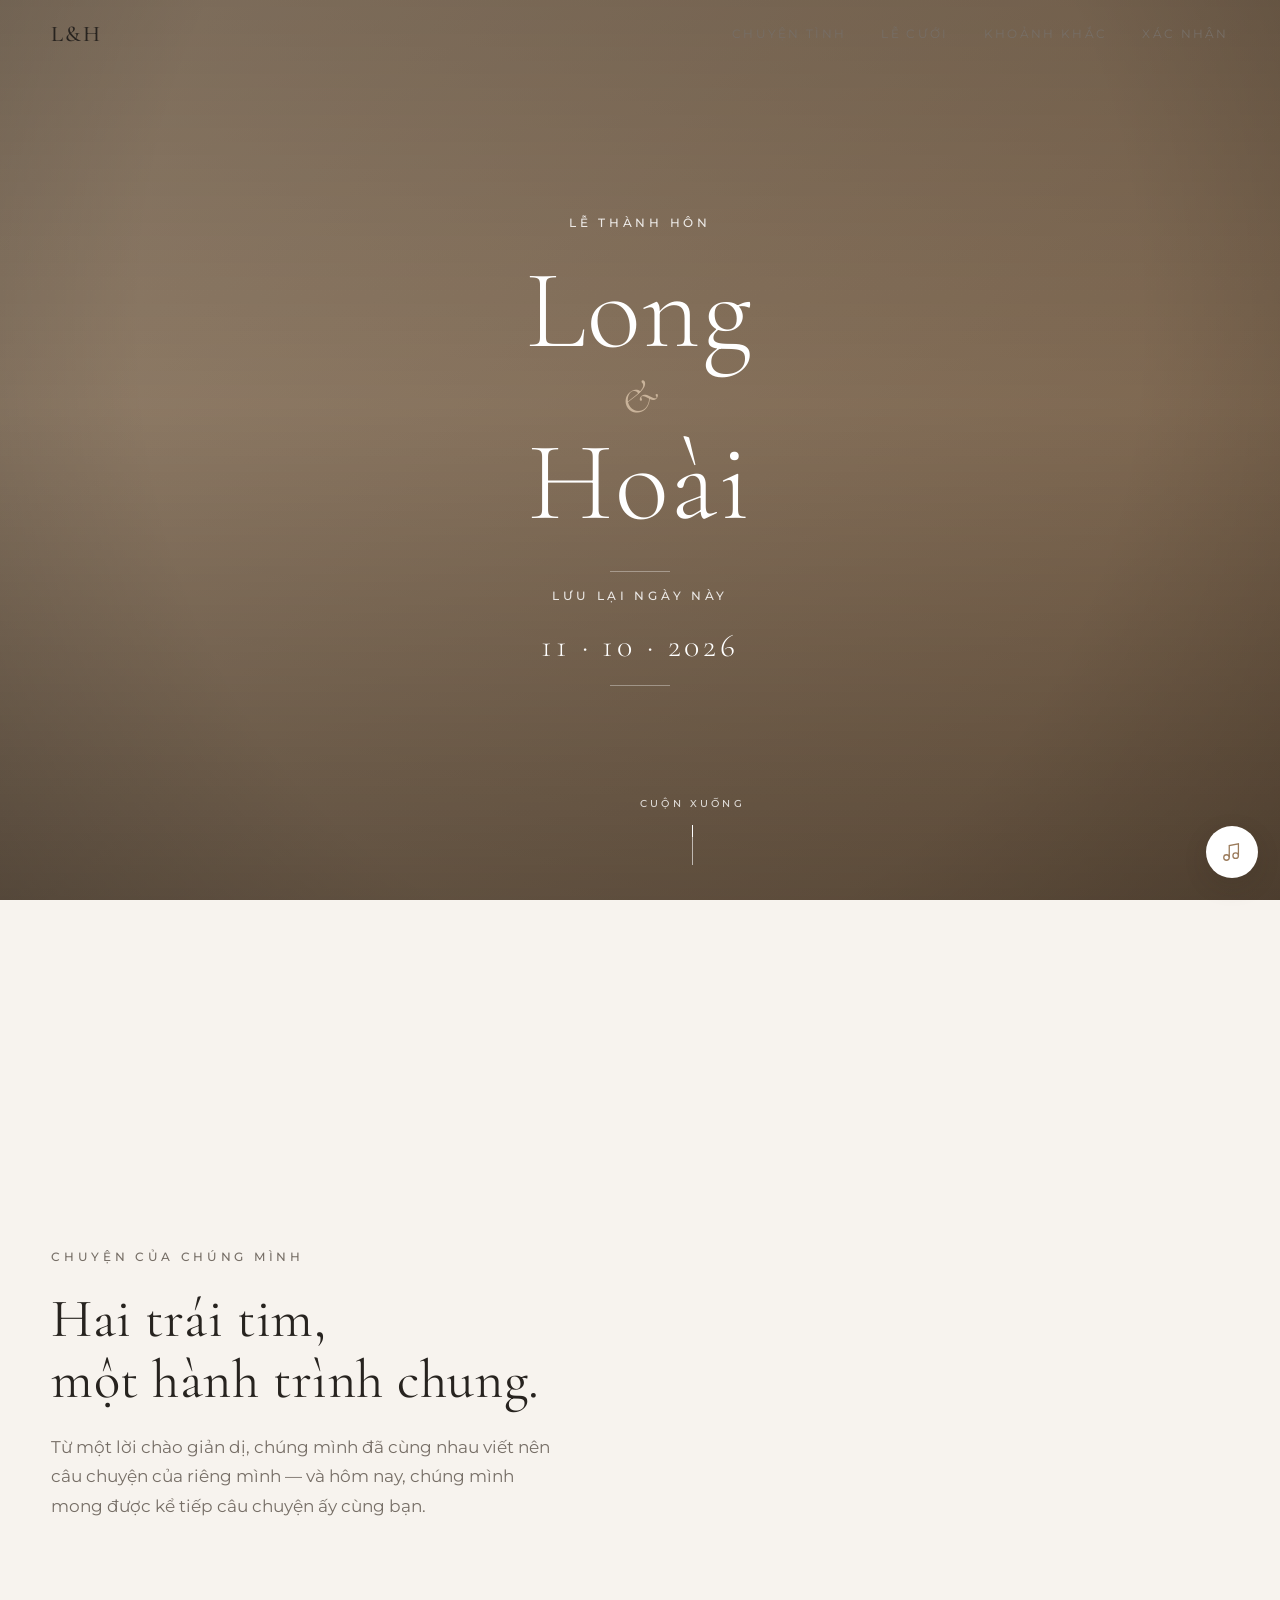
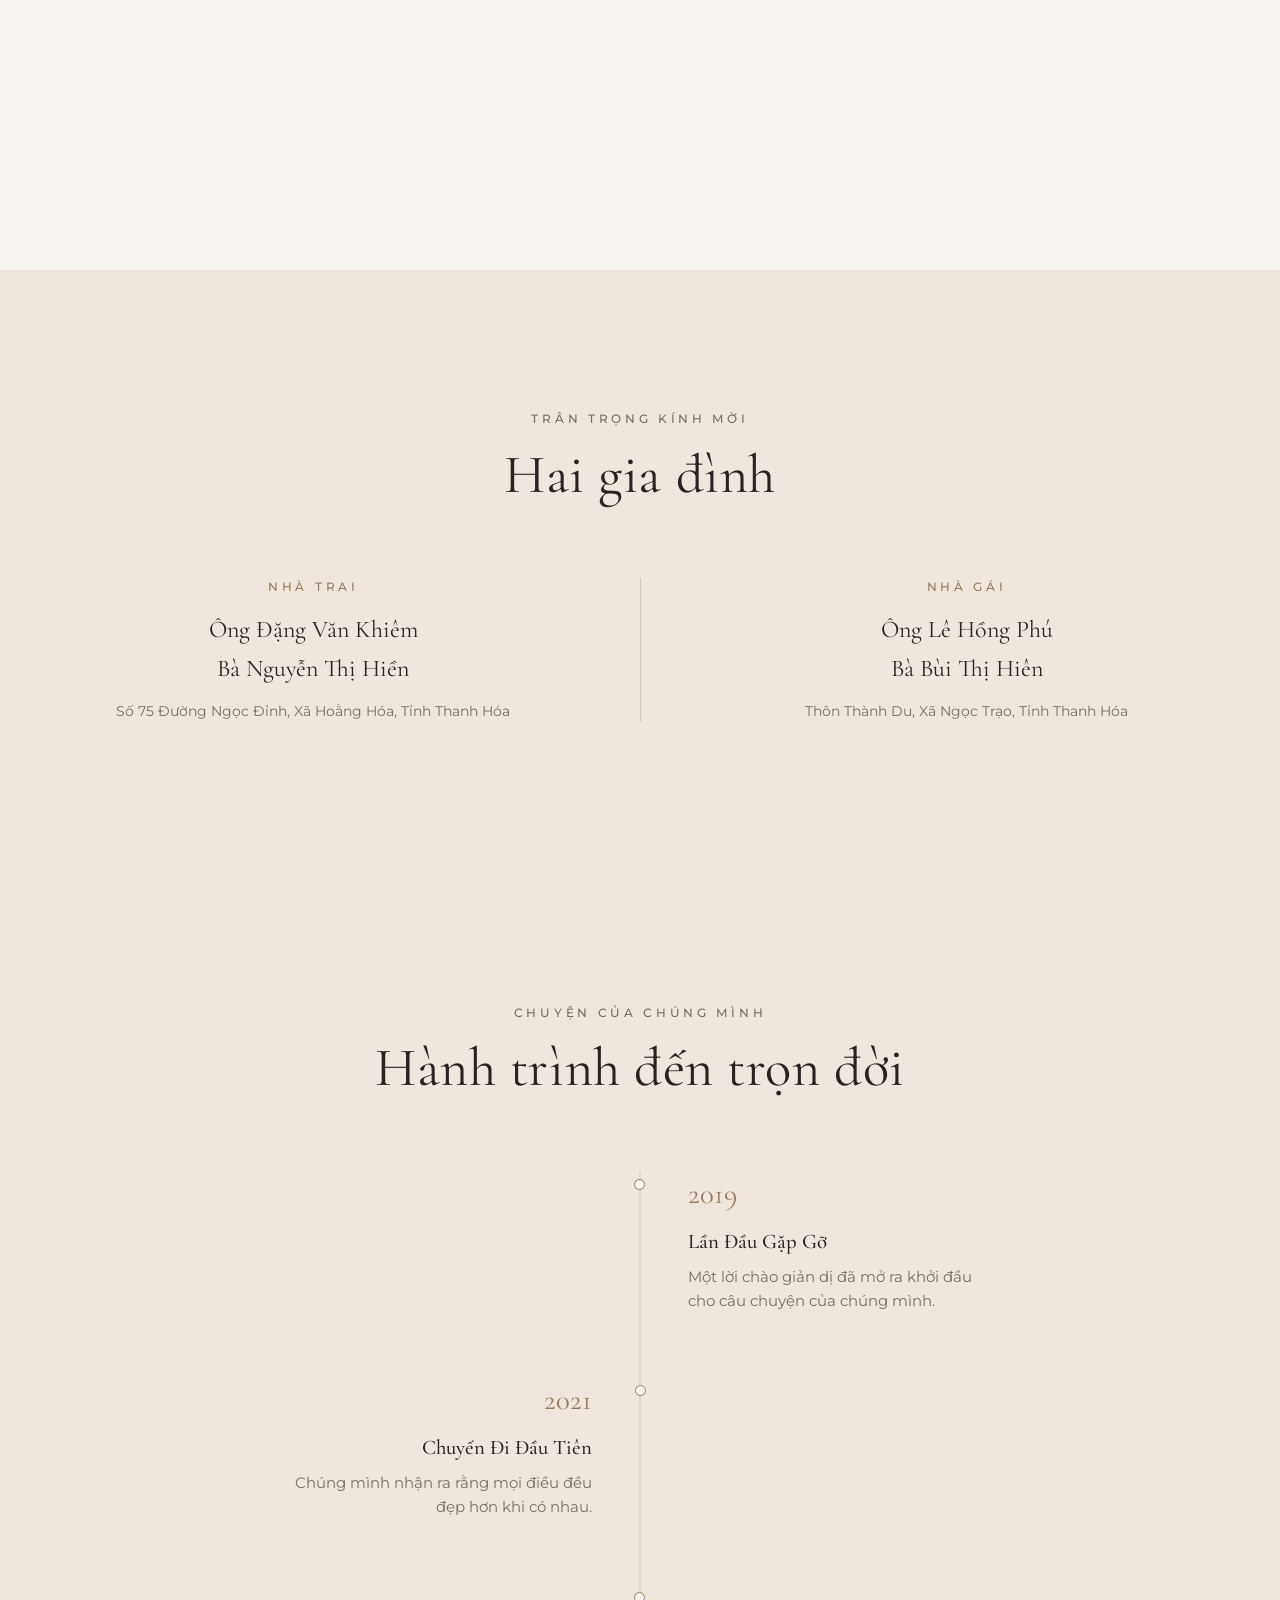
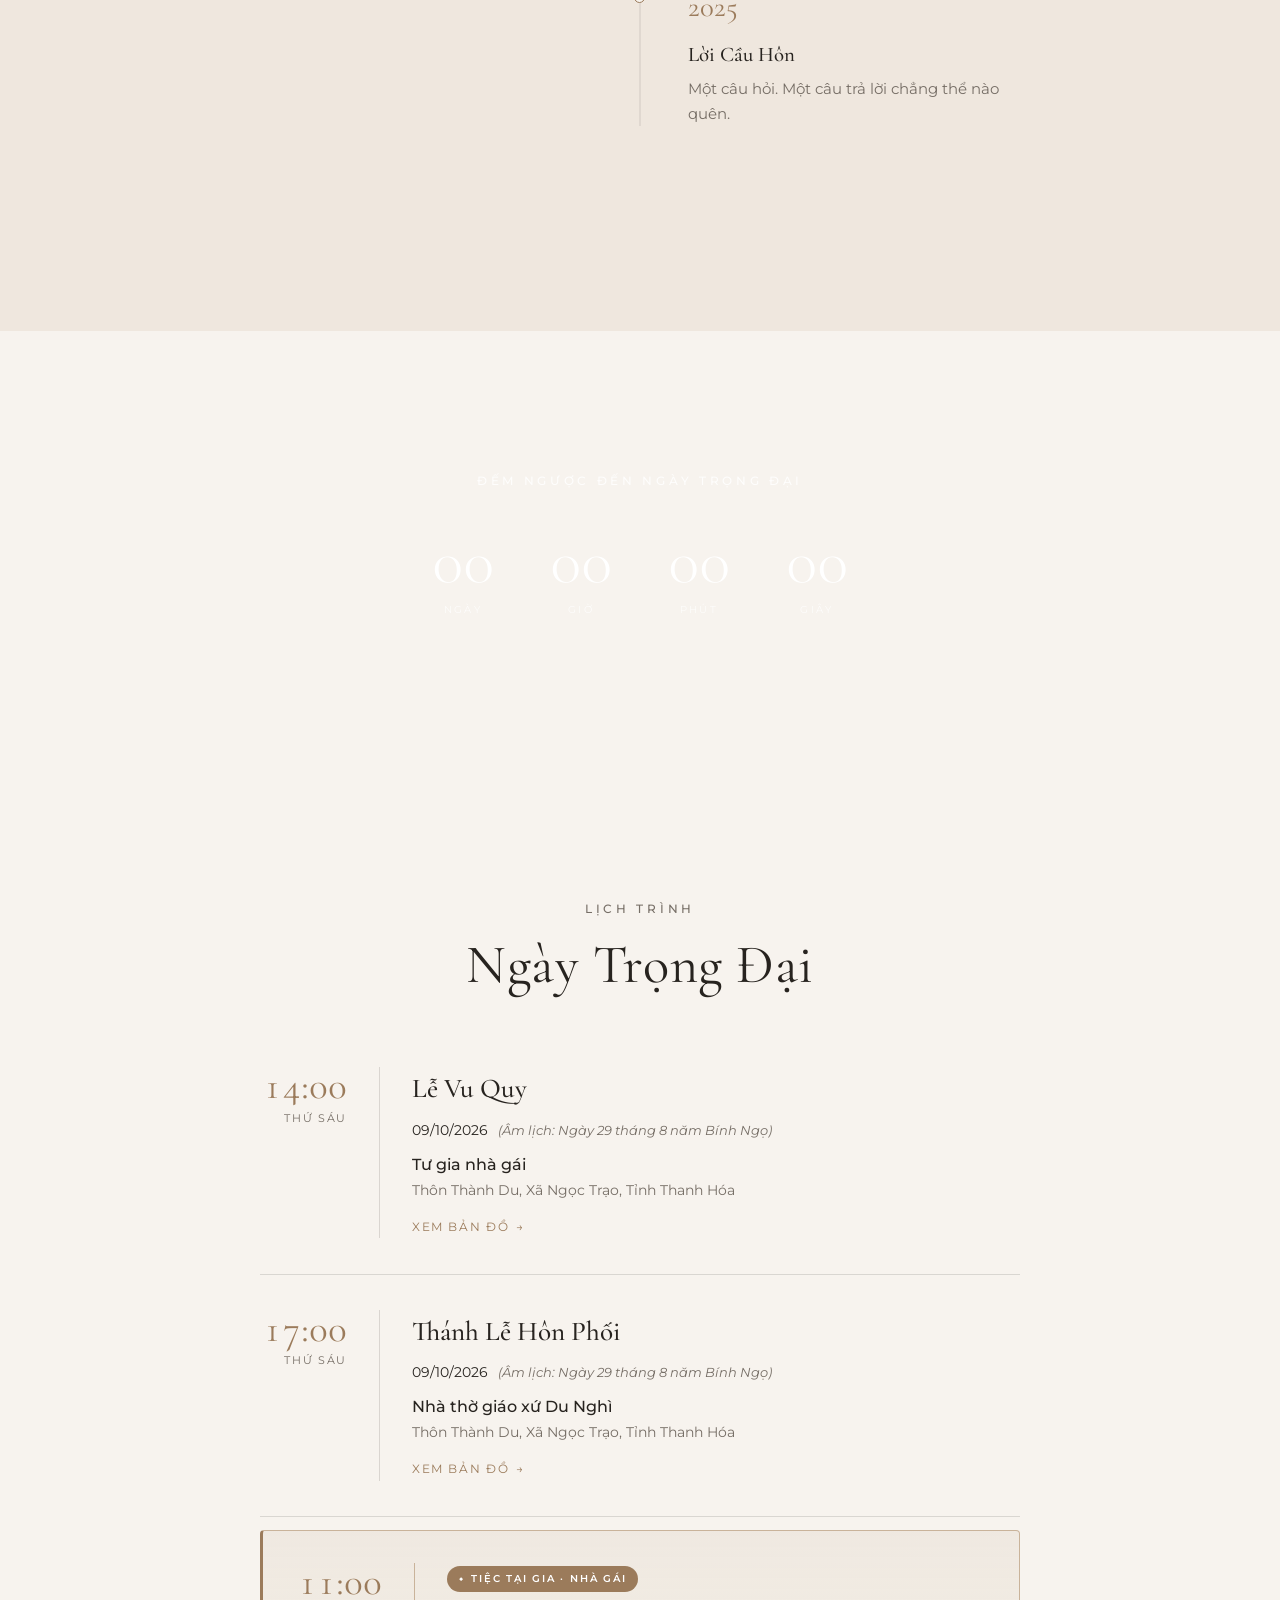
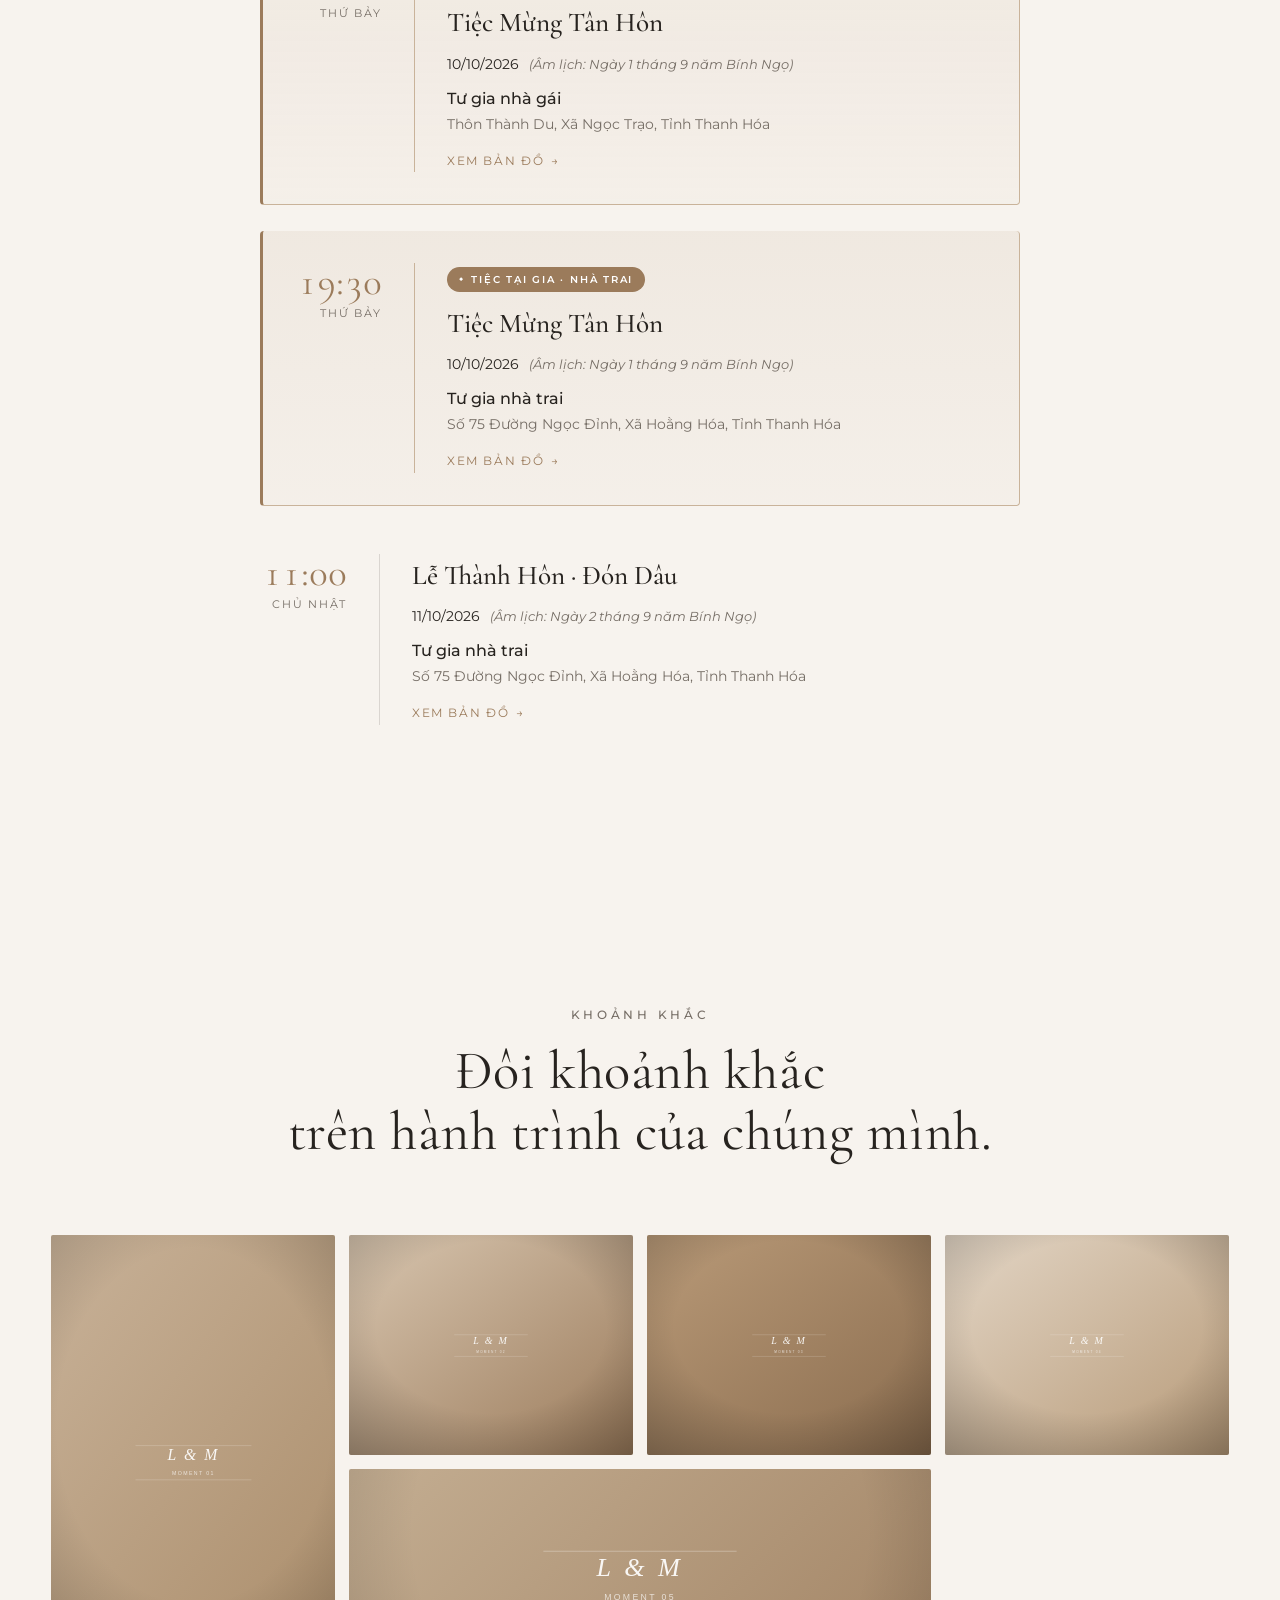
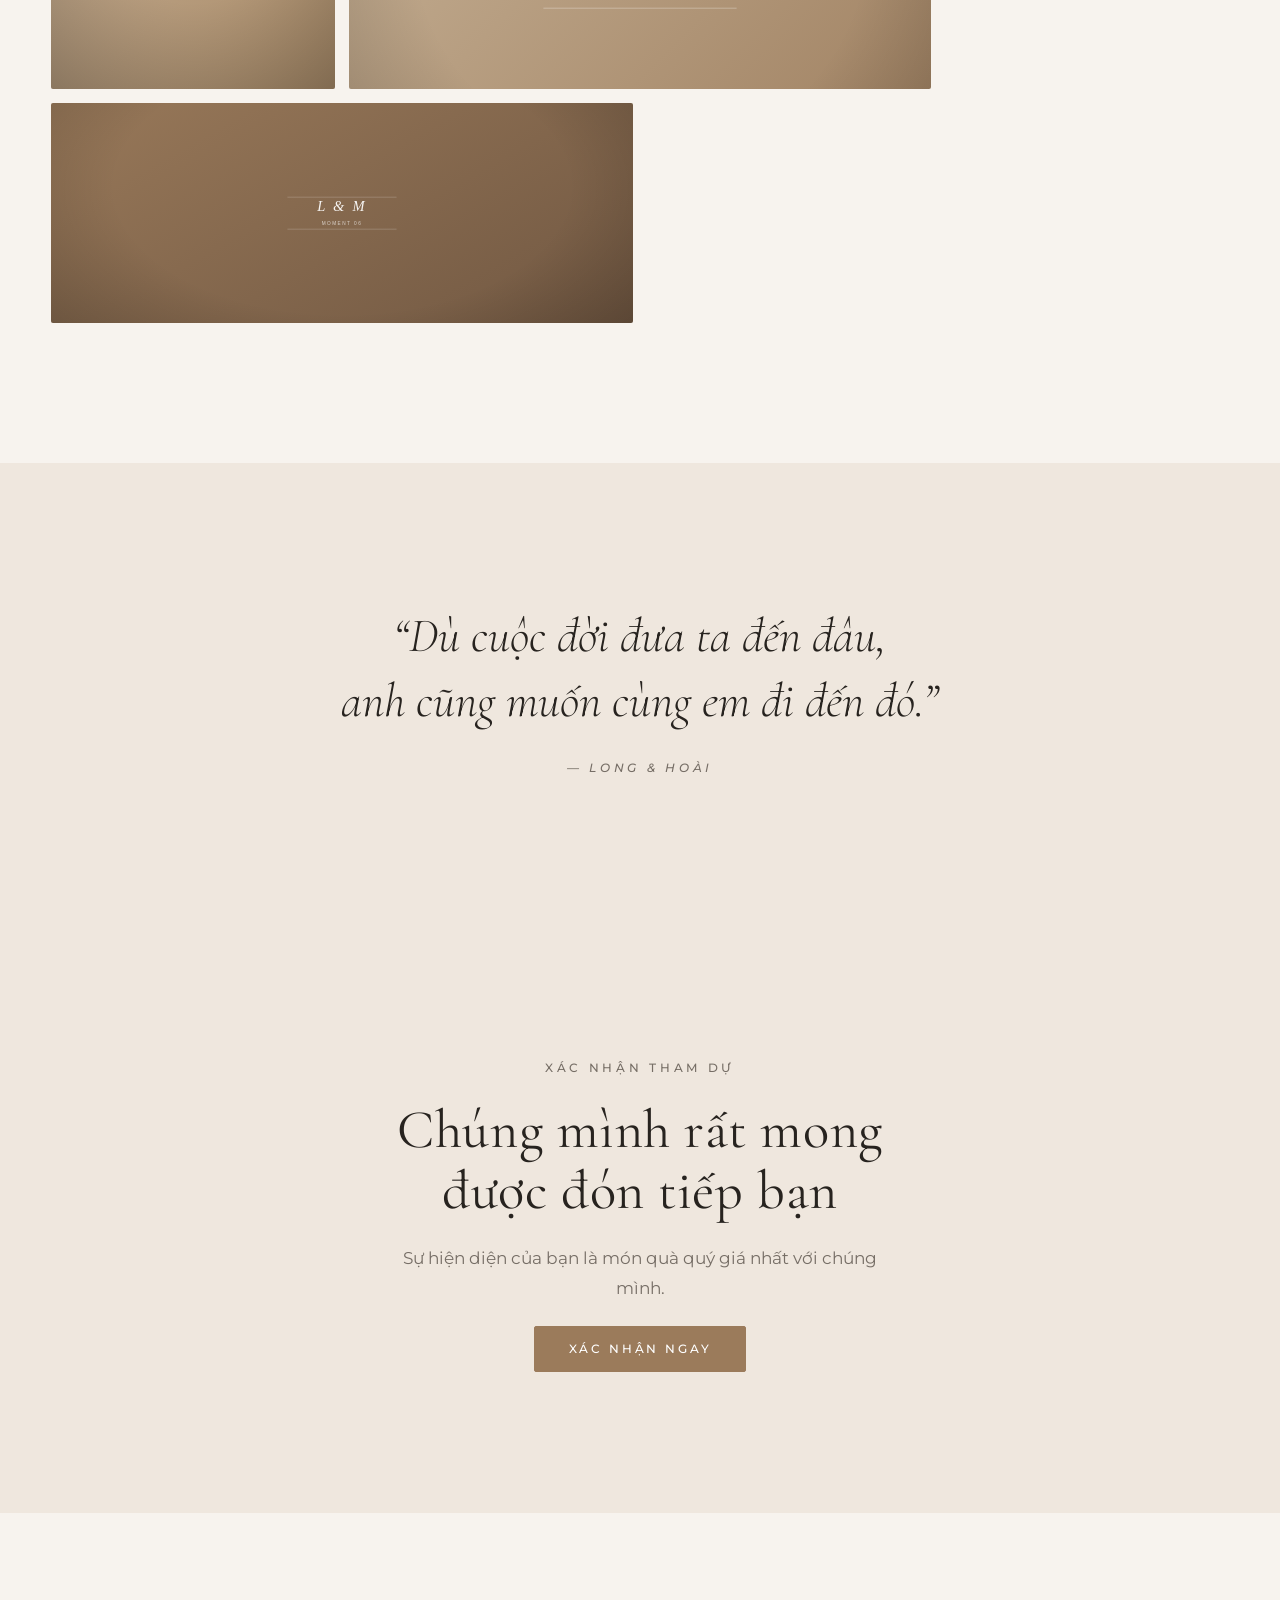
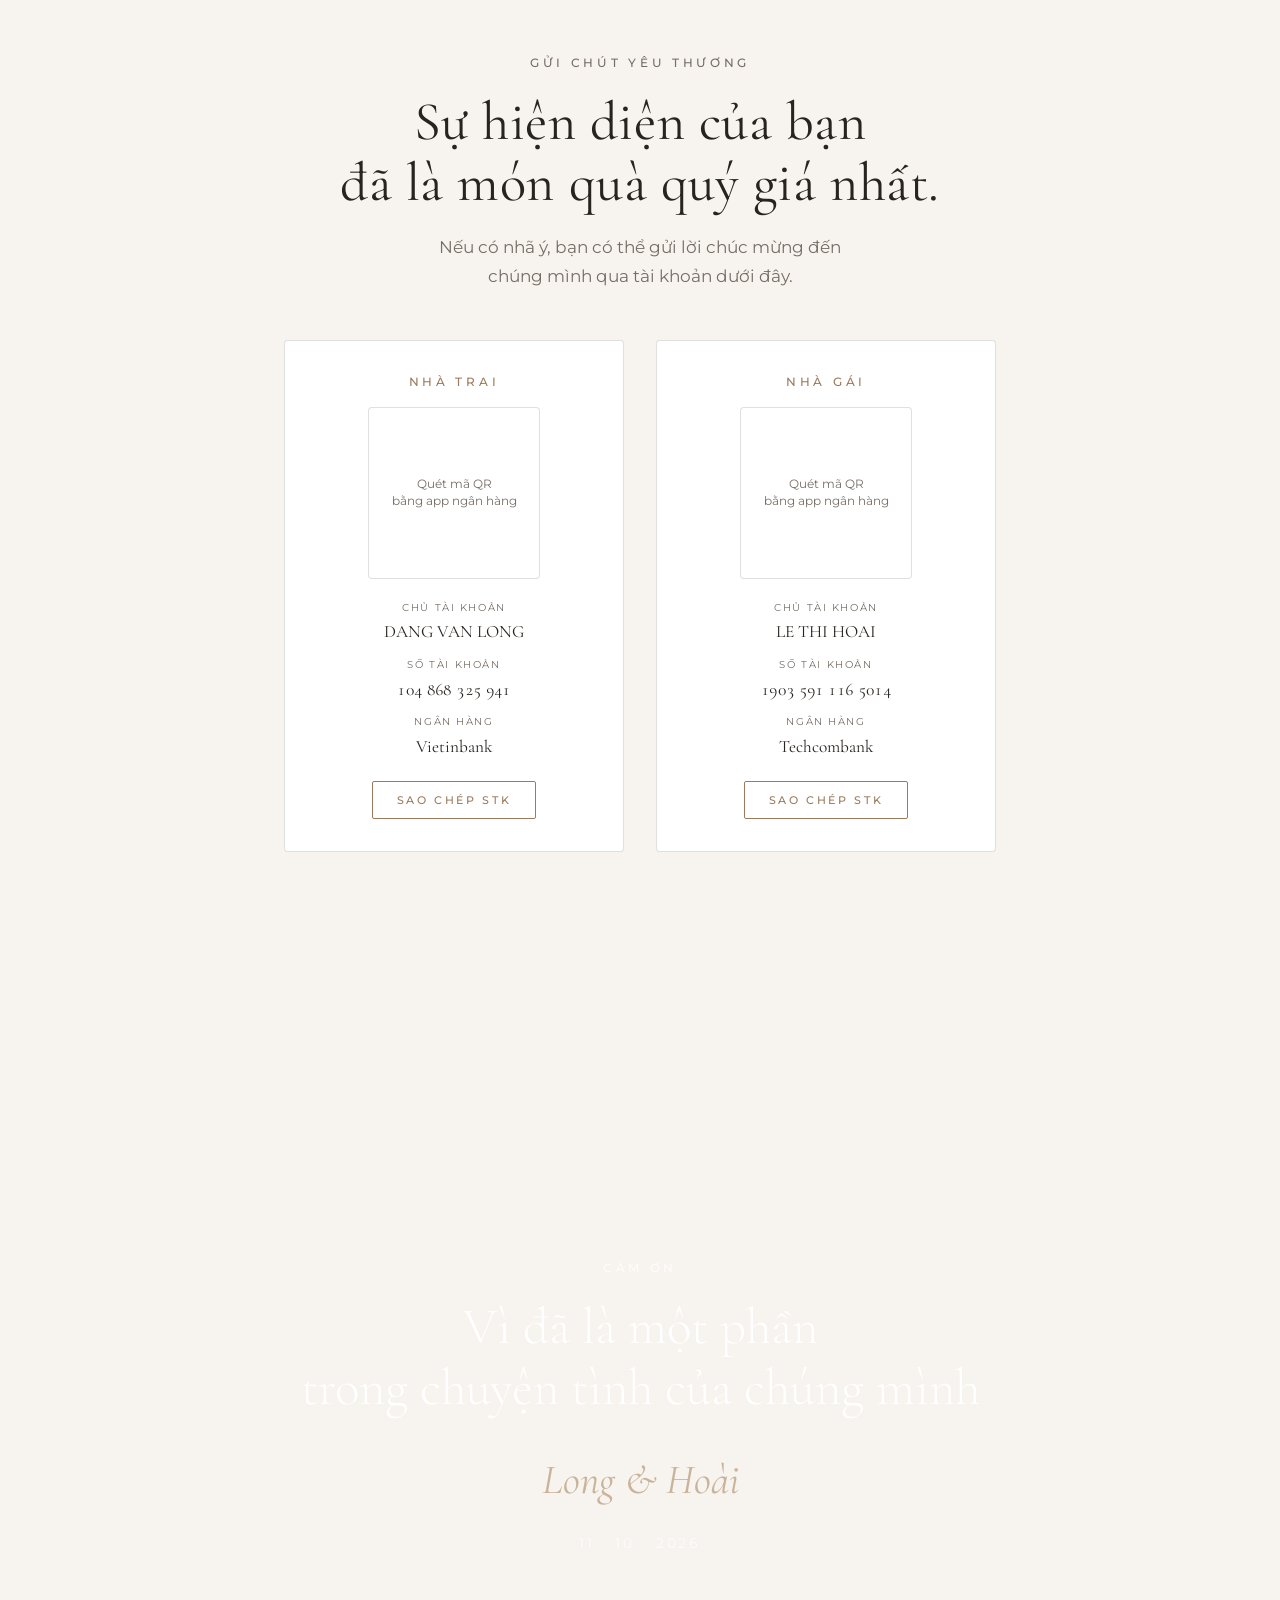
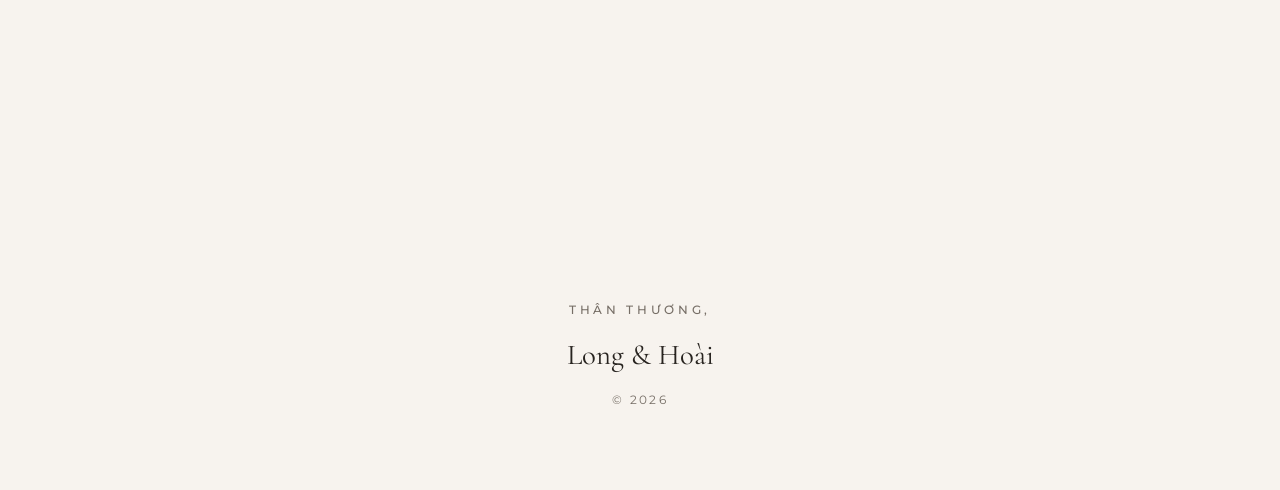
==== index.html @ 9e5d02c5 "feat: thiệp cưới online Linh & Minh (lịch trình, hai họ, RSVP, QR mừng cưới)" ====
<!DOCTYPE html>
<html lang="vi">
<head>
  <meta charset="UTF-8" />
  <meta name="viewport" content="width=device-width, initial-scale=1.0" />
  <title>Linh &amp; Minh — Thiệp Cưới</title>
  <meta name="description" content="Thiệp cưới Linh & Minh" />

  <!-- Open Graph -->
  <meta property="og:type" content="website" />
  <meta property="og:title" content="Linh & Minh — Thiệp Cưới" />
  <meta property="og:description" content="Chúng mình sắp về chung một nhà" />
  <meta property="og:image" content="assets/hero.svg" />

  <!-- Favicon (monogram, inline SVG) -->
  <link rel="icon" href="data:image/svg+xml,%3Csvg xmlns='http://www.w3.org/2000/svg' viewBox='0 0 32 32'%3E%3Crect width='32' height='32' fill='%23f7f3ee'/%3E%3Ctext x='16' y='22' font-family='Georgia,serif' font-size='16' fill='%239b7b5b' text-anchor='middle'%3EL%26M%3C/text%3E%3C/svg%3E" />

  <!-- Fonts -->
  <link rel="preconnect" href="https://fonts.googleapis.com" />
  <link rel="preconnect" href="https://fonts.gstatic.com" crossorigin />
  <link
    href="https://fonts.googleapis.com/css2?family=Cormorant+Garamond:ital,wght@0,300;0,400;0,500;0,600;1,300;1,400&family=Montserrat:wght@300;400;500&display=swap"
    rel="stylesheet" />

  <!-- Preload hero only (performance) -->
  <link rel="preload" as="image" href="assets/hero.svg" />

  <link rel="stylesheet" href="style.css" />
</head>
<body>
  <!-- ===== Preloader ===== -->
  <div class="preloader" id="preloader" aria-hidden="true">
    <div class="preloader__inner">
      <div class="preloader__monogram">
        <span class="preloader__letter" data-pl="1">A</span>
        <span class="preloader__amp" data-pl="2">&amp;</span>
        <span class="preloader__letter" data-pl="3">B</span>
      </div>
      <p class="preloader__caption" data-pl="4">Thiệp Cưới</p>
      <div class="preloader__line" data-pl="5"><span></span></div>
    </div>
  </div>

  <!-- ===== Custom Cursor (desktop only, JS-toggled) ===== -->
  <div class="cursor" id="cursor" aria-hidden="true"></div>

  <!-- ===== Navigation ===== -->
  <header class="nav" id="nav">
    <div class="nav__inner">
      <a href="#hero" class="nav__brand" aria-label="Về đầu trang">L&amp;H</a>
      <nav class="nav__links" aria-label="Điều hướng chính">
        <a href="#story">Chuyện Tình</a>
        <a href="#wedding">Lễ Cưới</a>
        <a href="#gallery">Khoảnh Khắc</a>
        <a href="#rsvp">Xác Nhận</a>
      </nav>
      <button class="nav__toggle" id="navToggle" aria-label="Mở menu" aria-expanded="false" aria-controls="mobileMenu">
        <span></span><span></span>
      </button>
    </div>
  </header>

  <!-- ===== Mobile fullscreen menu ===== -->
  <div class="menu" id="mobileMenu" aria-hidden="true">
    <nav class="menu__links" aria-label="Điều hướng di động">
      <a href="#story">Chuyện Tình</a>
      <a href="#wedding">Lễ Cưới</a>
      <a href="#gallery">Khoảnh Khắc</a>
      <a href="#rsvp">Xác Nhận</a>
    </nav>
  </div>

  <main>
    <!-- ===== Hero ===== -->
    <section class="hero" id="hero">
      <div class="hero__bg" data-parallax="0.2">
        <img src="assets/hero.svg" alt="Ảnh cưới của Linh và Minh" class="hero__img" decoding="async" fetchpriority="high" />
        <div class="hero__overlay"></div>
      </div>
      <div class="hero__content">
        <p class="label hero__eyebrow" data-hero="1">Lễ Thành Hôn</p>
        <h1 class="hero__names">
          <span class="hero__name" data-hero="2" data-bride>Linh</span>
          <span class="hero__amp" data-hero="3">&amp;</span>
          <span class="hero__name" data-hero="4" data-groom>Minh</span>
        </h1>
        <div class="hero__meta" data-hero="5">
          <span class="line"></span>
          <p class="label">Lưu Lại Ngày Này</p>
          <p class="hero__date" data-date-display>12 · 10 · 2026</p>
          <span class="line"></span>
        </div>
      </div>
      <a href="#story" class="scroll-indicator" data-hero="6" aria-label="Cuộn xuống để khám phá">
        <span class="label">Cuộn Xuống</span>
        <span class="scroll-indicator__arrow" aria-hidden="true"></span>
      </a>
    </section>

    <!-- ===== Couple Introduction ===== -->
    <section class="intro section" id="intro">
      <div class="intro__grid">
        <div class="intro__text reveal">
          <p class="label">Chuyện Của Chúng Mình</p>
          <h2 class="display">Hai trái tim,<br />một hành trình chung.</h2>
          <p class="lead">
            Từ một lời chào giản dị, chúng mình đã cùng nhau viết nên câu chuyện
            của riêng mình — và hôm nay, chúng mình mong được kể tiếp câu chuyện ấy
            cùng bạn.
          </p>
        </div>
        <figure class="intro__figure reveal reveal--mask">
          <img src="assets/bride-groom.svg" alt="Linh và Minh" loading="lazy" decoding="async" />
        </figure>
      </div>
    </section>

    <!-- ===== Thông tin hai họ (dùng chung đàng trai & đàng gái) ===== -->
    <section class="families section section--soft" id="familiesSection">
      <header class="section__head reveal">
        <p class="label">Trân Trọng Kính Mời</p>
        <h2 class="display">Hai gia đình</h2>
      </header>
      <div class="families__grid" id="families"><!-- render từ script.js --></div>
    </section>

    <!-- ===== Love Story / Timeline ===== -->
    <section class="timeline section section--soft" id="story">
      <header class="section__head reveal">
        <p class="label">Chuyện Của Chúng Mình</p>
        <h2 class="display">Hành trình đến trọn đời</h2>
      </header>
      <div class="timeline__track" id="timelineTrack">
        <div class="timeline__line" aria-hidden="true"><span id="timelineProgress"></span></div>

        <article class="timeline__item reveal">
          <div class="timeline__year">2019</div>
          <div class="timeline__card">
            <h3>Lần Đầu Gặp Gỡ</h3>
            <p>Một lời chào giản dị đã mở ra khởi đầu cho câu chuyện của chúng mình.</p>
          </div>
        </article>

        <article class="timeline__item reveal">
          <div class="timeline__year">2021</div>
          <div class="timeline__card">
            <h3>Chuyến Đi Đầu Tiên</h3>
            <p>Chúng mình nhận ra rằng mọi điều đều đẹp hơn khi có nhau.</p>
          </div>
        </article>

        <article class="timeline__item reveal">
          <div class="timeline__year">2025</div>
          <div class="timeline__card">
            <h3>Lời Cầu Hôn</h3>
            <p>Một câu hỏi. Một câu trả lời chẳng thể nào quên.</p>
          </div>
        </article>
      </div>
    </section>

    <!-- ===== Countdown ===== -->
    <section class="countdown section" id="countdown">
      <div class="countdown__bg" data-parallax="0.15">
        <img src="assets/countdown-bg.svg" alt="" aria-hidden="true" loading="lazy" decoding="async" />
        <div class="countdown__overlay"></div>
      </div>
      <div class="countdown__content reveal">
        <p class="label label--light">Đếm Ngược Đến Ngày Trọng Đại</p>
        <div class="countdown__grid" id="countdownGrid" role="timer" aria-live="off">
          <div class="countdown__unit"><span class="countdown__num" data-cd="days">--</span><span class="countdown__lbl">Ngày</span></div>
          <div class="countdown__unit"><span class="countdown__num" data-cd="hours">--</span><span class="countdown__lbl">Giờ</span></div>
          <div class="countdown__unit"><span class="countdown__num" data-cd="minutes">--</span><span class="countdown__lbl">Phút</span></div>
          <div class="countdown__unit"><span class="countdown__num" data-cd="seconds">--</span><span class="countdown__lbl">Giây</span></div>
        </div>
      </div>
    </section>

    <!-- ===== Lịch trình sự kiện (render động từ config.events) ===== -->
    <section class="details section" id="wedding">
      <header class="section__head reveal">
        <p class="label">Lịch Trình</p>
        <h2 class="display">Ngày Trọng Đại</h2>
      </header>
      <div class="events" id="eventsGrid"><!-- render từ script.js --></div>
    </section>

    <!-- ===== Gallery ===== -->
    <section class="gallery section" id="gallery">
      <header class="section__head reveal">
        <p class="label">Khoảnh Khắc</p>
        <h2 class="display">Đôi khoảnh khắc<br />trên hành trình của chúng mình.</h2>
      </header>
      <div class="gallery__grid" id="galleryGrid">
        <button class="gallery__item gallery__item--tall reveal" data-index="0" aria-label="Xem ảnh 1 lớn">
          <img src="assets/gallery-01.svg" alt="Khoảnh khắc 1" loading="lazy" decoding="async" />
        </button>
        <button class="gallery__item reveal" data-index="1" aria-label="Xem ảnh 2 lớn">
          <img src="assets/gallery-02.svg" alt="Khoảnh khắc 2" loading="lazy" decoding="async" />
        </button>
        <button class="gallery__item reveal" data-index="2" aria-label="Xem ảnh 3 lớn">
          <img src="assets/gallery-03.svg" alt="Khoảnh khắc 3" loading="lazy" decoding="async" />
        </button>
        <button class="gallery__item reveal" data-index="3" aria-label="Xem ảnh 4 lớn">
          <img src="assets/gallery-04.svg" alt="Khoảnh khắc 4" loading="lazy" decoding="async" />
        </button>
        <button class="gallery__item gallery__item--wide reveal" data-index="4" aria-label="Xem ảnh 5 lớn">
          <img src="assets/gallery-05.svg" alt="Khoảnh khắc 5" loading="lazy" decoding="async" />
        </button>
        <button class="gallery__item gallery__item--wide reveal" data-index="5" aria-label="Xem ảnh 6 lớn">
          <img src="assets/gallery-06.svg" alt="Khoảnh khắc 6" loading="lazy" decoding="async" />
        </button>
      </div>
    </section>

    <!-- ===== Couple Quote ===== -->
    <section class="quote section" id="quote">
      <blockquote class="quote__inner reveal">
        <p class="quote__text">
          &ldquo;Dù cuộc đời đưa ta đến đâu,<br />anh cũng muốn cùng em đi đến đó.&rdquo;
        </p>
        <cite class="quote__cite label" data-couple-upper>— Linh &amp; Minh</cite>
      </blockquote>
    </section>

    <!-- ===== RSVP ===== -->
    <section class="rsvp section section--soft" id="rsvp">
      <div class="rsvp__inner reveal">
        <p class="label">Xác Nhận Tham Dự</p>
        <h2 class="display">Chúng mình rất mong<br />được đón tiếp bạn</h2>
        <p class="lead">Sự hiện diện của bạn là món quà quý giá nhất với chúng mình.</p>
        <button class="btn btn--filled" id="rsvpOpen">Xác Nhận Ngay</button>
      </div>
    </section>

    <!-- ===== Wedding Gift ===== -->
    <section class="gift section" id="gift">
      <div class="gift__inner reveal">
        <p class="label">Gửi Chút Yêu Thương</p>
        <h2 class="display">Sự hiện diện của bạn<br />đã là món quà quý giá nhất.</h2>
        <p class="lead gift__note">
          Nếu có nhã ý, bạn có thể gửi lời chúc mừng đến chúng mình qua tài khoản dưới đây.
        </p>
      </div>
      <div class="banks" id="banks"><!-- render từ script.js --></div>
    </section>

    <!-- ===== Final ===== -->
    <section class="final section" id="final">
      <div class="final__bg" data-parallax="0.1">
        <img src="assets/final.svg" alt="" aria-hidden="true" loading="lazy" decoding="async" />
        <div class="final__overlay"></div>
      </div>
      <div class="final__content reveal">
        <p class="label label--light">Cảm Ơn</p>
        <h2 class="final__title">Vì đã là một phần<br />trong chuyện tình của chúng mình</h2>
        <p class="final__names" data-couple>Linh &amp; Minh</p>
        <p class="final__date" data-date-display>12 · 10 · 2026</p>
      </div>
    </section>
  </main>

  <!-- ===== Footer ===== -->
  <footer class="footer">
    <p class="label">Thân Thương,</p>
    <p class="footer__names" data-couple>Linh &amp; Minh</p>
    <p class="footer__copy">© 2026</p>
  </footer>

  <!-- ===== Floating Music Button ===== -->
  <button class="music" id="musicBtn" aria-label="Bật nhạc nền" aria-pressed="false">
    <svg class="music__icon" viewBox="0 0 24 24" fill="none" stroke="currentColor" stroke-width="1.4" aria-hidden="true">
      <path d="M9 18V5l10-2v13" /><circle cx="6" cy="18" r="3" /><circle cx="16" cy="16" r="3" />
    </svg>
  </button>
  <audio id="bgMusic" src="assets/i_do.mp3" loop preload="none"></audio>

  <!-- ===== Lightbox ===== -->
  <div class="lightbox" id="lightbox" aria-hidden="true" role="dialog" aria-modal="true" aria-label="Xem ảnh">
    <button class="lightbox__close" id="lbClose" aria-label="Đóng">&times;</button>
    <button class="lightbox__nav lightbox__nav--prev" id="lbPrev" aria-label="Ảnh trước">&#8249;</button>
    <figure class="lightbox__stage">
      <img src="" alt="" id="lbImage" />
    </figure>
    <button class="lightbox__nav lightbox__nav--next" id="lbNext" aria-label="Ảnh tiếp">&#8250;</button>
  </div>

  <!-- ===== RSVP Modal ===== -->
  <div class="modal" id="rsvpModal" aria-hidden="true" role="dialog" aria-modal="true" aria-labelledby="rsvpTitle">
    <div class="modal__backdrop" data-close-modal></div>
    <div class="modal__panel">
      <button class="modal__close" data-close-modal aria-label="Đóng">&times;</button>
      <div class="modal__body" id="rsvpFormWrap">
        <p class="label">Xác Nhận Tham Dự</p>
        <h3 class="modal__title" id="rsvpTitle">Chúng mình rất mong được gặp bạn</h3>
        <form class="rsvp-form" id="rsvpForm" novalidate>
          <div class="field">
            <label for="rsvpName">Tên Của Bạn</label>
            <input type="text" id="rsvpName" name="name" autocomplete="name" required />
            <span class="field__error" data-error-for="name"></span>
          </div>

          <fieldset class="field">
            <legend>Bạn có tham dự không?</legend>
            <div class="radio-group">
              <label class="radio"><input type="radio" name="attend" value="yes" required /> <span>Rất vui được tham dự</span></label>
              <label class="radio"><input type="radio" name="attend" value="no" /> <span>Tiếc là mình không thể đến</span></label>
            </div>
            <span class="field__error" data-error-for="attend"></span>
          </fieldset>

          <div class="field">
            <label for="rsvpGuests">Số Lượng Khách</label>
            <input type="number" id="rsvpGuests" name="guests" min="1" max="20" value="1" inputmode="numeric" />
          </div>

          <div class="field">
            <label for="rsvpMessage">Lời Nhắn</label>
            <textarea id="rsvpMessage" name="message" rows="3"></textarea>
          </div>

          <button type="submit" class="btn btn--filled btn--block">Gửi Xác Nhận</button>
        </form>
      </div>
      <div class="modal__success" id="rsvpSuccess" hidden>
        <span class="modal__check" aria-hidden="true">
          <svg viewBox="0 0 52 52" fill="none" stroke="currentColor" stroke-width="2"><path d="M14 27l8 8 16-18"/></svg>
        </span>
        <h3 class="modal__title">Cảm Ơn Bạn</h3>
        <p class="lead">Chúng mình rất mong được gặp bạn trong ngày trọng đại.</p>
      </div>
    </div>
  </div>

  <!-- ===== Toast ===== -->
  <div class="toast" id="toast" role="status" aria-live="polite"></div>

  <script src="script.js" defer></script>
</body>
</html>
---- style.css ----
/* =========================================================
   Linh & Minh — Wedding Invitation
   Modern Luxury Wedding · editorial · cinematic
   ========================================================= */

/* ---------- Tokens ---------- */
:root {
  --bg: #f7f3ee;
  --bg-secondary: #efe7de;
  --text: #27231f;
  --text-soft: #766e66;
  --accent: #9b7b5b;
  --accent-light: #c9b39a;
  --white: #ffffff;
  --line: rgba(39, 35, 31, 0.14);
  --line-light: rgba(255, 255, 255, 0.35);

  --font-serif: "Cormorant Garamond", Georgia, "Times New Roman", serif;
  --font-sans: "Montserrat", system-ui, -apple-system, Arial, sans-serif;

  --ease: cubic-bezier(0.22, 0.61, 0.36, 1);
  --ease-out: cubic-bezier(0.16, 1, 0.3, 1);

  --z-nav: 100;
  --z-cursor: 90;
  --z-music: 80;
  --z-menu: 200;
  --z-lightbox: 300;
  --z-modal: 400;
  --z-toast: 500;
  --z-preloader: 600;

  --shell: min(92vw, 1200px);
}

/* ---------- Reset ---------- */
*,
*::before,
*::after {
  box-sizing: border-box;
  margin: 0;
  padding: 0;
}

html {
  scroll-behavior: smooth;
  -webkit-text-size-adjust: 100%;
}

body {
  font-family: var(--font-sans);
  background: var(--bg);
  color: var(--text);
  line-height: 1.6;
  overflow-x: hidden;
  font-weight: 400;
  opacity: 0;
  transition: opacity 0.8s var(--ease);
}

body.is-ready {
  opacity: 1;
}

img {
  display: block;
  width: 100%;
  height: auto;
}

a {
  color: inherit;
  text-decoration: none;
}

button {
  font-family: inherit;
  cursor: pointer;
  border: none;
  background: none;
  color: inherit;
}

:focus-visible {
  outline: 2px solid var(--accent);
  outline-offset: 3px;
}

/* ---------- Typography helpers ---------- */
.label {
  font-family: var(--font-sans);
  font-size: 0.72rem;
  font-weight: 500;
  letter-spacing: 0.32em;
  text-transform: uppercase;
  color: var(--text-soft);
}

.label--light {
  color: rgba(255, 255, 255, 0.82);
}

.display {
  font-family: var(--font-serif);
  font-weight: 400;
  font-size: clamp(2rem, 5vw, 3.4rem);
  line-height: 1.12;
  letter-spacing: 0.01em;
  color: var(--text);
}

.lead {
  font-size: clamp(0.95rem, 1.5vw, 1.06rem);
  color: var(--text-soft);
  max-width: 46ch;
  line-height: 1.75;
}

.line {
  display: block;
  width: 60px;
  height: 1px;
  background: var(--line);
}

/* ---------- Layout ---------- */
.section {
  position: relative;
  padding: clamp(4.5rem, 11vw, 9rem) 0;
}

.section > *:not([class*="__bg"]) {
  width: var(--shell);
  margin-inline: auto;
}

.section--soft {
  background: var(--bg-secondary);
}

.section__head {
  text-align: center;
  margin-bottom: clamp(2.5rem, 6vw, 4.5rem);
  display: flex;
  flex-direction: column;
  align-items: center;
  gap: 1rem;
}

/* ---------- Buttons ---------- */
.btn {
  display: inline-flex;
  align-items: center;
  gap: 0.6rem;
  padding: 0.95rem 2.1rem;
  font-size: 0.74rem;
  letter-spacing: 0.24em;
  text-transform: uppercase;
  font-weight: 500;
  border: 1px solid var(--accent);
  color: var(--accent);
  border-radius: 2px;
  transition: transform 0.3s var(--ease), background-color 0.3s var(--ease),
    color 0.3s var(--ease);
}

.btn:hover {
  transform: translateY(-2px);
  background: var(--accent);
  color: var(--white);
}

.btn__arrow {
  transition: transform 0.3s var(--ease);
}

.btn:hover .btn__arrow {
  transform: translateX(5px);
}

.btn--filled {
  background: var(--accent);
  color: var(--white);
}

.btn--filled:hover {
  background: var(--text);
  border-color: var(--text);
}

.btn--block {
  width: 100%;
  justify-content: center;
}

.btn--sm {
  padding: 0.7rem 1.5rem;
  font-size: 0.68rem;
}

/* ---------- Preloader ---------- */
.preloader {
  position: fixed;
  inset: 0;
  z-index: var(--z-preloader);
  display: grid;
  place-items: center;
  background: var(--bg);
  transition: opacity 0.9s var(--ease);
}

.preloader.is-hidden {
  opacity: 0;
  pointer-events: none;
}

.preloader__inner {
  text-align: center;
}

.preloader__monogram {
  font-family: var(--font-serif);
  font-size: clamp(3rem, 12vw, 5rem);
  line-height: 1;
  display: flex;
  gap: 0.5rem;
  justify-content: center;
  align-items: center;
  color: var(--text);
}

.preloader__amp {
  color: var(--accent);
  font-style: italic;
  font-size: 0.7em;
}

.preloader__caption {
  margin-top: 1.2rem;
  font-size: 0.72rem;
  letter-spacing: 0.34em;
  text-transform: uppercase;
  color: var(--text-soft);
}

.preloader__line {
  margin: 1.6rem auto 0;
  width: 120px;
  height: 1px;
  background: var(--line);
  overflow: hidden;
}

.preloader__line span {
  display: block;
  height: 100%;
  width: 0;
  background: var(--accent);
}

[data-pl] {
  opacity: 0;
  transform: translateY(12px);
}

/* ---------- Custom Cursor ---------- */
.cursor {
  position: fixed;
  top: 0;
  left: 0;
  width: 26px;
  height: 26px;
  border: 1px solid var(--accent);
  border-radius: 50%;
  pointer-events: none;
  z-index: var(--z-cursor);
  transform: translate(-50%, -50%);
  transition: width 0.25s var(--ease), height 0.25s var(--ease),
    background-color 0.25s var(--ease), opacity 0.25s var(--ease);
  opacity: 0;
  mix-blend-mode: multiply;
}

.cursor.is-active {
  opacity: 1;
}

.cursor.is-hover {
  width: 46px;
  height: 46px;
  background: rgba(155, 123, 91, 0.12);
}

/* ---------- Navigation ---------- */
.nav {
  position: fixed;
  top: 0;
  left: 0;
  width: 100%;
  z-index: var(--z-nav);
  transition: background-color 0.4s var(--ease), backdrop-filter 0.4s var(--ease),
    box-shadow 0.4s var(--ease);
}

.nav.is-scrolled {
  background: rgba(247, 243, 238, 0.82);
  backdrop-filter: blur(10px);
  box-shadow: 0 1px 0 var(--line);
}

.nav__inner {
  width: var(--shell);
  margin-inline: auto;
  height: 68px;
  display: flex;
  align-items: center;
  justify-content: space-between;
}

.nav__brand {
  font-family: var(--font-serif);
  font-size: 1.4rem;
  letter-spacing: 0.08em;
  font-weight: 500;
}

.nav__links {
  display: flex;
  gap: 2.2rem;
}

.nav__links a {
  font-size: 0.72rem;
  letter-spacing: 0.2em;
  text-transform: uppercase;
  color: var(--text-soft);
  position: relative;
  transition: color 0.3s var(--ease);
}

.nav__links a::after {
  content: "";
  position: absolute;
  left: 0;
  bottom: -6px;
  width: 0;
  height: 1px;
  background: var(--accent);
  transition: width 0.3s var(--ease);
}

.nav__links a:hover {
  color: var(--text);
}

.nav__links a:hover::after {
  width: 100%;
}

.nav__toggle {
  display: none;
  flex-direction: column;
  gap: 5px;
  width: 32px;
  height: 32px;
  align-items: center;
  justify-content: center;
}

.nav__toggle span {
  display: block;
  width: 22px;
  height: 1.5px;
  background: var(--text);
  transition: transform 0.3s var(--ease), opacity 0.3s var(--ease);
}

/* ---------- Mobile menu ---------- */
.menu {
  position: fixed;
  inset: 0;
  z-index: var(--z-menu);
  background: var(--bg);
  display: grid;
  place-items: center;
  opacity: 0;
  pointer-events: none;
  transform: translateY(-100%);
  transition: transform 0.55s var(--ease-out), opacity 0.45s var(--ease);
}

.menu.is-open {
  opacity: 1;
  pointer-events: auto;
  transform: translateY(0);
}

.menu__links {
  display: flex;
  flex-direction: column;
  align-items: center;
  gap: 2rem;
  text-align: center;
}

.menu__links a {
  font-family: var(--font-serif);
  font-size: 2rem;
  color: var(--text);
  opacity: 0;
  transform: translateY(20px);
  transition: opacity 0.5s var(--ease), transform 0.5s var(--ease),
    color 0.3s var(--ease);
}

.menu.is-open .menu__links a {
  opacity: 1;
  transform: translateY(0);
}

.menu.is-open .menu__links a:nth-child(1) { transition-delay: 0.12s; }
.menu.is-open .menu__links a:nth-child(2) { transition-delay: 0.19s; }
.menu.is-open .menu__links a:nth-child(3) { transition-delay: 0.26s; }
.menu.is-open .menu__links a:nth-child(4) { transition-delay: 0.33s; }

.menu__links a:hover {
  color: var(--accent);
}

/* ---------- Hero ---------- */
.hero {
  position: relative;
  min-height: 100svh;
  display: grid;
  place-items: center;
  overflow: hidden;
  text-align: center;
}

.hero__bg {
  position: absolute;
  inset: 0;
  z-index: 0;
}

.hero__img {
  width: 100%;
  height: 100%;
  object-fit: cover;
  animation: heroZoom 12s var(--ease) forwards;
}

@keyframes heroZoom {
  from { transform: scale(1.08); }
  to { transform: scale(1); }
}

.hero__overlay {
  position: absolute;
  inset: 0;
  background: linear-gradient(
    to bottom,
    rgba(30, 24, 18, 0.42) 0%,
    rgba(30, 24, 18, 0.3) 45%,
    rgba(30, 24, 18, 0.55) 100%
  );
}

.hero__content {
  position: relative;
  z-index: 1;
  color: var(--white);
  padding: 1.5rem;
}

.hero__eyebrow {
  color: rgba(255, 255, 255, 0.85);
}

.hero__names {
  margin: 1.4rem 0;
  font-family: var(--font-serif);
  font-weight: 300;
  line-height: 1;
  display: flex;
  flex-direction: column;
  align-items: center;
  gap: 0.4rem;
}

.hero__name {
  font-size: clamp(3rem, 12vw, 7rem);
  font-weight: 300;
  letter-spacing: 0.02em;
}

.hero__amp {
  font-size: clamp(1.6rem, 5vw, 3rem);
  font-style: italic;
  color: var(--accent-light);
}

.hero__meta {
  display: flex;
  flex-direction: column;
  align-items: center;
  gap: 0.9rem;
  margin-top: 2rem;
}

.hero__meta .line {
  background: var(--line-light);
}

.hero__meta .label {
  color: rgba(255, 255, 255, 0.85);
}

.hero__date {
  font-family: var(--font-serif);
  font-size: clamp(1.3rem, 3.5vw, 2rem);
  letter-spacing: 0.12em;
  font-weight: 300;
}

/* Hero staged entrance */
[data-hero] {
  opacity: 0;
  transform: translateY(26px);
  filter: blur(6px);
}

.hero.is-in [data-hero] {
  animation: heroIn 1s var(--ease-out) forwards;
}

.hero.is-in [data-hero="1"] { animation-delay: 0.1s; }
.hero.is-in [data-hero="2"] { animation-delay: 0.35s; }
.hero.is-in [data-hero="3"] { animation-delay: 0.55s; }
.hero.is-in [data-hero="4"] { animation-delay: 0.7s; }
.hero.is-in [data-hero="5"] { animation-delay: 0.95s; }
.hero.is-in [data-hero="6"] { animation-delay: 1.2s; }

@keyframes heroIn {
  to {
    opacity: 1;
    transform: translateY(0);
    filter: blur(0);
  }
}

/* ---------- Scroll indicator ---------- */
.scroll-indicator {
  position: absolute;
  bottom: 2.2rem;
  left: 50%;
  transform: translateX(-50%);
  z-index: 1;
  display: flex;
  flex-direction: column;
  align-items: center;
  gap: 0.8rem;
  color: var(--white);
}

.scroll-indicator .label {
  color: rgba(255, 255, 255, 0.8);
  font-size: 0.62rem;
}

.scroll-indicator__arrow {
  width: 1px;
  height: 40px;
  background: rgba(255, 255, 255, 0.6);
  position: relative;
  overflow: hidden;
}

.scroll-indicator__arrow::after {
  content: "";
  position: absolute;
  top: 0;
  left: 0;
  width: 100%;
  height: 12px;
  background: var(--white);
  animation: scrollLine 2s var(--ease) infinite;
}

@keyframes scrollLine {
  0% { transform: translateY(-14px); opacity: 0; }
  40% { opacity: 1; }
  100% { transform: translateY(40px); opacity: 0; }
}

/* ---------- Intro ---------- */
.intro__grid {
  display: grid;
  grid-template-columns: 1fr 1fr;
  gap: clamp(2rem, 6vw, 5rem);
  align-items: center;
}

.intro__text {
  display: flex;
  flex-direction: column;
  gap: 1.4rem;
}

.intro__figure {
  overflow: hidden;
  border-radius: 2px;
}

.intro__figure img {
  aspect-ratio: 4 / 5;
  object-fit: cover;
}

/* ---------- Timeline ---------- */
.timeline__track {
  position: relative;
  max-width: 820px;
}

.timeline__line {
  position: absolute;
  top: 0;
  bottom: 0;
  left: 50%;
  width: 1px;
  background: var(--line);
  transform: translateX(-50%);
}

.timeline__line span {
  position: absolute;
  top: 0;
  left: 0;
  width: 100%;
  height: 0;
  background: var(--accent);
  transition: height 0.15s linear;
}

.timeline__item {
  position: relative;
  width: 50%;
  padding: 0 3rem;
  margin-bottom: clamp(2.5rem, 6vw, 4rem);
}

.timeline__item:nth-child(odd) {
  left: 0;
  text-align: right;
}

.timeline__item:nth-child(even) {
  left: 50%;
  text-align: left;
}

.timeline__item::before {
  content: "";
  position: absolute;
  top: 8px;
  width: 11px;
  height: 11px;
  border-radius: 50%;
  background: var(--bg);
  border: 1px solid var(--accent);
}

.timeline__item:nth-child(odd)::before { right: -6px; }
.timeline__item:nth-child(even)::before { left: -6px; }

.timeline__year {
  font-family: var(--font-serif);
  font-size: 1.8rem;
  color: var(--accent);
  margin-bottom: 0.5rem;
}

.timeline__card h3 {
  font-family: var(--font-serif);
  font-weight: 500;
  font-size: 1.3rem;
  margin-bottom: 0.4rem;
}

.timeline__card p {
  color: var(--text-soft);
  font-size: 0.95rem;
}

/* ---------- Countdown ---------- */
.countdown {
  overflow: hidden;
  text-align: center;
}

.countdown__bg {
  position: absolute;
  inset: 0;
  z-index: 0;
}

.countdown__bg img {
  width: 100%;
  height: 100%;
  object-fit: cover;
}

.countdown__overlay {
  position: absolute;
  inset: 0;
  background: rgba(30, 24, 18, 0.5);
}

.countdown__content {
  position: relative;
  z-index: 1;
  display: flex;
  flex-direction: column;
  align-items: center;
  gap: 2.5rem;
  color: var(--white);
}

.countdown__grid {
  display: flex;
  gap: clamp(1rem, 5vw, 3.5rem);
  flex-wrap: wrap;
  justify-content: center;
}

.countdown__unit {
  display: flex;
  flex-direction: column;
  gap: 0.5rem;
  min-width: 62px;
}

.countdown__num {
  font-family: var(--font-serif);
  font-size: clamp(2.4rem, 8vw, 4rem);
  font-weight: 300;
  line-height: 1;
  font-variant-numeric: tabular-nums;
  transition: transform 0.3s var(--ease), opacity 0.3s var(--ease);
}

.countdown__num.tick {
  transform: translateY(-5px);
  opacity: 0.6;
}

.countdown__lbl {
  font-size: 0.64rem;
  letter-spacing: 0.24em;
  text-transform: uppercase;
  color: rgba(255, 255, 255, 0.75);
}

/* ---------- Families (hai họ) ---------- */
.families__grid {
  display: grid;
  grid-template-columns: 1fr auto 1fr;
  align-items: center;
  gap: clamp(1.5rem, 5vw, 4rem);
}

.family {
  text-align: center;
  display: flex;
  flex-direction: column;
  gap: 0.5rem;
}

.family .label {
  margin-bottom: 0.6rem;
  color: var(--accent);
}

.family__parent {
  font-family: var(--font-serif);
  font-size: clamp(1.2rem, 2.4vw, 1.5rem);
  line-height: 1.3;
  color: var(--text);
}

.family__addr {
  margin-top: 0.5rem;
  font-size: 0.86rem;
  color: var(--text-soft);
  line-height: 1.6;
}

.family__sep {
  width: 1px;
  height: 100%;
  min-height: 80px;
  background: var(--line);
  justify-self: center;
}

/* ---------- Events (lịch trình dọc) ---------- */
.events {
  max-width: 760px;
  margin-inline: auto;
  display: flex;
  flex-direction: column;
}

.event {
  display: grid;
  grid-template-columns: 120px 1fr;
  gap: clamp(1rem, 3vw, 2rem);
  padding: clamp(1.6rem, 4vw, 2.2rem) 0;
  border-bottom: 1px solid var(--line);
}

.event:first-child { padding-top: 0; }
.event:last-child { border-bottom: none; padding-bottom: 0; }

/* Mốc nổi bật (tiệc tại tư gia) — khung nền + viền nhấn */
.event--highlight {
  border-bottom: none;
  margin: 0.8rem 0;
  padding: clamp(1.4rem, 3.5vw, 2rem);
  background: linear-gradient(180deg, rgba(201, 179, 154, 0.16), rgba(201, 179, 154, 0.06));
  border: 1px solid var(--accent-light);
  border-left: 3px solid var(--accent);
  border-radius: 4px;
}

/* khi highlight nằm cạnh mốc thường, tránh viền đôi */
.event--highlight + .event { border-top: none; }

.event__badge {
  display: inline-flex;
  align-items: center;
  gap: 0.4rem;
  margin-bottom: 0.6rem;
  padding: 0.3rem 0.75rem;
  font-size: 0.62rem;
  font-weight: 600;
  letter-spacing: 0.18em;
  text-transform: uppercase;
  color: var(--white);
  background: var(--accent);
  border-radius: 999px;
}

.event__badge::before {
  content: "◆";
  font-size: 0.7em;
  line-height: 1;
}

.event__time {
  text-align: right;
  border-right: 1px solid var(--line);
  padding-right: clamp(1rem, 3vw, 2rem);
  display: flex;
  flex-direction: column;
  gap: 0.3rem;
}

.event__hour {
  font-family: var(--font-serif);
  font-size: clamp(1.8rem, 4vw, 2.4rem);
  line-height: 1;
  color: var(--accent);
  font-variant-numeric: tabular-nums;
}

.event--highlight .event__time {
  border-right-color: var(--accent-light);
}

.event__dow {
  font-size: 0.66rem;
  letter-spacing: 0.16em;
  text-transform: uppercase;
  color: var(--text-soft);
}

.event__title {
  font-family: var(--font-serif);
  font-weight: 500;
  font-size: clamp(1.3rem, 3vw, 1.7rem);
  margin-bottom: 0.5rem;
  color: var(--text);
}

.event__date {
  font-size: 0.9rem;
  color: var(--text);
  margin-bottom: 0.6rem;
  display: flex;
  flex-wrap: wrap;
  gap: 0.2rem 0.6rem;
  align-items: baseline;
}

.event__lunar {
  font-size: 0.82rem;
  color: var(--text-soft);
  font-style: italic;
}

.event__venue {
  font-size: 0.98rem;
  font-weight: 500;
  color: var(--text);
  margin-bottom: 0.15rem;
}

.event__addr {
  font-size: 0.88rem;
  color: var(--text-soft);
  line-height: 1.6;
  margin-bottom: 0.7rem;
}

.event__map {
  display: inline-flex;
  align-items: center;
  gap: 0.4rem;
  font-size: 0.72rem;
  letter-spacing: 0.14em;
  text-transform: uppercase;
  color: var(--accent);
  transition: gap 0.3s var(--ease);
}

.event__map span {
  transition: transform 0.3s var(--ease);
}

.event__map:hover span {
  transform: translateX(4px);
}

/* ---------- Gallery ---------- */
.gallery__grid {
  display: grid;
  grid-template-columns: repeat(4, 1fr);
  grid-auto-rows: 220px;
  gap: 14px;
}

.gallery__item {
  position: relative;
  overflow: hidden;
  border-radius: 2px;
  padding: 0;
  display: block;
}

.gallery__item img {
  width: 100%;
  height: 100%;
  object-fit: cover;
  transition: transform 0.6s var(--ease);
}

.gallery__item::after {
  content: "";
  position: absolute;
  inset: 0;
  background: rgba(39, 35, 31, 0);
  transition: background-color 0.4s var(--ease);
}

.gallery__item:hover img {
  transform: scale(1.04);
}

.gallery__item:hover::after {
  background: rgba(39, 35, 31, 0.12);
}

.gallery__item--tall { grid-row: span 2; }
.gallery__item--wide { grid-column: span 2; }

/* ---------- Quote ---------- */
.quote {
  text-align: center;
  background: var(--bg-secondary);
}

.quote__inner {
  display: flex;
  flex-direction: column;
  align-items: center;
  gap: 1.6rem;
}

.quote__text {
  font-family: var(--font-serif);
  font-style: italic;
  font-weight: 300;
  font-size: clamp(1.6rem, 4.5vw, 3rem);
  line-height: 1.35;
  color: var(--text);
}

/* ---------- RSVP section ---------- */
.rsvp__inner {
  text-align: center;
  display: flex;
  flex-direction: column;
  align-items: center;
  gap: 1.4rem;
}

/* ---------- Gift ---------- */
.gift__inner {
  text-align: center;
  display: flex;
  flex-direction: column;
  align-items: center;
  gap: 1.2rem;
  margin-bottom: clamp(2rem, 5vw, 3rem);
}

.gift__note {
  max-width: 40ch;
}

/* Hai thẻ tài khoản (nhà trai & nhà gái) */
.banks {
  display: grid;
  grid-template-columns: repeat(2, minmax(0, 340px));
  gap: clamp(1.2rem, 3vw, 2rem);
  justify-content: center;
  align-items: stretch;
}

.bank-card {
  border: 1px solid var(--line);
  border-radius: 4px;
  background: var(--white);
  padding: clamp(1.5rem, 3vw, 2rem);
  display: flex;
  flex-direction: column;
  align-items: center;
  gap: 1rem;
  text-align: center;
}

.bank-card__label {
  color: var(--accent);
}

.bank-card__qr {
  position: relative;
  width: 172px;
  height: 172px;
  border: 1px solid var(--line);
  border-radius: 4px;
  padding: 8px;
  background: var(--white);
  display: grid;
  place-items: center;
}

.bank-card__qr img {
  width: 100%;
  height: 100%;
  object-fit: contain;
}

.bank-card__qr-fallback {
  display: none;
  font-size: 0.72rem;
  color: var(--text-soft);
  line-height: 1.5;
}

/* Khi ảnh QR không tải được (offline / sai mã), hiện chữ thay thế */
.bank-card__qr.is-missing img { display: none; }
.bank-card__qr.is-missing .bank-card__qr-fallback { display: block; }

.bank-card__info {
  width: 100%;
  display: flex;
  flex-direction: column;
  gap: 0.7rem;
  margin: 0.3rem 0;
}

.bank-card__info > div {
  display: flex;
  flex-direction: column;
  gap: 0.15rem;
}

.bank-card__info dt {
  font-size: 0.62rem;
  letter-spacing: 0.16em;
  text-transform: uppercase;
  color: var(--text-soft);
}

.bank-card__info dd {
  font-family: var(--font-serif);
  font-size: 1.08rem;
  color: var(--text);
}

.bank-card__num {
  font-variant-numeric: tabular-nums;
  letter-spacing: 0.02em;
}

.bank-card__copy {
  margin-top: auto;
}

/* ---------- Final ---------- */
.final {
  position: relative;
  min-height: 92svh;
  display: grid;
  place-items: center;
  text-align: center;
  overflow: hidden;
}

.final__bg {
  position: absolute;
  inset: 0;
  z-index: 0;
}

.final__bg img {
  width: 100%;
  height: 100%;
  object-fit: cover;
}

.final__overlay {
  position: absolute;
  inset: 0;
  background: rgba(30, 24, 18, 0.55);
}

.final__content {
  position: relative;
  z-index: 1;
  color: var(--white);
  display: flex;
  flex-direction: column;
  align-items: center;
  gap: 1.2rem;
  padding: 1.5rem;
}

.final__title {
  font-family: var(--font-serif);
  font-weight: 300;
  font-size: clamp(1.8rem, 5vw, 3.2rem);
  line-height: 1.2;
}

.final__names {
  font-family: var(--font-serif);
  font-style: italic;
  font-size: clamp(1.6rem, 4vw, 2.6rem);
  color: var(--accent-light);
  margin-top: 0.5rem;
}

.final__date {
  letter-spacing: 0.2em;
  font-size: 0.9rem;
  color: rgba(255, 255, 255, 0.8);
}

/* ---------- Footer ---------- */
.footer {
  text-align: center;
  padding: clamp(3rem, 8vw, 5rem) 1.5rem;
  display: flex;
  flex-direction: column;
  align-items: center;
  gap: 0.8rem;
  background: var(--bg);
}

.footer__names {
  font-family: var(--font-serif);
  font-size: 1.8rem;
}

.footer__copy {
  font-size: 0.72rem;
  letter-spacing: 0.2em;
  color: var(--text-soft);
}

/* ---------- Music button ---------- */
.music {
  position: fixed;
  right: max(1.4rem, env(safe-area-inset-right));
  bottom: max(1.4rem, env(safe-area-inset-bottom));
  z-index: var(--z-music);
  width: 52px;
  height: 52px;
  border-radius: 50%;
  background: var(--white);
  color: var(--accent);
  box-shadow: 0 8px 24px rgba(39, 35, 31, 0.14);
  display: grid;
  place-items: center;
  transition: transform 0.3s var(--ease);
}

.music:hover {
  transform: scale(1.06);
}

.music__icon {
  width: 22px;
  height: 22px;
}

.music.is-playing {
  animation: musicPulse 2s var(--ease) infinite;
}

@keyframes musicPulse {
  0%, 100% { box-shadow: 0 8px 24px rgba(155, 123, 91, 0.2); }
  50% { box-shadow: 0 8px 30px rgba(155, 123, 91, 0.5); }
}

.music.is-playing .music__icon {
  animation: musicSpin 4s linear infinite;
}

@keyframes musicSpin {
  to { transform: rotate(360deg); }
}

/* ---------- Lightbox ---------- */
.lightbox {
  position: fixed;
  inset: 0;
  z-index: var(--z-lightbox);
  background: rgba(20, 16, 12, 0.94);
  display: grid;
  place-items: center;
  opacity: 0;
  pointer-events: none;
  transition: opacity 0.35s var(--ease);
}

.lightbox.is-open {
  opacity: 1;
  pointer-events: auto;
}

.lightbox__stage {
  max-width: 88vw;
  max-height: 82vh;
}

.lightbox__stage img {
  max-width: 88vw;
  max-height: 82vh;
  width: auto;
  object-fit: contain;
  border-radius: 2px;
  transform: scale(0.96);
  opacity: 0;
  transition: transform 0.4s var(--ease-out), opacity 0.4s var(--ease);
}

.lightbox.is-open .lightbox__stage img {
  transform: scale(1);
  opacity: 1;
}

.lightbox__close,
.lightbox__nav {
  position: absolute;
  color: rgba(255, 255, 255, 0.85);
  font-size: 2rem;
  width: 54px;
  height: 54px;
  display: grid;
  place-items: center;
  transition: color 0.25s var(--ease), transform 0.25s var(--ease);
}

.lightbox__close { top: 1.2rem; right: 1.2rem; font-size: 2.4rem; }
.lightbox__nav--prev { left: 1rem; top: 50%; transform: translateY(-50%); }
.lightbox__nav--next { right: 1rem; top: 50%; transform: translateY(-50%); }

.lightbox__close:hover { color: var(--white); transform: rotate(90deg); }
.lightbox__nav:hover { color: var(--white); }

/* ---------- Modal ---------- */
.modal {
  position: fixed;
  inset: 0;
  z-index: var(--z-modal);
  display: grid;
  place-items: center;
  padding: 1.5rem;
  opacity: 0;
  pointer-events: none;
  transition: opacity 0.35s var(--ease);
}

.modal.is-open {
  opacity: 1;
  pointer-events: auto;
}

.modal__backdrop {
  position: absolute;
  inset: 0;
  background: rgba(20, 16, 12, 0.55);
  backdrop-filter: blur(3px);
}

.modal__panel {
  position: relative;
  width: min(100%, 480px);
  max-height: 90vh;
  overflow-y: auto;
  background: var(--bg);
  border-radius: 4px;
  padding: clamp(1.8rem, 5vw, 2.6rem);
  transform: scale(0.94) translateY(10px);
  transition: transform 0.4s var(--ease-out);
}

.modal.is-open .modal__panel {
  transform: scale(1) translateY(0);
}

.modal__close {
  position: absolute;
  top: 0.8rem;
  right: 1rem;
  font-size: 1.8rem;
  color: var(--text-soft);
  width: 40px;
  height: 40px;
  line-height: 1;
  transition: color 0.25s var(--ease);
}

.modal__close:hover { color: var(--text); }

.modal__title {
  font-family: var(--font-serif);
  font-weight: 500;
  font-size: 1.6rem;
  margin: 0.6rem 0 1.6rem;
  line-height: 1.2;
}

/* ---------- Form ---------- */
.rsvp-form {
  display: flex;
  flex-direction: column;
  gap: 1.3rem;
  text-align: left;
}

.field {
  display: flex;
  flex-direction: column;
  gap: 0.5rem;
  border: none;
}

.field label,
.field legend {
  font-size: 0.66rem;
  letter-spacing: 0.16em;
  text-transform: uppercase;
  color: var(--text-soft);
}

.field input,
.field textarea {
  font-family: var(--font-sans);
  font-size: 1rem;
  padding: 0.85rem 1rem;
  min-height: 48px;
  border: 1px solid var(--line);
  border-radius: 2px;
  background: var(--white);
  color: var(--text);
  transition: border-color 0.25s var(--ease);
}

.field textarea {
  resize: vertical;
  min-height: 84px;
}

.field input:focus,
.field textarea:focus {
  outline: none;
  border-color: var(--accent);
}

.field input[aria-invalid="true"] {
  border-color: #b3261e;
}

.field__error {
  color: #b3261e;
  font-size: 0.78rem;
  letter-spacing: 0.02em;
  min-height: 1em;
}

.radio-group {
  display: flex;
  flex-direction: column;
  gap: 0.7rem;
  margin-top: 0.4rem;
}

.radio {
  display: flex;
  align-items: center;
  gap: 0.6rem;
  font-size: 0.92rem;
  color: var(--text);
  text-transform: none;
  letter-spacing: normal;
  cursor: pointer;
}

.radio input {
  width: 18px;
  height: 18px;
  min-height: auto;
  accent-color: var(--accent);
}

/* ---------- Modal success ---------- */
.modal__success {
  text-align: center;
  display: flex;
  flex-direction: column;
  align-items: center;
  gap: 1rem;
  padding: 1.5rem 0;
}

.modal__check {
  width: 68px;
  height: 68px;
  border-radius: 50%;
  border: 1px solid var(--accent);
  color: var(--accent);
  display: grid;
  place-items: center;
}

.modal__check svg { width: 34px; height: 34px; }

/* ---------- Toast ---------- */
.toast {
  position: fixed;
  bottom: 2rem;
  left: 50%;
  transform: translate(-50%, 20px);
  z-index: var(--z-toast);
  background: var(--text);
  color: var(--white);
  padding: 0.8rem 1.4rem;
  border-radius: 3px;
  font-size: 0.82rem;
  letter-spacing: 0.04em;
  opacity: 0;
  pointer-events: none;
  transition: opacity 0.3s var(--ease), transform 0.3s var(--ease);
}

.toast.is-visible {
  opacity: 1;
  transform: translate(-50%, 0);
}

/* ---------- Scroll reveal ---------- */
.reveal {
  opacity: 0;
  transform: translateY(40px);
  transition: opacity 1s var(--ease-out), transform 1s var(--ease-out);
}

.reveal.is-visible {
  opacity: 1;
  transform: translateY(0);
}

.reveal--mask {
  clip-path: inset(100% 0 0 0);
  transition: opacity 1.1s var(--ease-out), transform 1.1s var(--ease-out),
    clip-path 1.2s var(--ease-out);
}

.reveal--mask.is-visible {
  clip-path: inset(0 0 0 0);
}

/* =========================================================
   Responsive
   ========================================================= */
@media (max-width: 900px) {
  .gallery__grid {
    grid-template-columns: repeat(2, 1fr);
    grid-auto-rows: 200px;
  }
}

@media (max-width: 768px) {
  .nav__links { display: none; }
  .nav__toggle { display: flex; }

  .nav__toggle.is-open span:nth-child(1) {
    transform: translateY(3.5px) rotate(45deg);
  }
  .nav__toggle.is-open span:nth-child(2) {
    transform: translateY(-3px) rotate(-45deg);
  }

  .intro__grid {
    grid-template-columns: 1fr;
  }

  .intro__figure {
    order: -1;
  }

  /* Hai họ xếp dọc, dấu ngăn thành đường ngang */
  .families__grid {
    grid-template-columns: 1fr;
    gap: 2.5rem;
  }

  .family__sep {
    width: 60px;
    height: 1px;
    min-height: 0;
  }

  /* Lịch trình: giờ nằm trên, nội dung dưới */
  .event {
    grid-template-columns: 1fr;
    gap: 0.7rem;
  }

  .event__time {
    text-align: left;
    border-right: none;
    padding-right: 0;
    flex-direction: row;
    align-items: baseline;
    gap: 0.7rem;
  }

  /* Timeline collapses to single column */
  .timeline__line { left: 7px; }

  .timeline__item {
    width: 100%;
    left: 0 !important;
    text-align: left !important;
    padding: 0 0 0 2.4rem;
  }

  .timeline__item::before {
    left: 2px !important;
    right: auto !important;
  }
}

@media (max-width: 520px) {
  .gallery__grid {
    grid-template-columns: 1fr;
    grid-auto-rows: 260px;
  }

  .gallery__item--wide,
  .gallery__item--tall {
    grid-column: auto;
    grid-row: auto;
  }

}

/* Hai thẻ tài khoản xếp dọc khi hẹp */
@media (max-width: 680px) {
  .banks {
    grid-template-columns: minmax(0, 360px);
  }
}

/* =========================================================
   Reduced motion
   ========================================================= */
@media (prefers-reduced-motion: reduce) {
  *,
  *::before,
  *::after {
    animation-duration: 0.01ms !important;
    animation-iteration-count: 1 !important;
    transition-duration: 0.01ms !important;
    scroll-behavior: auto !important;
  }

  .hero__img { animation: none; transform: scale(1); }
  .reveal,
  [data-hero],
  [data-pl] {
    opacity: 1 !important;
    transform: none !important;
    filter: none !important;
    clip-path: none !important;
  }
  .cursor { display: none; }
}
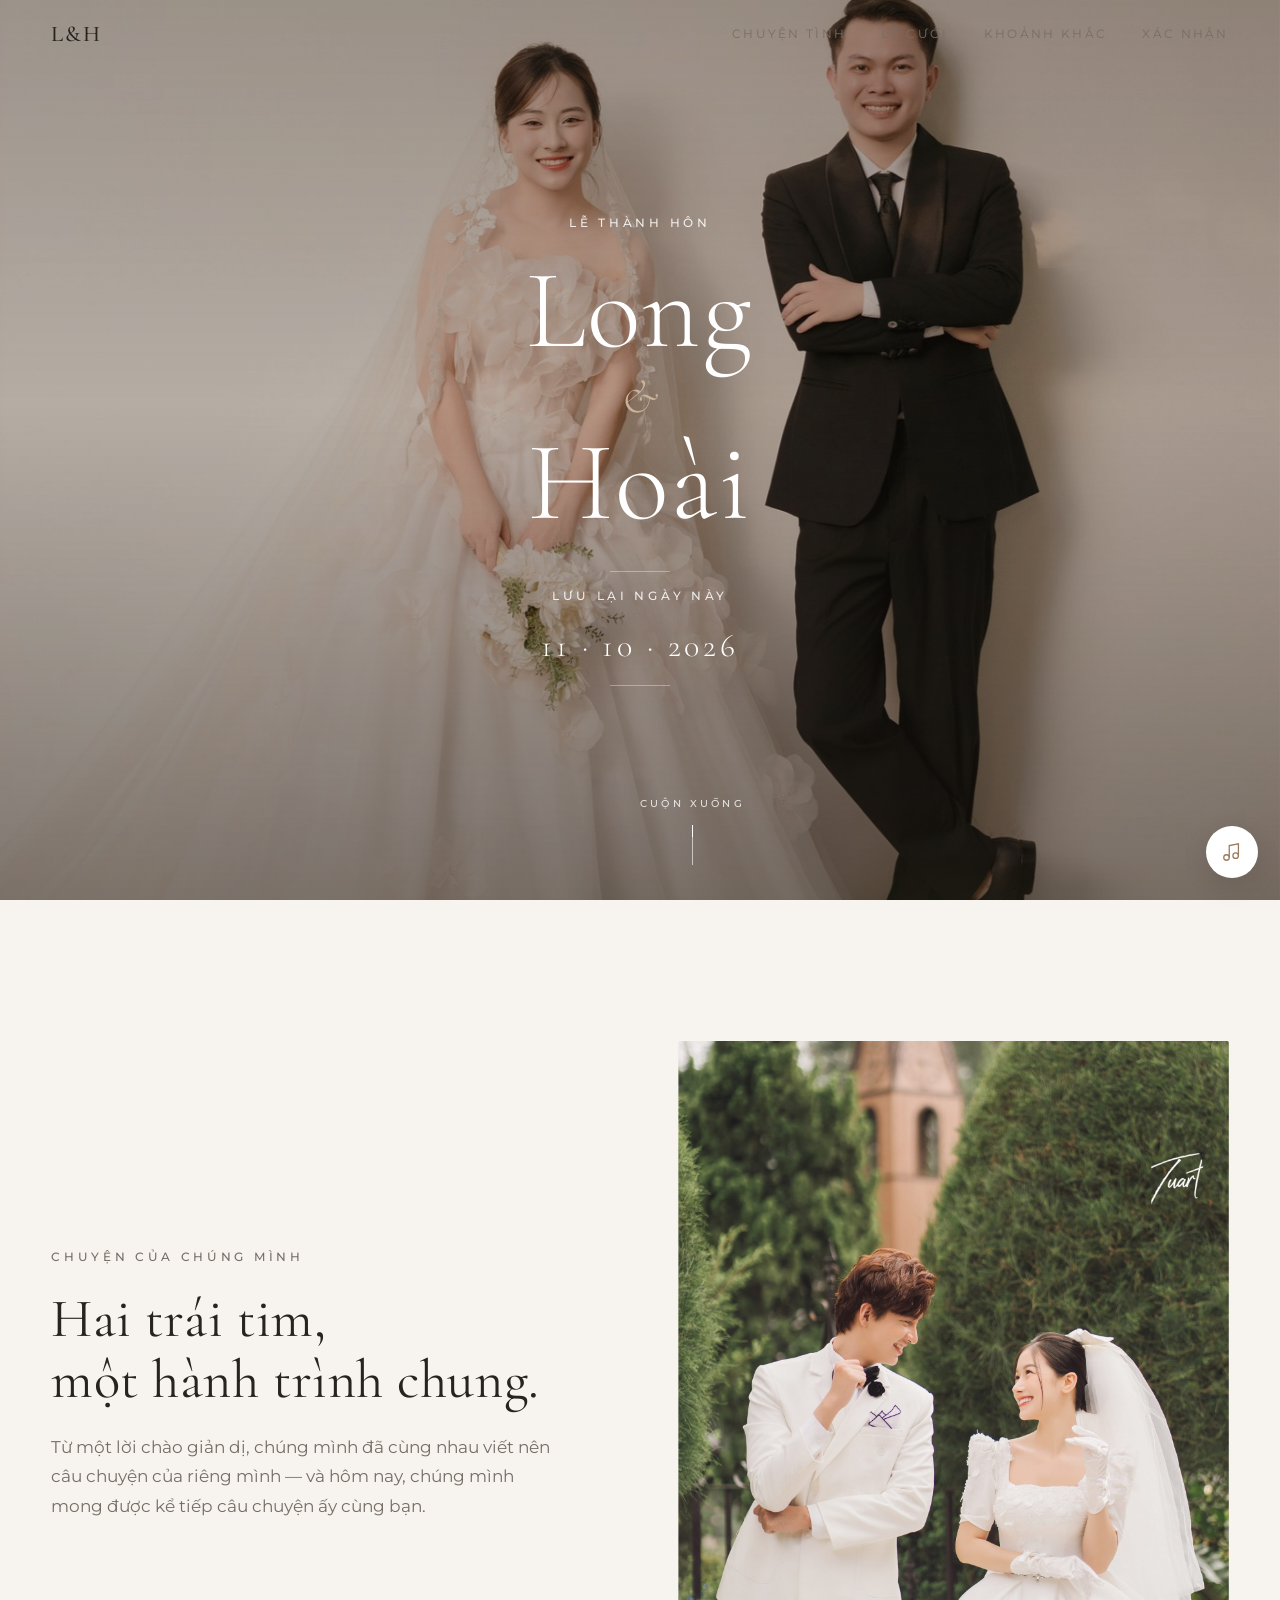
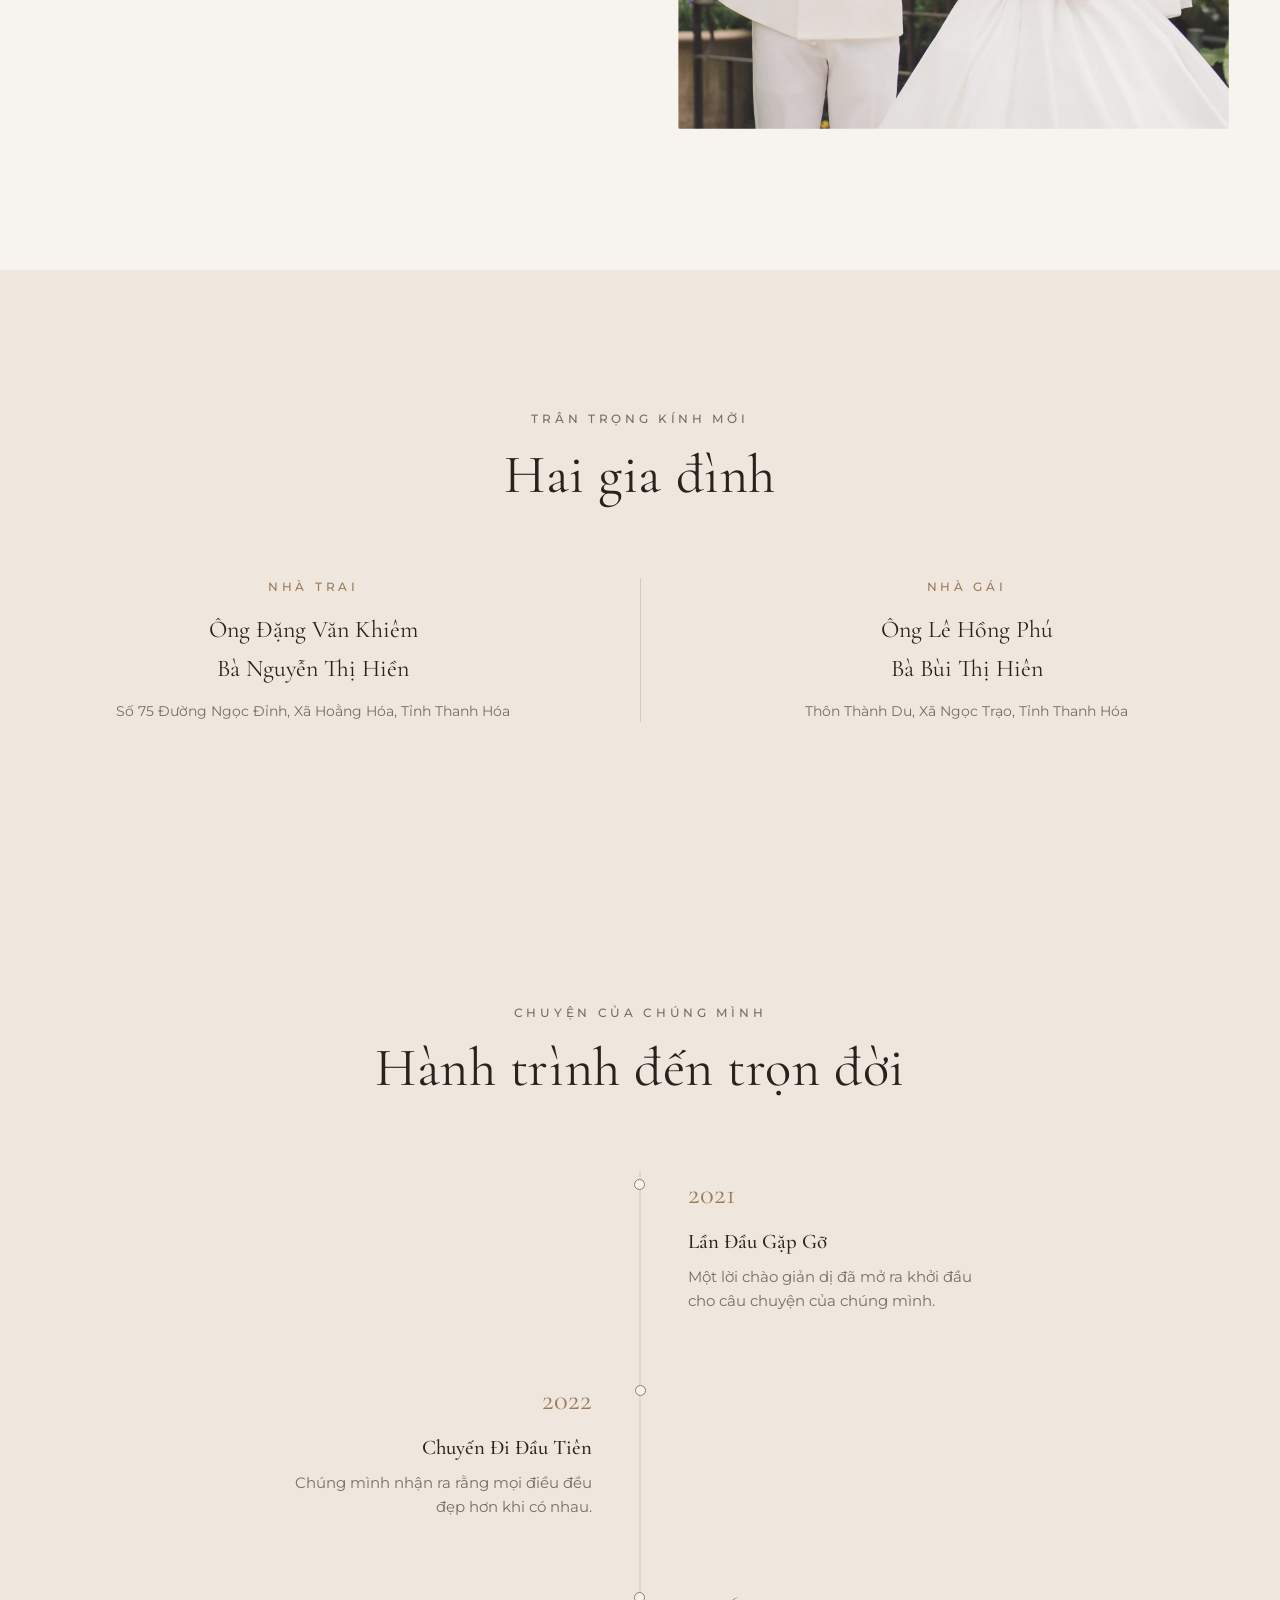
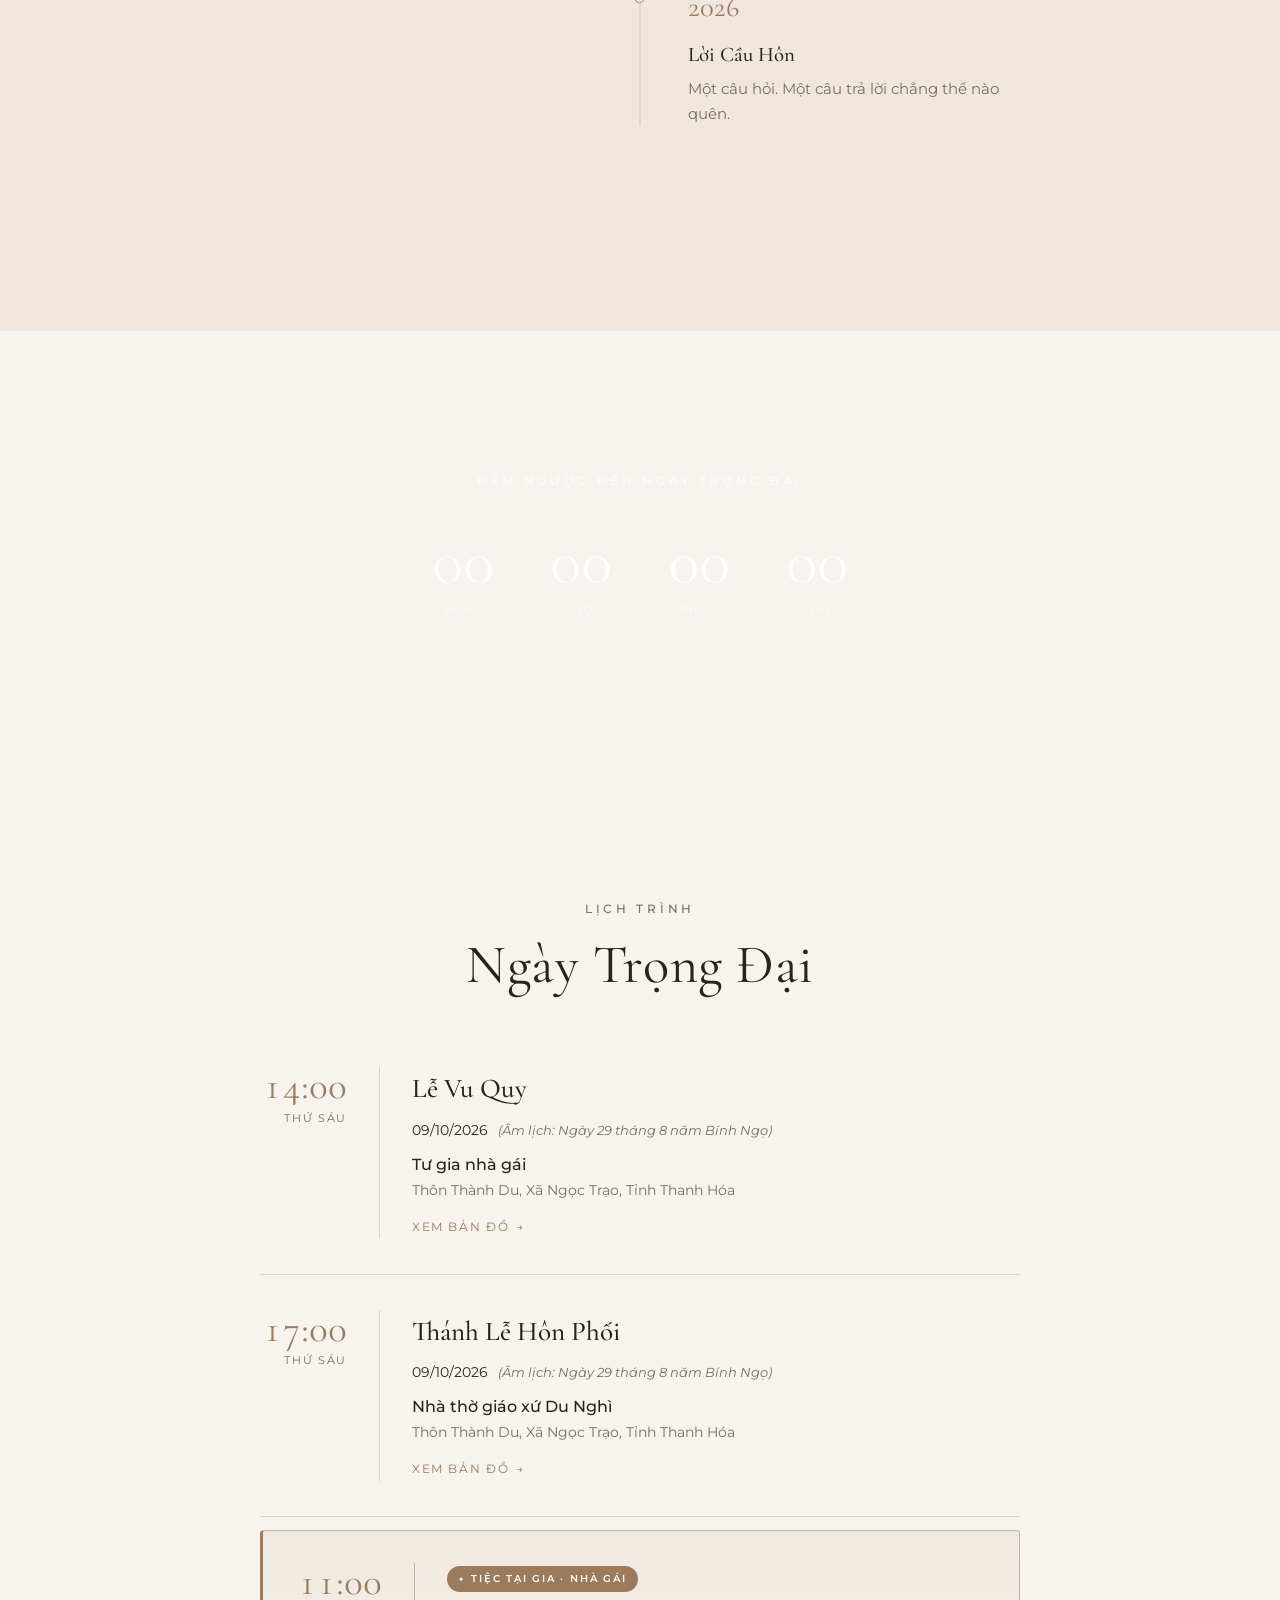
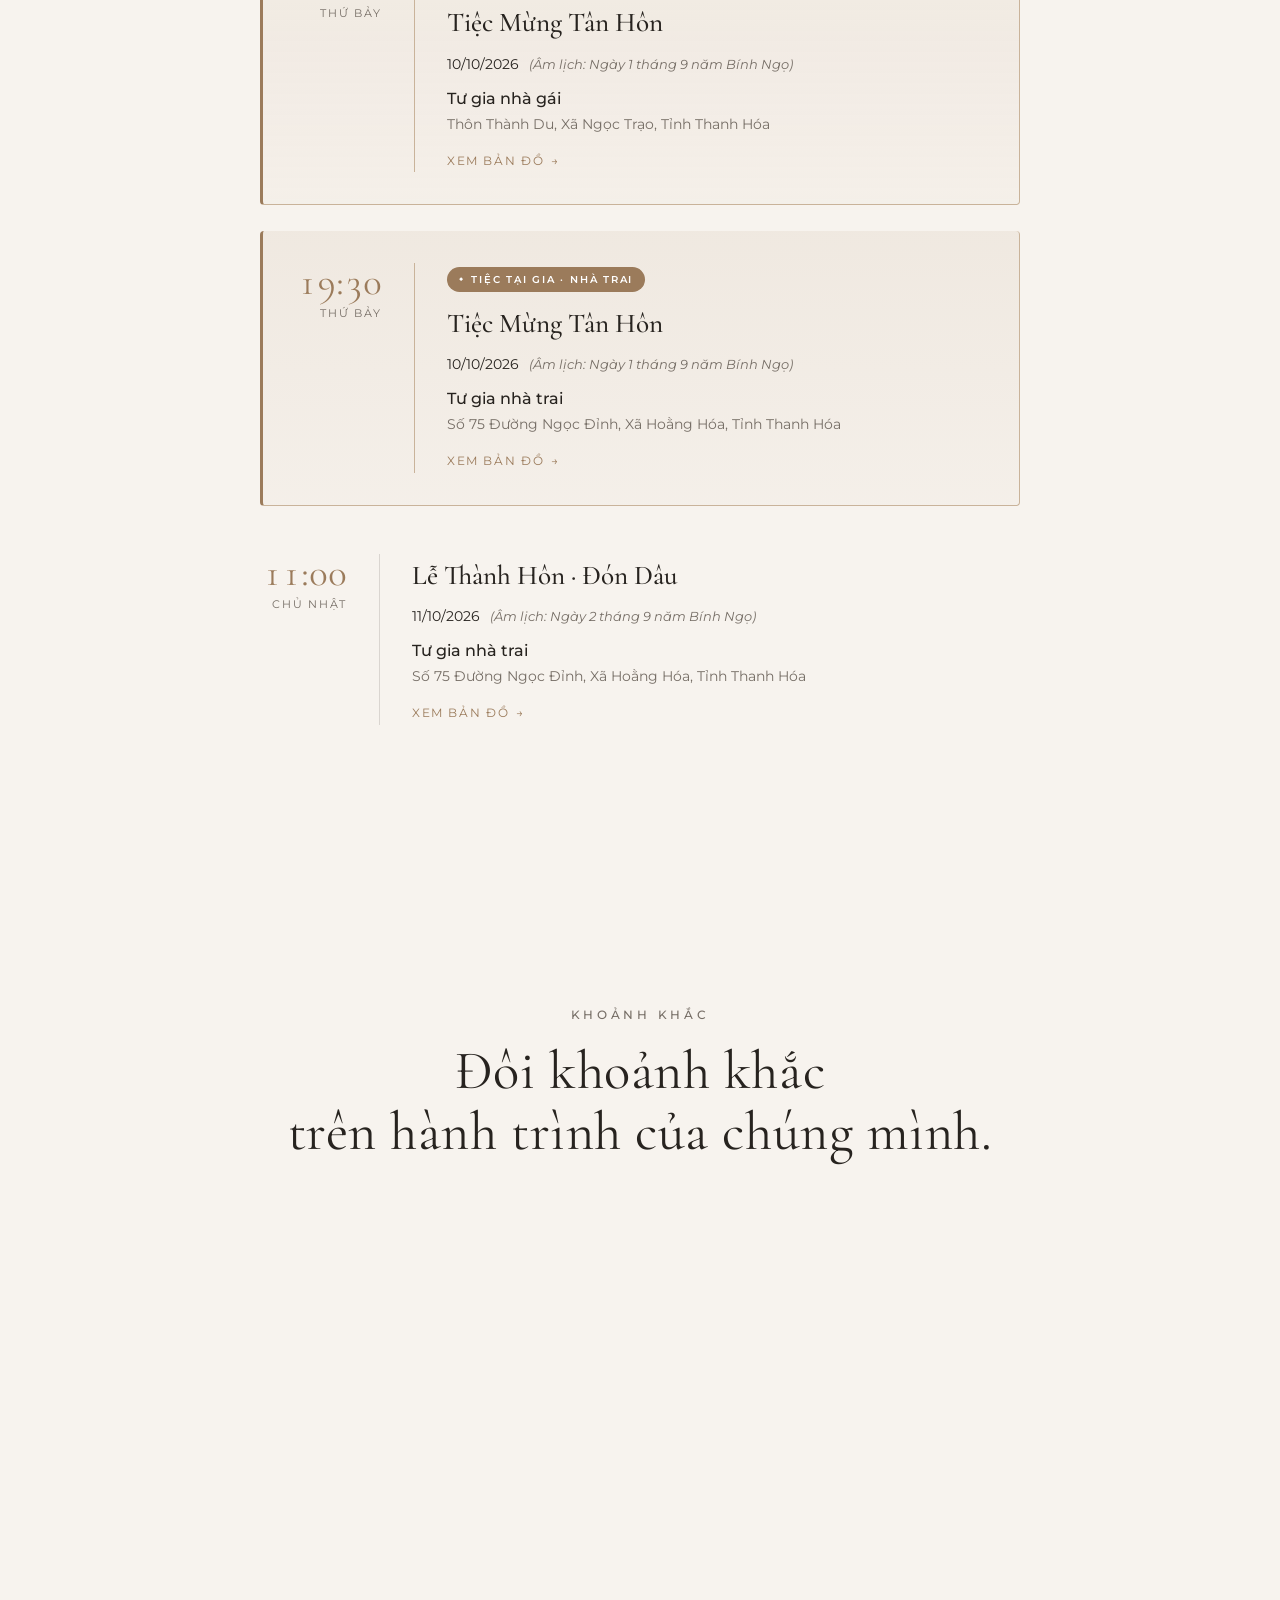
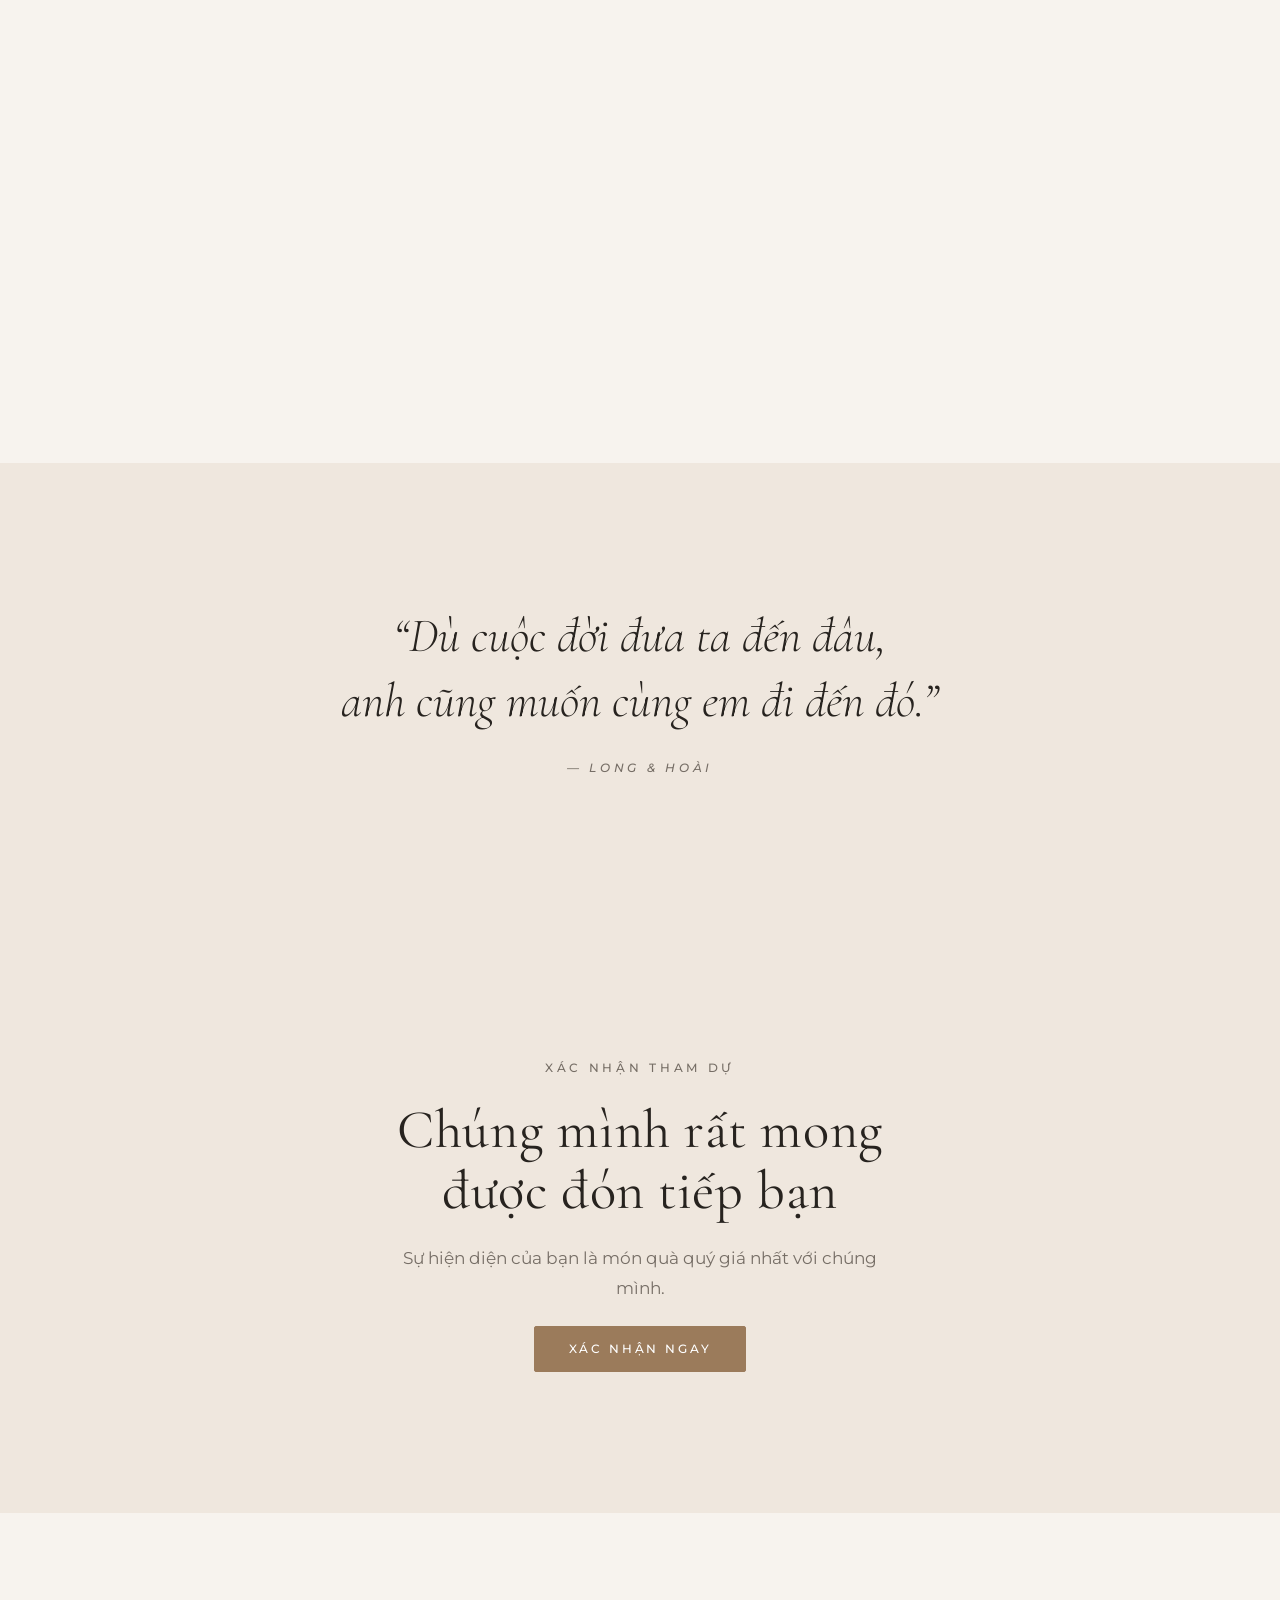
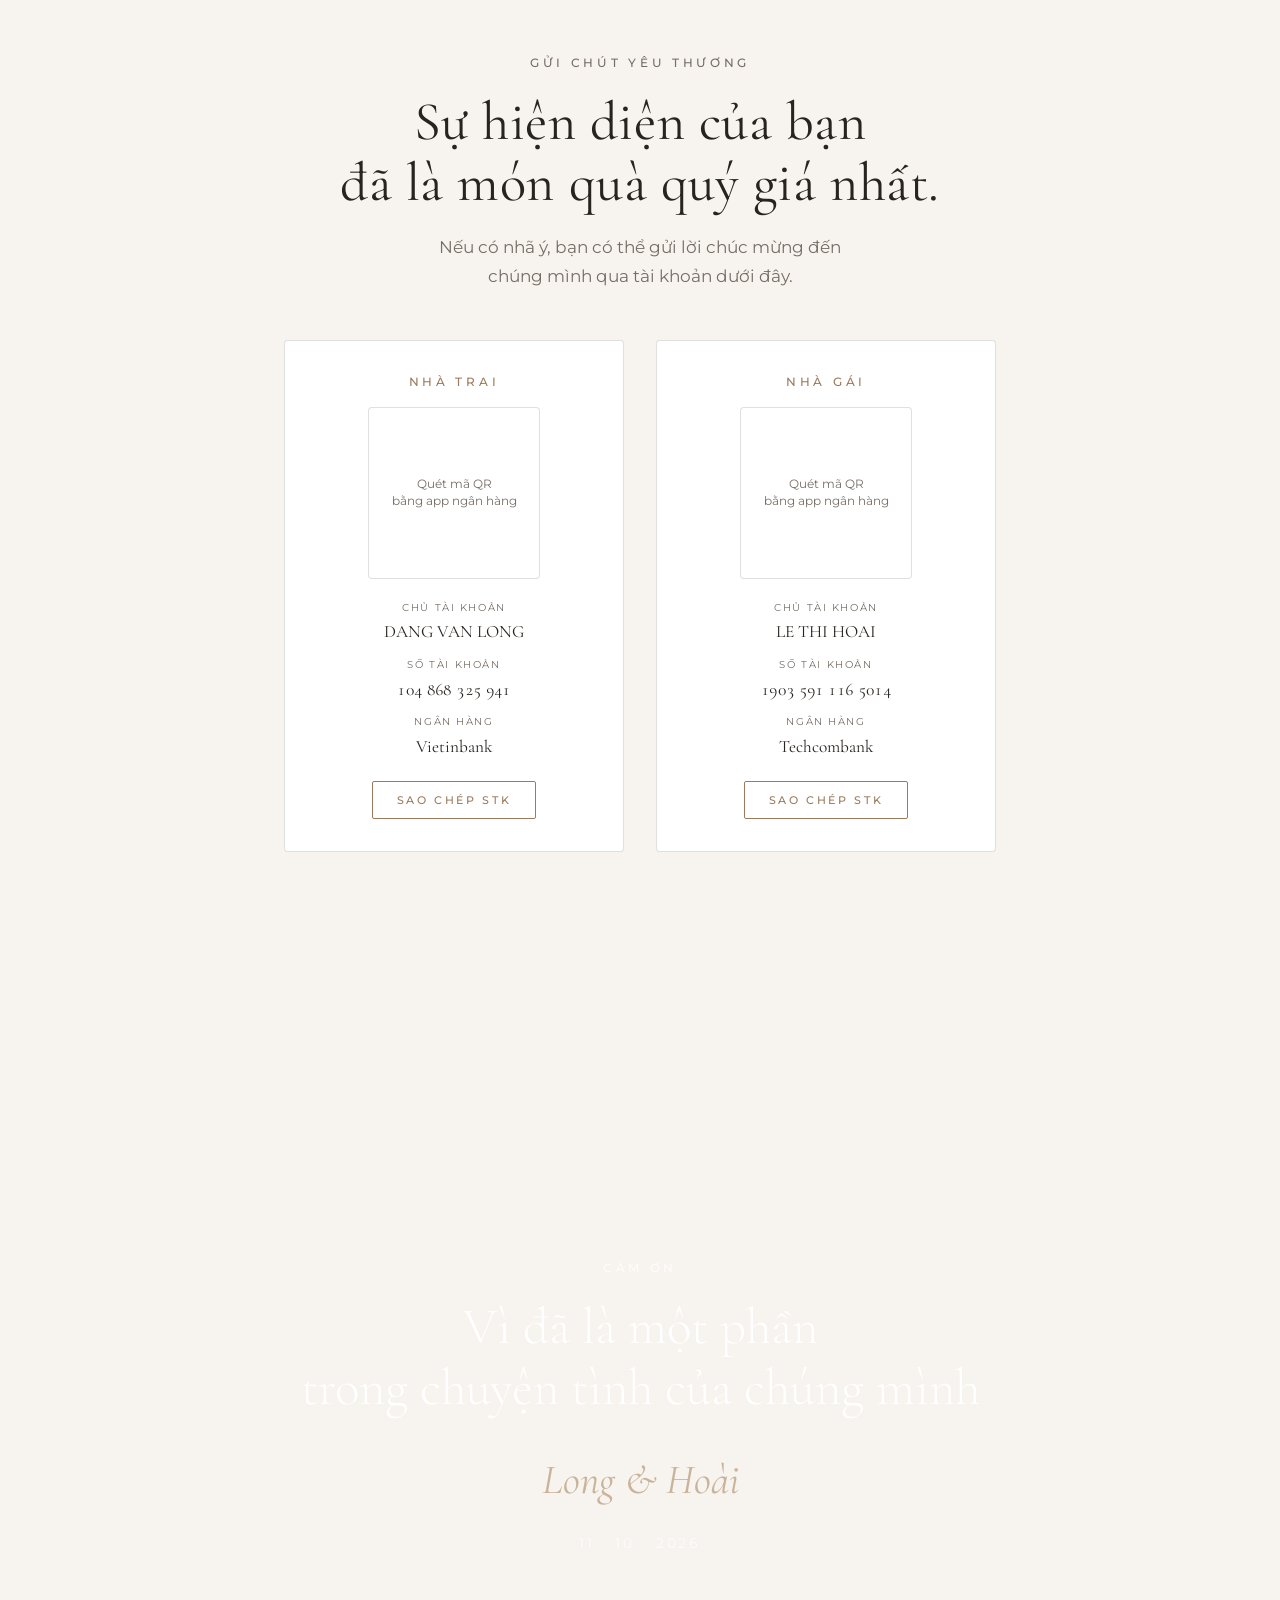
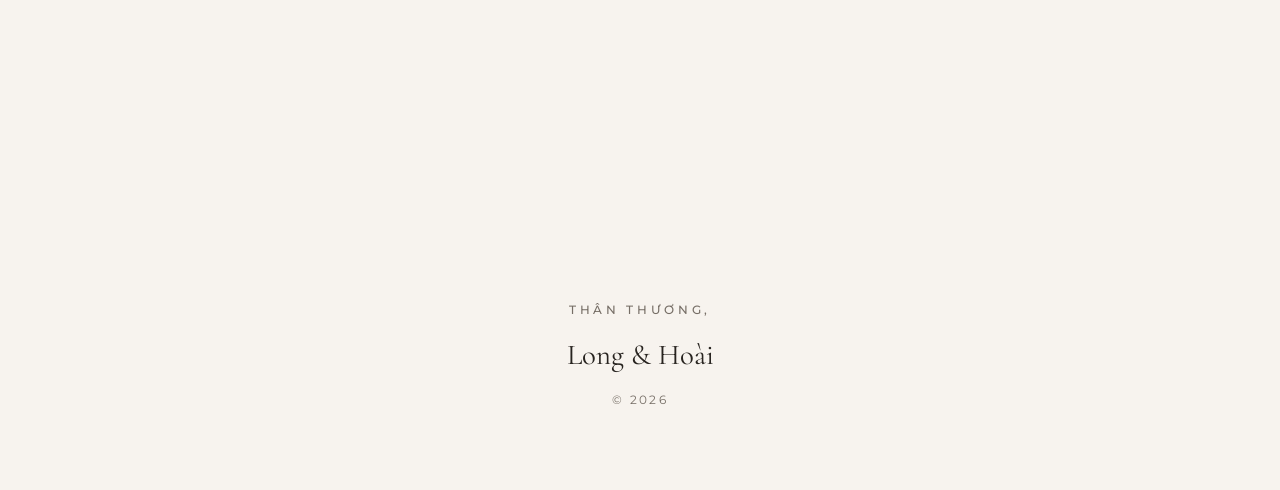
==== commit 24e69c75: "â" ====
--- a/index.html
+++ b/index.html
@@ -10,10 +10,10 @@
   <meta property="og:type" content="website" />
   <meta property="og:title" content="Linh & Minh — Thiệp Cưới" />
   <meta property="og:description" content="Chúng mình sắp về chung một nhà" />
-  <meta property="og:image" content="assets/hero.svg" />
+  <meta property="og:image" content="assets/hero.png" />
 
   <!-- Favicon (monogram, inline SVG) -->
-  <link rel="icon" href="data:image/svg+xml,%3Csvg xmlns='http://www.w3.org/2000/svg' viewBox='0 0 32 32'%3E%3Crect width='32' height='32' fill='%23f7f3ee'/%3E%3Ctext x='16' y='22' font-family='Georgia,serif' font-size='16' fill='%239b7b5b' text-anchor='middle'%3EL%26M%3C/text%3E%3C/svg%3E" />
+  <link rel="icon" href="assets/icons8-wedding-48.png" />
 
   <!-- Fonts -->
   <link rel="preconnect" href="https://fonts.googleapis.com" />
@@ -23,7 +23,7 @@
     rel="stylesheet" />
 
   <!-- Preload hero only (performance) -->
-  <link rel="preload" as="image" href="assets/hero.svg" />
+  <link rel="preload" as="image" href="assets/hero.png" />
 
   <link rel="stylesheet" href="style.css" />
 </head>
@@ -32,9 +32,9 @@
   <div class="preloader" id="preloader" aria-hidden="true">
     <div class="preloader__inner">
       <div class="preloader__monogram">
-        <span class="preloader__letter" data-pl="1">A</span>
+        <span class="preloader__letter" data-pl="1">L</span>
         <span class="preloader__amp" data-pl="2">&amp;</span>
-        <span class="preloader__letter" data-pl="3">B</span>
+        <span class="preloader__letter" data-pl="3">H</span>
       </div>
       <p class="preloader__caption" data-pl="4">Thiệp Cưới</p>
       <div class="preloader__line" data-pl="5"><span></span></div>
@@ -74,7 +74,7 @@
     <!-- ===== Hero ===== -->
     <section class="hero" id="hero">
       <div class="hero__bg" data-parallax="0.2">
-        <img src="assets/hero.svg" alt="Ảnh cưới của Linh và Minh" class="hero__img" decoding="async" fetchpriority="high" />
+        <img src="assets/hero.png" alt="Ảnh cưới của Long và Hoài" class="hero__img" decoding="async" fetchpriority="high" />
         <div class="hero__overlay"></div>
       </div>
       <div class="hero__content">
@@ -110,7 +110,7 @@
           </p>
         </div>
         <figure class="intro__figure reveal reveal--mask">
-          <img src="assets/bride-groom.svg" alt="Linh và Minh" loading="lazy" decoding="async" />
+          <img src="assets/final.png" alt="Long và Hoài" loading="lazy" decoding="async" />
         </figure>
       </div>
     </section>
@@ -134,7 +134,7 @@
         <div class="timeline__line" aria-hidden="true"><span id="timelineProgress"></span></div>
 
         <article class="timeline__item reveal">
-          <div class="timeline__year">2019</div>
+          <div class="timeline__year">2021</div>
           <div class="timeline__card">
             <h3>Lần Đầu Gặp Gỡ</h3>
             <p>Một lời chào giản dị đã mở ra khởi đầu cho câu chuyện của chúng mình.</p>
@@ -142,7 +142,7 @@
         </article>
 
         <article class="timeline__item reveal">
-          <div class="timeline__year">2021</div>
+          <div class="timeline__year">2022</div>
           <div class="timeline__card">
             <h3>Chuyến Đi Đầu Tiên</h3>
             <p>Chúng mình nhận ra rằng mọi điều đều đẹp hơn khi có nhau.</p>
@@ -150,7 +150,7 @@
         </article>
 
         <article class="timeline__item reveal">
-          <div class="timeline__year">2025</div>
+          <div class="timeline__year">2026</div>
           <div class="timeline__card">
             <h3>Lời Cầu Hôn</h3>
             <p>Một câu hỏi. Một câu trả lời chẳng thể nào quên.</p>
@@ -162,7 +162,7 @@
     <!-- ===== Countdown ===== -->
     <section class="countdown section" id="countdown">
       <div class="countdown__bg" data-parallax="0.15">
-        <img src="assets/countdown-bg.svg" alt="" aria-hidden="true" loading="lazy" decoding="async" />
+        <img src="assets/countdown-bg.png" alt="" aria-hidden="true" loading="lazy" decoding="async" />
         <div class="countdown__overlay"></div>
       </div>
       <div class="countdown__content reveal">
@@ -193,22 +193,22 @@
       </header>
       <div class="gallery__grid" id="galleryGrid">
         <button class="gallery__item gallery__item--tall reveal" data-index="0" aria-label="Xem ảnh 1 lớn">
-          <img src="assets/gallery-01.svg" alt="Khoảnh khắc 1" loading="lazy" decoding="async" />
+          <img src="assets/gallery-01.png" alt="Khoảnh khắc 1" loading="lazy" decoding="async" />
         </button>
         <button class="gallery__item reveal" data-index="1" aria-label="Xem ảnh 2 lớn">
-          <img src="assets/gallery-02.svg" alt="Khoảnh khắc 2" loading="lazy" decoding="async" />
+          <img src="assets/gallery-02.png" alt="Khoảnh khắc 2" loading="lazy" decoding="async" />
         </button>
         <button class="gallery__item reveal" data-index="2" aria-label="Xem ảnh 3 lớn">
-          <img src="assets/gallery-03.svg" alt="Khoảnh khắc 3" loading="lazy" decoding="async" />
+          <img src="assets/gallery-03.png" alt="Khoảnh khắc 3" loading="lazy" decoding="async" />
         </button>
         <button class="gallery__item reveal" data-index="3" aria-label="Xem ảnh 4 lớn">
-          <img src="assets/gallery-04.svg" alt="Khoảnh khắc 4" loading="lazy" decoding="async" />
+          <img src="assets/gallery-04.png" alt="Khoảnh khắc 4" loading="lazy" decoding="async" />
         </button>
         <button class="gallery__item gallery__item--wide reveal" data-index="4" aria-label="Xem ảnh 5 lớn">
-          <img src="assets/gallery-05.svg" alt="Khoảnh khắc 5" loading="lazy" decoding="async" />
+          <img src="assets/gallery-05.png" alt="Khoảnh khắc 5" loading="lazy" decoding="async" />
         </button>
         <button class="gallery__item gallery__item--wide reveal" data-index="5" aria-label="Xem ảnh 6 lớn">
-          <img src="assets/gallery-06.svg" alt="Khoảnh khắc 6" loading="lazy" decoding="async" />
+          <img src="assets/gallery-06.png" alt="Khoảnh khắc 6" loading="lazy" decoding="async" />
         </button>
       </div>
     </section>
@@ -248,7 +248,7 @@
     <!-- ===== Final ===== -->
     <section class="final section" id="final">
       <div class="final__bg" data-parallax="0.1">
-        <img src="assets/final.svg" alt="" aria-hidden="true" loading="lazy" decoding="async" />
+        <img src="assets/final.png" alt="" aria-hidden="true" loading="lazy" decoding="async" />
         <div class="final__overlay"></div>
       </div>
       <div class="final__content reveal">
@@ -273,7 +273,7 @@
       <path d="M9 18V5l10-2v13" /><circle cx="6" cy="18" r="3" /><circle cx="16" cy="16" r="3" />
     </svg>
   </button>
-  <audio id="bgMusic" src="assets/i_do.mp3" loop preload="none"></audio>
+  <audio id="bgMusic" src="assets/i_do.mp3" loop preload="none" autoplay></audio>
 
   <!-- ===== Lightbox ===== -->
   <div class="lightbox" id="lightbox" aria-hidden="true" role="dialog" aria-modal="true" aria-label="Xem ảnh">
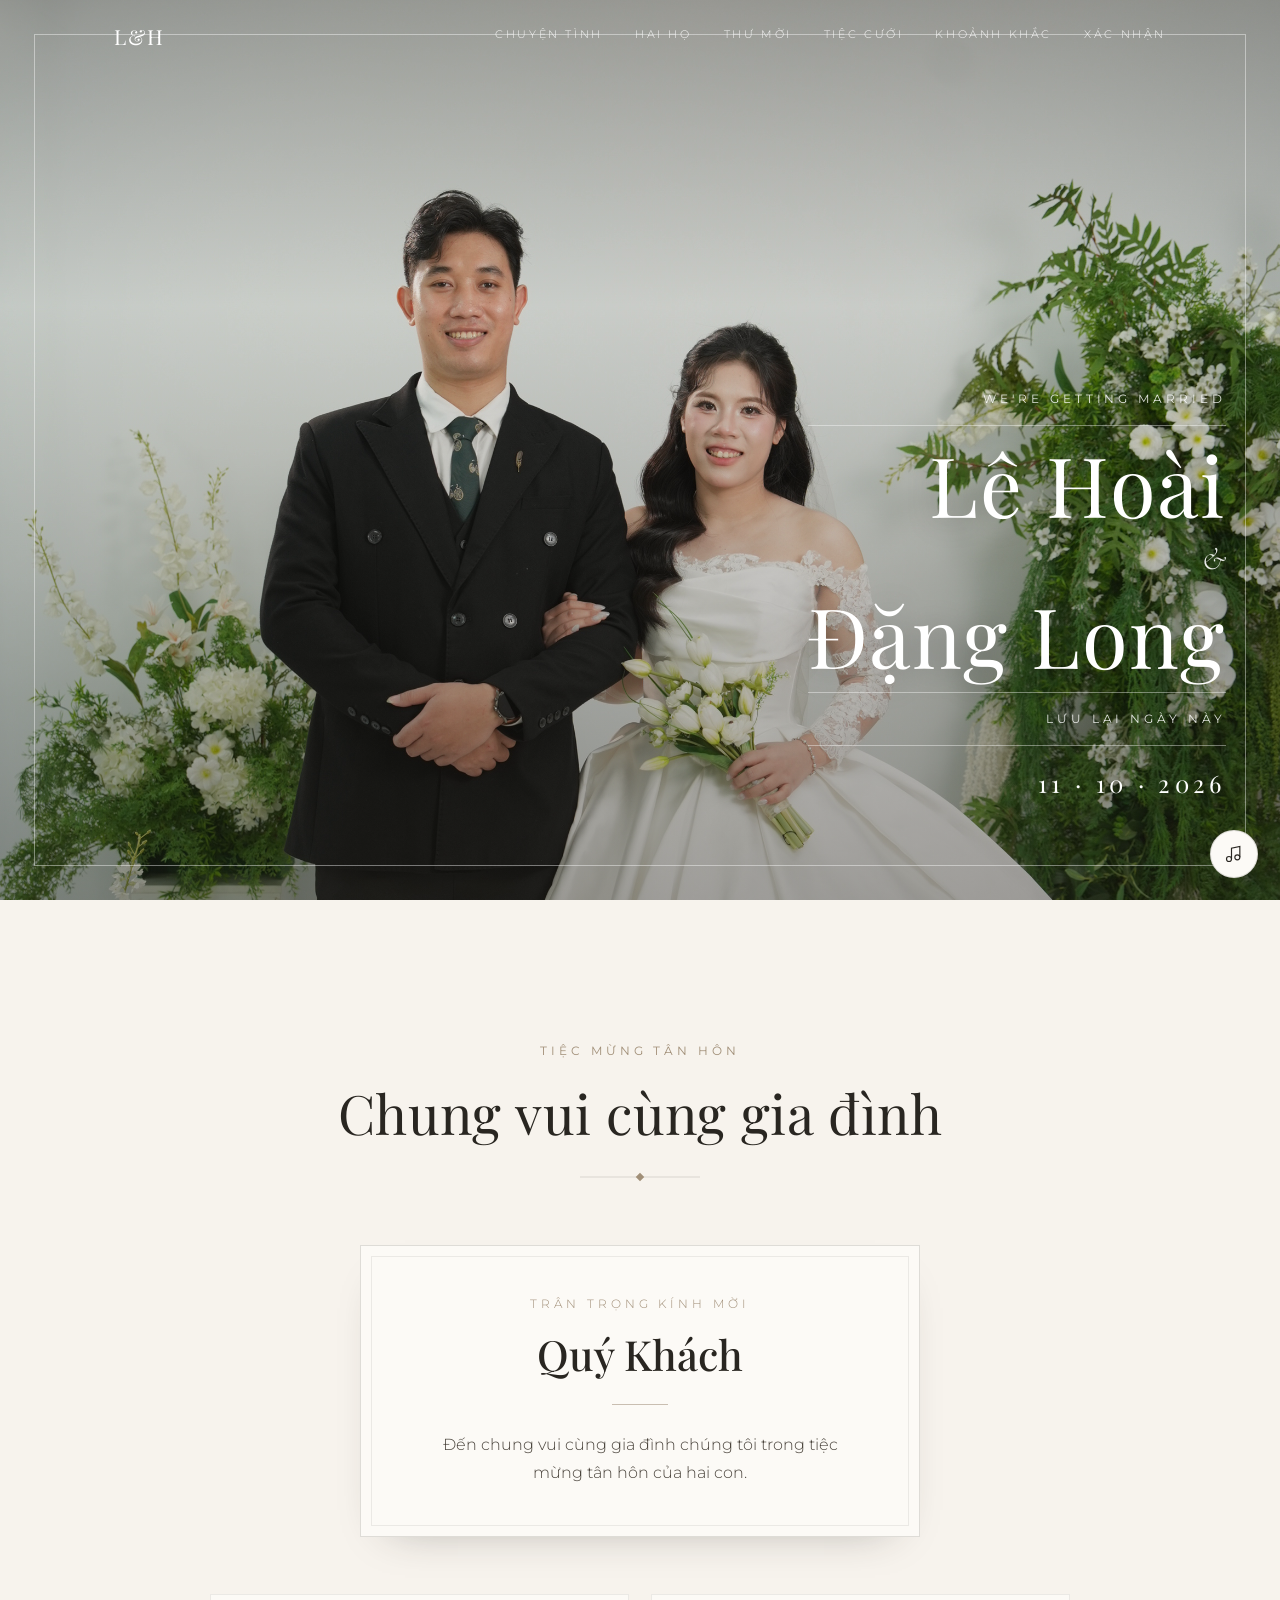
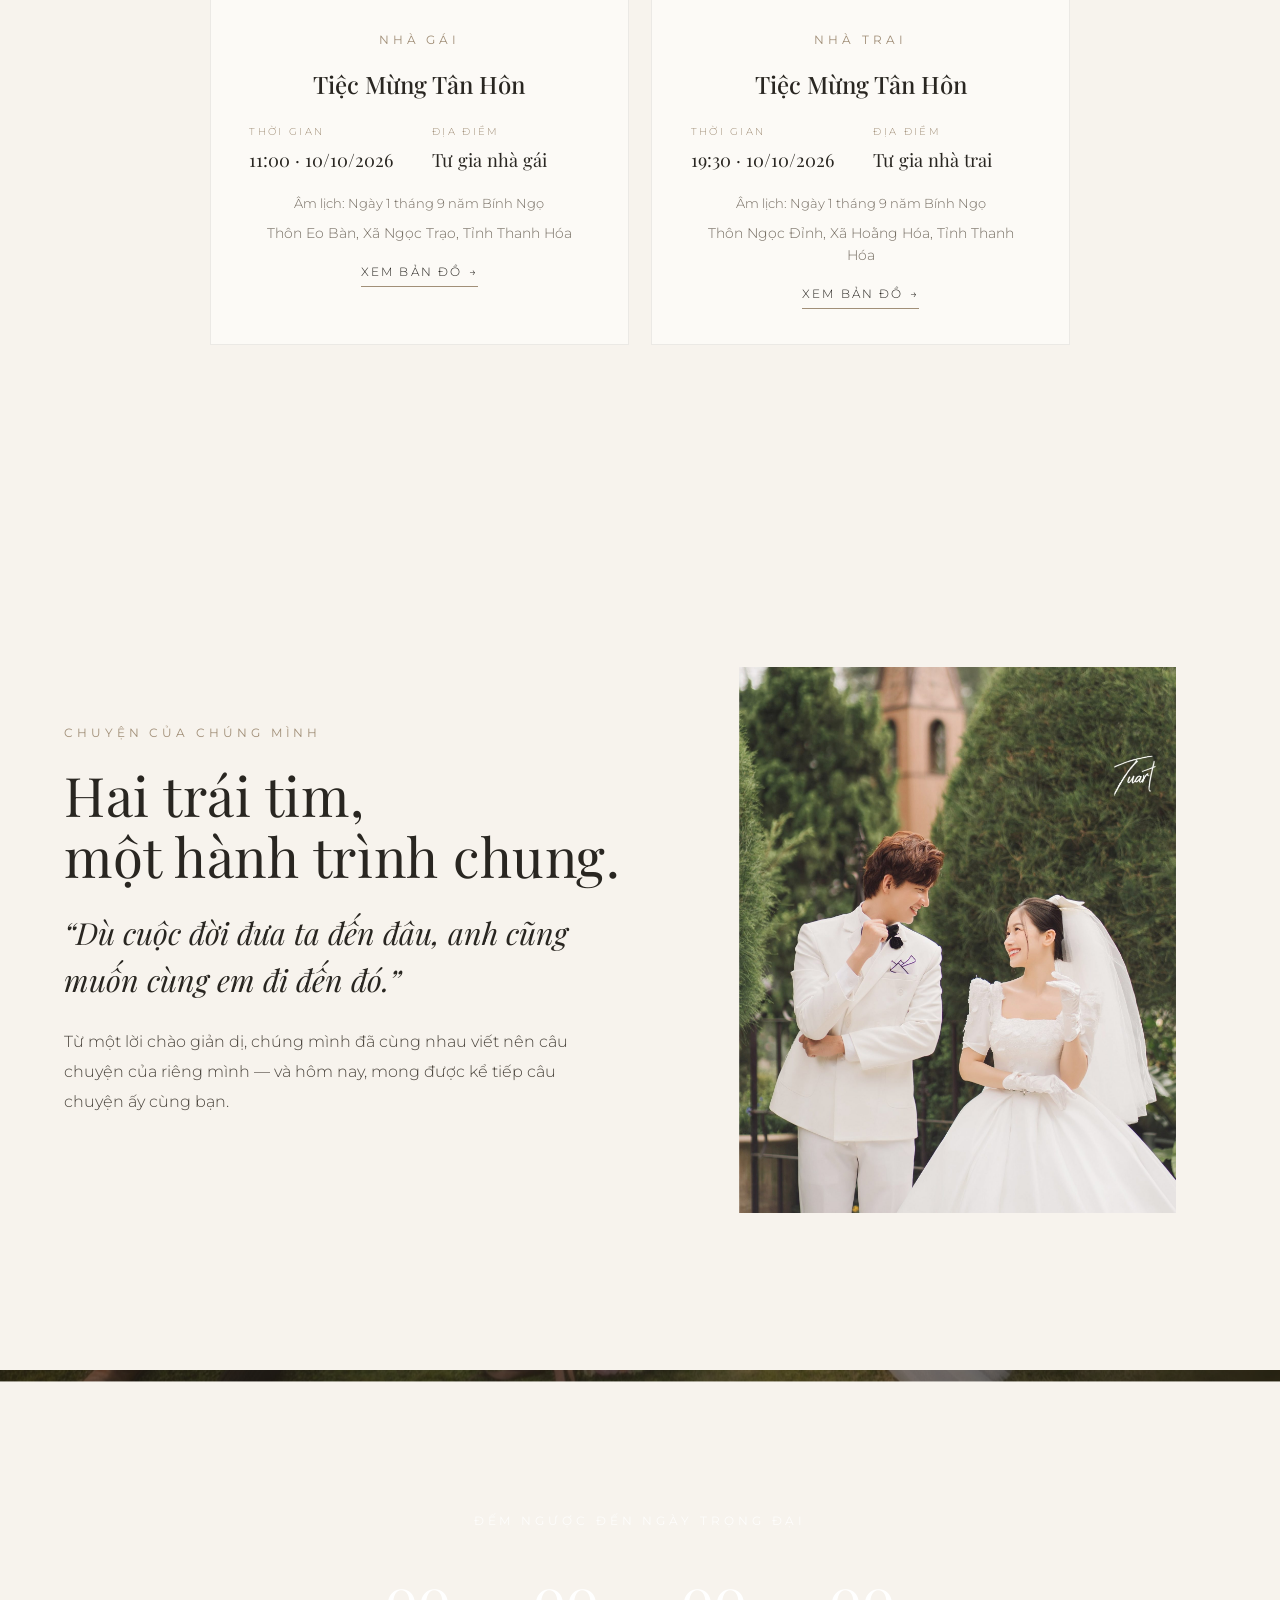
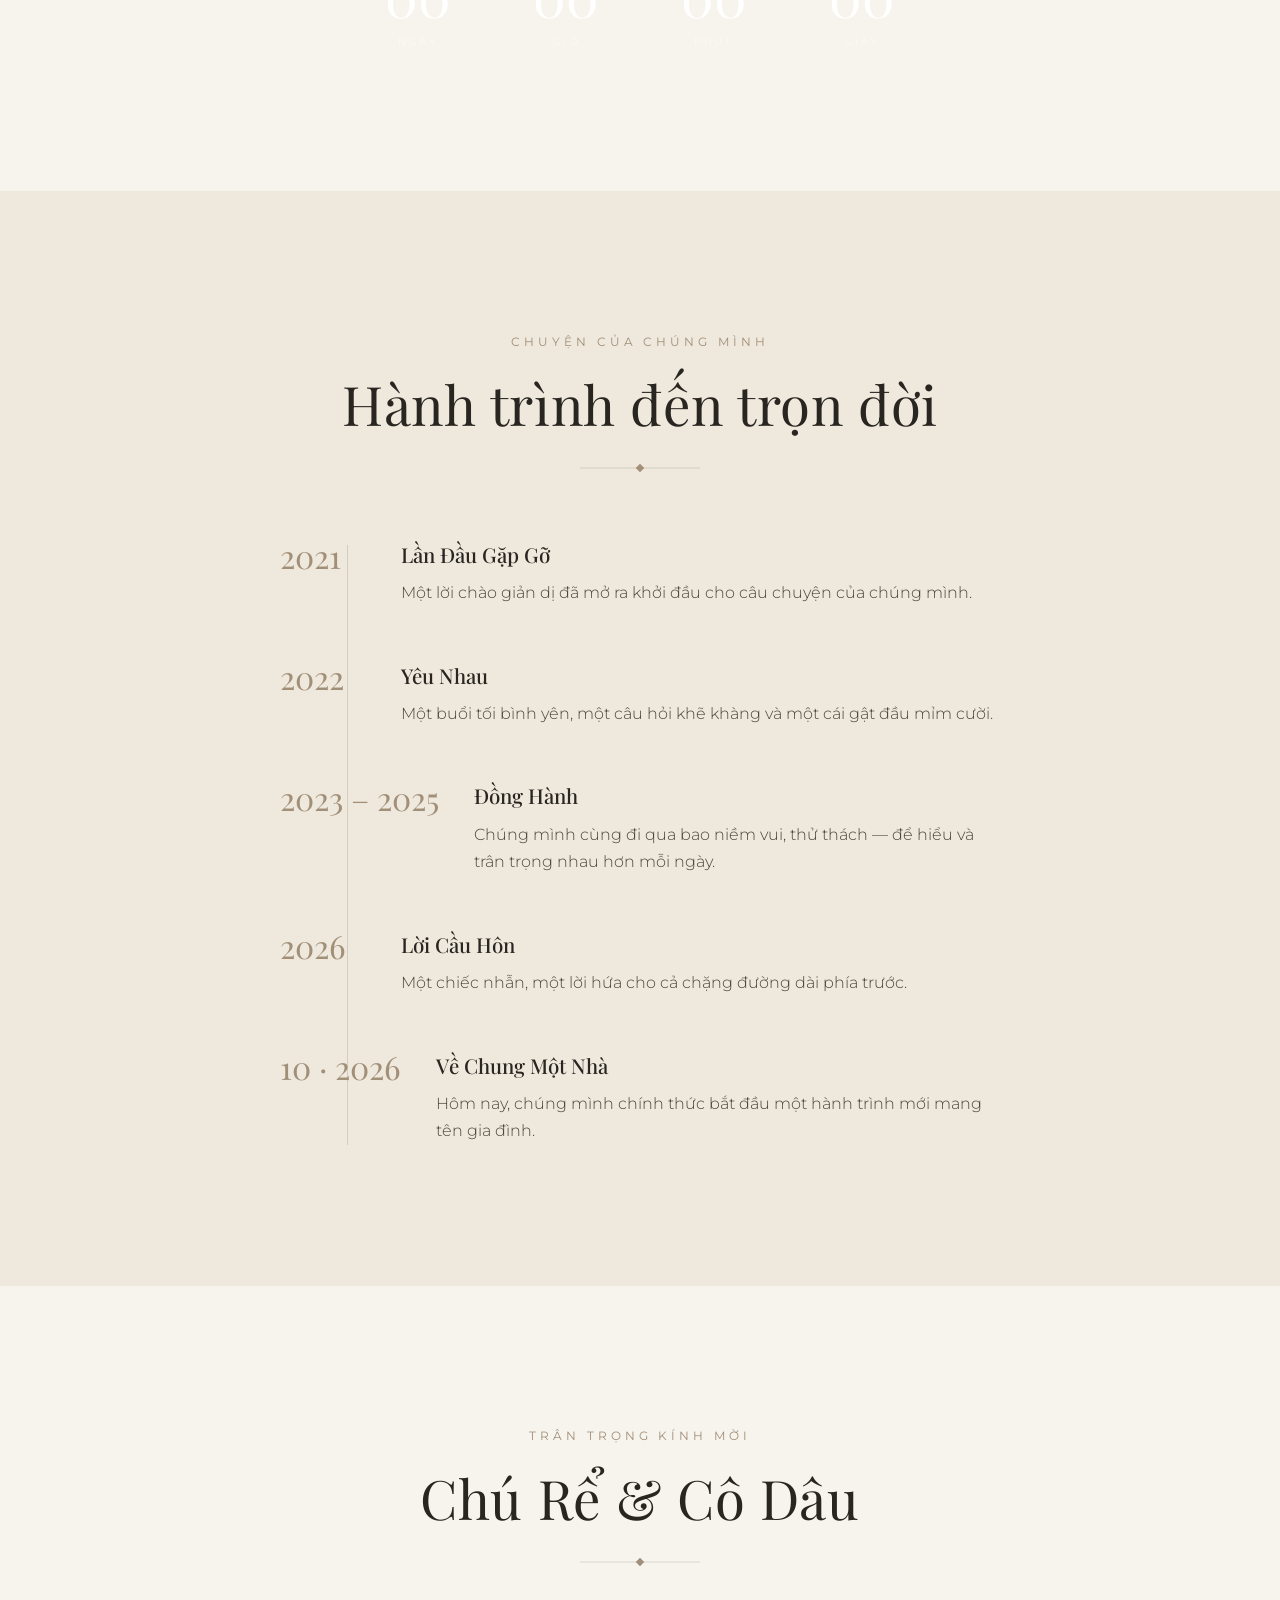
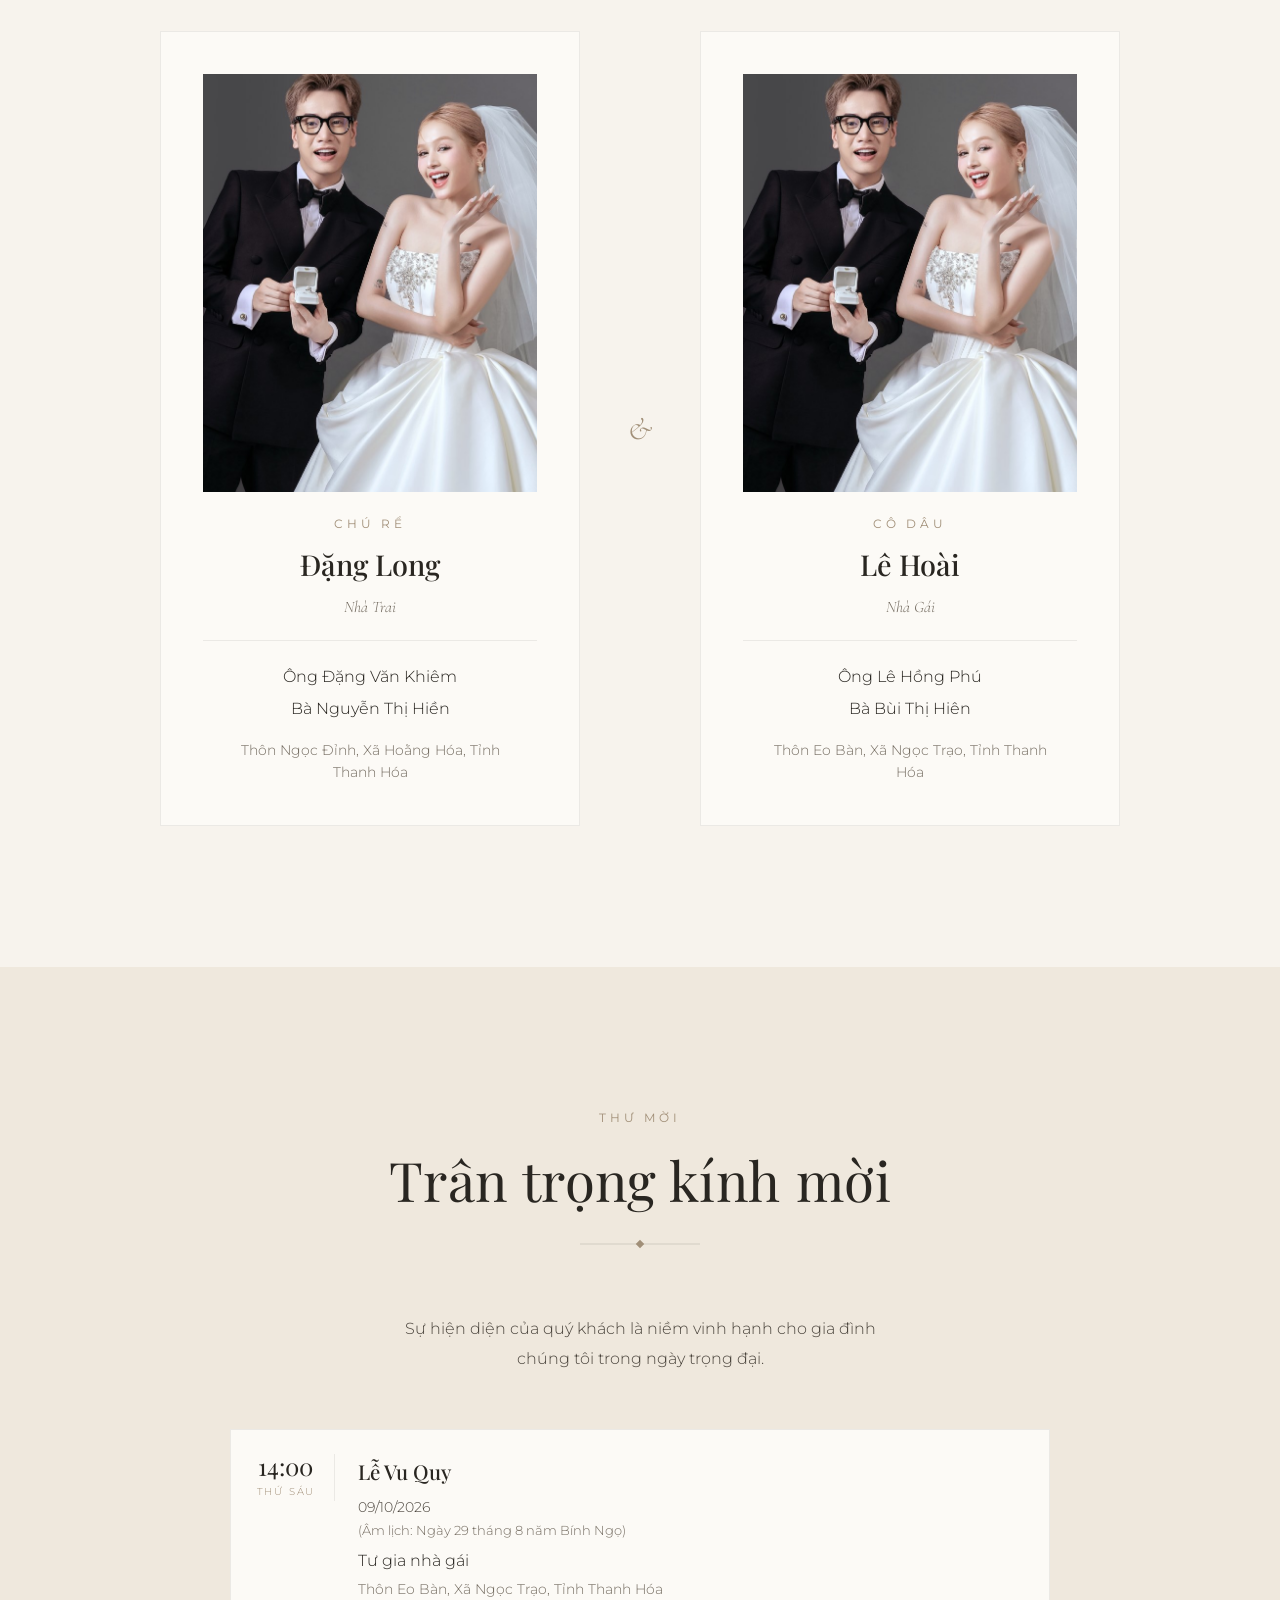
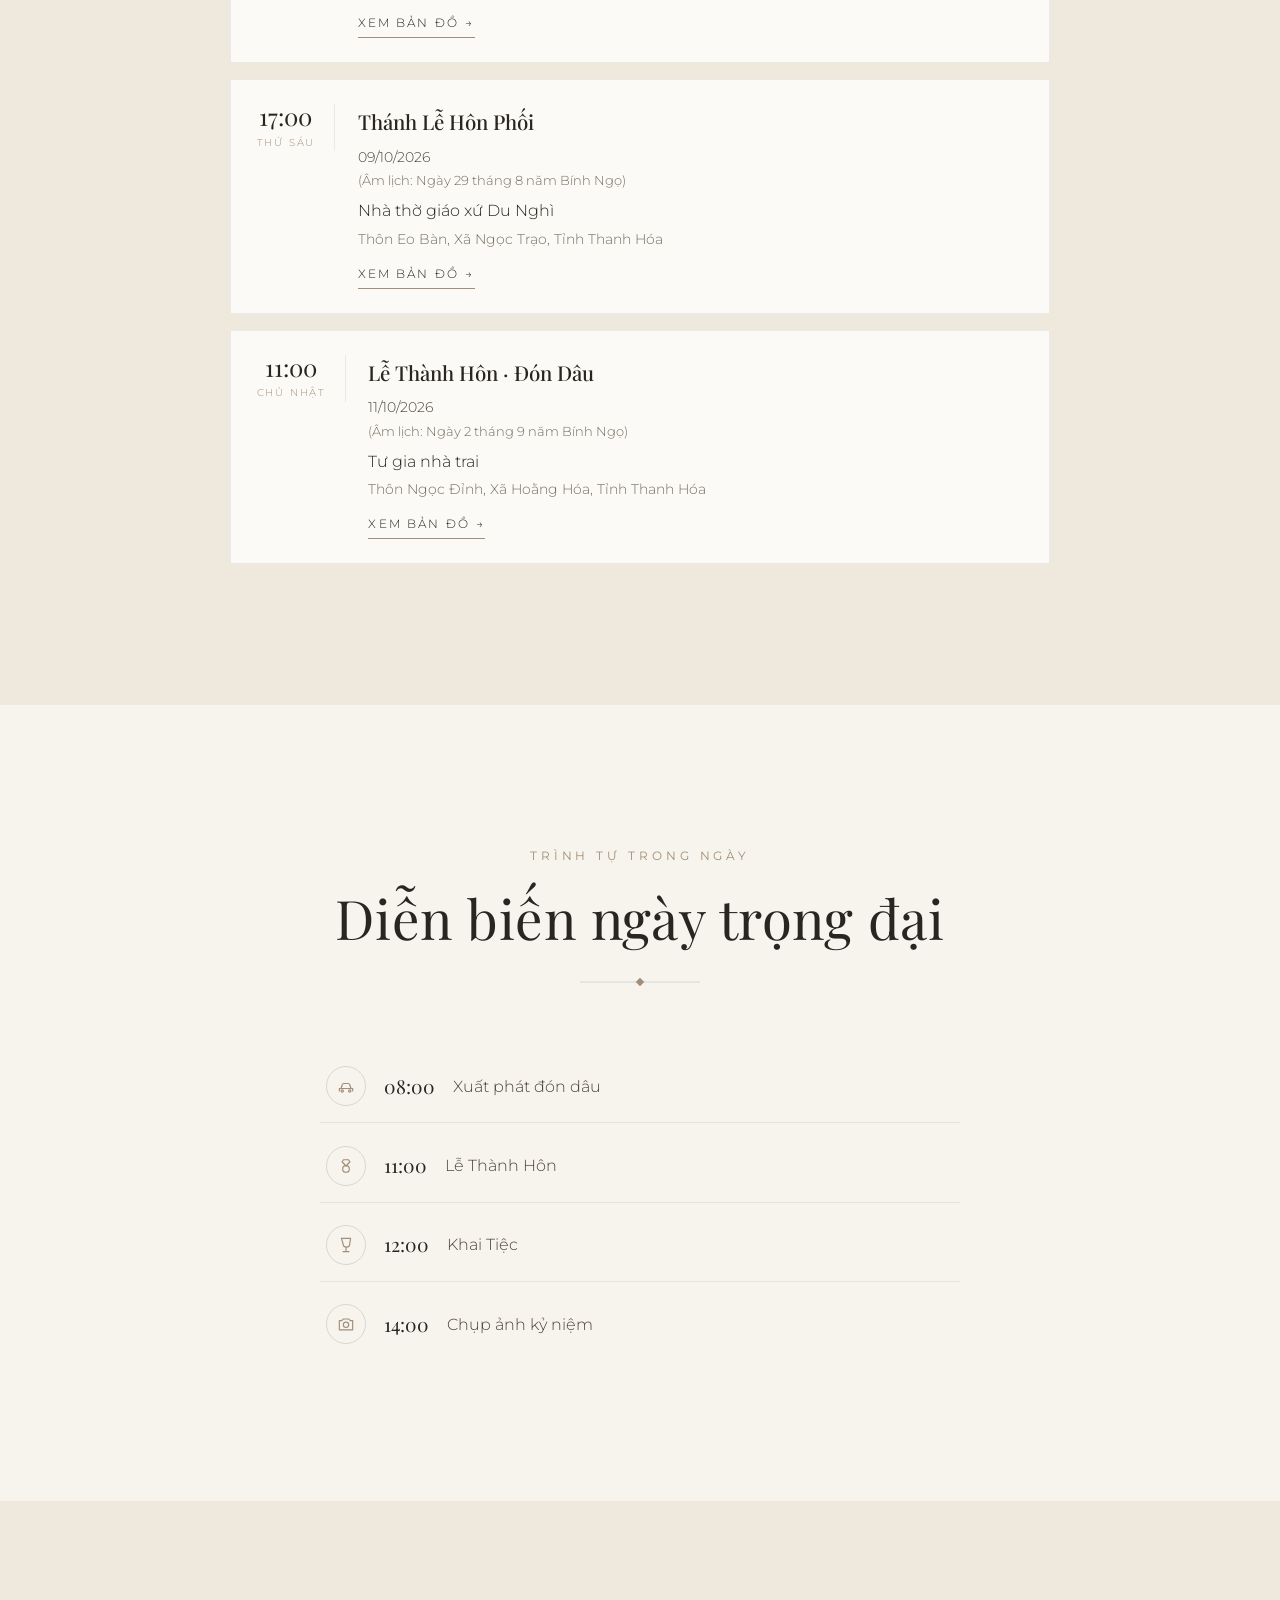
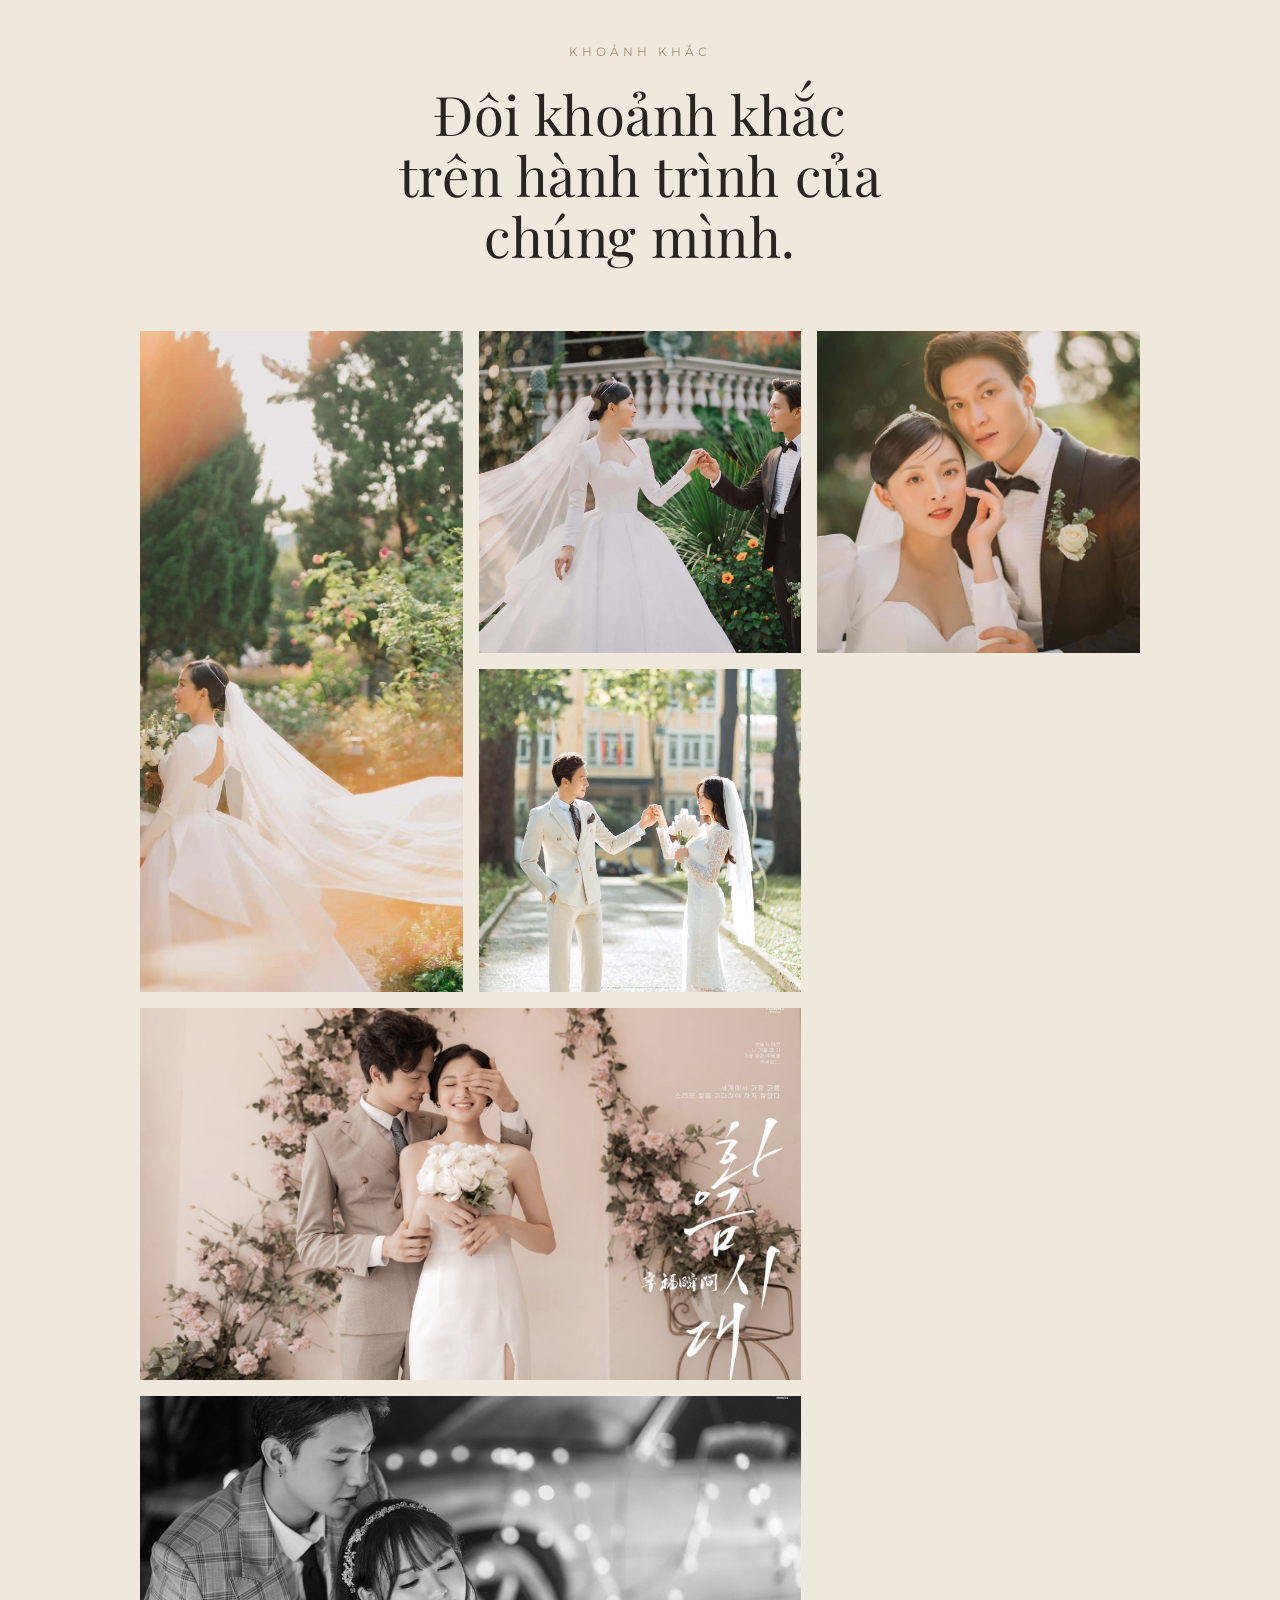
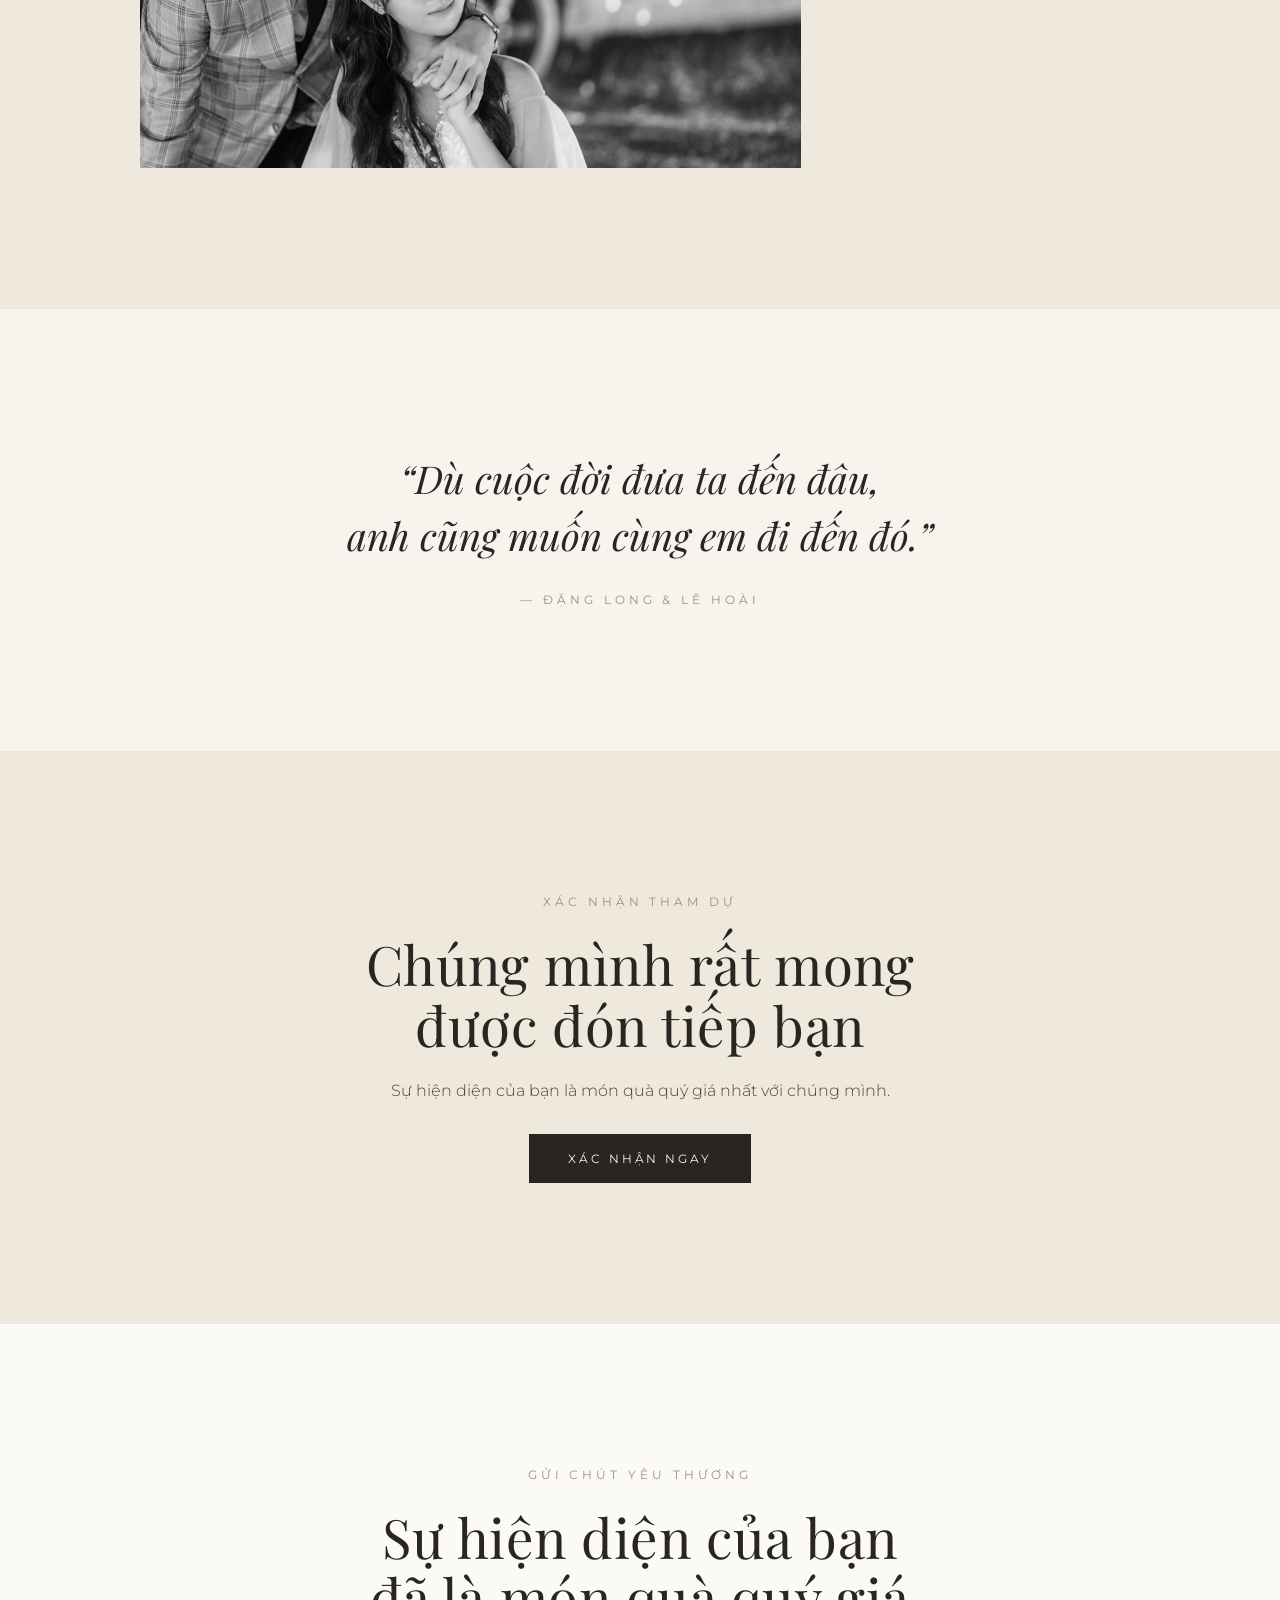
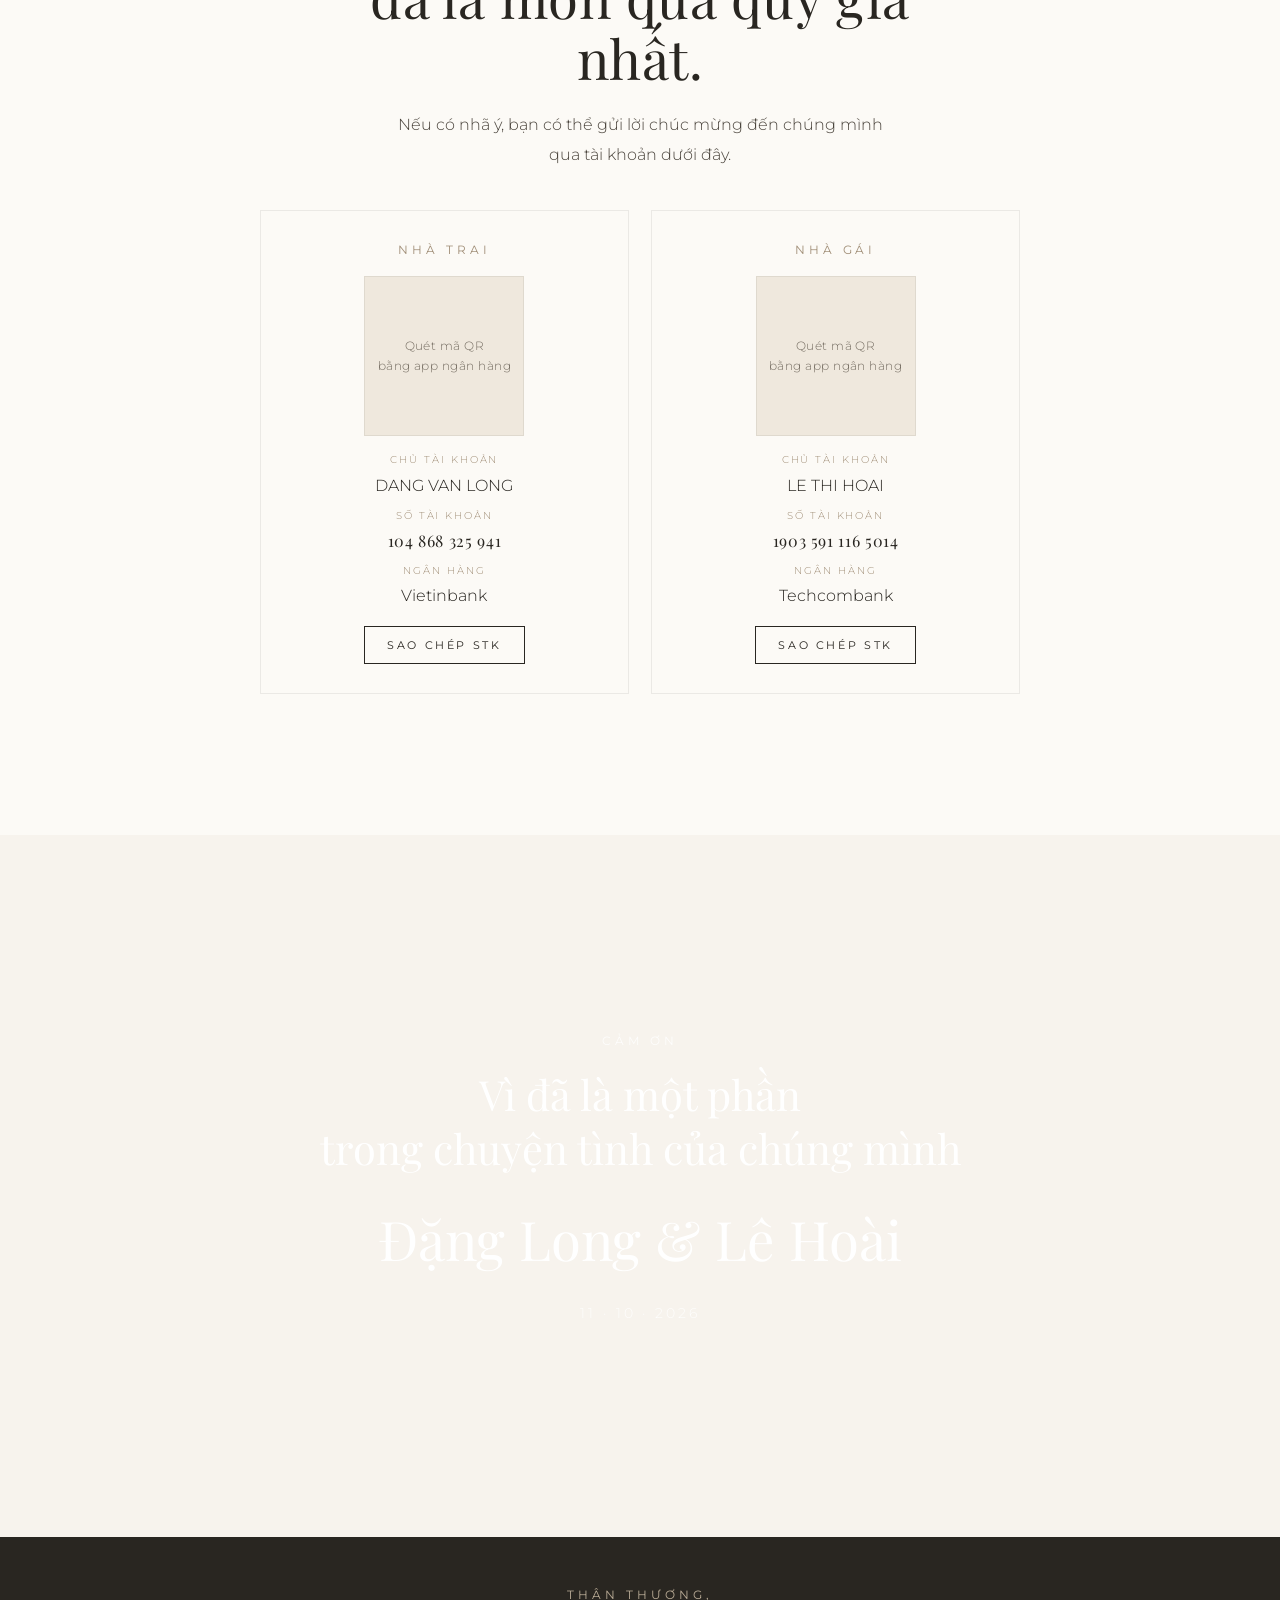
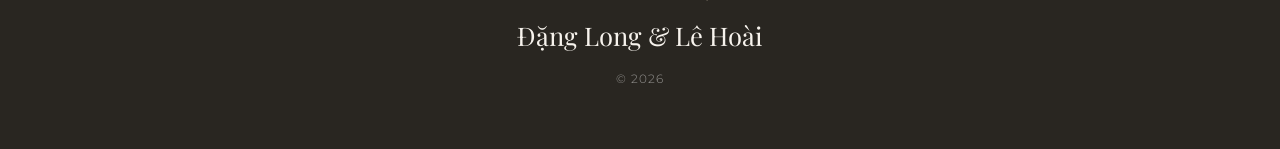
==== commit 68ae08dd: "Add redesign prompt for online wedding invitation and new hero image" ====
--- a/index.html
+++ b/index.html
@@ -3,27 +3,27 @@
 <head>
   <meta charset="UTF-8" />
   <meta name="viewport" content="width=device-width, initial-scale=1.0" />
-  <title>Linh &amp; Minh — Thiệp Cưới</title>
-  <meta name="description" content="Thiệp cưới Linh & Minh" />
+  <title>Đặng Long &amp; Lê Hoài — Thiệp Cưới</title>
+  <meta name="description" content="Thiệp cưới Đặng Long & Lê Hoài — 11.10.2026" />
 
   <!-- Open Graph -->
   <meta property="og:type" content="website" />
-  <meta property="og:title" content="Linh & Minh — Thiệp Cưới" />
-  <meta property="og:description" content="Chúng mình sắp về chung một nhà" />
-  <meta property="og:image" content="assets/hero.png" />
-
-  <!-- Favicon (monogram, inline SVG) -->
+  <meta property="og:title" content="Đặng Long & Lê Hoài — Thiệp Cưới" />
+  <meta property="og:description" content="Chúng mình sắp về chung một nhà — 11.10.2026" />
+  <meta property="og:image" content="assets/hero.JPG" />
+
+  <!-- Favicon -->
   <link rel="icon" href="assets/icons8-wedding-48.png" />
 
   <!-- Fonts -->
   <link rel="preconnect" href="https://fonts.googleapis.com" />
   <link rel="preconnect" href="https://fonts.gstatic.com" crossorigin />
   <link
-    href="https://fonts.googleapis.com/css2?family=Cormorant+Garamond:ital,wght@0,300;0,400;0,500;0,600;1,300;1,400&family=Montserrat:wght@300;400;500&display=swap"
+    href="https://fonts.googleapis.com/css2?family=Cormorant+Garamond:ital,wght@0,300;0,400;0,500;0,600;1,300;1,400&family=Playfair+Display:ital,wght@0,400;0,500;0,600;1,400&family=Montserrat:wght@300;400;500&display=swap"
     rel="stylesheet" />
 
   <!-- Preload hero only (performance) -->
-  <link rel="preload" as="image" href="assets/hero.png" />
+  <link rel="preload" as="image" href="assets/hero.JPG" />
 
   <link rel="stylesheet" href="style.css" />
 </head>
@@ -50,7 +50,9 @@
       <a href="#hero" class="nav__brand" aria-label="Về đầu trang">L&amp;H</a>
       <nav class="nav__links" aria-label="Điều hướng chính">
         <a href="#story">Chuyện Tình</a>
-        <a href="#wedding">Lễ Cưới</a>
+        <a href="#coupleSection">Hai Họ</a>
+        <a href="#invitations">Thư Mời</a>
+        <a href="#reception">Tiệc Cưới</a>
         <a href="#gallery">Khoảnh Khắc</a>
         <a href="#rsvp">Xác Nhận</a>
       </nav>
@@ -64,98 +66,73 @@
   <div class="menu" id="mobileMenu" aria-hidden="true">
     <nav class="menu__links" aria-label="Điều hướng di động">
       <a href="#story">Chuyện Tình</a>
-      <a href="#wedding">Lễ Cưới</a>
+      <a href="#coupleSection">Hai Họ</a>
+      <a href="#invitations">Thư Mời</a>
+      <a href="#reception">Tiệc Cưới</a>
       <a href="#gallery">Khoảnh Khắc</a>
       <a href="#rsvp">Xác Nhận</a>
     </nav>
   </div>
 
   <main>
-    <!-- ===== Hero ===== -->
+    <!-- ===== 01 · Hero / Cover ===== -->
     <section class="hero" id="hero">
       <div class="hero__bg" data-parallax="0.2">
-        <img src="assets/hero.png" alt="Ảnh cưới của Long và Hoài" class="hero__img" decoding="async" fetchpriority="high" />
+        <img src="assets/hero.JPG" alt="Ảnh cưới của Đặng Long và Lê Hoài" class="hero__img" decoding="async" fetchpriority="high" />
         <div class="hero__overlay"></div>
       </div>
+      <div class="hero__frame" aria-hidden="true"></div>
       <div class="hero__content">
-        <p class="label hero__eyebrow" data-hero="1">Lễ Thành Hôn</p>
-        <h1 class="hero__names">
-          <span class="hero__name" data-hero="2" data-bride>Linh</span>
-          <span class="hero__amp" data-hero="3">&amp;</span>
-          <span class="hero__name" data-hero="4" data-groom>Minh</span>
-        </h1>
-        <div class="hero__meta" data-hero="5">
-          <span class="line"></span>
-          <p class="label">Lưu Lại Ngày Này</p>
-          <p class="hero__date" data-date-display>12 · 10 · 2026</p>
-          <span class="line"></span>
+        <div class="hero__card">
+          <p class="label hero__eyebrow">We're getting married</p>
+          <h1 class="hero__names">
+            <span class="hero__name" data-groom>Đặng Long</span>
+            <span class="hero__amp">&amp;</span>
+            <span class="hero__name" data-bride>Lê Hoài</span>
+          </h1>
+          <p class="label label--light hero__save">Lưu Lại Ngày Này</p>
+          <p class="hero__date" data-date-display>11 · 10 · 2026</p>
         </div>
       </div>
-      <a href="#story" class="scroll-indicator" data-hero="6" aria-label="Cuộn xuống để khám phá">
+      <!-- <a href="#intro" class="scroll-indicator" aria-label="Cuộn xuống để khám phá">
         <span class="label">Cuộn Xuống</span>
         <span class="scroll-indicator__arrow" aria-hidden="true"></span>
-      </a>
-    </section>
-
-    <!-- ===== Couple Introduction ===== -->
+      </a> -->
+    </section>
+
+    <!-- ===== Tiệc Mừng Tân Hôn (khu riêng, có lời mời khách) ===== -->
+    <section class="reception section" id="reception">
+      <header class="section__head reveal">
+        <p class="label">Tiệc Mừng Tân Hôn</p>
+        <h2 class="display">Chung vui cùng gia đình</h2>
+        <div class="divider--diamond" aria-hidden="true"><span></span></div>
+      </header>
+      <div class="reception__invite reveal">
+        <p class="reception__lead">Trân trọng kính mời</p>
+        <p class="reception__guest" data-guest-name>Quý Khách</p>
+        <div class="divider" aria-hidden="true"></div>
+        <p class="reception__note">
+          Đến chung vui cùng gia đình chúng tôi trong tiệc mừng tân hôn của hai con.
+        </p>
+      </div>
+      <div class="reception__grid" id="receptionGrid"><!-- render từ script.js --></div>
+    </section>
+
+    <!-- ===== 02 · Intro (editorial split) ===== -->
     <section class="intro section" id="intro">
-      <div class="intro__grid">
+      <div class="wrap intro__grid">
         <div class="intro__text reveal">
           <p class="label">Chuyện Của Chúng Mình</p>
           <h2 class="display">Hai trái tim,<br />một hành trình chung.</h2>
-          <p class="lead">
+          <p class="intro__quote">&ldquo;Dù cuộc đời đưa ta đến đâu, anh cũng muốn cùng em đi đến đó.&rdquo;</p>
+          <p class="lead" style="margin-top:1.4rem">
             Từ một lời chào giản dị, chúng mình đã cùng nhau viết nên câu chuyện
-            của riêng mình — và hôm nay, chúng mình mong được kể tiếp câu chuyện ấy
-            cùng bạn.
+            của riêng mình — và hôm nay, mong được kể tiếp câu chuyện ấy cùng bạn.
           </p>
         </div>
         <figure class="intro__figure reveal reveal--mask">
-          <img src="assets/final.png" alt="Long và Hoài" loading="lazy" decoding="async" />
+          <img src="assets/final.png" alt="Đặng Long và Lê Hoài" loading="lazy" decoding="async" />
         </figure>
-      </div>
-    </section>
-
-    <!-- ===== Thông tin hai họ (dùng chung đàng trai & đàng gái) ===== -->
-    <section class="families section section--soft" id="familiesSection">
-      <header class="section__head reveal">
-        <p class="label">Trân Trọng Kính Mời</p>
-        <h2 class="display">Hai gia đình</h2>
-      </header>
-      <div class="families__grid" id="families"><!-- render từ script.js --></div>
-    </section>
-
-    <!-- ===== Love Story / Timeline ===== -->
-    <section class="timeline section section--soft" id="story">
-      <header class="section__head reveal">
-        <p class="label">Chuyện Của Chúng Mình</p>
-        <h2 class="display">Hành trình đến trọn đời</h2>
-      </header>
-      <div class="timeline__track" id="timelineTrack">
-        <div class="timeline__line" aria-hidden="true"><span id="timelineProgress"></span></div>
-
-        <article class="timeline__item reveal">
-          <div class="timeline__year">2021</div>
-          <div class="timeline__card">
-            <h3>Lần Đầu Gặp Gỡ</h3>
-            <p>Một lời chào giản dị đã mở ra khởi đầu cho câu chuyện của chúng mình.</p>
-          </div>
-        </article>
-
-        <article class="timeline__item reveal">
-          <div class="timeline__year">2022</div>
-          <div class="timeline__card">
-            <h3>Chuyến Đi Đầu Tiên</h3>
-            <p>Chúng mình nhận ra rằng mọi điều đều đẹp hơn khi có nhau.</p>
-          </div>
-        </article>
-
-        <article class="timeline__item reveal">
-          <div class="timeline__year">2026</div>
-          <div class="timeline__card">
-            <h3>Lời Cầu Hôn</h3>
-            <p>Một câu hỏi. Một câu trả lời chẳng thể nào quên.</p>
-          </div>
-        </article>
       </div>
     </section>
 
@@ -176,17 +153,94 @@
       </div>
     </section>
 
-    <!-- ===== Lịch trình sự kiện (render động từ config.events) ===== -->
-    <section class="details section" id="wedding">
-      <header class="section__head reveal">
-        <p class="label">Lịch Trình</p>
-        <h2 class="display">Ngày Trọng Đại</h2>
-      </header>
+    <!-- ===== 03 · Love Story / Timeline ===== -->
+    <section class="timeline section section--soft" id="story">
+      <header class="section__head reveal">
+        <p class="label">Chuyện Của Chúng Mình</p>
+        <h2 class="display">Hành trình đến trọn đời</h2>
+        <div class="divider--diamond" aria-hidden="true"><span></span></div>
+      </header>
+      <div class="timeline__track" id="timelineTrack">
+        <div class="timeline__line" aria-hidden="true"><span id="timelineProgress"></span></div>
+
+        <article class="timeline__item reveal">
+          <div class="timeline__year">2021</div>
+          <div class="timeline__card">
+            <h3>Lần Đầu Gặp Gỡ</h3>
+            <p>Một lời chào giản dị đã mở ra khởi đầu cho câu chuyện của chúng mình.</p>
+          </div>
+        </article>
+
+        <article class="timeline__item reveal">
+          <div class="timeline__year">2022</div>
+          <div class="timeline__card">
+            <h3>Yêu Nhau</h3>
+            <p>Một buổi tối bình yên, một câu hỏi khẽ khàng và một cái gật đầu mỉm cười.</p>
+          </div>
+        </article>
+
+        <article class="timeline__item reveal">
+          <div class="timeline__year">2023 – 2025</div>
+          <div class="timeline__card">
+            <h3>Đồng Hành</h3>
+            <p>Chúng mình cùng đi qua bao niềm vui, thử thách — để hiểu và trân trọng nhau hơn mỗi ngày.</p>
+          </div>
+        </article>
+
+        <article class="timeline__item reveal">
+          <div class="timeline__year">2026</div>
+          <div class="timeline__card">
+            <h3>Lời Cầu Hôn</h3>
+            <p>Một chiếc nhẫn, một lời hứa cho cả chặng đường dài phía trước.</p>
+          </div>
+        </article>
+
+        <article class="timeline__item reveal">
+          <div class="timeline__year">10 · 2026</div>
+          <div class="timeline__card">
+            <h3>Về Chung Một Nhà</h3>
+            <p>Hôm nay, chúng mình chính thức bắt đầu một hành trình mới mang tên gia đình.</p>
+          </div>
+        </article>
+      </div>
+    </section>
+
+    <!-- ===== 04 · Chú Rể & Cô Dâu / Hai Họ (render từ script.js) ===== -->
+    <section class="couple section" id="coupleSection">
+      <header class="section__head reveal">
+        <p class="label">Trân Trọng Kính Mời</p>
+        <h2 class="display">Chú Rể &amp; Cô Dâu</h2>
+        <div class="divider--diamond" aria-hidden="true"><span></span></div>
+      </header>
+      <div class="couple__grid" id="couple"><!-- render từ script.js --></div>
+    </section>
+
+    <!-- ===== 05 · Thư Mời (nhà trai / nhà gái) ===== -->
+    <section class="details section section--soft" id="invitations">
+      <header class="section__head reveal">
+        <p class="label">Thư Mời</p>
+        <h2 class="display">Trân trọng kính mời</h2>
+        <div class="divider--diamond" aria-hidden="true"><span></span></div>
+      </header>
+      <p class="lead lead--center" style="margin-bottom:clamp(2rem,5vw,3.5rem)">
+        Sự hiện diện của quý khách là niềm vinh hạnh cho gia đình chúng tôi trong ngày trọng đại.
+      </p>
+      <!-- Danh sách nghi lễ đầy đủ, render động từ config.events -->
       <div class="events" id="eventsGrid"><!-- render từ script.js --></div>
     </section>
 
-    <!-- ===== Gallery ===== -->
-    <section class="gallery section" id="gallery">
+    <!-- ===== 06 · Lịch trình trong ngày (render động từ config.dayTimeline) ===== -->
+    <section class="day-timeline section" id="wedding">
+      <header class="section__head reveal">
+        <p class="label">Trình Tự Trong Ngày</p>
+        <h2 class="display">Diễn biến ngày trọng đại</h2>
+        <div class="divider--diamond" aria-hidden="true"><span></span></div>
+      </header>
+      <ul class="day-timeline__list" id="dayTimeline"><!-- render từ script.js --></ul>
+    </section>
+
+    <!-- ===== 07 · Gallery ===== -->
+    <section class="gallery section section--soft" id="gallery">
       <header class="section__head reveal">
         <p class="label">Khoảnh Khắc</p>
         <h2 class="display">Đôi khoảnh khắc<br />trên hành trình của chúng mình.</h2>
@@ -219,11 +273,11 @@
         <p class="quote__text">
           &ldquo;Dù cuộc đời đưa ta đến đâu,<br />anh cũng muốn cùng em đi đến đó.&rdquo;
         </p>
-        <cite class="quote__cite label" data-couple-upper>— Linh &amp; Minh</cite>
+        <cite class="quote__cite label" data-couple-upper>— Đặng Long &amp; Lê Hoài</cite>
       </blockquote>
     </section>
 
-    <!-- ===== RSVP ===== -->
+    <!-- ===== 08 · RSVP ===== -->
     <section class="rsvp section section--soft" id="rsvp">
       <div class="rsvp__inner reveal">
         <p class="label">Xác Nhận Tham Dự</p>
@@ -233,8 +287,8 @@
       </div>
     </section>
 
-    <!-- ===== Wedding Gift ===== -->
-    <section class="gift section" id="gift">
+    <!-- ===== 09 · Wedding Gift (render từ script.js) ===== -->
+    <section class="gift section section--paper" id="gift">
       <div class="gift__inner reveal">
         <p class="label">Gửi Chút Yêu Thương</p>
         <h2 class="display">Sự hiện diện của bạn<br />đã là món quà quý giá nhất.</h2>
@@ -245,7 +299,7 @@
       <div class="banks" id="banks"><!-- render từ script.js --></div>
     </section>
 
-    <!-- ===== Final ===== -->
+    <!-- ===== 10 · Final / Closing ===== -->
     <section class="final section" id="final">
       <div class="final__bg" data-parallax="0.1">
         <img src="assets/final.png" alt="" aria-hidden="true" loading="lazy" decoding="async" />
@@ -254,8 +308,8 @@
       <div class="final__content reveal">
         <p class="label label--light">Cảm Ơn</p>
         <h2 class="final__title">Vì đã là một phần<br />trong chuyện tình của chúng mình</h2>
-        <p class="final__names" data-couple>Linh &amp; Minh</p>
-        <p class="final__date" data-date-display>12 · 10 · 2026</p>
+        <p class="final__names" data-couple>Đặng Long &amp; Lê Hoài</p>
+        <p class="final__date" data-date-display>11 · 10 · 2026</p>
       </div>
     </section>
   </main>
@@ -263,7 +317,7 @@
   <!-- ===== Footer ===== -->
   <footer class="footer">
     <p class="label">Thân Thương,</p>
-    <p class="footer__names" data-couple>Linh &amp; Minh</p>
+    <p class="footer__names" data-couple>Đặng Long &amp; Lê Hoài</p>
     <p class="footer__copy">© 2026</p>
   </footer>
 
@@ -273,7 +327,7 @@
       <path d="M9 18V5l10-2v13" /><circle cx="6" cy="18" r="3" /><circle cx="16" cy="16" r="3" />
     </svg>
   </button>
-  <audio id="bgMusic" src="assets/i_do.mp3" loop preload="none" autoplay></audio>
+  <audio id="bgMusic" src="assets/i_do.mp3" loop preload="none"></audio>
 
   <!-- ===== Lightbox ===== -->
   <div class="lightbox" id="lightbox" aria-hidden="true" role="dialog" aria-modal="true" aria-label="Xem ảnh">
--- a/style.css
+++ b/style.css
@@ -1,1635 +1,553 @@
 /* =========================================================
-   Linh & Minh — Wedding Invitation
-   Modern Luxury Wedding · editorial · cinematic
-   ========================================================= */
-
-/* ---------- Tokens ---------- */
+   Đặng Long & Lê Hoài — Wedding Invitation
+   Fine-Art Editorial · Warm Ivory palette
+   ---------------------------------------------------------
+   Design tokens → base → components (theo thứ tự section)
+   ========================================================= */
+
+/* ---------- Design Tokens ---------- */
 :root {
-  --bg: #f7f3ee;
-  --bg-secondary: #efe7de;
-  --text: #27231f;
-  --text-soft: #766e66;
-  --accent: #9b7b5b;
-  --accent-light: #c9b39a;
-  --white: #ffffff;
-  --line: rgba(39, 35, 31, 0.14);
-  --line-light: rgba(255, 255, 255, 0.35);
-
-  --font-serif: "Cormorant Garamond", Georgia, "Times New Roman", serif;
-  --font-sans: "Montserrat", system-ui, -apple-system, Arial, sans-serif;
-
+  /* Color */
+  --ivory: #f7f3ed;
+  --cream: #efe8dd;
+  --champagne: #e4d6c1;
+  --taupe: #a18f78;
+  --taupe-soft: #b9ab96;
+  --warm-gray: #746c61;
+  --ink: #292621;
+  --ink-soft: #4a443c;
+  --white-warm: #fcfaf6;
+  --line: rgba(41, 38, 33, 0.14);
+  --line-soft: rgba(41, 38, 33, 0.08);
+  --overlay: rgba(30, 26, 21, 0.5);
+
+  /* Type */
+  --serif: "Playfair Display", "Cormorant Garamond", Georgia, serif;
+  --serif-alt: "Cormorant Garamond", Georgia, serif;
+  --sans: "Montserrat", system-ui, -apple-system, "Segoe UI", sans-serif;
+
+  /* Motion */
   --ease: cubic-bezier(0.22, 0.61, 0.36, 1);
-  --ease-out: cubic-bezier(0.16, 1, 0.3, 1);
-
+  --dur: 0.9s;
+
+  /* Layers */
   --z-nav: 100;
-  --z-cursor: 90;
-  --z-music: 80;
   --z-menu: 200;
-  --z-lightbox: 300;
-  --z-modal: 400;
-  --z-toast: 500;
-  --z-preloader: 600;
-
-  --shell: min(92vw, 1200px);
-}
-
-/* ---------- Reset ---------- */
-*,
-*::before,
-*::after {
-  box-sizing: border-box;
+  --z-music: 300;
+  --z-modal: 1000;
+  --z-preloader: 2000;
+}
+
+/* ---------- Reset / Base ---------- */
+* { box-sizing: border-box; }
+html { scroll-behavior: smooth; -webkit-text-size-adjust: 100%; }
+@media (prefers-reduced-motion: reduce) { html { scroll-behavior: auto; } }
+
+body {
   margin: 0;
-  padding: 0;
-}
-
-html {
-  scroll-behavior: smooth;
-  -webkit-text-size-adjust: 100%;
-}
-
-body {
-  font-family: var(--font-sans);
-  background: var(--bg);
-  color: var(--text);
-  line-height: 1.6;
+  background: var(--ivory);
+  color: var(--ink);
+  font-family: var(--sans);
+  font-weight: 300;
+  font-size: 16px;
+  line-height: 1.75;
+  -webkit-font-smoothing: antialiased;
   overflow-x: hidden;
+}
+
+img { max-width: 100%; display: block; }
+a { color: inherit; text-decoration: none; }
+button { font-family: inherit; cursor: pointer; }
+
+/* ---------- Type helpers ---------- */
+.label {
+  font-family: var(--sans);
   font-weight: 400;
-  opacity: 0;
-  transition: opacity 0.8s var(--ease);
-}
-
-body.is-ready {
-  opacity: 1;
-}
-
-img {
-  display: block;
-  width: 100%;
-  height: auto;
-}
-
-a {
-  color: inherit;
-  text-decoration: none;
-}
-
-button {
-  font-family: inherit;
-  cursor: pointer;
-  border: none;
-  background: none;
-  color: inherit;
-}
-
-:focus-visible {
-  outline: 2px solid var(--accent);
-  outline-offset: 3px;
-}
-
-/* ---------- Typography helpers ---------- */
-.label {
-  font-family: var(--font-sans);
-  font-size: 0.72rem;
-  font-weight: 500;
-  letter-spacing: 0.32em;
-  text-transform: uppercase;
-  color: var(--text-soft);
-}
-
-.label--light {
-  color: rgba(255, 255, 255, 0.82);
-}
-
-.display {
-  font-family: var(--font-serif);
-  font-weight: 400;
-  font-size: clamp(2rem, 5vw, 3.4rem);
-  line-height: 1.12;
-  letter-spacing: 0.01em;
-  color: var(--text);
-}
-
-.lead {
-  font-size: clamp(0.95rem, 1.5vw, 1.06rem);
-  color: var(--text-soft);
-  max-width: 46ch;
-  line-height: 1.75;
-}
-
-.line {
-  display: block;
-  width: 60px;
-  height: 1px;
-  background: var(--line);
-}
-
-/* ---------- Layout ---------- */
-.section {
-  position: relative;
-  padding: clamp(4.5rem, 11vw, 9rem) 0;
-}
-
-.section > *:not([class*="__bg"]) {
-  width: var(--shell);
-  margin-inline: auto;
-}
-
-.section--soft {
-  background: var(--bg-secondary);
-}
-
-.section__head {
-  text-align: center;
-  margin-bottom: clamp(2.5rem, 6vw, 4.5rem);
-  display: flex;
-  flex-direction: column;
-  align-items: center;
-  gap: 1rem;
-}
-
-/* ---------- Buttons ---------- */
-.btn {
-  display: inline-flex;
-  align-items: center;
-  gap: 0.6rem;
-  padding: 0.95rem 2.1rem;
-  font-size: 0.74rem;
-  letter-spacing: 0.24em;
-  text-transform: uppercase;
-  font-weight: 500;
-  border: 1px solid var(--accent);
-  color: var(--accent);
-  border-radius: 2px;
-  transition: transform 0.3s var(--ease), background-color 0.3s var(--ease),
-    color 0.3s var(--ease);
-}
-
-.btn:hover {
-  transform: translateY(-2px);
-  background: var(--accent);
-  color: var(--white);
-}
-
-.btn__arrow {
-  transition: transform 0.3s var(--ease);
-}
-
-.btn:hover .btn__arrow {
-  transform: translateX(5px);
-}
-
-.btn--filled {
-  background: var(--accent);
-  color: var(--white);
-}
-
-.btn--filled:hover {
-  background: var(--text);
-  border-color: var(--text);
-}
-
-.btn--block {
-  width: 100%;
-  justify-content: center;
-}
-
-.btn--sm {
-  padding: 0.7rem 1.5rem;
-  font-size: 0.68rem;
-}
-
-/* ---------- Preloader ---------- */
-.preloader {
-  position: fixed;
-  inset: 0;
-  z-index: var(--z-preloader);
-  display: grid;
-  place-items: center;
-  background: var(--bg);
-  transition: opacity 0.9s var(--ease);
-}
-
-.preloader.is-hidden {
-  opacity: 0;
-  pointer-events: none;
-}
-
-.preloader__inner {
-  text-align: center;
-}
-
-.preloader__monogram {
-  font-family: var(--font-serif);
-  font-size: clamp(3rem, 12vw, 5rem);
-  line-height: 1;
-  display: flex;
-  gap: 0.5rem;
-  justify-content: center;
-  align-items: center;
-  color: var(--text);
-}
-
-.preloader__amp {
-  color: var(--accent);
-  font-style: italic;
-  font-size: 0.7em;
-}
-
-.preloader__caption {
-  margin-top: 1.2rem;
   font-size: 0.72rem;
   letter-spacing: 0.34em;
   text-transform: uppercase;
-  color: var(--text-soft);
-}
-
-.preloader__line {
-  margin: 1.6rem auto 0;
-  width: 120px;
-  height: 1px;
-  background: var(--line);
-  overflow: hidden;
-}
-
-.preloader__line span {
-  display: block;
-  height: 100%;
-  width: 0;
-  background: var(--accent);
-}
-
-[data-pl] {
-  opacity: 0;
-  transform: translateY(12px);
-}
-
-/* ---------- Custom Cursor ---------- */
-.cursor {
-  position: fixed;
-  top: 0;
-  left: 0;
-  width: 26px;
-  height: 26px;
-  border: 1px solid var(--accent);
-  border-radius: 50%;
-  pointer-events: none;
-  z-index: var(--z-cursor);
-  transform: translate(-50%, -50%);
-  transition: width 0.25s var(--ease), height 0.25s var(--ease),
-    background-color 0.25s var(--ease), opacity 0.25s var(--ease);
-  opacity: 0;
-  mix-blend-mode: multiply;
-}
-
-.cursor.is-active {
-  opacity: 1;
-}
-
-.cursor.is-hover {
-  width: 46px;
-  height: 46px;
-  background: rgba(155, 123, 91, 0.12);
-}
-
-/* ---------- Navigation ---------- */
-.nav {
-  position: fixed;
-  top: 0;
-  left: 0;
-  width: 100%;
-  z-index: var(--z-nav);
-  transition: background-color 0.4s var(--ease), backdrop-filter 0.4s var(--ease),
-    box-shadow 0.4s var(--ease);
-}
-
-.nav.is-scrolled {
-  background: rgba(247, 243, 238, 0.82);
-  backdrop-filter: blur(10px);
-  box-shadow: 0 1px 0 var(--line);
-}
-
-.nav__inner {
-  width: var(--shell);
-  margin-inline: auto;
-  height: 68px;
-  display: flex;
-  align-items: center;
-  justify-content: space-between;
-}
-
-.nav__brand {
-  font-family: var(--font-serif);
-  font-size: 1.4rem;
-  letter-spacing: 0.08em;
-  font-weight: 500;
-}
-
-.nav__links {
-  display: flex;
-  gap: 2.2rem;
-}
-
-.nav__links a {
-  font-size: 0.72rem;
-  letter-spacing: 0.2em;
-  text-transform: uppercase;
-  color: var(--text-soft);
-  position: relative;
-  transition: color 0.3s var(--ease);
-}
-
-.nav__links a::after {
-  content: "";
-  position: absolute;
-  left: 0;
-  bottom: -6px;
-  width: 0;
-  height: 1px;
-  background: var(--accent);
-  transition: width 0.3s var(--ease);
-}
-
-.nav__links a:hover {
-  color: var(--text);
-}
-
-.nav__links a:hover::after {
-  width: 100%;
-}
-
-.nav__toggle {
-  display: none;
-  flex-direction: column;
-  gap: 5px;
-  width: 32px;
-  height: 32px;
-  align-items: center;
-  justify-content: center;
-}
-
-.nav__toggle span {
-  display: block;
-  width: 22px;
-  height: 1.5px;
-  background: var(--text);
-  transition: transform 0.3s var(--ease), opacity 0.3s var(--ease);
-}
-
-/* ---------- Mobile menu ---------- */
-.menu {
-  position: fixed;
-  inset: 0;
-  z-index: var(--z-menu);
-  background: var(--bg);
-  display: grid;
-  place-items: center;
-  opacity: 0;
-  pointer-events: none;
-  transform: translateY(-100%);
-  transition: transform 0.55s var(--ease-out), opacity 0.45s var(--ease);
-}
-
-.menu.is-open {
-  opacity: 1;
-  pointer-events: auto;
-  transform: translateY(0);
-}
-
-.menu__links {
-  display: flex;
-  flex-direction: column;
-  align-items: center;
-  gap: 2rem;
-  text-align: center;
-}
-
-.menu__links a {
-  font-family: var(--font-serif);
-  font-size: 2rem;
-  color: var(--text);
-  opacity: 0;
-  transform: translateY(20px);
-  transition: opacity 0.5s var(--ease), transform 0.5s var(--ease),
-    color 0.3s var(--ease);
-}
-
-.menu.is-open .menu__links a {
-  opacity: 1;
-  transform: translateY(0);
-}
-
-.menu.is-open .menu__links a:nth-child(1) { transition-delay: 0.12s; }
-.menu.is-open .menu__links a:nth-child(2) { transition-delay: 0.19s; }
-.menu.is-open .menu__links a:nth-child(3) { transition-delay: 0.26s; }
-.menu.is-open .menu__links a:nth-child(4) { transition-delay: 0.33s; }
-
-.menu__links a:hover {
-  color: var(--accent);
-}
-
-/* ---------- Hero ---------- */
-.hero {
-  position: relative;
-  min-height: 100svh;
-  display: grid;
-  place-items: center;
-  overflow: hidden;
-  text-align: center;
-}
-
-.hero__bg {
-  position: absolute;
-  inset: 0;
-  z-index: 0;
-}
-
-.hero__img {
-  width: 100%;
-  height: 100%;
-  object-fit: cover;
-  animation: heroZoom 12s var(--ease) forwards;
-}
-
-@keyframes heroZoom {
-  from { transform: scale(1.08); }
-  to { transform: scale(1); }
-}
-
-.hero__overlay {
-  position: absolute;
-  inset: 0;
-  background: linear-gradient(
-    to bottom,
-    rgba(30, 24, 18, 0.42) 0%,
-    rgba(30, 24, 18, 0.3) 45%,
-    rgba(30, 24, 18, 0.55) 100%
-  );
-}
-
-.hero__content {
-  position: relative;
-  z-index: 1;
-  color: var(--white);
-  padding: 1.5rem;
-}
-
-.hero__eyebrow {
-  color: rgba(255, 255, 255, 0.85);
-}
-
-.hero__names {
-  margin: 1.4rem 0;
-  font-family: var(--font-serif);
+  color: var(--taupe);
+  margin: 0;
+}
+.label--light { color: rgba(255, 255, 255, 0.82); }
+
+.display {
+  font-family: var(--serif);
+  font-weight: 400;
+  font-size: clamp(2rem, 6vw, 3.4rem);
+  line-height: 1.12;
+  letter-spacing: 0.01em;
+  margin: 0.4em 0 0;
+  color: var(--ink);
+}
+
+.lead {
+  font-size: 1.02rem;
+  line-height: 1.85;
+  color: var(--ink-soft);
+  max-width: 46ch;
   font-weight: 300;
-  line-height: 1;
-  display: flex;
-  flex-direction: column;
-  align-items: center;
-  gap: 0.4rem;
-}
-
-.hero__name {
-  font-size: clamp(3rem, 12vw, 7rem);
-  font-weight: 300;
-  letter-spacing: 0.02em;
-}
-
-.hero__amp {
-  font-size: clamp(1.6rem, 5vw, 3rem);
-  font-style: italic;
-  color: var(--accent-light);
-}
-
-.hero__meta {
-  display: flex;
-  flex-direction: column;
-  align-items: center;
-  gap: 0.9rem;
-  margin-top: 2rem;
-}
-
-.hero__meta .line {
-  background: var(--line-light);
-}
-
-.hero__meta .label {
-  color: rgba(255, 255, 255, 0.85);
-}
-
-.hero__date {
-  font-family: var(--font-serif);
-  font-size: clamp(1.3rem, 3.5vw, 2rem);
-  letter-spacing: 0.12em;
-  font-weight: 300;
-}
-
-/* Hero staged entrance */
-[data-hero] {
-  opacity: 0;
-  transform: translateY(26px);
-  filter: blur(6px);
-}
-
-.hero.is-in [data-hero] {
-  animation: heroIn 1s var(--ease-out) forwards;
-}
-
-.hero.is-in [data-hero="1"] { animation-delay: 0.1s; }
-.hero.is-in [data-hero="2"] { animation-delay: 0.35s; }
-.hero.is-in [data-hero="3"] { animation-delay: 0.55s; }
-.hero.is-in [data-hero="4"] { animation-delay: 0.7s; }
-.hero.is-in [data-hero="5"] { animation-delay: 0.95s; }
-.hero.is-in [data-hero="6"] { animation-delay: 1.2s; }
-
-@keyframes heroIn {
-  to {
-    opacity: 1;
-    transform: translateY(0);
-    filter: blur(0);
-  }
-}
-
-/* ---------- Scroll indicator ---------- */
-.scroll-indicator {
-  position: absolute;
-  bottom: 2.2rem;
-  left: 50%;
-  transform: translateX(-50%);
-  z-index: 1;
-  display: flex;
-  flex-direction: column;
-  align-items: center;
-  gap: 0.8rem;
-  color: var(--white);
-}
-
-.scroll-indicator .label {
-  color: rgba(255, 255, 255, 0.8);
-  font-size: 0.62rem;
-}
-
-.scroll-indicator__arrow {
-  width: 1px;
-  height: 40px;
-  background: rgba(255, 255, 255, 0.6);
-  position: relative;
-  overflow: hidden;
-}
-
-.scroll-indicator__arrow::after {
-  content: "";
-  position: absolute;
-  top: 0;
-  left: 0;
-  width: 100%;
-  height: 12px;
-  background: var(--white);
-  animation: scrollLine 2s var(--ease) infinite;
-}
-
-@keyframes scrollLine {
-  0% { transform: translateY(-14px); opacity: 0; }
-  40% { opacity: 1; }
-  100% { transform: translateY(40px); opacity: 0; }
-}
-
-/* ---------- Intro ---------- */
-.intro__grid {
-  display: grid;
-  grid-template-columns: 1fr 1fr;
-  gap: clamp(2rem, 6vw, 5rem);
-  align-items: center;
-}
-
-.intro__text {
-  display: flex;
-  flex-direction: column;
-  gap: 1.4rem;
-}
-
-.intro__figure {
-  overflow: hidden;
-  border-radius: 2px;
-}
-
-.intro__figure img {
-  aspect-ratio: 4 / 5;
-  object-fit: cover;
-}
-
-/* ---------- Timeline ---------- */
-.timeline__track {
-  position: relative;
-  max-width: 820px;
-}
-
-.timeline__line {
-  position: absolute;
-  top: 0;
-  bottom: 0;
-  left: 50%;
-  width: 1px;
-  background: var(--line);
-  transform: translateX(-50%);
-}
-
-.timeline__line span {
-  position: absolute;
-  top: 0;
-  left: 0;
-  width: 100%;
-  height: 0;
-  background: var(--accent);
-  transition: height 0.15s linear;
-}
-
-.timeline__item {
-  position: relative;
-  width: 50%;
-  padding: 0 3rem;
-  margin-bottom: clamp(2.5rem, 6vw, 4rem);
-}
-
-.timeline__item:nth-child(odd) {
-  left: 0;
-  text-align: right;
-}
-
-.timeline__item:nth-child(even) {
-  left: 50%;
-  text-align: left;
-}
-
-.timeline__item::before {
-  content: "";
-  position: absolute;
-  top: 8px;
-  width: 11px;
-  height: 11px;
-  border-radius: 50%;
-  background: var(--bg);
-  border: 1px solid var(--accent);
-}
-
-.timeline__item:nth-child(odd)::before { right: -6px; }
-.timeline__item:nth-child(even)::before { left: -6px; }
-
-.timeline__year {
-  font-family: var(--font-serif);
-  font-size: 1.8rem;
-  color: var(--accent);
-  margin-bottom: 0.5rem;
-}
-
-.timeline__card h3 {
-  font-family: var(--font-serif);
-  font-weight: 500;
-  font-size: 1.3rem;
-  margin-bottom: 0.4rem;
-}
-
-.timeline__card p {
-  color: var(--text-soft);
-  font-size: 0.95rem;
-}
-
-/* ---------- Countdown ---------- */
-.countdown {
-  overflow: hidden;
-  text-align: center;
-}
-
-.countdown__bg {
-  position: absolute;
-  inset: 0;
-  z-index: 0;
-}
-
-.countdown__bg img {
-  width: 100%;
-  height: 100%;
-  object-fit: cover;
-}
-
-.countdown__overlay {
-  position: absolute;
-  inset: 0;
-  background: rgba(30, 24, 18, 0.5);
-}
-
-.countdown__content {
-  position: relative;
-  z-index: 1;
-  display: flex;
-  flex-direction: column;
-  align-items: center;
-  gap: 2.5rem;
-  color: var(--white);
-}
-
-.countdown__grid {
-  display: flex;
-  gap: clamp(1rem, 5vw, 3.5rem);
-  flex-wrap: wrap;
-  justify-content: center;
-}
-
-.countdown__unit {
-  display: flex;
-  flex-direction: column;
-  gap: 0.5rem;
-  min-width: 62px;
-}
-
-.countdown__num {
-  font-family: var(--font-serif);
-  font-size: clamp(2.4rem, 8vw, 4rem);
-  font-weight: 300;
-  line-height: 1;
-  font-variant-numeric: tabular-nums;
-  transition: transform 0.3s var(--ease), opacity 0.3s var(--ease);
-}
-
-.countdown__num.tick {
-  transform: translateY(-5px);
-  opacity: 0.6;
-}
-
-.countdown__lbl {
-  font-size: 0.64rem;
+}
+.lead--center { margin-left: auto; margin-right: auto; text-align: center; }
+
+/* ---------- Dividers ---------- */
+.divider { width: 56px; height: 1px; background: var(--taupe); margin: 1.6rem auto; opacity: 0.55; }
+.divider--diamond { position: relative; width: 120px; height: 9px; margin: 1.8rem auto; }
+.divider--diamond::before {
+  content: ""; position: absolute; top: 50%; left: 0; right: 0; height: 1px;
+  background: var(--line); transform: translateY(-50%);
+}
+.divider--diamond span {
+  position: absolute; top: 50%; left: 50%; width: 6px; height: 6px;
+  background: var(--taupe); transform: translate(-50%, -50%) rotate(45deg);
+}
+
+/* ---------- Section rhythm ---------- */
+.section { padding: clamp(4.5rem, 11vw, 9rem) clamp(1.25rem, 6vw, 4rem); }
+.section--soft { background: var(--cream); }
+.section--paper { background: var(--white-warm); }
+.section--center { text-align: center; }
+.wrap { max-width: 1180px; margin: 0 auto; }
+.wrap--narrow { max-width: 760px; margin: 0 auto; }
+.section__head { max-width: 640px; margin: 0 auto clamp(2.5rem, 5vw, 4rem); text-align: center; }
+
+/* ---------- Buttons ---------- */
+.btn {
+  display: inline-block;
+  font-family: var(--sans);
+  font-size: 0.76rem;
+  font-weight: 400;
   letter-spacing: 0.24em;
   text-transform: uppercase;
-  color: rgba(255, 255, 255, 0.75);
-}
-
-/* ---------- Families (hai họ) ---------- */
-.families__grid {
-  display: grid;
-  grid-template-columns: 1fr auto 1fr;
-  align-items: center;
-  gap: clamp(1.5rem, 5vw, 4rem);
-}
-
-.family {
-  text-align: center;
-  display: flex;
-  flex-direction: column;
-  gap: 0.5rem;
-}
-
-.family .label {
-  margin-bottom: 0.6rem;
-  color: var(--accent);
-}
-
-.family__parent {
-  font-family: var(--font-serif);
-  font-size: clamp(1.2rem, 2.4vw, 1.5rem);
-  line-height: 1.3;
-  color: var(--text);
-}
-
-.family__addr {
-  margin-top: 0.5rem;
-  font-size: 0.86rem;
-  color: var(--text-soft);
-  line-height: 1.6;
-}
-
-.family__sep {
-  width: 1px;
-  height: 100%;
-  min-height: 80px;
-  background: var(--line);
-  justify-self: center;
-}
-
-/* ---------- Events (lịch trình dọc) ---------- */
-.events {
-  max-width: 760px;
-  margin-inline: auto;
-  display: flex;
-  flex-direction: column;
-}
-
-.event {
-  display: grid;
-  grid-template-columns: 120px 1fr;
-  gap: clamp(1rem, 3vw, 2rem);
-  padding: clamp(1.6rem, 4vw, 2.2rem) 0;
-  border-bottom: 1px solid var(--line);
-}
-
-.event:first-child { padding-top: 0; }
-.event:last-child { border-bottom: none; padding-bottom: 0; }
-
-/* Mốc nổi bật (tiệc tại tư gia) — khung nền + viền nhấn */
-.event--highlight {
-  border-bottom: none;
-  margin: 0.8rem 0;
-  padding: clamp(1.4rem, 3.5vw, 2rem);
-  background: linear-gradient(180deg, rgba(201, 179, 154, 0.16), rgba(201, 179, 154, 0.06));
-  border: 1px solid var(--accent-light);
-  border-left: 3px solid var(--accent);
-  border-radius: 4px;
-}
-
-/* khi highlight nằm cạnh mốc thường, tránh viền đôi */
-.event--highlight + .event { border-top: none; }
-
-.event__badge {
-  display: inline-flex;
-  align-items: center;
-  gap: 0.4rem;
-  margin-bottom: 0.6rem;
-  padding: 0.3rem 0.75rem;
-  font-size: 0.62rem;
-  font-weight: 600;
-  letter-spacing: 0.18em;
-  text-transform: uppercase;
-  color: var(--white);
-  background: var(--accent);
-  border-radius: 999px;
-}
-
-.event__badge::before {
-  content: "◆";
-  font-size: 0.7em;
-  line-height: 1;
-}
-
-.event__time {
-  text-align: right;
-  border-right: 1px solid var(--line);
-  padding-right: clamp(1rem, 3vw, 2rem);
-  display: flex;
-  flex-direction: column;
-  gap: 0.3rem;
-}
-
-.event__hour {
-  font-family: var(--font-serif);
-  font-size: clamp(1.8rem, 4vw, 2.4rem);
-  line-height: 1;
-  color: var(--accent);
-  font-variant-numeric: tabular-nums;
-}
-
-.event--highlight .event__time {
-  border-right-color: var(--accent-light);
-}
-
-.event__dow {
-  font-size: 0.66rem;
-  letter-spacing: 0.16em;
-  text-transform: uppercase;
-  color: var(--text-soft);
-}
-
-.event__title {
-  font-family: var(--font-serif);
-  font-weight: 500;
-  font-size: clamp(1.3rem, 3vw, 1.7rem);
-  margin-bottom: 0.5rem;
-  color: var(--text);
-}
-
-.event__date {
-  font-size: 0.9rem;
-  color: var(--text);
-  margin-bottom: 0.6rem;
-  display: flex;
-  flex-wrap: wrap;
-  gap: 0.2rem 0.6rem;
-  align-items: baseline;
-}
-
-.event__lunar {
-  font-size: 0.82rem;
-  color: var(--text-soft);
-  font-style: italic;
-}
-
-.event__venue {
-  font-size: 0.98rem;
-  font-weight: 500;
-  color: var(--text);
-  margin-bottom: 0.15rem;
-}
-
-.event__addr {
-  font-size: 0.88rem;
-  color: var(--text-soft);
-  line-height: 1.6;
-  margin-bottom: 0.7rem;
-}
-
-.event__map {
-  display: inline-flex;
-  align-items: center;
-  gap: 0.4rem;
-  font-size: 0.72rem;
-  letter-spacing: 0.14em;
-  text-transform: uppercase;
-  color: var(--accent);
-  transition: gap 0.3s var(--ease);
-}
-
-.event__map span {
-  transition: transform 0.3s var(--ease);
-}
-
-.event__map:hover span {
-  transform: translateX(4px);
-}
-
-/* ---------- Gallery ---------- */
-.gallery__grid {
-  display: grid;
-  grid-template-columns: repeat(4, 1fr);
-  grid-auto-rows: 220px;
-  gap: 14px;
-}
-
-.gallery__item {
-  position: relative;
-  overflow: hidden;
-  border-radius: 2px;
-  padding: 0;
-  display: block;
-}
-
-.gallery__item img {
-  width: 100%;
-  height: 100%;
-  object-fit: cover;
-  transition: transform 0.6s var(--ease);
-}
-
-.gallery__item::after {
-  content: "";
-  position: absolute;
-  inset: 0;
-  background: rgba(39, 35, 31, 0);
-  transition: background-color 0.4s var(--ease);
-}
-
-.gallery__item:hover img {
-  transform: scale(1.04);
-}
-
-.gallery__item:hover::after {
-  background: rgba(39, 35, 31, 0.12);
-}
-
+  padding: 1rem 2.4rem;
+  border: 1px solid var(--ink);
+  background: transparent;
+  color: var(--ink);
+  transition: background 0.4s var(--ease), color 0.4s var(--ease);
+}
+.btn:hover { background: var(--ink); color: var(--ivory); }
+.btn--filled { background: var(--ink); color: var(--ivory); }
+.btn--filled:hover { background: var(--ink-soft); }
+.btn--block { display: block; width: 100%; }
+.btn--sm { padding: 0.7rem 1.4rem; font-size: 0.68rem; }
+
+/* ---------- Reveal animations ---------- */
+.reveal { opacity: 0; transform: translateY(28px); transition: opacity var(--dur) var(--ease), transform var(--dur) var(--ease); }
+.reveal.is-visible { opacity: 1; transform: none; }
+.reveal--mask { overflow: hidden; }
+.reveal--mask img { clip-path: inset(0 0 100% 0); transform: scale(1.06); transition: clip-path 1.1s var(--ease), transform 1.4s var(--ease); }
+.reveal--mask.is-visible img { clip-path: inset(0 0 0 0); transform: scale(1); }
+@media (prefers-reduced-motion: reduce) {
+  .reveal, .reveal--mask img { opacity: 1; transform: none; clip-path: none; transition: none; }
+}
+
+/* =========================================================
+   Preloader
+   ========================================================= */
+.preloader {
+  position: fixed; inset: 0; z-index: var(--z-preloader);
+  background: var(--ivory); display: grid; place-items: center;
+  transition: opacity 0.8s var(--ease), visibility 0.8s var(--ease);
+}
+.preloader.is-hidden { opacity: 0; visibility: hidden; }
+.preloader__inner { text-align: center; }
+.preloader__monogram { font-family: var(--serif); font-size: clamp(2.4rem, 9vw, 4rem); display: flex; gap: 0.3em; justify-content: center; }
+.preloader__letter, .preloader__amp, .preloader__caption, .preloader__line { opacity: 0; transform: translateY(12px); }
+.preloader__amp { font-family: var(--serif-alt); font-style: italic; color: var(--taupe); }
+.preloader__caption { font-family: var(--sans); font-size: 0.72rem; letter-spacing: 0.34em; text-transform: uppercase; color: var(--taupe); margin: 1rem 0 1.4rem; }
+.preloader__line { width: 180px; height: 1px; background: var(--line); margin: 0 auto; position: relative; }
+.preloader__line span { position: absolute; left: 0; top: 0; height: 100%; width: 0; background: var(--taupe); }
+
+/* =========================================================
+   Custom cursor (desktop pointer:fine)
+   ========================================================= */
+.cursor {
+  position: fixed; top: 0; left: 0; width: 26px; height: 26px;
+  border: 1px solid var(--taupe); border-radius: 50%;
+  pointer-events: none; z-index: 9999; opacity: 0;
+  transition: opacity 0.3s, width 0.3s var(--ease), height 0.3s var(--ease), background 0.3s;
+  mix-blend-mode: multiply;
+}
+.cursor.is-active { opacity: 1; }
+.cursor.is-hover { width: 46px; height: 46px; background: rgba(161, 143, 120, 0.14); }
+@media (pointer: coarse) { .cursor { display: none; } }
+
+/* =========================================================
+   Navigation
+   ========================================================= */
+.nav {
+  position: fixed; top: 0; left: 0; right: 0; z-index: var(--z-nav);
+  transition: background 0.4s var(--ease), box-shadow 0.4s var(--ease);
+}
+.nav.is-scrolled { background: rgba(247, 243, 237, 0.9); backdrop-filter: blur(10px); box-shadow: 0 1px 0 var(--line-soft); }
+.nav__inner { max-width: 1180px; margin: 0 auto; padding: 1.1rem clamp(1.25rem, 6vw, 4rem); display: flex; align-items: center; justify-content: space-between; }
+.nav__brand { font-family: var(--serif); font-size: 1.3rem; letter-spacing: 0.1em; color: #fff; transition: color 0.4s var(--ease); }
+.nav.is-scrolled .nav__brand { color: var(--ink); }
+.nav__links { display: none; gap: 2rem; }
+.nav__links a {
+  font-family: var(--sans); font-size: 0.68rem; letter-spacing: 0.24em; text-transform: uppercase;
+  color: rgba(255, 255, 255, 0.9); position: relative; padding-bottom: 2px; transition: color 0.4s var(--ease);
+}
+.nav.is-scrolled .nav__links a { color: var(--ink-soft); }
+.nav__links a::after { content: ""; position: absolute; left: 0; bottom: 0; width: 0; height: 1px; background: currentColor; transition: width 0.4s var(--ease); }
+.nav__links a:hover::after { width: 100%; }
+
+.nav__toggle {
+  display: flex; flex-direction: column; gap: 5px; width: 40px; height: 40px;
+  align-items: center; justify-content: center; background: transparent; border: none;
+}
+.nav__toggle span { display: block; width: 24px; height: 1.5px; background: #fff; transition: transform 0.4s var(--ease), opacity 0.3s; }
+.nav.is-scrolled .nav__toggle span { background: var(--ink); }
+.nav__toggle.is-open span:first-child { transform: translateY(3.25px) rotate(45deg); }
+.nav__toggle.is-open span:last-child { transform: translateY(-3.25px) rotate(-45deg); }
+@media (min-width: 900px) {
+  .nav__links { display: flex; }
+  .nav__toggle { display: none; }
+}
+
+/* Mobile fullscreen menu */
+.menu {
+  position: fixed; inset: 0; z-index: var(--z-menu); background: var(--ivory);
+  display: grid; place-items: center; opacity: 0; visibility: hidden;
+  transition: opacity 0.5s var(--ease), visibility 0.5s var(--ease);
+}
+.menu.is-open { opacity: 1; visibility: visible; }
+.menu__links { display: flex; flex-direction: column; gap: 1.8rem; text-align: center; }
+.menu__links a { font-family: var(--serif); font-size: 1.8rem; color: var(--ink); }
+
+/* =========================================================
+   Hero / Cover
+   ========================================================= */
+/* Content căn xuống góc dưới — phải để không đè lên gương mặt cô dâu chú rể */
+.hero { position: relative; min-height: 100svh; display: grid; place-items: end center; text-align: center; overflow: hidden; color: #fff; }
+.hero__bg { position: absolute; inset: 0; will-change: transform; }
+.hero__img { width: 100%; height: 100%; object-fit: cover; object-position: center 28%; }
+.hero__overlay {
+  position: absolute; inset: 0;
+  background: linear-gradient(to bottom, rgba(30, 26, 21, 0.34) 0%, rgba(30, 26, 21, 0.12) 34%, rgba(30, 26, 21, 0.42) 100%);
+}
+.hero__frame { position: absolute; inset: clamp(14px, 3.4vw, 34px); border: 1px solid rgba(255, 255, 255, 0.42); pointer-events: none; z-index: 1; }
+.hero__content { position: relative; z-index: 2; padding: 2rem clamp(1.5rem, 5vw, 3.4rem) clamp(4.5rem, 12vw, 6rem); }
+
+/* Khối text hero dạng danh sách, mỗi dòng ngăn bởi đường kẻ ngang trắng mảnh (theo mẫu) */
+.hero__card { display: inline-block; text-align: center; }
+.hero__card > * { margin: 0; padding: 1rem 0; border-top: 1px solid rgba(255, 255, 255, 0.4); }
+.hero__card > *:first-child { border-top: none; padding-top: 0; }
+.hero__card > *:last-child { padding-bottom: 0; }
+
+.hero__eyebrow { color: rgba(255, 255, 255, 0.86); opacity: 0; transform: translateY(14px); }
+.hero__names { font-family: var(--serif); font-weight: 400; display: flex; flex-direction: column; align-items: center; gap: 0.1em; text-shadow: 0 2px 30px rgba(0, 0, 0, 0.28); }
+.hero__name { font-size: clamp(2.4rem, 11vw, 5.2rem); line-height: 1; letter-spacing: 0.02em; opacity: 0; transform: translateY(18px); }
+.hero__amp { font-family: var(--serif-alt); font-style: italic; font-weight: 300; font-size: clamp(1.3rem, 5vw, 2rem); color: rgba(255, 255, 255, 0.9); margin: 0.1em 0; opacity: 0; transform: translateY(14px); }
+.hero__save { color: rgba(255, 255, 255, 0.86); opacity: 0; transform: translateY(14px); }
+.hero__date { font-family: var(--serif); font-size: clamp(1.1rem, 4vw, 1.5rem); letter-spacing: 0.18em; font-weight: 400; opacity: 0; transform: translateY(14px); }
+
+/* Hero entrance (JS thêm .is-in) */
+.hero.is-in .hero__eyebrow,
+.hero.is-in .hero__name,
+.hero.is-in .hero__amp,
+.hero.is-in .hero__save,
+.hero.is-in .hero__date {
+  opacity: 1; transform: none;
+  transition: opacity 1s var(--ease), transform 1s var(--ease);
+}
+.hero.is-in .hero__name:nth-of-type(1) { transition-delay: 0.15s; }
+.hero.is-in .hero__amp { transition-delay: 0.3s; }
+.hero.is-in .hero__name:nth-of-type(2) { transition-delay: 0.45s; }
+.hero.is-in .hero__save { transition-delay: 0.55s; }
+.hero.is-in .hero__date { transition-delay: 0.65s; }
+@media (prefers-reduced-motion: reduce) {
+  .hero__eyebrow, .hero__name, .hero__amp, .hero__save, .hero__date { opacity: 1; transform: none; }
+}
+
+.scroll-indicator { position: absolute; bottom: 2rem; left: 50%; transform: translateX(-50%); display: flex; flex-direction: column; align-items: center; gap: 0.6rem; z-index: 2; color: rgba(255, 255, 255, 0.8); }
+.scroll-indicator .label { color: rgba(255, 255, 255, 0.7); font-size: 0.62rem; }
+.scroll-indicator__arrow { width: 1px; height: 38px; background: rgba(255, 255, 255, 0.55); animation: scroll-cue 2.4s var(--ease) infinite; transform-origin: top; }
+@keyframes scroll-cue { 0%, 100% { transform: scaleY(0.4); opacity: 0.3; } 50% { transform: scaleY(1); opacity: 1; } }
+@media (prefers-reduced-motion: reduce) { .scroll-indicator__arrow { animation: none; } }
+
+/* Màn rộng: đưa cụm text về góc dưới — phải, tránh đè gương mặt (chủ thể thường ở giữa/trái ảnh) */
+@media (min-width: 760px) {
+  .hero { place-items: end; }
+  .hero__content { text-align: right; max-width: min(560px, 62vw); }
+  .hero__card { text-align: right; }
+  .hero__names { align-items: flex-end; }
+  /* scroll-indicator lùi sang trái để không chồng lên cụm chữ bên phải */
+  .scroll-indicator { left: clamp(1.5rem, 5vw, 3.4rem); transform: none; }
+}
+
+/* =========================================================
+   Countdown
+   ========================================================= */
+.countdown { position: relative; overflow: hidden; color: #fff; text-align: center; }
+.countdown__bg { position: absolute; inset: 0; will-change: transform; }
+.countdown__bg img { width: 100%; height: 100%; object-fit: cover; }
+.countdown__overlay { position: absolute; inset: 0; background: rgba(35, 30, 24, 0.56); }
+.countdown__content { position: relative; z-index: 2; }
+.countdown__grid { display: grid; grid-template-columns: repeat(4, 1fr); gap: clamp(0.4rem, 3vw, 2rem); max-width: 560px; margin: 2.4rem auto 0; }
+.countdown__num { font-family: var(--serif); font-size: clamp(2rem, 9vw, 3.4rem); line-height: 1; font-weight: 400; display: block; transition: transform 0.3s var(--ease); }
+.countdown__num.tick { transform: translateY(-4px); }
+.countdown__lbl { font-family: var(--sans); font-size: 0.62rem; letter-spacing: 0.26em; text-transform: uppercase; color: rgba(255, 255, 255, 0.75); margin-top: 0.6rem; display: block; }
+
+/* =========================================================
+   Intro (editorial split)
+   ========================================================= */
+.intro__grid { display: grid; grid-template-columns: 1fr; gap: clamp(2rem, 5vw, 4rem); align-items: center; }
+.intro__figure { overflow: hidden; position: relative; }
+.intro__figure img { width: 100%; aspect-ratio: 4/5; object-fit: cover; }
+.intro__quote { font-family: var(--serif); font-style: italic; font-weight: 400; font-size: clamp(1.3rem, 3.4vw, 1.9rem); line-height: 1.55; color: var(--ink); margin: 1.4rem 0 0; }
+@media (min-width: 860px) {
+  .intro__grid { grid-template-columns: 1.05fr 0.95fr; }
+  .intro__figure { margin-top: 2.5rem; }
+}
+
+/* =========================================================
+   Love story timeline
+   ========================================================= */
+.timeline__track { position: relative; max-width: 720px; margin: 0 auto; }
+.timeline__item { display: grid; grid-template-columns: auto 1fr; gap: clamp(1rem, 4vw, 2.2rem); padding: 0 0 clamp(2.2rem, 5vw, 3.2rem); position: relative; }
+.timeline__item:last-child { padding-bottom: 0; }
+.timeline__year { font-family: var(--serif); font-size: clamp(1.4rem, 5vw, 2rem); color: var(--taupe); line-height: 1; padding-top: 0.1em; min-width: 4.5ch; }
+/* Đường dọc + tiến trình theo scroll (script.js đặt height cho #timelineProgress) */
+.timeline__line { position: absolute; left: calc(4.5ch + clamp(0.5rem, 2vw, 1.1rem)); top: 0.5rem; bottom: 0; width: 1px; background: var(--line); }
+.timeline__line span { position: absolute; left: 0; top: 0; width: 100%; height: 0; background: var(--taupe); }
+.timeline__card h3 { font-family: var(--serif); font-weight: 500; font-size: 1.28rem; margin: 0 0 0.4rem; }
+.timeline__card p { margin: 0; color: var(--ink-soft); font-size: 0.98rem; }
+
+/* =========================================================
+   Couple (Chú Rể & Cô Dâu) — render từ script.js
+   ========================================================= */
+.couple__grid { display: grid; grid-template-columns: 1fr; gap: clamp(2rem, 5vw, 3rem); max-width: 960px; margin: 0 auto; align-items: stretch; }
+.couple__person { text-align: center; padding: clamp(1.8rem, 4vw, 2.6rem); background: var(--white-warm); border: 1px solid var(--line-soft); }
+.couple__photo { margin: 0 0 1.4rem; overflow: hidden; }
+.couple__photo img { width: 100%; aspect-ratio: 4/5; object-fit: cover; transition: transform 1.2s var(--ease); }
+.couple__person:hover .couple__photo img { transform: scale(1.04); }
+.couple__role { margin-bottom: 0.3rem; }
+.couple__name { font-family: var(--serif); font-size: 1.8rem; font-weight: 500; margin: 0.2rem 0; }
+.couple__side { font-family: var(--serif-alt); font-style: italic; color: var(--warm-gray); margin: 0 0 1.2rem; }
+.couple__parents { border-top: 1px solid var(--line-soft); padding-top: 1.1rem; margin-top: 1.1rem; }
+.couple__parent { margin: 0.25rem 0; font-size: 1rem; color: var(--ink); }
+.couple__addr { font-size: 0.88rem; color: var(--warm-gray); margin: 1rem auto 0; max-width: 32ch; line-height: 1.6; }
+.couple__amp { display: none; font-family: var(--serif-alt); font-style: italic; font-size: 2rem; color: var(--taupe); align-self: center; text-align: center; }
+@media (min-width: 820px) {
+  .couple__grid { grid-template-columns: 1fr auto 1fr; }
+  .couple__amp { display: block; }
+}
+
+/* =========================================================
+   Events (lịch trình) — render từ script.js
+   ========================================================= */
+.events { display: grid; grid-template-columns: 1fr; gap: 1rem; max-width: 820px; margin: 0 auto; }
+.event { display: grid; grid-template-columns: auto 1fr; gap: 1.4rem; align-items: start; padding: 1.5rem 1.6rem; border: 1px solid var(--line-soft); background: var(--white-warm); }
+.event--highlight { border-color: var(--taupe); background: linear-gradient(180deg, #fff, var(--cream)); }
+.event__time { text-align: center; min-width: 64px; border-right: 1px solid var(--line-soft); padding-right: 1.2rem; }
+.event__hour { font-family: var(--serif); font-size: 1.5rem; display: block; line-height: 1; }
+.event__dow { font-size: 0.62rem; letter-spacing: 0.18em; text-transform: uppercase; color: var(--taupe); margin-top: 0.35rem; display: block; }
+.event__badge { display: inline-block; font-size: 0.6rem; letter-spacing: 0.2em; text-transform: uppercase; color: var(--taupe); border: 1px solid var(--taupe); padding: 0.25rem 0.6rem; margin-bottom: 0.6rem; }
+.event__title { font-family: var(--serif); font-size: 1.28rem; font-weight: 500; margin: 0 0 0.3rem; }
+.event__date { font-size: 0.9rem; color: var(--ink-soft); margin: 0 0 0.3rem; }
+.event__lunar { display: block; font-size: 0.8rem; color: var(--warm-gray); }
+.event__venue { margin: 0.3rem 0 0.1rem; font-size: 1rem; }
+.event__addr { font-size: 0.86rem; color: var(--warm-gray); margin: 0; }
+.event__map { display: inline-flex; gap: 0.4rem; align-items: center; margin-top: 0.8rem; font-size: 0.74rem; letter-spacing: 0.18em; text-transform: uppercase; color: var(--ink); border-bottom: 1px solid var(--taupe); padding-bottom: 0.2rem; transition: gap 0.3s var(--ease); }
+.event__map:hover { gap: 0.8rem; }
+
+/* =========================================================
+   Reception (Tiệc Mừng Tân Hôn) — khu riêng có lời mời khách
+   ========================================================= */
+.reception__invite {
+  max-width: 560px; margin: 0 auto clamp(2.4rem, 5vw, 3.6rem); text-align: center;
+  background: var(--white-warm); border: 1px solid var(--line);
+  padding: clamp(2rem, 5vw, 3rem) clamp(1.5rem, 4vw, 2.4rem); position: relative;
+  box-shadow: 0 18px 44px -30px rgba(41, 38, 33, 0.4);
+}
+.reception__invite::before { content: ""; position: absolute; inset: 10px; border: 1px solid var(--line-soft); pointer-events: none; }
+.reception__lead { font-family: var(--sans); font-size: 0.72rem; letter-spacing: 0.34em; text-transform: uppercase; color: var(--taupe); margin: 0 0 0.9rem; }
+.reception__guest { font-family: var(--serif); font-size: clamp(1.7rem, 6vw, 2.6rem); font-weight: 500; margin: 0; line-height: 1.2; color: var(--ink); word-break: break-word; }
+.reception__note { font-size: 0.98rem; color: var(--ink-soft); max-width: 40ch; margin: 0 auto; line-height: 1.8; }
+
+.reception__grid { display: grid; grid-template-columns: 1fr; gap: 1.4rem; max-width: 860px; margin: 0 auto; }
+.reception-card { background: var(--white-warm); border: 1px solid var(--line-soft); padding: clamp(1.6rem, 4vw, 2.2rem); text-align: center; }
+.reception-card__side { margin: 0 0 0.8rem; }
+.reception-card__title { font-family: var(--serif); font-size: 1.5rem; font-weight: 500; margin: 0 0 1.2rem; }
+.reception-card__meta { display: grid; grid-template-columns: 1fr; gap: 0.9rem; margin: 0 auto; max-width: 340px; }
+.reception-card__meta > div { display: flex; flex-direction: column; }
+.reception-card__meta dt { font-size: 0.6rem; letter-spacing: 0.24em; text-transform: uppercase; color: var(--taupe); margin-bottom: 0.2rem; }
+.reception-card__meta dd { margin: 0; font-family: var(--serif); font-size: 1.14rem; color: var(--ink); }
+.reception-card__lunar { font-size: 0.82rem; color: var(--warm-gray); margin: 1rem 0 0.2rem; }
+.reception-card__addr { font-size: 0.88rem; color: var(--warm-gray); margin: 0.4rem auto 0; max-width: 36ch; line-height: 1.6; }
+.reception-card .event__map { margin-top: 1.1rem; }
+@media (min-width: 720px) {
+  .reception__grid { grid-template-columns: 1fr 1fr; }
+  .reception-card__meta { grid-template-columns: 1fr 1fr; text-align: left; column-gap: 1.6rem; }
+}
+
+/* =========================================================
+   Day timeline (trình tự trong ngày) — render từ script.js
+   ========================================================= */
+.day-timeline__list { list-style: none; margin: 0 auto; padding: 0; max-width: 640px; display: grid; gap: 0.4rem; }
+.day-timeline__item { display: grid; grid-template-columns: auto auto 1fr; align-items: center; gap: 1.1rem; padding: 1rem 0.4rem; border-bottom: 1px solid var(--line-soft); }
+.day-timeline__item:last-child { border-bottom: none; }
+.day-timeline__dot { width: 40px; height: 40px; display: grid; place-items: center; border: 1px solid var(--line); border-radius: 50%; color: var(--taupe); }
+.day-timeline__dot svg { width: 20px; height: 20px; }
+.day-timeline__time { font-family: var(--serif); font-size: 1.2rem; min-width: 3.5ch; }
+.day-timeline__title { font-size: 0.98rem; color: var(--ink-soft); }
+
+/* =========================================================
+   Gallery
+   ========================================================= */
+.gallery__grid { display: grid; grid-template-columns: repeat(2, 1fr); gap: clamp(0.5rem, 2vw, 1rem); max-width: 1000px; margin: 0 auto; }
+.gallery__item { overflow: hidden; background: var(--champagne); border: none; padding: 0; }
+.gallery__item img { width: 100%; height: 100%; object-fit: cover; aspect-ratio: 1/1; transition: transform 1.2s var(--ease); }
+.gallery__item:hover img { transform: scale(1.05); }
 .gallery__item--tall { grid-row: span 2; }
+.gallery__item--tall img { aspect-ratio: 3/4; }
 .gallery__item--wide { grid-column: span 2; }
-
-/* ---------- Quote ---------- */
-.quote {
-  text-align: center;
-  background: var(--bg-secondary);
-}
-
-.quote__inner {
-  display: flex;
-  flex-direction: column;
-  align-items: center;
-  gap: 1.6rem;
-}
-
-.quote__text {
-  font-family: var(--font-serif);
-  font-style: italic;
-  font-weight: 300;
-  font-size: clamp(1.6rem, 4.5vw, 3rem);
-  line-height: 1.35;
-  color: var(--text);
-}
-
-/* ---------- RSVP section ---------- */
-.rsvp__inner {
-  text-align: center;
-  display: flex;
-  flex-direction: column;
-  align-items: center;
-  gap: 1.4rem;
-}
-
-/* ---------- Gift ---------- */
-.gift__inner {
-  text-align: center;
-  display: flex;
-  flex-direction: column;
-  align-items: center;
-  gap: 1.2rem;
-  margin-bottom: clamp(2rem, 5vw, 3rem);
-}
-
-.gift__note {
-  max-width: 40ch;
-}
-
-/* Hai thẻ tài khoản (nhà trai & nhà gái) */
-.banks {
-  display: grid;
-  grid-template-columns: repeat(2, minmax(0, 340px));
-  gap: clamp(1.2rem, 3vw, 2rem);
-  justify-content: center;
-  align-items: stretch;
-}
-
-.bank-card {
-  border: 1px solid var(--line);
-  border-radius: 4px;
-  background: var(--white);
-  padding: clamp(1.5rem, 3vw, 2rem);
-  display: flex;
-  flex-direction: column;
-  align-items: center;
-  gap: 1rem;
-  text-align: center;
-}
-
-.bank-card__label {
-  color: var(--accent);
-}
-
-.bank-card__qr {
-  position: relative;
-  width: 172px;
-  height: 172px;
-  border: 1px solid var(--line);
-  border-radius: 4px;
-  padding: 8px;
-  background: var(--white);
-  display: grid;
-  place-items: center;
-}
-
-.bank-card__qr img {
-  width: 100%;
-  height: 100%;
-  object-fit: contain;
-}
-
-.bank-card__qr-fallback {
-  display: none;
-  font-size: 0.72rem;
-  color: var(--text-soft);
-  line-height: 1.5;
-}
-
-/* Khi ảnh QR không tải được (offline / sai mã), hiện chữ thay thế */
+.gallery__item--wide img { aspect-ratio: 16/9; }
+@media (min-width: 760px) { .gallery__grid { grid-template-columns: repeat(3, 1fr); } }
+
+/* =========================================================
+   Quote
+   ========================================================= */
+.quote { text-align: center; }
+.quote__inner { max-width: 760px; margin: 0 auto; }
+.quote__text { font-family: var(--serif); font-style: italic; font-weight: 400; font-size: clamp(1.4rem, 4.4vw, 2.4rem); line-height: 1.5; color: var(--ink); margin: 0; }
+.quote__cite { display: block; margin-top: 1.6rem; font-style: normal; }
+
+/* =========================================================
+   RSVP (section)
+   ========================================================= */
+.rsvp__inner { max-width: 620px; margin: 0 auto; text-align: center; }
+.rsvp__inner .lead { margin: 1.2rem auto 1.8rem; text-align: center; }
+
+/* =========================================================
+   Gift / Banks — render từ script.js
+   ========================================================= */
+.gift__inner { max-width: 640px; margin: 0 auto; text-align: center; }
+.gift__note { margin: 1.2rem auto 0; text-align: center; }
+.banks { display: grid; grid-template-columns: 1fr; gap: 1.4rem; max-width: 760px; margin: 2.6rem auto 0; }
+.bank-card { background: var(--white-warm); border: 1px solid var(--line-soft); padding: 1.8rem; text-align: center; }
+.bank-card__label { margin-bottom: 0.6rem; }
+.bank-card__qr { width: 160px; height: 160px; margin: 1rem auto; background: var(--cream); display: grid; place-items: center; border: 1px solid var(--line-soft); position: relative; }
+.bank-card__qr img { width: 100%; height: 100%; object-fit: contain; padding: 6px; }
+.bank-card__qr-fallback { display: none; font-size: 0.72rem; color: var(--warm-gray); letter-spacing: 0.04em; }
 .bank-card__qr.is-missing img { display: none; }
 .bank-card__qr.is-missing .bank-card__qr-fallback { display: block; }
-
-.bank-card__info {
-  width: 100%;
-  display: flex;
-  flex-direction: column;
-  gap: 0.7rem;
-  margin: 0.3rem 0;
-}
-
-.bank-card__info > div {
-  display: flex;
-  flex-direction: column;
-  gap: 0.15rem;
-}
-
-.bank-card__info dt {
-  font-size: 0.62rem;
-  letter-spacing: 0.16em;
-  text-transform: uppercase;
-  color: var(--text-soft);
-}
-
-.bank-card__info dd {
-  font-family: var(--font-serif);
-  font-size: 1.08rem;
-  color: var(--text);
-}
-
-.bank-card__num {
-  font-variant-numeric: tabular-nums;
-  letter-spacing: 0.02em;
-}
-
-.bank-card__copy {
-  margin-top: auto;
-}
-
-/* ---------- Final ---------- */
-.final {
-  position: relative;
-  min-height: 92svh;
-  display: grid;
-  place-items: center;
-  text-align: center;
-  overflow: hidden;
-}
-
-.final__bg {
-  position: absolute;
-  inset: 0;
-  z-index: 0;
-}
-
-.final__bg img {
-  width: 100%;
-  height: 100%;
-  object-fit: cover;
-}
-
-.final__overlay {
-  position: absolute;
-  inset: 0;
-  background: rgba(30, 24, 18, 0.55);
-}
-
-.final__content {
-  position: relative;
-  z-index: 1;
-  color: var(--white);
-  display: flex;
-  flex-direction: column;
-  align-items: center;
-  gap: 1.2rem;
-  padding: 1.5rem;
-}
-
-.final__title {
-  font-family: var(--font-serif);
-  font-weight: 300;
-  font-size: clamp(1.8rem, 5vw, 3.2rem);
-  line-height: 1.2;
-}
-
-.final__names {
-  font-family: var(--font-serif);
-  font-style: italic;
-  font-size: clamp(1.6rem, 4vw, 2.6rem);
-  color: var(--accent-light);
-  margin-top: 0.5rem;
-}
-
-.final__date {
-  letter-spacing: 0.2em;
-  font-size: 0.9rem;
-  color: rgba(255, 255, 255, 0.8);
-}
-
-/* ---------- Footer ---------- */
-.footer {
-  text-align: center;
-  padding: clamp(3rem, 8vw, 5rem) 1.5rem;
-  display: flex;
-  flex-direction: column;
-  align-items: center;
-  gap: 0.8rem;
-  background: var(--bg);
-}
-
-.footer__names {
-  font-family: var(--font-serif);
-  font-size: 1.8rem;
-}
-
-.footer__copy {
-  font-size: 0.72rem;
-  letter-spacing: 0.2em;
-  color: var(--text-soft);
-}
-
-/* ---------- Music button ---------- */
+.bank-card__info { margin: 1rem 0; }
+.bank-card__info > div { display: flex; flex-direction: column; margin: 0.5rem 0; }
+.bank-card__info dt { font-size: 0.6rem; letter-spacing: 0.2em; text-transform: uppercase; color: var(--taupe); }
+.bank-card__info dd { margin: 0.15rem 0 0; font-size: 1rem; }
+.bank-card__num { font-family: var(--serif); font-size: 1.2rem; letter-spacing: 0.04em; }
+@media (min-width: 640px) { .banks { grid-template-columns: 1fr 1fr; } }
+
+/* =========================================================
+   Final / Closing
+   ========================================================= */
+.final { position: relative; overflow: hidden; color: #fff; text-align: center; min-height: 78svh; display: grid; place-items: center; }
+.final__bg { position: absolute; inset: 0; will-change: transform; }
+.final__bg img { width: 100%; height: 100%; object-fit: cover; }
+.final__overlay { position: absolute; inset: 0; background: var(--overlay); }
+.final__content { position: relative; z-index: 2; padding: 2rem; }
+.final__title { font-family: var(--serif); font-weight: 400; font-size: clamp(1.5rem, 5vw, 2.6rem); line-height: 1.3; margin: 1rem 0; }
+.final__names { font-family: var(--serif); font-size: clamp(2rem, 8vw, 3.4rem); margin: 0.6rem 0 0.3rem; }
+.final__date { letter-spacing: 0.2em; font-size: 0.9rem; color: rgba(255, 255, 255, 0.85); }
+
+/* =========================================================
+   Footer
+   ========================================================= */
+.footer { text-align: center; padding: 3rem 1.5rem; background: var(--ink); color: var(--ivory); }
+.footer .label { color: var(--taupe-soft); }
+.footer__names { font-family: var(--serif); font-size: 1.6rem; margin: 0.5rem 0; }
+.footer__copy { font-size: 0.72rem; color: rgba(255, 255, 255, 0.5); letter-spacing: 0.1em; }
+
+/* =========================================================
+   Floating music button
+   ========================================================= */
 .music {
-  position: fixed;
-  right: max(1.4rem, env(safe-area-inset-right));
-  bottom: max(1.4rem, env(safe-area-inset-bottom));
-  z-index: var(--z-music);
-  width: 52px;
-  height: 52px;
-  border-radius: 50%;
-  background: var(--white);
-  color: var(--accent);
-  box-shadow: 0 8px 24px rgba(39, 35, 31, 0.14);
-  display: grid;
-  place-items: center;
+  position: fixed; bottom: 1.4rem; right: 1.4rem; z-index: var(--z-music);
+  width: 48px; height: 48px; border-radius: 50%;
+  background: var(--white-warm); border: 1px solid var(--line);
+  display: grid; place-items: center; color: var(--ink);
+  box-shadow: 0 8px 24px -12px rgba(41, 38, 33, 0.5);
   transition: transform 0.3s var(--ease);
 }
-
-.music:hover {
-  transform: scale(1.06);
-}
-
-.music__icon {
-  width: 22px;
-  height: 22px;
-}
-
-.music.is-playing {
-  animation: musicPulse 2s var(--ease) infinite;
-}
-
-@keyframes musicPulse {
-  0%, 100% { box-shadow: 0 8px 24px rgba(155, 123, 91, 0.2); }
-  50% { box-shadow: 0 8px 30px rgba(155, 123, 91, 0.5); }
-}
-
-.music.is-playing .music__icon {
-  animation: musicSpin 4s linear infinite;
-}
-
-@keyframes musicSpin {
-  to { transform: rotate(360deg); }
-}
-
-/* ---------- Lightbox ---------- */
+.music:hover { transform: scale(1.06); }
+.music__icon { width: 20px; height: 20px; }
+.music.is-playing { color: var(--taupe); border-color: var(--taupe); }
+.music.is-playing .music__icon { animation: music-pulse 1.4s ease-in-out infinite; }
+@keyframes music-pulse { 0%, 100% { opacity: 1; } 50% { opacity: 0.5; } }
+@media (prefers-reduced-motion: reduce) { .music.is-playing .music__icon { animation: none; } }
+
+/* =========================================================
+   Lightbox
+   ========================================================= */
 .lightbox {
-  position: fixed;
-  inset: 0;
-  z-index: var(--z-lightbox);
-  background: rgba(20, 16, 12, 0.94);
-  display: grid;
-  place-items: center;
-  opacity: 0;
-  pointer-events: none;
-  transition: opacity 0.35s var(--ease);
-}
-
-.lightbox.is-open {
-  opacity: 1;
-  pointer-events: auto;
-}
-
-.lightbox__stage {
-  max-width: 88vw;
-  max-height: 82vh;
-}
-
-.lightbox__stage img {
-  max-width: 88vw;
-  max-height: 82vh;
-  width: auto;
-  object-fit: contain;
-  border-radius: 2px;
-  transform: scale(0.96);
-  opacity: 0;
-  transition: transform 0.4s var(--ease-out), opacity 0.4s var(--ease);
-}
-
-.lightbox.is-open .lightbox__stage img {
-  transform: scale(1);
-  opacity: 1;
-}
-
-.lightbox__close,
-.lightbox__nav {
-  position: absolute;
-  color: rgba(255, 255, 255, 0.85);
-  font-size: 2rem;
-  width: 54px;
-  height: 54px;
-  display: grid;
-  place-items: center;
-  transition: color 0.25s var(--ease), transform 0.25s var(--ease);
-}
-
-.lightbox__close { top: 1.2rem; right: 1.2rem; font-size: 2.4rem; }
-.lightbox__nav--prev { left: 1rem; top: 50%; transform: translateY(-50%); }
-.lightbox__nav--next { right: 1rem; top: 50%; transform: translateY(-50%); }
-
-.lightbox__close:hover { color: var(--white); transform: rotate(90deg); }
-.lightbox__nav:hover { color: var(--white); }
-
-/* ---------- Modal ---------- */
+  position: fixed; inset: 0; z-index: var(--z-modal); background: rgba(30, 26, 21, 0.92);
+  display: grid; place-items: center; opacity: 0; visibility: hidden;
+  transition: opacity 0.4s var(--ease), visibility 0.4s var(--ease);
+}
+.lightbox.is-open { opacity: 1; visibility: visible; }
+.lightbox__stage { margin: 0; max-width: 90vw; max-height: 82vh; }
+.lightbox__stage img { max-width: 90vw; max-height: 82vh; object-fit: contain; }
+.lightbox__close, .lightbox__nav {
+  position: absolute; background: transparent; border: none; color: #fff;
+  font-size: 2rem; line-height: 1; width: 54px; height: 54px; display: grid; place-items: center;
+  opacity: 0.8; transition: opacity 0.3s;
+}
+.lightbox__close:hover, .lightbox__nav:hover { opacity: 1; }
+.lightbox__close { top: 1rem; right: 1rem; font-size: 2.4rem; }
+.lightbox__nav--prev { left: 0.5rem; top: 50%; transform: translateY(-50%); font-size: 3rem; }
+.lightbox__nav--next { right: 0.5rem; top: 50%; transform: translateY(-50%); font-size: 3rem; }
+
+/* =========================================================
+   Modal (RSVP)
+   ========================================================= */
 .modal {
-  position: fixed;
-  inset: 0;
-  z-index: var(--z-modal);
-  display: grid;
-  place-items: center;
-  padding: 1.5rem;
-  opacity: 0;
-  pointer-events: none;
-  transition: opacity 0.35s var(--ease);
-}
-
-.modal.is-open {
-  opacity: 1;
-  pointer-events: auto;
-}
-
-.modal__backdrop {
-  position: absolute;
-  inset: 0;
-  background: rgba(20, 16, 12, 0.55);
-  backdrop-filter: blur(3px);
-}
-
+  position: fixed; inset: 0; z-index: var(--z-modal);
+  display: grid; place-items: center; padding: 1.25rem;
+  opacity: 0; visibility: hidden; transition: opacity 0.4s var(--ease), visibility 0.4s var(--ease);
+}
+.modal.is-open { opacity: 1; visibility: visible; }
+.modal__backdrop { position: absolute; inset: 0; background: rgba(30, 26, 21, 0.55); }
 .modal__panel {
-  position: relative;
-  width: min(100%, 480px);
-  max-height: 90vh;
-  overflow-y: auto;
-  background: var(--bg);
-  border-radius: 4px;
-  padding: clamp(1.8rem, 5vw, 2.6rem);
-  transform: scale(0.94) translateY(10px);
-  transition: transform 0.4s var(--ease-out);
-}
-
-.modal.is-open .modal__panel {
-  transform: scale(1) translateY(0);
-}
-
-.modal__close {
-  position: absolute;
-  top: 0.8rem;
-  right: 1rem;
-  font-size: 1.8rem;
-  color: var(--text-soft);
-  width: 40px;
-  height: 40px;
-  line-height: 1;
-  transition: color 0.25s var(--ease);
-}
-
-.modal__close:hover { color: var(--text); }
-
-.modal__title {
-  font-family: var(--font-serif);
-  font-weight: 500;
-  font-size: 1.6rem;
-  margin: 0.6rem 0 1.6rem;
-  line-height: 1.2;
-}
-
-/* ---------- Form ---------- */
-.rsvp-form {
-  display: flex;
-  flex-direction: column;
-  gap: 1.3rem;
-  text-align: left;
-}
-
-.field {
-  display: flex;
-  flex-direction: column;
-  gap: 0.5rem;
-  border: none;
-}
-
-.field label,
-.field legend {
-  font-size: 0.66rem;
-  letter-spacing: 0.16em;
-  text-transform: uppercase;
-  color: var(--text-soft);
-}
-
-.field input,
-.field textarea {
-  font-family: var(--font-sans);
-  font-size: 1rem;
-  padding: 0.85rem 1rem;
-  min-height: 48px;
-  border: 1px solid var(--line);
-  border-radius: 2px;
-  background: var(--white);
-  color: var(--text);
-  transition: border-color 0.25s var(--ease);
-}
-
-.field textarea {
-  resize: vertical;
-  min-height: 84px;
-}
-
-.field input:focus,
-.field textarea:focus {
-  outline: none;
-  border-color: var(--accent);
-}
-
-.field input[aria-invalid="true"] {
-  border-color: #b3261e;
-}
-
-.field__error {
-  color: #b3261e;
-  font-size: 0.78rem;
-  letter-spacing: 0.02em;
-  min-height: 1em;
-}
-
-.radio-group {
-  display: flex;
-  flex-direction: column;
-  gap: 0.7rem;
-  margin-top: 0.4rem;
-}
-
-.radio {
-  display: flex;
-  align-items: center;
-  gap: 0.6rem;
-  font-size: 0.92rem;
-  color: var(--text);
-  text-transform: none;
-  letter-spacing: normal;
-  cursor: pointer;
-}
-
-.radio input {
-  width: 18px;
-  height: 18px;
-  min-height: auto;
-  accent-color: var(--accent);
-}
-
-/* ---------- Modal success ---------- */
-.modal__success {
-  text-align: center;
-  display: flex;
-  flex-direction: column;
-  align-items: center;
-  gap: 1rem;
-  padding: 1.5rem 0;
-}
-
-.modal__check {
-  width: 68px;
-  height: 68px;
-  border-radius: 50%;
-  border: 1px solid var(--accent);
-  color: var(--accent);
-  display: grid;
-  place-items: center;
-}
-
-.modal__check svg { width: 34px; height: 34px; }
-
-/* ---------- Toast ---------- */
+  position: relative; z-index: 2; background: var(--white-warm);
+  width: 100%; max-width: 480px; max-height: 90vh; overflow-y: auto;
+  padding: clamp(1.8rem, 5vw, 2.8rem); border: 1px solid var(--line);
+  transform: translateY(16px) scale(0.98); transition: transform 0.4s var(--ease);
+}
+.modal.is-open .modal__panel { transform: none; }
+.modal__close { position: absolute; top: 0.8rem; right: 1rem; background: transparent; border: none; font-size: 2rem; color: var(--warm-gray); line-height: 1; }
+.modal__title { font-family: var(--serif); font-weight: 500; font-size: 1.5rem; margin: 0.3rem 0 1.4rem; }
+
+/* Form */
+.field { margin-bottom: 1.3rem; border: none; padding: 0; }
+.field > label, .field legend { display: block; font-size: 0.68rem; letter-spacing: 0.16em; text-transform: uppercase; color: var(--taupe); margin-bottom: 0.5rem; }
+.field input[type="text"], .field input[type="number"], .field textarea {
+  width: 100%; padding: 0.8rem 0.9rem; font-family: var(--sans); font-size: 1rem; color: var(--ink);
+  background: var(--ivory); border: 1px solid var(--line); transition: border-color 0.3s;
+}
+.field input:focus, .field textarea:focus { outline: none; border-color: var(--taupe); }
+.field input[aria-invalid="true"] { border-color: #b3452f; }
+.field__error { display: block; color: #b3452f; font-size: 0.78rem; margin-top: 0.4rem; }
+.radio-group { display: flex; flex-direction: column; gap: 0.6rem; }
+.radio { display: flex; align-items: center; gap: 0.6rem; font-size: 0.95rem; color: var(--ink); text-transform: none; letter-spacing: normal; cursor: pointer; }
+.radio input { accent-color: var(--taupe); }
+.modal__success { text-align: center; padding: 1rem 0; }
+.modal__check { width: 64px; height: 64px; margin: 0 auto 1rem; display: grid; place-items: center; border-radius: 50%; border: 1px solid var(--taupe); color: var(--taupe); }
+.modal__check svg { width: 32px; height: 32px; }
+
+/* =========================================================
+   Toast
+   ========================================================= */
 .toast {
-  position: fixed;
-  bottom: 2rem;
-  left: 50%;
-  transform: translate(-50%, 20px);
-  z-index: var(--z-toast);
-  background: var(--text);
-  color: var(--white);
-  padding: 0.8rem 1.4rem;
-  border-radius: 3px;
-  font-size: 0.82rem;
-  letter-spacing: 0.04em;
-  opacity: 0;
-  pointer-events: none;
-  transition: opacity 0.3s var(--ease), transform 0.3s var(--ease);
-}
-
-.toast.is-visible {
-  opacity: 1;
-  transform: translate(-50%, 0);
-}
-
-/* ---------- Scroll reveal ---------- */
-.reveal {
-  opacity: 0;
-  transform: translateY(40px);
-  transition: opacity 1s var(--ease-out), transform 1s var(--ease-out);
-}
-
-.reveal.is-visible {
-  opacity: 1;
-  transform: translateY(0);
-}
-
-.reveal--mask {
-  clip-path: inset(100% 0 0 0);
-  transition: opacity 1.1s var(--ease-out), transform 1.1s var(--ease-out),
-    clip-path 1.2s var(--ease-out);
-}
-
-.reveal--mask.is-visible {
-  clip-path: inset(0 0 0 0);
-}
-
-/* =========================================================
-   Responsive
-   ========================================================= */
-@media (max-width: 900px) {
-  .gallery__grid {
-    grid-template-columns: repeat(2, 1fr);
-    grid-auto-rows: 200px;
-  }
-}
-
-@media (max-width: 768px) {
-  .nav__links { display: none; }
-  .nav__toggle { display: flex; }
-
-  .nav__toggle.is-open span:nth-child(1) {
-    transform: translateY(3.5px) rotate(45deg);
-  }
-  .nav__toggle.is-open span:nth-child(2) {
-    transform: translateY(-3px) rotate(-45deg);
-  }
-
-  .intro__grid {
-    grid-template-columns: 1fr;
-  }
-
-  .intro__figure {
-    order: -1;
-  }
-
-  /* Hai họ xếp dọc, dấu ngăn thành đường ngang */
-  .families__grid {
-    grid-template-columns: 1fr;
-    gap: 2.5rem;
-  }
-
-  .family__sep {
-    width: 60px;
-    height: 1px;
-    min-height: 0;
-  }
-
-  /* Lịch trình: giờ nằm trên, nội dung dưới */
-  .event {
-    grid-template-columns: 1fr;
-    gap: 0.7rem;
-  }
-
-  .event__time {
-    text-align: left;
-    border-right: none;
-    padding-right: 0;
-    flex-direction: row;
-    align-items: baseline;
-    gap: 0.7rem;
-  }
-
-  /* Timeline collapses to single column */
-  .timeline__line { left: 7px; }
-
-  .timeline__item {
-    width: 100%;
-    left: 0 !important;
-    text-align: left !important;
-    padding: 0 0 0 2.4rem;
-  }
-
-  .timeline__item::before {
-    left: 2px !important;
-    right: auto !important;
-  }
-}
-
-@media (max-width: 520px) {
-  .gallery__grid {
-    grid-template-columns: 1fr;
-    grid-auto-rows: 260px;
-  }
-
-  .gallery__item--wide,
-  .gallery__item--tall {
-    grid-column: auto;
-    grid-row: auto;
-  }
-
-}
-
-/* Hai thẻ tài khoản xếp dọc khi hẹp */
-@media (max-width: 680px) {
-  .banks {
-    grid-template-columns: minmax(0, 360px);
-  }
-}
-
-/* =========================================================
-   Reduced motion
-   ========================================================= */
-@media (prefers-reduced-motion: reduce) {
-  *,
-  *::before,
-  *::after {
-    animation-duration: 0.01ms !important;
-    animation-iteration-count: 1 !important;
-    transition-duration: 0.01ms !important;
-    scroll-behavior: auto !important;
-  }
-
-  .hero__img { animation: none; transform: scale(1); }
-  .reveal,
-  [data-hero],
-  [data-pl] {
-    opacity: 1 !important;
-    transform: none !important;
-    filter: none !important;
-    clip-path: none !important;
-  }
-  .cursor { display: none; }
-}
+  position: fixed; bottom: 1.4rem; left: 50%; transform: translate(-50%, 20px); z-index: var(--z-modal);
+  background: var(--ink); color: var(--ivory); font-size: 0.82rem; letter-spacing: 0.04em;
+  padding: 0.8rem 1.4rem; border-radius: 2px; opacity: 0; visibility: hidden;
+  transition: opacity 0.3s var(--ease), transform 0.3s var(--ease), visibility 0.3s;
+}
+.toast.is-visible { opacity: 1; visibility: visible; transform: translate(-50%, 0); }
+
+/* =========================================================
+   Focus visibility (a11y)
+   ========================================================= */
+:focus-visible { outline: 2px solid var(--taupe); outline-offset: 3px; }
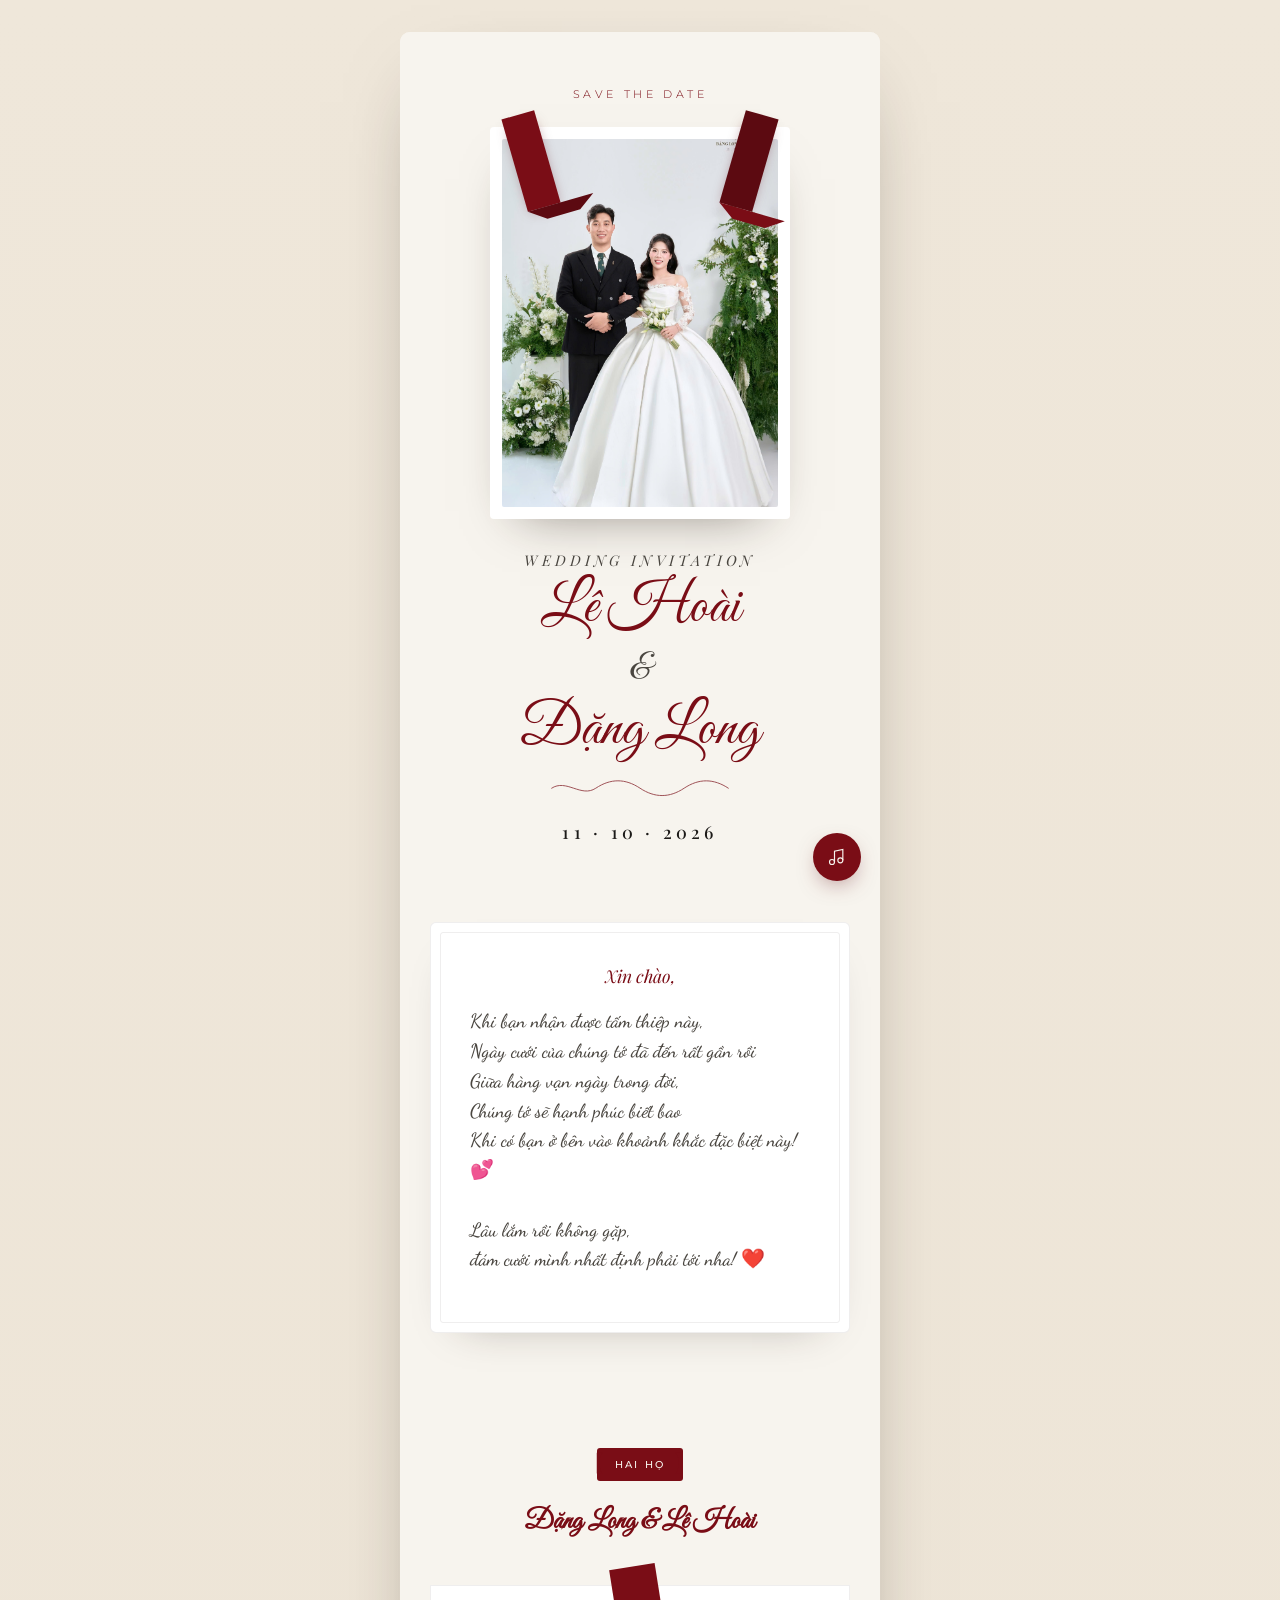
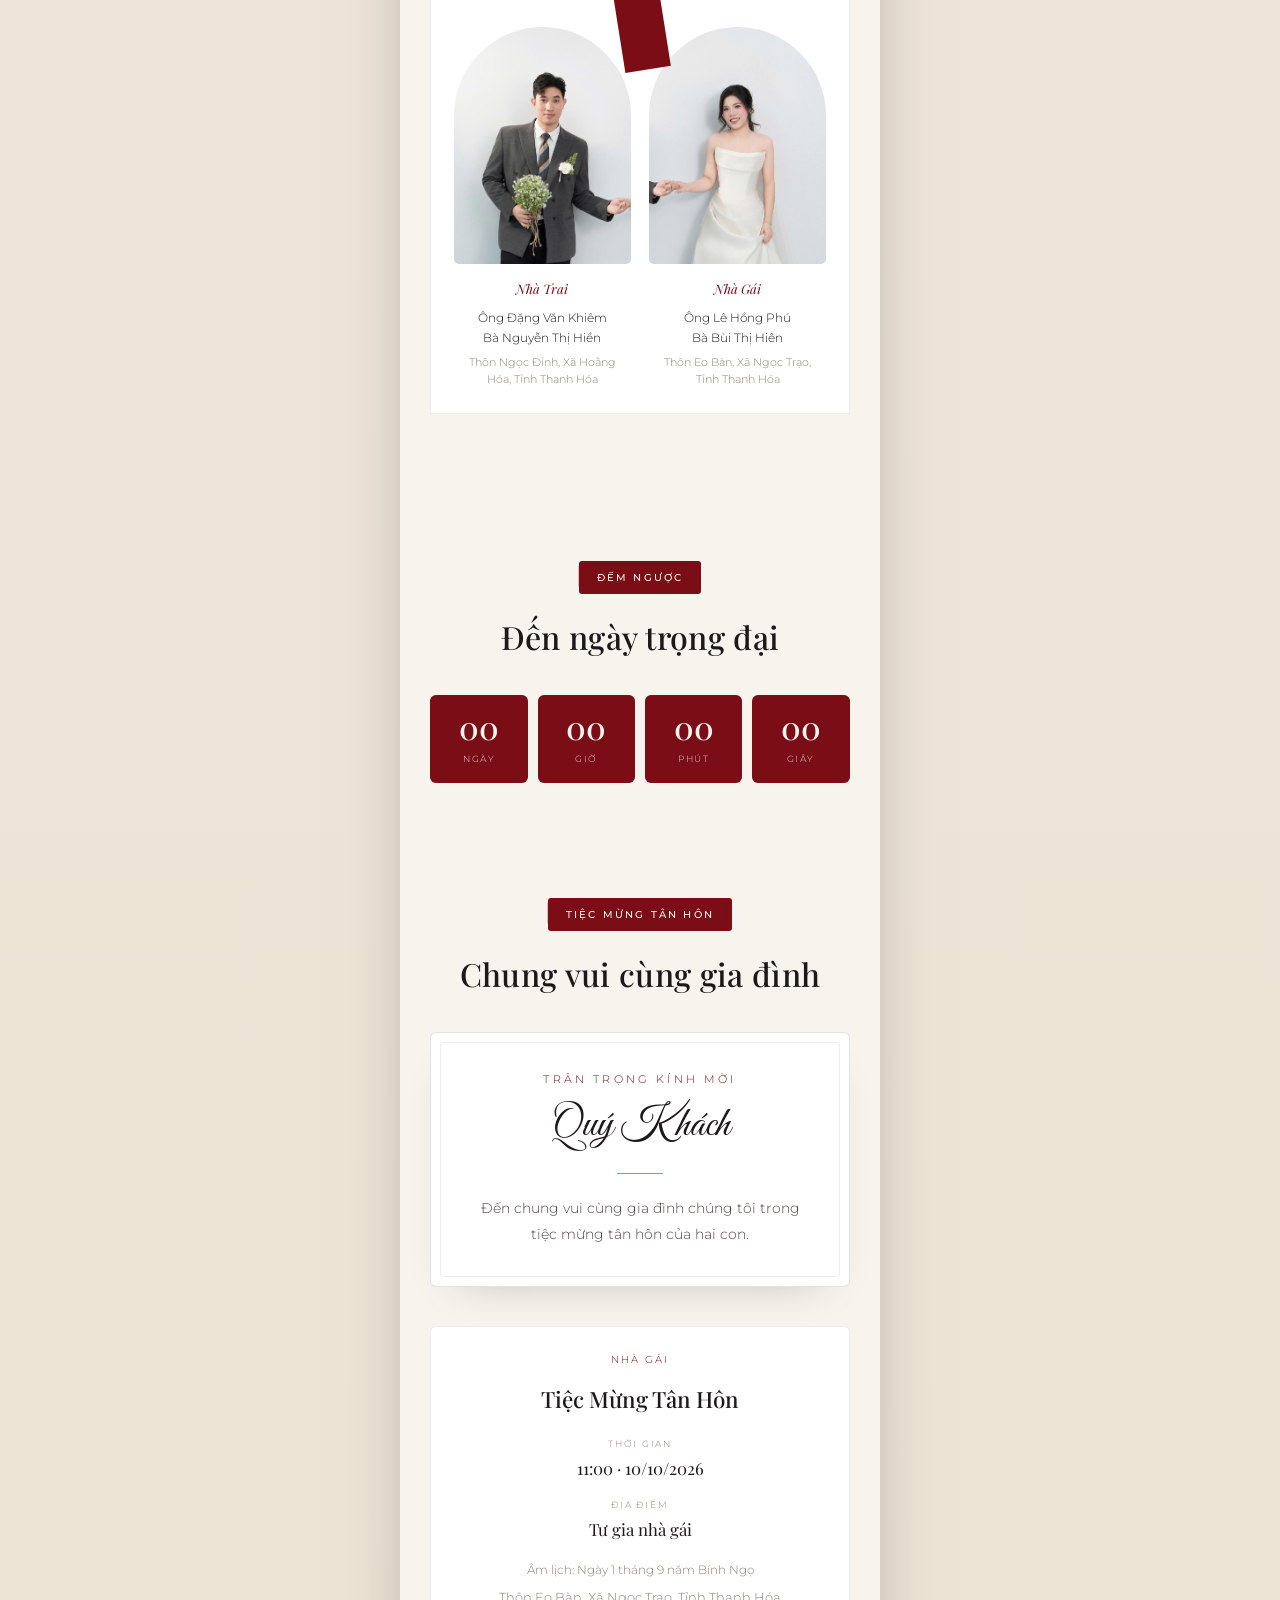
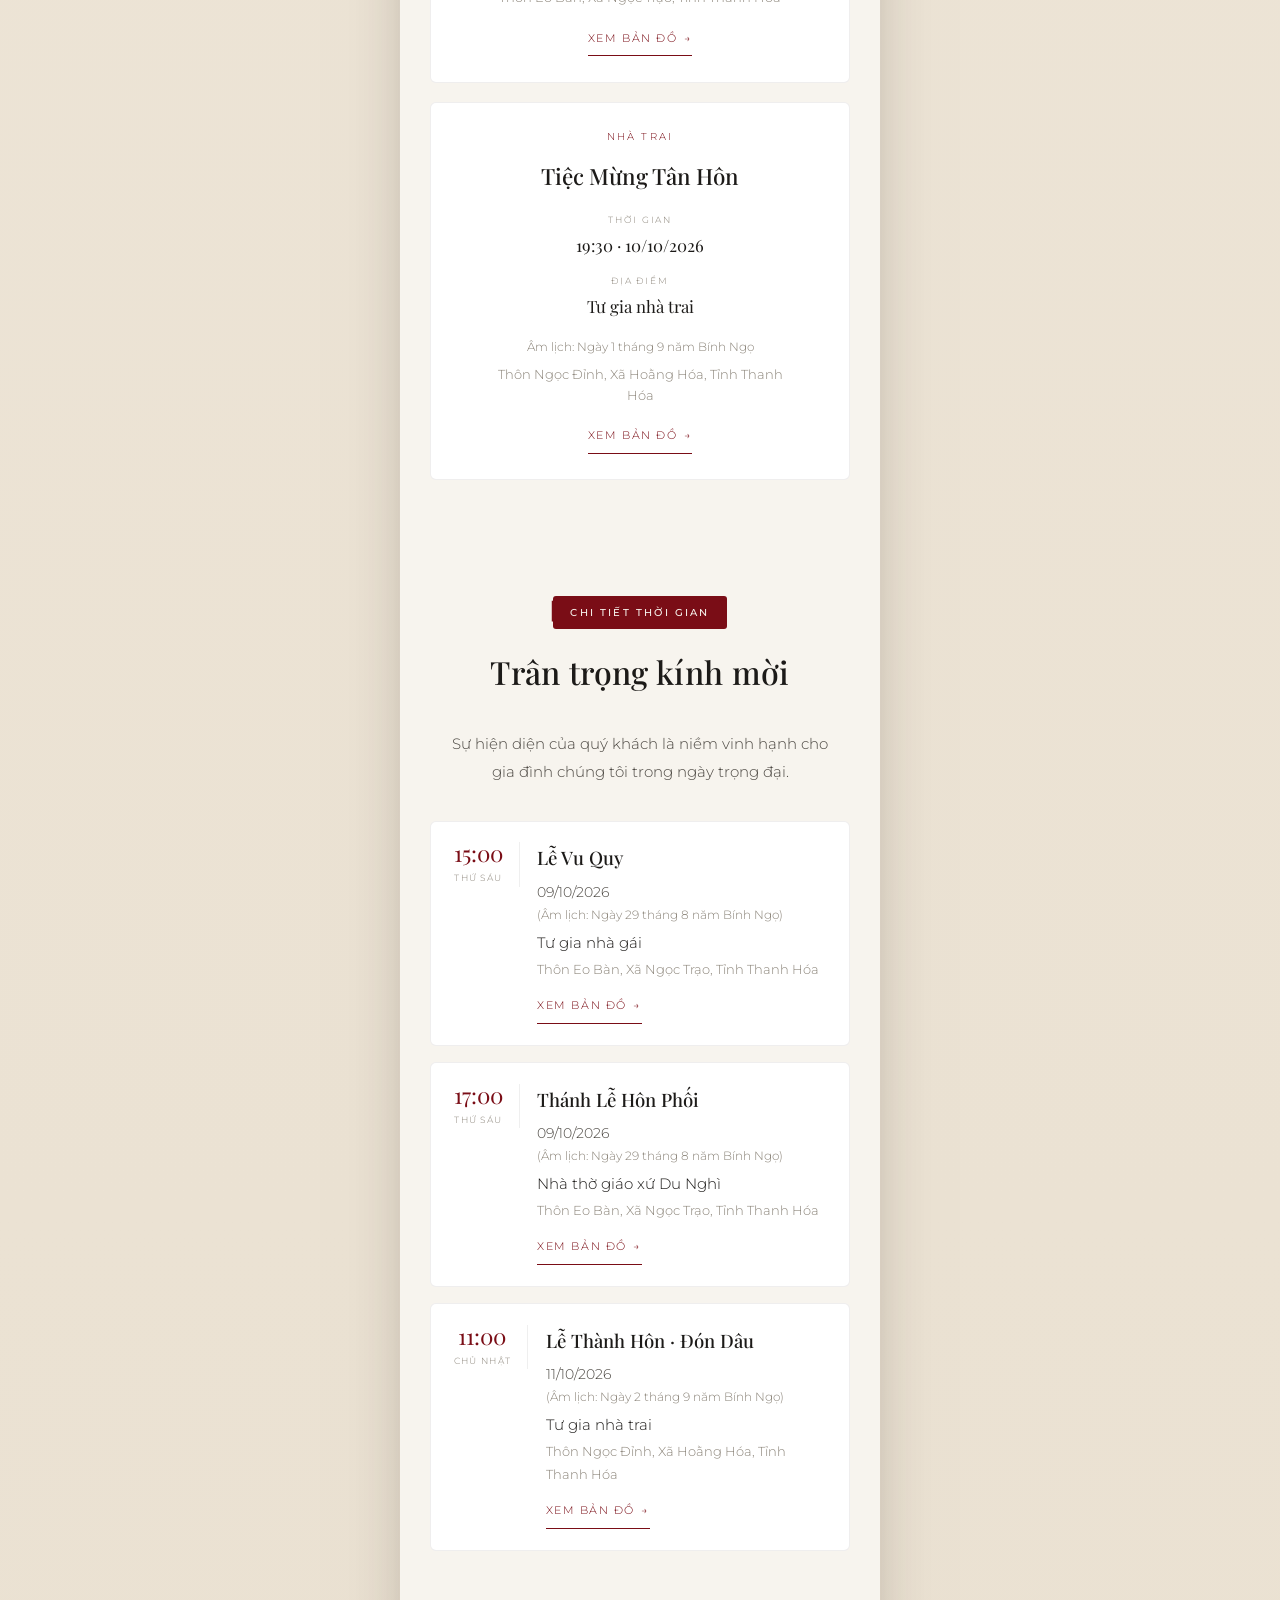
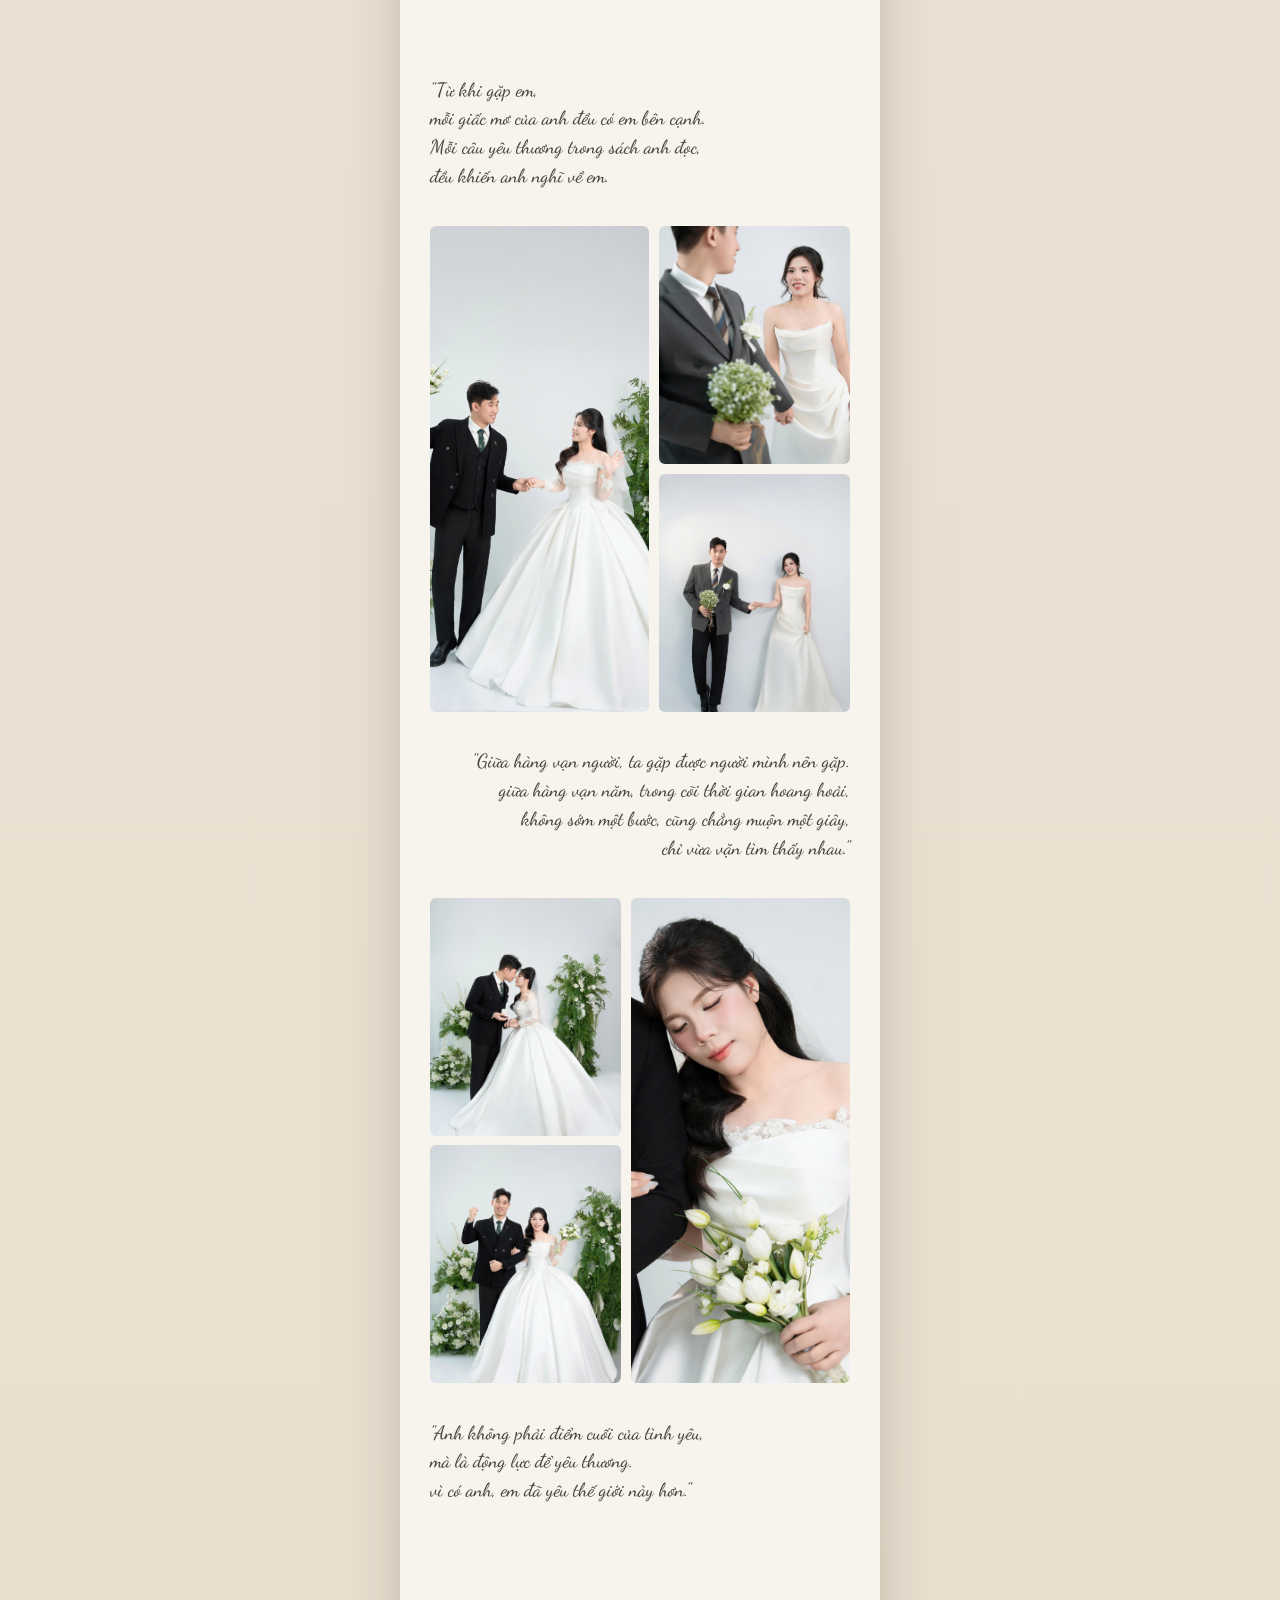
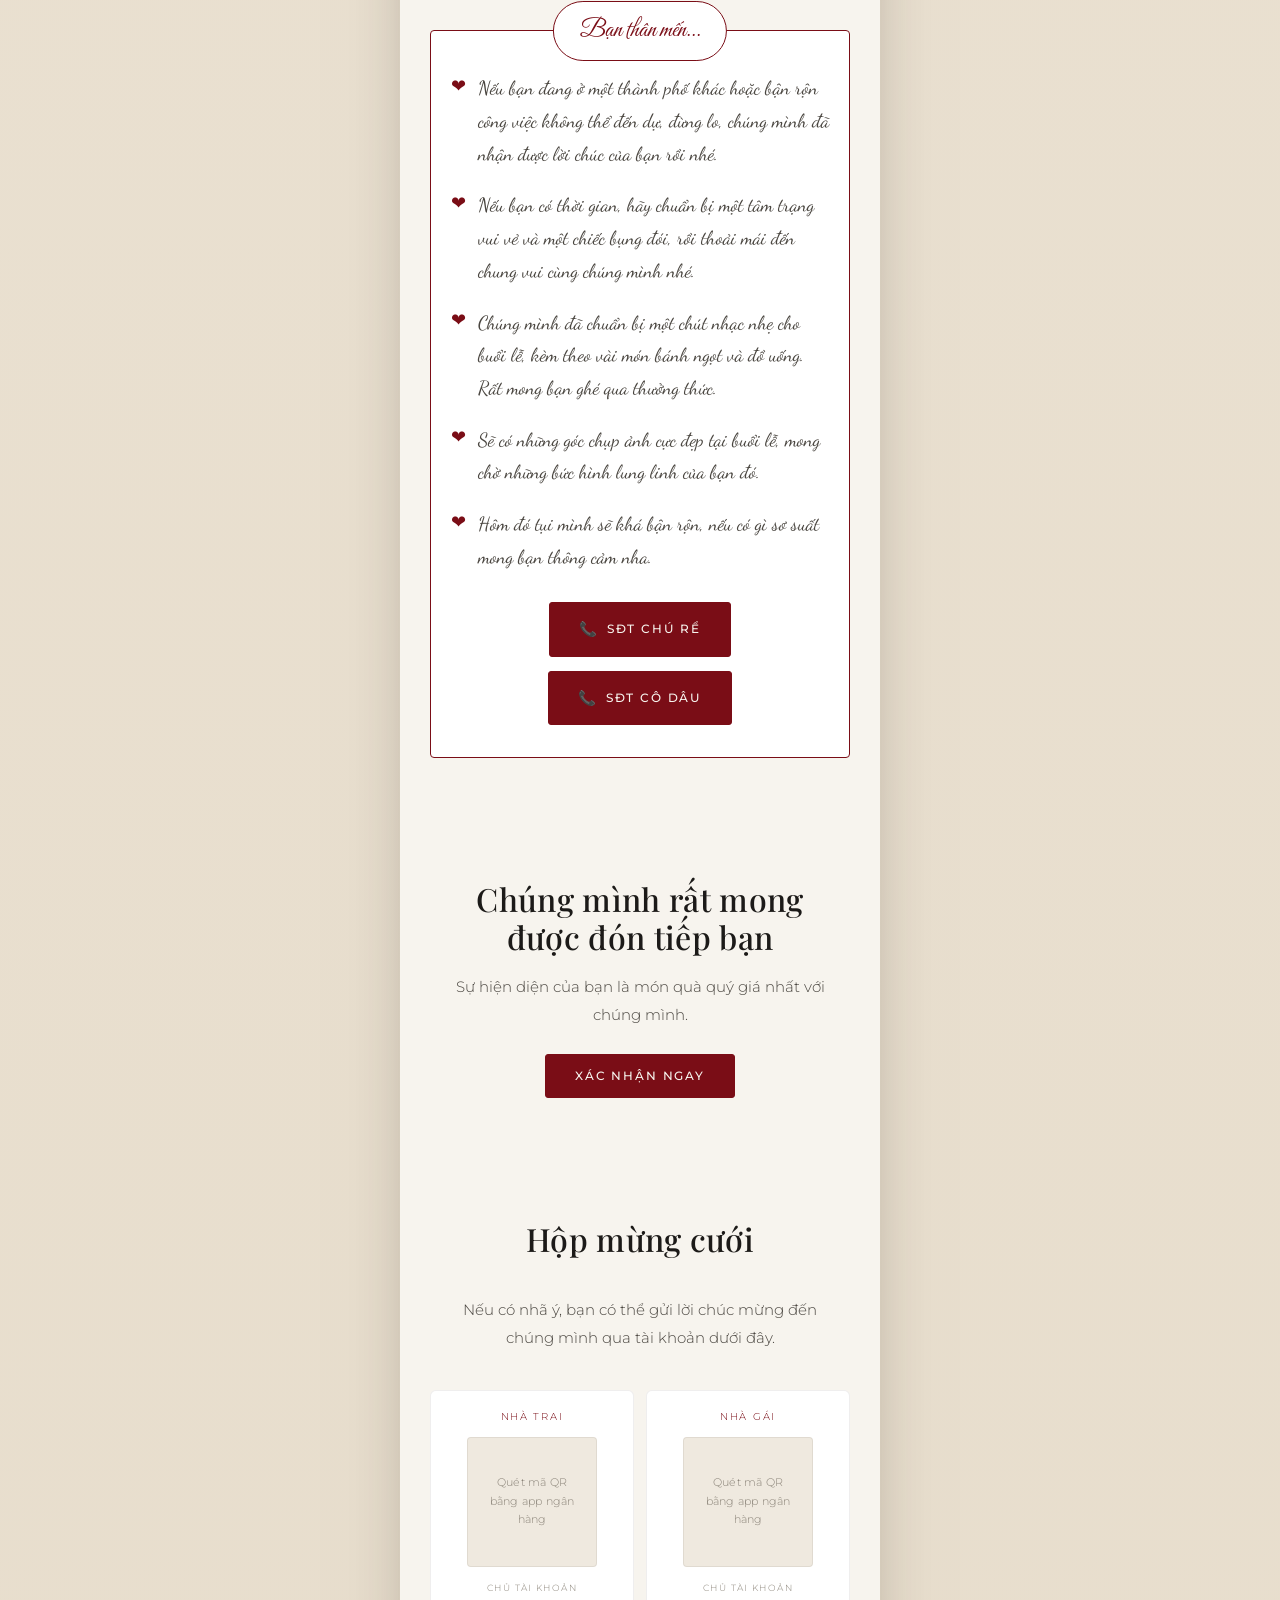
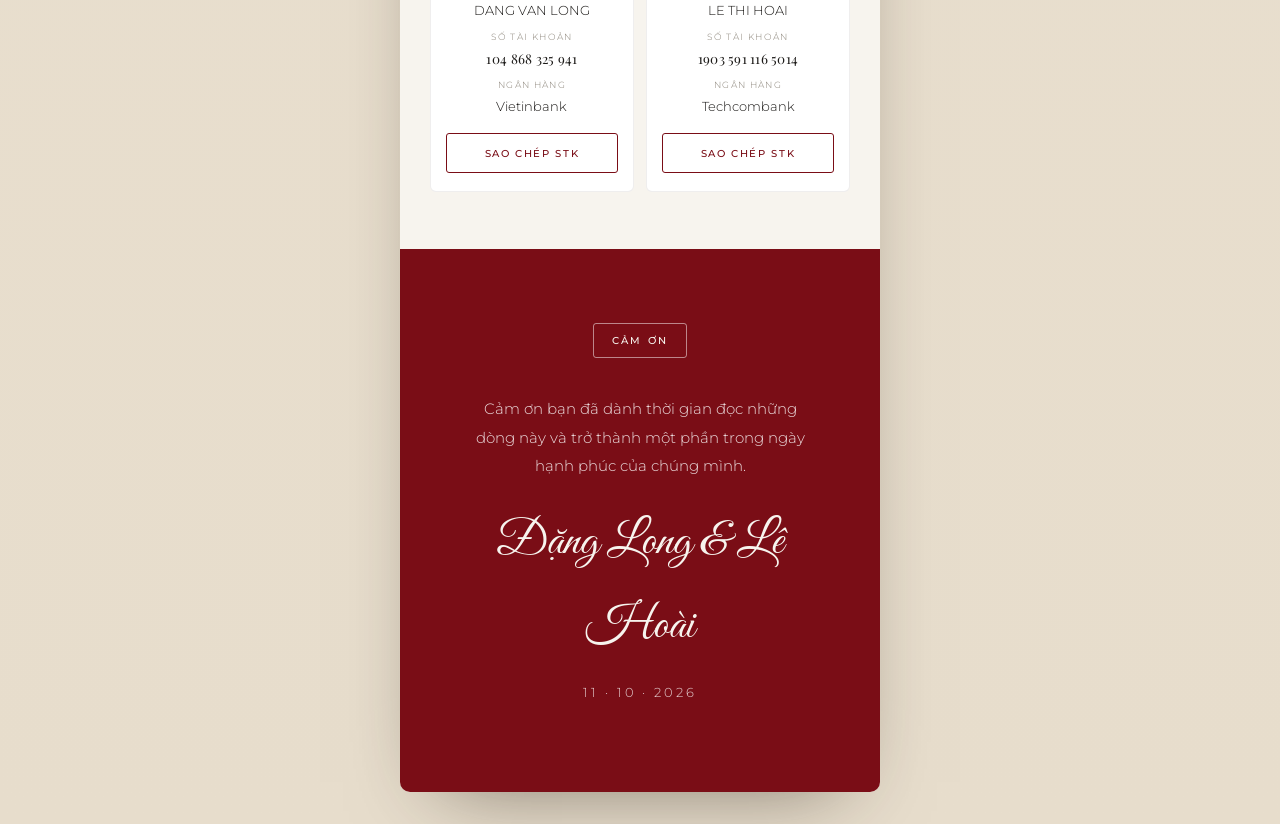
==== commit f3650cd2: "fix" ====
--- a/index.html
+++ b/index.html
@@ -19,11 +19,11 @@
   <link rel="preconnect" href="https://fonts.googleapis.com" />
   <link rel="preconnect" href="https://fonts.gstatic.com" crossorigin />
   <link
-    href="https://fonts.googleapis.com/css2?family=Cormorant+Garamond:ital,wght@0,300;0,400;0,500;0,600;1,300;1,400&family=Playfair+Display:ital,wght@0,400;0,500;0,600;1,400&family=Montserrat:wght@300;400;500&display=swap"
+    href="https://fonts.googleapis.com/css2?family=Cormorant+Garamond:ital,wght@0,300;0,400;0,500;0,600;1,300;1,400&family=Playfair+Display:ital,wght@0,400;0,500;0,600;1,400&family=Great+Vibes&family=Dancing+Script:wght@400;500;600&family=Montserrat:wght@300;400;500&display=swap"
     rel="stylesheet" />
 
   <!-- Preload hero only (performance) -->
-  <link rel="preload" as="image" href="assets/hero.JPG" />
+  <link rel="preload" as="image" href="assets/hero.jpg" />
 
   <link rel="stylesheet" href="style.css" />
 </head>
@@ -44,282 +44,228 @@
   <!-- ===== Custom Cursor (desktop only, JS-toggled) ===== -->
   <div class="cursor" id="cursor" aria-hidden="true"></div>
 
-  <!-- ===== Navigation ===== -->
-  <header class="nav" id="nav">
-    <div class="nav__inner">
-      <a href="#hero" class="nav__brand" aria-label="Về đầu trang">L&amp;H</a>
-      <nav class="nav__links" aria-label="Điều hướng chính">
-        <a href="#story">Chuyện Tình</a>
-        <a href="#coupleSection">Hai Họ</a>
-        <a href="#invitations">Thư Mời</a>
-        <a href="#reception">Tiệc Cưới</a>
-        <a href="#gallery">Khoảnh Khắc</a>
-        <a href="#rsvp">Xác Nhận</a>
-      </nav>
-      <button class="nav__toggle" id="navToggle" aria-label="Mở menu" aria-expanded="false" aria-controls="mobileMenu">
-        <span></span><span></span>
-      </button>
-    </div>
-  </header>
-
-  <!-- ===== Mobile fullscreen menu ===== -->
-  <div class="menu" id="mobileMenu" aria-hidden="true">
-    <nav class="menu__links" aria-label="Điều hướng di động">
-      <a href="#story">Chuyện Tình</a>
-      <a href="#coupleSection">Hai Họ</a>
-      <a href="#invitations">Thư Mời</a>
-      <a href="#reception">Tiệc Cưới</a>
-      <a href="#gallery">Khoảnh Khắc</a>
-      <a href="#rsvp">Xác Nhận</a>
-    </nav>
-  </div>
-
-  <main>
-    <!-- ===== 01 · Hero / Cover ===== -->
-    <section class="hero" id="hero">
-      <div class="hero__bg" data-parallax="0.2">
-        <img src="assets/hero.JPG" alt="Ảnh cưới của Đặng Long và Lê Hoài" class="hero__img" decoding="async" fetchpriority="high" />
-        <div class="hero__overlay"></div>
-      </div>
-      <div class="hero__frame" aria-hidden="true"></div>
-      <div class="hero__content">
-        <div class="hero__card">
-          <p class="label hero__eyebrow">We're getting married</p>
-          <h1 class="hero__names">
-            <span class="hero__name" data-groom>Đặng Long</span>
-            <span class="hero__amp">&amp;</span>
-            <span class="hero__name" data-bride>Lê Hoài</span>
-          </h1>
-          <p class="label label--light hero__save">Lưu Lại Ngày Này</p>
-          <p class="hero__date" data-date-display>11 · 10 · 2026</p>
-        </div>
-      </div>
-      <!-- <a href="#intro" class="scroll-indicator" aria-label="Cuộn xuống để khám phá">
-        <span class="label">Cuộn Xuống</span>
-        <span class="scroll-indicator__arrow" aria-hidden="true"></span>
-      </a> -->
-    </section>
-
-    <!-- ===== Tiệc Mừng Tân Hôn (khu riêng, có lời mời khách) ===== -->
-    <section class="reception section" id="reception">
-      <header class="section__head reveal">
-        <p class="label">Tiệc Mừng Tân Hôn</p>
-        <h2 class="display">Chung vui cùng gia đình</h2>
-        <div class="divider--diamond" aria-hidden="true"><span></span></div>
-      </header>
-      <div class="reception__invite reveal">
-        <p class="reception__lead">Trân trọng kính mời</p>
-        <p class="reception__guest" data-guest-name>Quý Khách</p>
-        <div class="divider" aria-hidden="true"></div>
-        <p class="reception__note">
-          Đến chung vui cùng gia đình chúng tôi trong tiệc mừng tân hôn của hai con.
-        </p>
-      </div>
-      <div class="reception__grid" id="receptionGrid"><!-- render từ script.js --></div>
-    </section>
-
-    <!-- ===== 02 · Intro (editorial split) ===== -->
-    <section class="intro section" id="intro">
-      <div class="wrap intro__grid">
-        <div class="intro__text reveal">
-          <p class="label">Chuyện Của Chúng Mình</p>
-          <h2 class="display">Hai trái tim,<br />một hành trình chung.</h2>
-          <p class="intro__quote">&ldquo;Dù cuộc đời đưa ta đến đâu, anh cũng muốn cùng em đi đến đó.&rdquo;</p>
-          <p class="lead" style="margin-top:1.4rem">
-            Từ một lời chào giản dị, chúng mình đã cùng nhau viết nên câu chuyện
-            của riêng mình — và hôm nay, mong được kể tiếp câu chuyện ấy cùng bạn.
-          </p>
-        </div>
-        <figure class="intro__figure reveal reveal--mask">
-          <img src="assets/final.png" alt="Đặng Long và Lê Hoài" loading="lazy" decoding="async" />
-        </figure>
-      </div>
-    </section>
-
-    <!-- ===== Countdown ===== -->
-    <section class="countdown section" id="countdown">
-      <div class="countdown__bg" data-parallax="0.15">
-        <img src="assets/countdown-bg.png" alt="" aria-hidden="true" loading="lazy" decoding="async" />
-        <div class="countdown__overlay"></div>
-      </div>
-      <div class="countdown__content reveal">
-        <p class="label label--light">Đếm Ngược Đến Ngày Trọng Đại</p>
+  <!-- ====== INVITE COLUMN (cột thiệp — mobile-first, PC căn giữa) ====== -->
+  <div class="invite" id="invite">
+    <main>
+      <!-- ===== 01 · Hero / Cover ===== -->
+      <section class="hero" id="hero">
+        <p class="hero__eyebrow">Save The Date</p>
+        <div class="hero__photo reveal">
+          <span class="ribbon ribbon--tl" aria-hidden="true"></span>
+          <span class="ribbon ribbon--tr" aria-hidden="true"></span>
+          <img src="assets/hero.jpg" alt="Ảnh cưới của Đặng Long và Lê Hoài"
+               decoding="async" fetchpriority="high" />
+        </div>
+        <p class="hero__invite-label">Wedding Invitation</p>
+        <h1 class="hero__names">
+          <span class="hero__name" data-groom>Đặng Long</span>
+          <span class="hero__amp">&amp;</span>
+          <span class="hero__name" data-bride>Lê Hoài</span>
+        </h1>
+        <div class="squiggle" aria-hidden="true">
+          <svg viewBox="0 0 220 20" fill="none" stroke="currentColor" stroke-width="1.2">
+            <path d="M2 10c18-12 36 12 54 0s36-12 54 0 36 12 54 0 36-12 54 0" stroke-linecap="round"/>
+          </svg>
+        </div>
+        <p class="hero__date" data-date-display>11 · 10 · 2026</p>
+      </section>
+
+      <!-- ===== 02 · Lời ngỏ (quote) ===== -->
+      <section class="opening section">
+        <div class="opening__card reveal">
+          <p class="opening__lead">Xin chào,</p>
+          <p class="opening__text">        
+Khi bạn nhận được tấm thiệp này, <br>
+Ngày cưới của chúng tớ đã đến rất gần rồi <br>
+Giữa hàng vạn ngày trong đời, <br>
+Chúng tớ sẽ hạnh phúc biết bao<br>
+Khi có bạn ở bên vào khoảnh khắc đặc biệt này! 💕<br><br>
+
+Lâu lắm rồi không gặp, <br>
+đám cưới mình nhất định phải tới nha! ❤️
+          </p>
+        </div>
+      </section>
+
+      <!-- ===== 03 · Chú Rể & Cô Dâu / Hai Họ ===== -->
+      <section class="couple section" id="coupleSection">
+        <header class="section__head reveal">
+          <span class="pill">Hai Họ</span>
+          <h2 class="opening__sign" data-couple>Chú rể  &amp;  Cô dâu</h2>
+        </header>
+        <div class="couple__grid" id="couple"><!-- render từ script.js --></div>
+      </section>
+
+      <!-- ===== 04 · Đếm ngược ===== -->
+      <section class="countdown section" id="countdown">
+        <header class="section__head reveal">
+          <span class="pill">Đếm Ngược</span>
+          <h2 class="display">Đến ngày trọng đại</h2>
+        </header>
         <div class="countdown__grid" id="countdownGrid" role="timer" aria-live="off">
           <div class="countdown__unit"><span class="countdown__num" data-cd="days">--</span><span class="countdown__lbl">Ngày</span></div>
           <div class="countdown__unit"><span class="countdown__num" data-cd="hours">--</span><span class="countdown__lbl">Giờ</span></div>
           <div class="countdown__unit"><span class="countdown__num" data-cd="minutes">--</span><span class="countdown__lbl">Phút</span></div>
           <div class="countdown__unit"><span class="countdown__num" data-cd="seconds">--</span><span class="countdown__lbl">Giây</span></div>
         </div>
-      </div>
-    </section>
-
-    <!-- ===== 03 · Love Story / Timeline ===== -->
-    <section class="timeline section section--soft" id="story">
-      <header class="section__head reveal">
-        <p class="label">Chuyện Của Chúng Mình</p>
-        <h2 class="display">Hành trình đến trọn đời</h2>
-        <div class="divider--diamond" aria-hidden="true"><span></span></div>
-      </header>
-      <div class="timeline__track" id="timelineTrack">
-        <div class="timeline__line" aria-hidden="true"><span id="timelineProgress"></span></div>
-
-        <article class="timeline__item reveal">
-          <div class="timeline__year">2021</div>
-          <div class="timeline__card">
-            <h3>Lần Đầu Gặp Gỡ</h3>
-            <p>Một lời chào giản dị đã mở ra khởi đầu cho câu chuyện của chúng mình.</p>
-          </div>
-        </article>
-
-        <article class="timeline__item reveal">
-          <div class="timeline__year">2022</div>
-          <div class="timeline__card">
-            <h3>Yêu Nhau</h3>
-            <p>Một buổi tối bình yên, một câu hỏi khẽ khàng và một cái gật đầu mỉm cười.</p>
-          </div>
-        </article>
-
-        <article class="timeline__item reveal">
-          <div class="timeline__year">2023 – 2025</div>
-          <div class="timeline__card">
-            <h3>Đồng Hành</h3>
-            <p>Chúng mình cùng đi qua bao niềm vui, thử thách — để hiểu và trân trọng nhau hơn mỗi ngày.</p>
-          </div>
-        </article>
-
-        <article class="timeline__item reveal">
-          <div class="timeline__year">2026</div>
-          <div class="timeline__card">
-            <h3>Lời Cầu Hôn</h3>
-            <p>Một chiếc nhẫn, một lời hứa cho cả chặng đường dài phía trước.</p>
-          </div>
-        </article>
-
-        <article class="timeline__item reveal">
-          <div class="timeline__year">10 · 2026</div>
-          <div class="timeline__card">
-            <h3>Về Chung Một Nhà</h3>
-            <p>Hôm nay, chúng mình chính thức bắt đầu một hành trình mới mang tên gia đình.</p>
-          </div>
-        </article>
-      </div>
-    </section>
-
-    <!-- ===== 04 · Chú Rể & Cô Dâu / Hai Họ (render từ script.js) ===== -->
-    <section class="couple section" id="coupleSection">
-      <header class="section__head reveal">
-        <p class="label">Trân Trọng Kính Mời</p>
-        <h2 class="display">Chú Rể &amp; Cô Dâu</h2>
-        <div class="divider--diamond" aria-hidden="true"><span></span></div>
-      </header>
-      <div class="couple__grid" id="couple"><!-- render từ script.js --></div>
-    </section>
-
-    <!-- ===== 05 · Thư Mời (nhà trai / nhà gái) ===== -->
-    <section class="details section section--soft" id="invitations">
-      <header class="section__head reveal">
-        <p class="label">Thư Mời</p>
-        <h2 class="display">Trân trọng kính mời</h2>
-        <div class="divider--diamond" aria-hidden="true"><span></span></div>
-      </header>
-      <p class="lead lead--center" style="margin-bottom:clamp(2rem,5vw,3.5rem)">
-        Sự hiện diện của quý khách là niềm vinh hạnh cho gia đình chúng tôi trong ngày trọng đại.
-      </p>
-      <!-- Danh sách nghi lễ đầy đủ, render động từ config.events -->
-      <div class="events" id="eventsGrid"><!-- render từ script.js --></div>
-    </section>
-
-    <!-- ===== 06 · Lịch trình trong ngày (render động từ config.dayTimeline) ===== -->
-    <section class="day-timeline section" id="wedding">
-      <header class="section__head reveal">
-        <p class="label">Trình Tự Trong Ngày</p>
-        <h2 class="display">Diễn biến ngày trọng đại</h2>
-        <div class="divider--diamond" aria-hidden="true"><span></span></div>
-      </header>
-      <ul class="day-timeline__list" id="dayTimeline"><!-- render từ script.js --></ul>
-    </section>
-
-    <!-- ===== 07 · Gallery ===== -->
-    <section class="gallery section section--soft" id="gallery">
-      <header class="section__head reveal">
-        <p class="label">Khoảnh Khắc</p>
-        <h2 class="display">Đôi khoảnh khắc<br />trên hành trình của chúng mình.</h2>
-      </header>
-      <div class="gallery__grid" id="galleryGrid">
-        <button class="gallery__item gallery__item--tall reveal" data-index="0" aria-label="Xem ảnh 1 lớn">
-          <img src="assets/gallery-01.png" alt="Khoảnh khắc 1" loading="lazy" decoding="async" />
-        </button>
-        <button class="gallery__item reveal" data-index="1" aria-label="Xem ảnh 2 lớn">
-          <img src="assets/gallery-02.png" alt="Khoảnh khắc 2" loading="lazy" decoding="async" />
-        </button>
-        <button class="gallery__item reveal" data-index="2" aria-label="Xem ảnh 3 lớn">
-          <img src="assets/gallery-03.png" alt="Khoảnh khắc 3" loading="lazy" decoding="async" />
-        </button>
-        <button class="gallery__item reveal" data-index="3" aria-label="Xem ảnh 4 lớn">
-          <img src="assets/gallery-04.png" alt="Khoảnh khắc 4" loading="lazy" decoding="async" />
-        </button>
-        <button class="gallery__item gallery__item--wide reveal" data-index="4" aria-label="Xem ảnh 5 lớn">
-          <img src="assets/gallery-05.png" alt="Khoảnh khắc 5" loading="lazy" decoding="async" />
-        </button>
-        <button class="gallery__item gallery__item--wide reveal" data-index="5" aria-label="Xem ảnh 6 lớn">
-          <img src="assets/gallery-06.png" alt="Khoảnh khắc 6" loading="lazy" decoding="async" />
-        </button>
-      </div>
-    </section>
-
-    <!-- ===== Couple Quote ===== -->
-    <section class="quote section" id="quote">
-      <blockquote class="quote__inner reveal">
-        <p class="quote__text">
-          &ldquo;Dù cuộc đời đưa ta đến đâu,<br />anh cũng muốn cùng em đi đến đó.&rdquo;
+      </section>
+
+       <!-- ===== 06 · Tiệc Mừng Tân Hôn ===== -->
+      <section class="reception section" id="reception">
+        <header class="section__head reveal">
+          <span class="pill">Tiệc Mừng Tân Hôn</span>
+          <h2 class="display">Chung vui cùng gia đình</h2>
+        </header>
+        <div class="reception__invite reveal">
+          <p class="reception__lead">Trân trọng kính mời</p>
+          <p class="reception__guest" data-guest-name>Quý Khách</p>
+          <div class="divider" aria-hidden="true"></div>
+          <p class="reception__note">
+            Đến chung vui cùng gia đình chúng tôi trong tiệc mừng tân hôn của hai con.
+          </p>
+        </div>
+        <div class="reception__grid" id="receptionGrid"><!-- render từ script.js --></div>
+      </section>
+
+      <!-- ===== 05 · Thư Mời (nhà trai / nhà gái) ===== -->
+      <section class="details section" id="invitations">
+        <header class="section__head reveal">
+          <span class="pill">Chi tiết thời gian</span>
+          <h2 class="display">Trân trọng kính mời</h2>
+        </header>
+        <p class="lead lead--center">
+          Sự hiện diện của quý khách là niềm vinh hạnh cho gia đình chúng tôi trong ngày trọng đại.
         </p>
-        <cite class="quote__cite label" data-couple-upper>— Đặng Long &amp; Lê Hoài</cite>
-      </blockquote>
-    </section>
-
-    <!-- ===== 08 · RSVP ===== -->
-    <section class="rsvp section section--soft" id="rsvp">
-      <div class="rsvp__inner reveal">
-        <p class="label">Xác Nhận Tham Dự</p>
-        <h2 class="display">Chúng mình rất mong<br />được đón tiếp bạn</h2>
-        <p class="lead">Sự hiện diện của bạn là món quà quý giá nhất với chúng mình.</p>
-        <button class="btn btn--filled" id="rsvpOpen">Xác Nhận Ngay</button>
-      </div>
-    </section>
-
-    <!-- ===== 09 · Wedding Gift (render từ script.js) ===== -->
-    <section class="gift section section--paper" id="gift">
-      <div class="gift__inner reveal">
-        <p class="label">Gửi Chút Yêu Thương</p>
-        <h2 class="display">Sự hiện diện của bạn<br />đã là món quà quý giá nhất.</h2>
-        <p class="lead gift__note">
+        <div class="events" id="eventsGrid"><!-- render từ script.js --></div>
+      </section>
+
+
+      <!-- ===== 07 · Gallery / Khoảnh Khắc ===== -->
+      <section class="gallery section" id="gallery">
+        <!-- <header class="section__head reveal">
+          <span class="pill">Khoảnh Khắc</span>
+          <h2 class="display">Của chúng mình</h2>
+        </header> -->
+        <div class="gallery__story" id="galleryGrid">
+          <p class="gallery__quote reveal">
+            "Từ khi gặp em,<br>
+            mỗi giấc mơ của anh đều có em bên cạnh.<br>
+            Mỗi câu yêu thương trong sách anh đọc,<br>
+            đều khiến anh nghĩ về em.
+          </p>
+
+          <div class="gallery__collage reveal">
+            <button class="gallery__item g-tall" data-index="0" aria-label="Xem ảnh 1 lớn">
+              <img src="assets/gallery-01.png" alt="Khoảnh khắc 1" loading="lazy" decoding="async" />
+            </button>
+            <button class="gallery__item" data-index="1" aria-label="Xem ảnh 2 lớn">
+              <img src="assets/gallery-02.png" alt="Khoảnh khắc 2" loading="lazy" decoding="async" />
+            </button>
+            <button class="gallery__item" data-index="2" aria-label="Xem ảnh 3 lớn">
+              <img src="assets/gallery-03.png" alt="Khoảnh khắc 3" loading="lazy" decoding="async" />
+            </button>
+          </div>
+
+          <p class="gallery__quote gallery__quote--right reveal">
+            "Giữa hàng vạn người, ta gặp được người mình nên gặp.<br>
+            giữa hàng vạn năm, trong cõi thời gian hoang hoải,<br>
+            không sớm một bước, cũng chẳng muộn một giây,<br>
+            chỉ vừa vặn tìm thấy nhau."
+          </p>
+
+          <div class="gallery__collage gallery__collage--alt reveal">
+            <button class="gallery__item" data-index="3" aria-label="Xem ảnh 4 lớn">
+              <img src="assets/gallery-04.png" alt="Khoảnh khắc 4" loading="lazy" decoding="async" />
+            </button>
+            <button class="gallery__item g-tall" data-index="4" aria-label="Xem ảnh 5 lớn">
+              <img src="assets/gallery-05.png" alt="Khoảnh khắc 5" loading="lazy" decoding="async" />
+            </button>
+            <button class="gallery__item" data-index="5" aria-label="Xem ảnh 6 lớn">
+              <img src="assets/gallery-06.png" alt="Khoảnh khắc 6" loading="lazy" decoding="async" />
+            </button>
+          </div>
+
+          <p class="gallery__quote reveal">
+            "Anh không phải điểm cuối của tình yêu, <br>
+            mà là động lực để yêu thương. <br>
+            vì có anh, em đã yêu thế giới này hơn."
+          </p>
+        </div>
+      </section>
+
+      <!-- ===== 07b · Lời nhắn tới khách mời ===== -->
+      <section class="notes section" id="notes">
+        <div class="notes__card reveal">
+          <p class="notes__title">Bạn thân mến...</p>
+          <ul class="notes__list">
+            <li class="notes__item">
+              <span class="notes__heart" aria-hidden="true">❤</span>
+              <p>Nếu bạn đang ở một thành phố khác hoặc bận rộn công việc không thể đến dự, đừng lo, chúng mình đã nhận được lời chúc của bạn rồi nhé.</p>
+            </li>
+            <li class="notes__item">
+              <span class="notes__heart" aria-hidden="true">❤</span>
+              <p>Nếu bạn có thời gian, hãy chuẩn bị một tâm trạng vui vẻ và một chiếc bụng đói, rồi thoải mái đến chung vui cùng chúng mình nhé.</p>
+            </li>
+            <li class="notes__item">
+              <span class="notes__heart" aria-hidden="true">❤</span>
+              <p>Chúng mình đã chuẩn bị một chút nhạc nhẹ cho buổi lễ, kèm theo vài món bánh ngọt và đồ uống. Rất mong bạn ghé qua thưởng thức.</p>
+            </li>
+            <li class="notes__item">
+              <span class="notes__heart" aria-hidden="true">❤</span>
+              <p>Sẽ có những góc chụp ảnh cực đẹp tại buổi lễ, mong chờ những bức hình lung linh của bạn đó.</p>
+            </li>
+            <li class="notes__item">
+              <span class="notes__heart" aria-hidden="true">❤</span>
+              <p>Hôm đó tụi mình sẽ khá bận rộn, nếu có gì sơ suất mong bạn thông cảm nha.</p>
+            </li>
+          </ul>
+          <div class="notes__actions">
+            <a class="btn btn--filled notes__call" href="tel:0347730837" data-call-groom>
+              <span class="notes__call-icon" aria-hidden="true">📞</span> SĐT chú rể
+            </a>
+            <a class="btn btn--filled notes__call" href="tel:0352088635" data-call-bride>
+              <span class="notes__call-icon" aria-hidden="true">📞</span> SĐT cô dâu
+            </a>
+          </div>
+        </div>
+      </section>
+
+      <!-- ===== 08 · RSVP ===== -->
+      <section class="rsvp section" id="rsvp">
+        <div class="rsvp__inner reveal">
+          <!-- <span class="pill">Xác Nhận Tham Dự</span> -->
+          <h2 class="display">Chúng mình rất mong<br />được đón tiếp bạn</h2>
+          <p class="lead lead--center">Sự hiện diện của bạn là món quà quý giá nhất với chúng mình.</p>
+          <button class="btn btn--filled" id="rsvpOpen">Xác Nhận Ngay</button>
+        </div>
+      </section>
+
+      <!-- ===== 09 · Wedding Gift (QR — 2 cột cùng 1 hàng) ===== -->
+      <section class="gift section" id="gift">
+        <header class="section__head reveal">
+          <!-- <span class="pill">Gửi Chút Yêu Thương</span> -->
+          <h2 class="display">Hộp mừng cưới</h2>
+        </header>
+        <p class="lead lead--center gift__note">
           Nếu có nhã ý, bạn có thể gửi lời chúc mừng đến chúng mình qua tài khoản dưới đây.
         </p>
-      </div>
-      <div class="banks" id="banks"><!-- render từ script.js --></div>
-    </section>
-
-    <!-- ===== 10 · Final / Closing ===== -->
-    <section class="final section" id="final">
-      <div class="final__bg" data-parallax="0.1">
-        <img src="assets/final.png" alt="" aria-hidden="true" loading="lazy" decoding="async" />
-        <div class="final__overlay"></div>
-      </div>
-      <div class="final__content reveal">
-        <p class="label label--light">Cảm Ơn</p>
-        <h2 class="final__title">Vì đã là một phần<br />trong chuyện tình của chúng mình</h2>
-        <p class="final__names" data-couple>Đặng Long &amp; Lê Hoài</p>
-        <p class="final__date" data-date-display>11 · 10 · 2026</p>
-      </div>
-    </section>
-  </main>
-
-  <!-- ===== Footer ===== -->
-  <footer class="footer">
-    <p class="label">Thân Thương,</p>
-    <p class="footer__names" data-couple>Đặng Long &amp; Lê Hoài</p>
-    <p class="footer__copy">© 2026</p>
-  </footer>
+        <div class="banks" id="banks"><!-- render từ script.js — 2 cột --></div>
+      </section>
+
+      <!-- ===== 10 · Final / Closing ===== -->
+      <section class="final section" id="final">
+        <div class="final__content reveal">
+          <p class="pill pill--ghost">Cảm Ơn</p>
+          <p class="final__text">
+            Cảm ơn bạn đã dành thời gian đọc những dòng này và trở thành một phần
+            trong ngày hạnh phúc của chúng mình.
+          </p>
+          <p class="final__names" data-couple>Đặng Long <&amp; Lê Hoài</p>
+          <p class="final__date" data-date-display>11 · 10 · 2026</p>
+        </div>
+      </section>
+    </main>
+  </div>
 
   <!-- ===== Floating Music Button ===== -->
   <button class="music" id="musicBtn" aria-label="Bật nhạc nền" aria-pressed="false">
@@ -327,7 +273,7 @@
       <path d="M9 18V5l10-2v13" /><circle cx="6" cy="18" r="3" /><circle cx="16" cy="16" r="3" />
     </svg>
   </button>
-  <audio id="bgMusic" src="assets/i_do.mp3" loop preload="none"></audio>
+  <audio id="bgMusic" src="assets/Say Yes.mp3" loop preload="auto"></audio>
 
   <!-- ===== Lightbox ===== -->
   <div class="lightbox" id="lightbox" aria-hidden="true" role="dialog" aria-modal="true" aria-label="Xem ảnh">
@@ -345,7 +291,7 @@
     <div class="modal__panel">
       <button class="modal__close" data-close-modal aria-label="Đóng">&times;</button>
       <div class="modal__body" id="rsvpFormWrap">
-        <p class="label">Xác Nhận Tham Dự</p>
+        <span class="pill">Xác Nhận Tham Dự</span>
         <h3 class="modal__title" id="rsvpTitle">Chúng mình rất mong được gặp bạn</h3>
         <form class="rsvp-form" id="rsvpForm" novalidate>
           <div class="field">
--- a/style.css
+++ b/style.css
@@ -1,29 +1,32 @@
 /* =========================================================
    Đặng Long & Lê Hoài — Wedding Invitation
-   Fine-Art Editorial · Warm Ivory palette
+   Mobile invitation · Ivory + Deep Maroon · centered phone column
    ---------------------------------------------------------
-   Design tokens → base → components (theo thứ tự section)
+   Design tokens → base → layout → components
    ========================================================= */
 
 /* ---------- Design Tokens ---------- */
 :root {
   /* Color */
-  --ivory: #f7f3ed;
-  --cream: #efe8dd;
-  --champagne: #e4d6c1;
-  --taupe: #a18f78;
-  --taupe-soft: #b9ab96;
-  --warm-gray: #746c61;
-  --ink: #292621;
-  --ink-soft: #4a443c;
-  --white-warm: #fcfaf6;
-  --line: rgba(41, 38, 33, 0.14);
-  --line-soft: rgba(41, 38, 33, 0.08);
-  --overlay: rgba(30, 26, 21, 0.5);
+  --ivory: #f7f4ee;
+  --cream: #efe9df;
+  --paper: #ffffff;
+  --maroon: #7a0d16;
+  --maroon-dk: #5c0a11;
+  --champagne: #e6ddcd;
+  --ink: #1c1a18;
+  --ink-soft: #4a4640;
+  --muted: #8a8378;
+  --line: rgba(28, 26, 24, 0.12);
+  --line-soft: rgba(28, 26, 24, 0.07);
+  --overlay: rgba(28, 24, 20, 0.5);
+  --danger: #b3452f;
 
   /* Type */
   --serif: "Playfair Display", "Cormorant Garamond", Georgia, serif;
   --serif-alt: "Cormorant Garamond", Georgia, serif;
+  --script: "Great Vibes", "Cormorant Garamond", cursive;
+  --handwrite: "Dancing Script", "Great Vibes", cursive;
   --sans: "Montserrat", system-ui, -apple-system, "Segoe UI", sans-serif;
 
   /* Motion */
@@ -31,8 +34,6 @@
   --dur: 0.9s;
 
   /* Layers */
-  --z-nav: 100;
-  --z-menu: 200;
   --z-music: 300;
   --z-modal: 1000;
   --z-preloader: 2000;
@@ -45,7 +46,8 @@
 
 body {
   margin: 0;
-  background: var(--ivory);
+  /* Nền hai bên khi mở trên PC — cột thiệp nằm giữa */
+  background: linear-gradient(180deg, #efe7da, #e7ddcc);
   color: var(--ink);
   font-family: var(--sans);
   font-weight: 300;
@@ -59,91 +61,98 @@
 a { color: inherit; text-decoration: none; }
 button { font-family: inherit; cursor: pointer; }
 
+/* ---------- INVITE COLUMN (cột thiệp) ---------- */
+.invite {
+  width: 100%;
+  max-width: 480px;
+  margin: 0 auto;
+  background: var(--ivory);
+  position: relative;
+  overflow: hidden;
+}
+@media (min-width: 520px) {
+  body { padding: 2rem 0; }
+  .invite {
+    box-shadow: 0 30px 80px -40px rgba(40, 30, 20, 0.6);
+    border-radius: 10px;
+  }
+}
+
 /* ---------- Type helpers ---------- */
-.label {
+.pill {
+  display: inline-block;
   font-family: var(--sans);
-  font-weight: 400;
-  font-size: 0.72rem;
-  letter-spacing: 0.34em;
+  font-weight: 500;
+  font-size: 0.62rem;
+  letter-spacing: 0.22em;
   text-transform: uppercase;
-  color: var(--taupe);
-  margin: 0;
-}
-.label--light { color: rgba(255, 255, 255, 0.82); }
+  color: var(--ivory);
+  background: var(--maroon);
+  padding: 0.5rem 1.1rem;
+  border-radius: 3px;
+  margin: 0 0 1.1rem;
+  position: relative;
+}
+/* Ngoặc trang trí 【 】 hai bên nhãn — phong cách mẫu */
+.pill::before,
+.pill::after { color: var(--maroon); font-weight: 400; position: absolute; top: 50%; transform: translateY(-50%); font-size: 1.4rem; }
+.pill::before { content: "【"; left: -0.9rem; }
+.pill::after { content: "】"; right: -0.9rem; }
+.pill--ghost { background: transparent; color: var(--maroon); border: 1px solid var(--maroon); }
+.pill--ghost::before, .pill--ghost::after { content: none; }
 
 .display {
   font-family: var(--serif);
-  font-weight: 400;
-  font-size: clamp(2rem, 6vw, 3.4rem);
-  line-height: 1.12;
+  font-weight: 500;
+  font-size: clamp(1.5rem, 6.5vw, 2rem);
+  line-height: 1.2;
   letter-spacing: 0.01em;
-  margin: 0.4em 0 0;
+  margin: 0.2em 0 0;
   color: var(--ink);
 }
 
 .lead {
-  font-size: 1.02rem;
+  font-size: 0.94rem;
   line-height: 1.85;
   color: var(--ink-soft);
-  max-width: 46ch;
+  max-width: 40ch;
   font-weight: 300;
 }
 .lead--center { margin-left: auto; margin-right: auto; text-align: center; }
 
-/* ---------- Dividers ---------- */
-.divider { width: 56px; height: 1px; background: var(--taupe); margin: 1.6rem auto; opacity: 0.55; }
-.divider--diamond { position: relative; width: 120px; height: 9px; margin: 1.8rem auto; }
-.divider--diamond::before {
-  content: ""; position: absolute; top: 50%; left: 0; right: 0; height: 1px;
-  background: var(--line); transform: translateY(-50%);
-}
-.divider--diamond span {
-  position: absolute; top: 50%; left: 50%; width: 6px; height: 6px;
-  background: var(--taupe); transform: translate(-50%, -50%) rotate(45deg);
-}
-
-/* ---------- Section rhythm ---------- */
-.section { padding: clamp(4.5rem, 11vw, 9rem) clamp(1.25rem, 6vw, 4rem); }
-.section--soft { background: var(--cream); }
-.section--paper { background: var(--white-warm); }
-.section--center { text-align: center; }
-.wrap { max-width: 1180px; margin: 0 auto; }
-.wrap--narrow { max-width: 760px; margin: 0 auto; }
-.section__head { max-width: 640px; margin: 0 auto clamp(2.5rem, 5vw, 4rem); text-align: center; }
+.divider { width: 46px; height: 1px; background: var(--maroon); margin: 1.4rem auto; opacity: 0.5; }
+
+/* Đường lượn trang trí */
+.squiggle { color: var(--maroon); width: 180px; max-width: 60%; margin: 1.3rem auto; opacity: 0.7; }
+.squiggle svg { width: 100%; height: auto; display: block; }
+
+/* ---------- Sections ---------- */
+.section { padding: clamp(2.8rem, 9vw, 3.6rem) clamp(1.25rem, 6vw, 1.9rem); }
+.section__head { text-align: center; margin: 0 auto clamp(1.8rem, 5vw, 2.4rem); }
 
 /* ---------- Buttons ---------- */
 .btn {
-  display: inline-block;
-  font-family: var(--sans);
-  font-size: 0.76rem;
-  font-weight: 400;
-  letter-spacing: 0.24em;
-  text-transform: uppercase;
-  padding: 1rem 2.4rem;
-  border: 1px solid var(--ink);
-  background: transparent;
-  color: var(--ink);
+  display: inline-block; font-family: var(--sans); font-weight: 500;
+  font-size: 0.72rem; letter-spacing: 0.16em; text-transform: uppercase;
+  color: var(--maroon); background: transparent;
+  border: 1px solid var(--maroon); padding: 0.85rem 1.8rem;
+  border-radius: 3px; min-height: 44px;
   transition: background 0.4s var(--ease), color 0.4s var(--ease);
 }
-.btn:hover { background: var(--ink); color: var(--ivory); }
-.btn--filled { background: var(--ink); color: var(--ivory); }
-.btn--filled:hover { background: var(--ink-soft); }
+.btn:hover { background: var(--maroon); color: var(--ivory); }
+.btn--filled { background: var(--maroon); color: var(--ivory); }
+.btn--filled:hover { background: var(--maroon-dk); }
 .btn--block { display: block; width: 100%; }
-.btn--sm { padding: 0.7rem 1.4rem; font-size: 0.68rem; }
-
-/* ---------- Reveal animations ---------- */
-.reveal { opacity: 0; transform: translateY(28px); transition: opacity var(--dur) var(--ease), transform var(--dur) var(--ease); }
+.btn--sm { padding: 0.7rem 1.2rem; font-size: 0.64rem; min-height: 40px; }
+
+/* ---------- Reveal animation ---------- */
+.reveal { opacity: 0; transform: translateY(24px); transition: opacity var(--dur) var(--ease), transform var(--dur) var(--ease); }
 .reveal.is-visible { opacity: 1; transform: none; }
-.reveal--mask { overflow: hidden; }
-.reveal--mask img { clip-path: inset(0 0 100% 0); transform: scale(1.06); transition: clip-path 1.1s var(--ease), transform 1.4s var(--ease); }
-.reveal--mask.is-visible img { clip-path: inset(0 0 0 0); transform: scale(1); }
 @media (prefers-reduced-motion: reduce) {
-  .reveal, .reveal--mask img { opacity: 1; transform: none; clip-path: none; transition: none; }
-}
-
-/* =========================================================
-   Preloader
-   ========================================================= */
+  .reveal { opacity: 1 !important; transform: none !important; transition: none; }
+}
+
+/* ---------- Preloader ---------- */
 .preloader {
   position: fixed; inset: 0; z-index: var(--z-preloader);
   background: var(--ivory); display: grid; place-items: center;
@@ -151,329 +160,300 @@
 }
 .preloader.is-hidden { opacity: 0; visibility: hidden; }
 .preloader__inner { text-align: center; }
-.preloader__monogram { font-family: var(--serif); font-size: clamp(2.4rem, 9vw, 4rem); display: flex; gap: 0.3em; justify-content: center; }
+.preloader__monogram { font-family: var(--serif); font-size: clamp(2.4rem, 9vw, 3.4rem); display: flex; gap: 0.3em; justify-content: center; color: var(--maroon); }
 .preloader__letter, .preloader__amp, .preloader__caption, .preloader__line { opacity: 0; transform: translateY(12px); }
-.preloader__amp { font-family: var(--serif-alt); font-style: italic; color: var(--taupe); }
-.preloader__caption { font-family: var(--sans); font-size: 0.72rem; letter-spacing: 0.34em; text-transform: uppercase; color: var(--taupe); margin: 1rem 0 1.4rem; }
-.preloader__line { width: 180px; height: 1px; background: var(--line); margin: 0 auto; position: relative; }
-.preloader__line span { position: absolute; left: 0; top: 0; height: 100%; width: 0; background: var(--taupe); }
-
-/* =========================================================
-   Custom cursor (desktop pointer:fine)
-   ========================================================= */
+.preloader__amp { font-family: var(--script); color: var(--maroon); }
+.preloader__caption { font-family: var(--sans); font-size: 0.7rem; letter-spacing: 0.34em; text-transform: uppercase; color: var(--muted); margin: 1rem 0 1.4rem; }
+.preloader__line { width: 160px; height: 1px; background: var(--line); margin: 0 auto; position: relative; }
+.preloader__line span { position: absolute; left: 0; top: 0; height: 100%; width: 0; background: var(--maroon); }
+
+/* ---------- Custom cursor (desktop) ---------- */
 .cursor {
-  position: fixed; top: 0; left: 0; width: 26px; height: 26px;
-  border: 1px solid var(--taupe); border-radius: 50%;
-  pointer-events: none; z-index: 9999; opacity: 0;
-  transition: opacity 0.3s, width 0.3s var(--ease), height 0.3s var(--ease), background 0.3s;
+  position: fixed; top: 0; left: 0; width: 8px; height: 8px; border-radius: 50%;
+  background: var(--maroon); pointer-events: none; z-index: 9999; opacity: 0;
+  transition: width 0.3s var(--ease), height 0.3s var(--ease), background 0.3s, opacity 0.3s;
   mix-blend-mode: multiply;
 }
-.cursor.is-active { opacity: 1; }
-.cursor.is-hover { width: 46px; height: 46px; background: rgba(161, 143, 120, 0.14); }
+.cursor.is-active { opacity: 0.7; }
+.cursor.is-hover { width: 40px; height: 40px; background: rgba(122, 13, 22, 0.14); }
 @media (pointer: coarse) { .cursor { display: none; } }
 
 /* =========================================================
-   Navigation
-   ========================================================= */
-.nav {
-  position: fixed; top: 0; left: 0; right: 0; z-index: var(--z-nav);
-  transition: background 0.4s var(--ease), box-shadow 0.4s var(--ease);
-}
-.nav.is-scrolled { background: rgba(247, 243, 237, 0.9); backdrop-filter: blur(10px); box-shadow: 0 1px 0 var(--line-soft); }
-.nav__inner { max-width: 1180px; margin: 0 auto; padding: 1.1rem clamp(1.25rem, 6vw, 4rem); display: flex; align-items: center; justify-content: space-between; }
-.nav__brand { font-family: var(--serif); font-size: 1.3rem; letter-spacing: 0.1em; color: #fff; transition: color 0.4s var(--ease); }
-.nav.is-scrolled .nav__brand { color: var(--ink); }
-.nav__links { display: none; gap: 2rem; }
-.nav__links a {
-  font-family: var(--sans); font-size: 0.68rem; letter-spacing: 0.24em; text-transform: uppercase;
-  color: rgba(255, 255, 255, 0.9); position: relative; padding-bottom: 2px; transition: color 0.4s var(--ease);
-}
-.nav.is-scrolled .nav__links a { color: var(--ink-soft); }
-.nav__links a::after { content: ""; position: absolute; left: 0; bottom: 0; width: 0; height: 1px; background: currentColor; transition: width 0.4s var(--ease); }
-.nav__links a:hover::after { width: 100%; }
-
-.nav__toggle {
-  display: flex; flex-direction: column; gap: 5px; width: 40px; height: 40px;
-  align-items: center; justify-content: center; background: transparent; border: none;
-}
-.nav__toggle span { display: block; width: 24px; height: 1.5px; background: #fff; transition: transform 0.4s var(--ease), opacity 0.3s; }
-.nav.is-scrolled .nav__toggle span { background: var(--ink); }
-.nav__toggle.is-open span:first-child { transform: translateY(3.25px) rotate(45deg); }
-.nav__toggle.is-open span:last-child { transform: translateY(-3.25px) rotate(-45deg); }
-@media (min-width: 900px) {
-  .nav__links { display: flex; }
-  .nav__toggle { display: none; }
-}
-
-/* Mobile fullscreen menu */
-.menu {
-  position: fixed; inset: 0; z-index: var(--z-menu); background: var(--ivory);
-  display: grid; place-items: center; opacity: 0; visibility: hidden;
-  transition: opacity 0.5s var(--ease), visibility 0.5s var(--ease);
-}
-.menu.is-open { opacity: 1; visibility: visible; }
-.menu__links { display: flex; flex-direction: column; gap: 1.8rem; text-align: center; }
-.menu__links a { font-family: var(--serif); font-size: 1.8rem; color: var(--ink); }
-
-/* =========================================================
-   Hero / Cover
-   ========================================================= */
-/* Content căn xuống góc dưới — phải để không đè lên gương mặt cô dâu chú rể */
-.hero { position: relative; min-height: 100svh; display: grid; place-items: end center; text-align: center; overflow: hidden; color: #fff; }
-.hero__bg { position: absolute; inset: 0; will-change: transform; }
-.hero__img { width: 100%; height: 100%; object-fit: cover; object-position: center 28%; }
-.hero__overlay {
-  position: absolute; inset: 0;
-  background: linear-gradient(to bottom, rgba(30, 26, 21, 0.34) 0%, rgba(30, 26, 21, 0.12) 34%, rgba(30, 26, 21, 0.42) 100%);
-}
-.hero__frame { position: absolute; inset: clamp(14px, 3.4vw, 34px); border: 1px solid rgba(255, 255, 255, 0.42); pointer-events: none; z-index: 1; }
-.hero__content { position: relative; z-index: 2; padding: 2rem clamp(1.5rem, 5vw, 3.4rem) clamp(4.5rem, 12vw, 6rem); }
-
-/* Khối text hero dạng danh sách, mỗi dòng ngăn bởi đường kẻ ngang trắng mảnh (theo mẫu) */
-.hero__card { display: inline-block; text-align: center; }
-.hero__card > * { margin: 0; padding: 1rem 0; border-top: 1px solid rgba(255, 255, 255, 0.4); }
-.hero__card > *:first-child { border-top: none; padding-top: 0; }
-.hero__card > *:last-child { padding-bottom: 0; }
-
-.hero__eyebrow { color: rgba(255, 255, 255, 0.86); opacity: 0; transform: translateY(14px); }
-.hero__names { font-family: var(--serif); font-weight: 400; display: flex; flex-direction: column; align-items: center; gap: 0.1em; text-shadow: 0 2px 30px rgba(0, 0, 0, 0.28); }
-.hero__name { font-size: clamp(2.4rem, 11vw, 5.2rem); line-height: 1; letter-spacing: 0.02em; opacity: 0; transform: translateY(18px); }
-.hero__amp { font-family: var(--serif-alt); font-style: italic; font-weight: 300; font-size: clamp(1.3rem, 5vw, 2rem); color: rgba(255, 255, 255, 0.9); margin: 0.1em 0; opacity: 0; transform: translateY(14px); }
-.hero__save { color: rgba(255, 255, 255, 0.86); opacity: 0; transform: translateY(14px); }
-.hero__date { font-family: var(--serif); font-size: clamp(1.1rem, 4vw, 1.5rem); letter-spacing: 0.18em; font-weight: 400; opacity: 0; transform: translateY(14px); }
-
-/* Hero entrance (JS thêm .is-in) */
-.hero.is-in .hero__eyebrow,
-.hero.is-in .hero__name,
-.hero.is-in .hero__amp,
-.hero.is-in .hero__save,
-.hero.is-in .hero__date {
-  opacity: 1; transform: none;
-  transition: opacity 1s var(--ease), transform 1s var(--ease);
-}
-.hero.is-in .hero__name:nth-of-type(1) { transition-delay: 0.15s; }
-.hero.is-in .hero__amp { transition-delay: 0.3s; }
-.hero.is-in .hero__name:nth-of-type(2) { transition-delay: 0.45s; }
-.hero.is-in .hero__save { transition-delay: 0.55s; }
-.hero.is-in .hero__date { transition-delay: 0.65s; }
-@media (prefers-reduced-motion: reduce) {
-  .hero__eyebrow, .hero__name, .hero__amp, .hero__save, .hero__date { opacity: 1; transform: none; }
-}
-
-.scroll-indicator { position: absolute; bottom: 2rem; left: 50%; transform: translateX(-50%); display: flex; flex-direction: column; align-items: center; gap: 0.6rem; z-index: 2; color: rgba(255, 255, 255, 0.8); }
-.scroll-indicator .label { color: rgba(255, 255, 255, 0.7); font-size: 0.62rem; }
-.scroll-indicator__arrow { width: 1px; height: 38px; background: rgba(255, 255, 255, 0.55); animation: scroll-cue 2.4s var(--ease) infinite; transform-origin: top; }
-@keyframes scroll-cue { 0%, 100% { transform: scaleY(0.4); opacity: 0.3; } 50% { transform: scaleY(1); opacity: 1; } }
-@media (prefers-reduced-motion: reduce) { .scroll-indicator__arrow { animation: none; } }
-
-/* Màn rộng: đưa cụm text về góc dưới — phải, tránh đè gương mặt (chủ thể thường ở giữa/trái ảnh) */
-@media (min-width: 760px) {
-  .hero { place-items: end; }
-  .hero__content { text-align: right; max-width: min(560px, 62vw); }
-  .hero__card { text-align: right; }
-  .hero__names { align-items: flex-end; }
-  /* scroll-indicator lùi sang trái để không chồng lên cụm chữ bên phải */
-  .scroll-indicator { left: clamp(1.5rem, 5vw, 3.4rem); transform: none; }
-}
-
-/* =========================================================
-   Countdown
-   ========================================================= */
-.countdown { position: relative; overflow: hidden; color: #fff; text-align: center; }
-.countdown__bg { position: absolute; inset: 0; will-change: transform; }
-.countdown__bg img { width: 100%; height: 100%; object-fit: cover; }
-.countdown__overlay { position: absolute; inset: 0; background: rgba(35, 30, 24, 0.56); }
-.countdown__content { position: relative; z-index: 2; }
-.countdown__grid { display: grid; grid-template-columns: repeat(4, 1fr); gap: clamp(0.4rem, 3vw, 2rem); max-width: 560px; margin: 2.4rem auto 0; }
-.countdown__num { font-family: var(--serif); font-size: clamp(2rem, 9vw, 3.4rem); line-height: 1; font-weight: 400; display: block; transition: transform 0.3s var(--ease); }
+   01 · Hero / Cover
+   ========================================================= */
+.hero {
+  text-align: center;
+  padding: clamp(2.4rem, 8vw, 3.4rem) clamp(1.25rem, 6vw, 1.9rem) clamp(2rem, 6vw, 2.6rem);
+  background: var(--ivory);
+}
+.hero__eyebrow {
+  font-family: var(--sans); font-size: 0.66rem; letter-spacing: 0.34em;
+  text-transform: uppercase; color: var(--maroon); margin: 0 0 1.4rem;
+}
+.hero__photo {
+  position: relative; width: 78%; max-width: 300px; margin: 0 auto 1.8rem;
+  padding: 12px; background: var(--paper);
+  box-shadow: 0 22px 50px -30px rgba(40, 30, 20, 0.55);
+  border-radius: 4px;
+}
+.hero__photo img { width: 100%; aspect-ratio: 3/4; object-fit: cover; border-radius: 2px; }
+/* Ruy-băng đỏ chéo (không dùng ảnh) */
+.ribbon {
+  position: absolute; width: 34px; height: 96px; background: var(--maroon);
+  box-shadow: 0 6px 14px -6px rgba(92, 10, 17, 0.7); z-index: 2;
+}
+.ribbon::after { content: ""; position: absolute; bottom: -12px; left: 0; width: 100%; height: 0;
+  border-left: 17px solid transparent; border-right: 17px solid transparent; border-top: 12px solid var(--maroon-dk); }
+.ribbon--tl { top: -14px; left: 8%; transform: rotate(-16deg); }
+.ribbon--tr { top: -14px; right: 8%; transform: rotate(16deg); background: var(--maroon-dk); }
+.ribbon--tr::after { border-top-color: var(--maroon); }
+
+.hero__invite-label {
+  font-family: var(--serif); font-style: italic; font-weight: 400;
+  font-size: 0.92rem; letter-spacing: 0.28em; text-transform: uppercase;
+  color: var(--ink-soft); margin: 0 0 0.4rem;
+}
+.hero__names {
+  font-family: var(--script); font-weight: 400; margin: 0.4rem 0 0;
+  display: flex; flex-direction: column; align-items: center; gap: 0.05em;
+  color: var(--maroon);
+}
+.hero__name { font-size: clamp(2.6rem, 15vw, 3.6rem); line-height: 1; }
+.hero__amp { font-size: clamp(1.6rem, 8vw, 2.2rem); color: var(--ink-soft); }
+.hero__date {
+  font-family: var(--serif); font-size: 1.1rem; letter-spacing: 0.24em;
+  font-weight: 500; color: var(--ink); margin: 0;
+}
+
+/* =========================================================
+   02 · Opening (lời ngỏ)
+   ========================================================= */
+.opening { padding-top: clamp(1.4rem, 5vw, 2rem); }
+.opening__card {
+  background: var(--paper); border: 1px solid var(--line-soft);
+  padding: clamp(1.8rem, 6vw, 2.4rem); text-align: center;
+  box-shadow: 0 18px 44px -32px rgba(40, 30, 20, 0.4); border-radius: 6px;
+  position: relative;
+}
+.opening__card::before { content: ""; position: absolute; inset: 9px; border: 1px solid var(--line-soft); pointer-events: none; border-radius: 3px; }
+.opening__lead { font-family: var(--serif); font-style: italic; font-size: 1.1rem; color: var(--maroon); margin: 0 0 0.9rem; }
+.opening__text { font-family: var(--handwrite); font-weight: 500; font-size: 1.2rem; line-height: 1.55; color: var(--ink-soft); margin: 0 0 1.2rem; text-align: left; max-width: 30ch; margin-left: auto; margin-right: auto; }
+.opening__sign { font-family: var(--script); font-size: 1.7rem; color: var(--maroon); margin: 0; }
+
+/* =========================================================
+   03 · Couple (Chú Rể & Cô Dâu)
+   ========================================================= */
+.couple__grid { display: block; }
+
+/* -- Gallery ảnh đôi dạng cổng vòm, nền trắng, khung viền mảnh -- */
+.couple__gallery {
+  position: relative;
+  display: grid; grid-template-columns: 1fr 1fr; gap: 1.1rem;
+  background: #fff;
+  border: 1px solid var(--line-soft);
+  padding: 2.6rem 1.4rem 1.6rem;
+  margin: 0 auto 2rem;
+}
+/* Khối chữ nhật đỏ đô nghiêng nhẹ — điểm nhấn góc trên */
+.couple__accent {
+  position: absolute; top: -20px; left: 50%;
+  width: 46px; height: 104px;
+  background: var(--maroon);
+  transform: translateX(-50%) rotate(-9deg);
+  z-index: 2;
+}
+/* -- Cột từng bên: ảnh + thông tin ngay dưới -- */
+.couple__col { text-align: center; }
+.couple__arch {
+  margin: 0 0 0.9rem; overflow: hidden;
+  border-radius: 140px 140px 8px 8px;   /* vòm trên, bo nhẹ dưới */
+  aspect-ratio: 3 / 4;
+  background: var(--cream);
+}
+
+.couple__side { font-family: var(--serif); font-style: italic; font-size: 0.82rem; color: var(--maroon); margin: 0 0 0.5rem; }
+.couple__parent { margin: 0.12rem 0; font-size: 0.76rem; color: var(--ink); line-height: 1.45; }
+.couple__addr { font-size: 0.68rem; color: var(--muted); margin: 0.5rem auto 0; max-width: 24ch; line-height: 1.5; }
+
+/* =========================================================
+   04 · Countdown
+   ========================================================= */
+.countdown__grid { display: grid; grid-template-columns: repeat(4, 1fr); gap: 0.6rem; margin: 0 auto; }
+.countdown__unit {
+  background: var(--maroon); color: var(--ivory); border-radius: 6px;
+  padding: 1rem 0.3rem; text-align: center;
+}
+.countdown__num { font-family: var(--serif); font-size: clamp(1.5rem, 7vw, 2rem); line-height: 1; font-weight: 500; display: block; font-variant-numeric: tabular-nums; transition: transform 0.3s var(--ease); }
 .countdown__num.tick { transform: translateY(-4px); }
-.countdown__lbl { font-family: var(--sans); font-size: 0.62rem; letter-spacing: 0.26em; text-transform: uppercase; color: rgba(255, 255, 255, 0.75); margin-top: 0.6rem; display: block; }
-
-/* =========================================================
-   Intro (editorial split)
-   ========================================================= */
-.intro__grid { display: grid; grid-template-columns: 1fr; gap: clamp(2rem, 5vw, 4rem); align-items: center; }
-.intro__figure { overflow: hidden; position: relative; }
-.intro__figure img { width: 100%; aspect-ratio: 4/5; object-fit: cover; }
-.intro__quote { font-family: var(--serif); font-style: italic; font-weight: 400; font-size: clamp(1.3rem, 3.4vw, 1.9rem); line-height: 1.55; color: var(--ink); margin: 1.4rem 0 0; }
-@media (min-width: 860px) {
-  .intro__grid { grid-template-columns: 1.05fr 0.95fr; }
-  .intro__figure { margin-top: 2.5rem; }
-}
-
-/* =========================================================
-   Love story timeline
-   ========================================================= */
-.timeline__track { position: relative; max-width: 720px; margin: 0 auto; }
-.timeline__item { display: grid; grid-template-columns: auto 1fr; gap: clamp(1rem, 4vw, 2.2rem); padding: 0 0 clamp(2.2rem, 5vw, 3.2rem); position: relative; }
-.timeline__item:last-child { padding-bottom: 0; }
-.timeline__year { font-family: var(--serif); font-size: clamp(1.4rem, 5vw, 2rem); color: var(--taupe); line-height: 1; padding-top: 0.1em; min-width: 4.5ch; }
-/* Đường dọc + tiến trình theo scroll (script.js đặt height cho #timelineProgress) */
-.timeline__line { position: absolute; left: calc(4.5ch + clamp(0.5rem, 2vw, 1.1rem)); top: 0.5rem; bottom: 0; width: 1px; background: var(--line); }
-.timeline__line span { position: absolute; left: 0; top: 0; width: 100%; height: 0; background: var(--taupe); }
-.timeline__card h3 { font-family: var(--serif); font-weight: 500; font-size: 1.28rem; margin: 0 0 0.4rem; }
-.timeline__card p { margin: 0; color: var(--ink-soft); font-size: 0.98rem; }
-
-/* =========================================================
-   Couple (Chú Rể & Cô Dâu) — render từ script.js
-   ========================================================= */
-.couple__grid { display: grid; grid-template-columns: 1fr; gap: clamp(2rem, 5vw, 3rem); max-width: 960px; margin: 0 auto; align-items: stretch; }
-.couple__person { text-align: center; padding: clamp(1.8rem, 4vw, 2.6rem); background: var(--white-warm); border: 1px solid var(--line-soft); }
-.couple__photo { margin: 0 0 1.4rem; overflow: hidden; }
-.couple__photo img { width: 100%; aspect-ratio: 4/5; object-fit: cover; transition: transform 1.2s var(--ease); }
-.couple__person:hover .couple__photo img { transform: scale(1.04); }
-.couple__role { margin-bottom: 0.3rem; }
-.couple__name { font-family: var(--serif); font-size: 1.8rem; font-weight: 500; margin: 0.2rem 0; }
-.couple__side { font-family: var(--serif-alt); font-style: italic; color: var(--warm-gray); margin: 0 0 1.2rem; }
-.couple__parents { border-top: 1px solid var(--line-soft); padding-top: 1.1rem; margin-top: 1.1rem; }
-.couple__parent { margin: 0.25rem 0; font-size: 1rem; color: var(--ink); }
-.couple__addr { font-size: 0.88rem; color: var(--warm-gray); margin: 1rem auto 0; max-width: 32ch; line-height: 1.6; }
-.couple__amp { display: none; font-family: var(--serif-alt); font-style: italic; font-size: 2rem; color: var(--taupe); align-self: center; text-align: center; }
-@media (min-width: 820px) {
-  .couple__grid { grid-template-columns: 1fr auto 1fr; }
-  .couple__amp { display: block; }
-}
-
-/* =========================================================
-   Events (lịch trình) — render từ script.js
-   ========================================================= */
-.events { display: grid; grid-template-columns: 1fr; gap: 1rem; max-width: 820px; margin: 0 auto; }
-.event { display: grid; grid-template-columns: auto 1fr; gap: 1.4rem; align-items: start; padding: 1.5rem 1.6rem; border: 1px solid var(--line-soft); background: var(--white-warm); }
-.event--highlight { border-color: var(--taupe); background: linear-gradient(180deg, #fff, var(--cream)); }
-.event__time { text-align: center; min-width: 64px; border-right: 1px solid var(--line-soft); padding-right: 1.2rem; }
-.event__hour { font-family: var(--serif); font-size: 1.5rem; display: block; line-height: 1; }
-.event__dow { font-size: 0.62rem; letter-spacing: 0.18em; text-transform: uppercase; color: var(--taupe); margin-top: 0.35rem; display: block; }
-.event__badge { display: inline-block; font-size: 0.6rem; letter-spacing: 0.2em; text-transform: uppercase; color: var(--taupe); border: 1px solid var(--taupe); padding: 0.25rem 0.6rem; margin-bottom: 0.6rem; }
-.event__title { font-family: var(--serif); font-size: 1.28rem; font-weight: 500; margin: 0 0 0.3rem; }
-.event__date { font-size: 0.9rem; color: var(--ink-soft); margin: 0 0 0.3rem; }
-.event__lunar { display: block; font-size: 0.8rem; color: var(--warm-gray); }
-.event__venue { margin: 0.3rem 0 0.1rem; font-size: 1rem; }
-.event__addr { font-size: 0.86rem; color: var(--warm-gray); margin: 0; }
-.event__map { display: inline-flex; gap: 0.4rem; align-items: center; margin-top: 0.8rem; font-size: 0.74rem; letter-spacing: 0.18em; text-transform: uppercase; color: var(--ink); border-bottom: 1px solid var(--taupe); padding-bottom: 0.2rem; transition: gap 0.3s var(--ease); }
+.countdown__lbl { font-family: var(--sans); font-size: 0.56rem; letter-spacing: 0.16em; text-transform: uppercase; color: rgba(255, 255, 255, 0.8); margin-top: 0.5rem; display: block; }
+
+/* =========================================================
+   05 · Events (Thư mời — lịch trình nghi lễ)
+   ========================================================= */
+.details .lead { margin-bottom: clamp(1.6rem, 5vw, 2.2rem); }
+.events { display: grid; grid-template-columns: 1fr; gap: 1rem; }
+.event {
+  display: grid; grid-template-columns: auto 1fr; gap: 1.1rem; align-items: start;
+  padding: 1.3rem 1.4rem; border: 1px solid var(--line-soft); background: var(--paper); border-radius: 6px;
+}
+.event--highlight { border-color: var(--maroon); background: linear-gradient(180deg, #fff, #fbf3f2); }
+.event__time { text-align: center; min-width: 58px; border-right: 1px solid var(--line-soft); padding-right: 1rem; }
+.event__hour { font-family: var(--serif); font-size: 1.4rem; display: block; line-height: 1; color: var(--maroon); }
+.event__dow { font-size: 0.58rem; letter-spacing: 0.14em; text-transform: uppercase; color: var(--muted); margin-top: 0.35rem; display: block; }
+.event__badge { display: inline-block; font-size: 0.56rem; letter-spacing: 0.18em; text-transform: uppercase; color: var(--maroon); border: 1px solid var(--maroon); padding: 0.25rem 0.55rem; margin-bottom: 0.5rem; border-radius: 2px; }
+.event__title { font-family: var(--serif); font-size: 1.16rem; font-weight: 500; margin: 0 0 0.3rem; }
+.event__date { font-size: 0.86rem; color: var(--ink-soft); margin: 0 0 0.3rem; }
+.event__lunar { display: block; font-size: 0.76rem; color: var(--muted); }
+.event__venue { margin: 0.3rem 0 0.1rem; font-size: 0.94rem; }
+.event__addr { font-size: 0.82rem; color: var(--muted); margin: 0; }
+.event__map { display: inline-flex; gap: 0.4rem; align-items: center; margin-top: 0.7rem; font-size: 0.68rem; letter-spacing: 0.14em; text-transform: uppercase; color: var(--maroon); border-bottom: 1px solid var(--maroon); padding-bottom: 0.2rem; min-height: 32px; transition: gap 0.3s var(--ease); }
 .event__map:hover { gap: 0.8rem; }
 
 /* =========================================================
-   Reception (Tiệc Mừng Tân Hôn) — khu riêng có lời mời khách
+   06 · Reception (Tiệc Mừng Tân Hôn)
    ========================================================= */
 .reception__invite {
-  max-width: 560px; margin: 0 auto clamp(2.4rem, 5vw, 3.6rem); text-align: center;
-  background: var(--white-warm); border: 1px solid var(--line);
-  padding: clamp(2rem, 5vw, 3rem) clamp(1.5rem, 4vw, 2.4rem); position: relative;
-  box-shadow: 0 18px 44px -30px rgba(41, 38, 33, 0.4);
-}
-.reception__invite::before { content: ""; position: absolute; inset: 10px; border: 1px solid var(--line-soft); pointer-events: none; }
-.reception__lead { font-family: var(--sans); font-size: 0.72rem; letter-spacing: 0.34em; text-transform: uppercase; color: var(--taupe); margin: 0 0 0.9rem; }
-.reception__guest { font-family: var(--serif); font-size: clamp(1.7rem, 6vw, 2.6rem); font-weight: 500; margin: 0; line-height: 1.2; color: var(--ink); word-break: break-word; }
-.reception__note { font-size: 0.98rem; color: var(--ink-soft); max-width: 40ch; margin: 0 auto; line-height: 1.8; }
-
-.reception__grid { display: grid; grid-template-columns: 1fr; gap: 1.4rem; max-width: 860px; margin: 0 auto; }
-.reception-card { background: var(--white-warm); border: 1px solid var(--line-soft); padding: clamp(1.6rem, 4vw, 2.2rem); text-align: center; }
-.reception-card__side { margin: 0 0 0.8rem; }
-.reception-card__title { font-family: var(--serif); font-size: 1.5rem; font-weight: 500; margin: 0 0 1.2rem; }
-.reception-card__meta { display: grid; grid-template-columns: 1fr; gap: 0.9rem; margin: 0 auto; max-width: 340px; }
+  margin: 0 auto clamp(1.8rem, 5vw, 2.4rem); text-align: center;
+  background: var(--paper); border: 1px solid var(--line);
+  padding: clamp(1.8rem, 5vw, 2.4rem) clamp(1.4rem, 4vw, 1.9rem); position: relative;
+  box-shadow: 0 18px 44px -32px rgba(40, 30, 20, 0.4); border-radius: 6px;
+}
+.reception__invite::before { content: ""; position: absolute; inset: 9px; border: 1px solid var(--line-soft); pointer-events: none; border-radius: 3px; }
+.reception__lead { font-family: var(--sans); font-size: 0.66rem; letter-spacing: 0.3em; text-transform: uppercase; color: var(--maroon); margin: 0 0 0.8rem; }
+.reception__guest { font-family: var(--script); font-size: clamp(2rem, 10vw, 2.6rem); margin: 0; line-height: 1.15; color: var(--ink); word-break: break-word; }
+.reception__note { font-size: 0.9rem; color: var(--ink-soft); max-width: 36ch; margin: 0 auto; line-height: 1.8; }
+
+.reception__grid { display: grid; grid-template-columns: 1fr; gap: 1.2rem; }
+.reception-card { background: var(--paper); border: 1px solid var(--line-soft); padding: 1.6rem 1.4rem; text-align: center; border-radius: 6px; }
+.reception-card__side { font-size: 0.6rem; letter-spacing: 0.22em; text-transform: uppercase; color: var(--maroon); margin: 0 0 0.7rem; }
+.reception-card__title { font-family: var(--serif); font-size: 1.4rem; font-weight: 500; margin: 0 0 1rem; }
+.reception-card__meta { display: grid; grid-template-columns: 1fr; gap: 0.8rem; margin: 0 auto; max-width: 320px; }
 .reception-card__meta > div { display: flex; flex-direction: column; }
-.reception-card__meta dt { font-size: 0.6rem; letter-spacing: 0.24em; text-transform: uppercase; color: var(--taupe); margin-bottom: 0.2rem; }
-.reception-card__meta dd { margin: 0; font-family: var(--serif); font-size: 1.14rem; color: var(--ink); }
-.reception-card__lunar { font-size: 0.82rem; color: var(--warm-gray); margin: 1rem 0 0.2rem; }
-.reception-card__addr { font-size: 0.88rem; color: var(--warm-gray); margin: 0.4rem auto 0; max-width: 36ch; line-height: 1.6; }
-.reception-card .event__map { margin-top: 1.1rem; }
-@media (min-width: 720px) {
-  .reception__grid { grid-template-columns: 1fr 1fr; }
-  .reception-card__meta { grid-template-columns: 1fr 1fr; text-align: left; column-gap: 1.6rem; }
-}
-
-/* =========================================================
-   Day timeline (trình tự trong ngày) — render từ script.js
-   ========================================================= */
-.day-timeline__list { list-style: none; margin: 0 auto; padding: 0; max-width: 640px; display: grid; gap: 0.4rem; }
-.day-timeline__item { display: grid; grid-template-columns: auto auto 1fr; align-items: center; gap: 1.1rem; padding: 1rem 0.4rem; border-bottom: 1px solid var(--line-soft); }
-.day-timeline__item:last-child { border-bottom: none; }
-.day-timeline__dot { width: 40px; height: 40px; display: grid; place-items: center; border: 1px solid var(--line); border-radius: 50%; color: var(--taupe); }
-.day-timeline__dot svg { width: 20px; height: 20px; }
-.day-timeline__time { font-family: var(--serif); font-size: 1.2rem; min-width: 3.5ch; }
-.day-timeline__title { font-size: 0.98rem; color: var(--ink-soft); }
-
-/* =========================================================
-   Gallery
-   ========================================================= */
-.gallery__grid { display: grid; grid-template-columns: repeat(2, 1fr); gap: clamp(0.5rem, 2vw, 1rem); max-width: 1000px; margin: 0 auto; }
-.gallery__item { overflow: hidden; background: var(--champagne); border: none; padding: 0; }
-.gallery__item img { width: 100%; height: 100%; object-fit: cover; aspect-ratio: 1/1; transition: transform 1.2s var(--ease); }
+.reception-card__meta dt { font-size: 0.56rem; letter-spacing: 0.2em; text-transform: uppercase; color: var(--muted); margin-bottom: 0.2rem; }
+.reception-card__meta dd { margin: 0; font-family: var(--serif); font-size: 1.05rem; color: var(--ink); }
+.reception-card__lunar { font-size: 0.78rem; color: var(--muted); margin: 0.9rem 0 0.2rem; }
+.reception-card__addr { font-size: 0.82rem; color: var(--muted); margin: 0.4rem auto 0; max-width: 34ch; line-height: 1.6; }
+.reception-card .event__map { margin-top: 1rem; }
+
+/* =========================================================
+   07 · Gallery
+   ========================================================= */
+/* -- Bố cục kể chuyện: câu chuyện xen kẽ các cụm ảnh collage -- */
+.gallery__story { display: flex; flex-direction: column; gap: 1.6rem; }
+
+/* Cụm ảnh collage: lưới 2 cột, ô cao (g-tall) chiếm 2 hàng tạo nhịp lệch */
+.gallery__collage {
+  display: grid;
+  grid-template-columns: 1.15fr 1fr;
+  grid-auto-rows: 1fr;
+  grid-auto-flow: row dense;
+  gap: 0.6rem;
+}
+.gallery__collage--alt { grid-template-columns: 1fr 1.15fr; }
+.gallery__item { display: block; width: 100%; height: 100%; overflow: hidden; background: var(--champagne); border: none; padding: 0; border-radius: 6px; }
+.gallery__item img { width: 100%; height: 100%; object-fit: cover; aspect-ratio: 4/5; transition: transform 1.2s var(--ease); }
 .gallery__item:hover img { transform: scale(1.05); }
-.gallery__item--tall { grid-row: span 2; }
-.gallery__item--tall img { aspect-ratio: 3/4; }
-.gallery__item--wide { grid-column: span 2; }
-.gallery__item--wide img { aspect-ratio: 16/9; }
-@media (min-width: 760px) { .gallery__grid { grid-template-columns: repeat(3, 1fr); } }
-
-/* =========================================================
-   Quote
-   ========================================================= */
-.quote { text-align: center; }
-.quote__inner { max-width: 760px; margin: 0 auto; }
-.quote__text { font-family: var(--serif); font-style: italic; font-weight: 400; font-size: clamp(1.4rem, 4.4vw, 2.4rem); line-height: 1.5; color: var(--ink); margin: 0; }
-.quote__cite { display: block; margin-top: 1.6rem; font-style: normal; }
-
-/* =========================================================
-   RSVP (section)
-   ========================================================= */
-.rsvp__inner { max-width: 620px; margin: 0 auto; text-align: center; }
-.rsvp__inner .lead { margin: 1.2rem auto 1.8rem; text-align: center; }
-
-/* =========================================================
-   Gift / Banks — render từ script.js
-   ========================================================= */
-.gift__inner { max-width: 640px; margin: 0 auto; text-align: center; }
-.gift__note { margin: 1.2rem auto 0; text-align: center; }
-.banks { display: grid; grid-template-columns: 1fr; gap: 1.4rem; max-width: 760px; margin: 2.6rem auto 0; }
-.bank-card { background: var(--white-warm); border: 1px solid var(--line-soft); padding: 1.8rem; text-align: center; }
-.bank-card__label { margin-bottom: 0.6rem; }
-.bank-card__qr { width: 160px; height: 160px; margin: 1rem auto; background: var(--cream); display: grid; place-items: center; border: 1px solid var(--line-soft); position: relative; }
-.bank-card__qr img { width: 100%; height: 100%; object-fit: contain; padding: 6px; }
-.bank-card__qr-fallback { display: none; font-size: 0.72rem; color: var(--warm-gray); letter-spacing: 0.04em; }
+
+/* Ô cao: chiếm 2 hàng ở cột trái, hai ô còn lại xếp chồng bên phải */
+.gallery__collage .g-tall { grid-row: span 2; }
+.gallery__collage .g-tall img { aspect-ratio: 3/4; }
+.gallery__collage--alt .g-tall { grid-column: 2; }
+
+.gallery__quote {
+  font-family: var(--handwrite); font-weight: 500;
+  font-size: 1.2rem; line-height: 1.5; color: var(--ink-soft);
+  text-align: left; margin: 0.6rem 0;
+}
+.gallery__quote--right { text-align: right; margin-left: auto; }
+
+/* =========================================================
+   07b · Notes (Lời nhắn tới khách mời)
+   ========================================================= */
+.notes__card {
+  position: relative;
+  border: 1px solid var(--maroon);
+  border-radius: 4px;
+  padding: 2.0rem 1.2rem 2rem;
+  background: var(--paper);
+  font-family: var(--handwrite);
+}
+/* Tiêu đề trong khung elip, đè lên viền trên */
+.notes__title {
+  position: absolute; top: 0; left: 50%;
+  transform: translate(-50%, -50%);
+  margin: 0; padding: 0.5rem 1.6rem;
+  background: var(--paper);
+  border: 1px solid var(--maroon);
+  border-radius: 999px;
+  font-family: var(--script); font-size: 1.5rem; color: var(--maroon);
+  white-space: nowrap;
+}
+.notes__list { list-style: none; margin: 0.6rem 0 0; padding: 0; }
+.notes__item {
+  display: flex; gap: 0.8rem; align-items: flex-start;
+  margin: 0 0 1.2rem;
+}
+.notes__heart { flex: none; color: var(--maroon); font-size: 1.1rem; line-height: 1.5; margin-top: 0.1rem; }
+.notes__item p { margin: 0; font-size: 1.2rem; line-height: 1.7; color: var(--ink-soft); }
+.notes__actions {
+  display: flex; flex-wrap: wrap; gap: 0.9rem; justify-content: center;
+  margin-top: 1.8rem;
+}
+.notes__call { display: inline-flex; align-items: center; gap: 0.5rem; }
+.notes__call-icon { font-size: 0.9rem; }
+
+/* =========================================================
+   08 · RSVP
+   ========================================================= */
+.rsvp__inner { text-align: center; }
+.rsvp__inner .lead { margin: 1rem auto 1.6rem; }
+
+/* =========================================================
+   09 · Gift / Banks — QR 2 cột cùng 1 hàng
+   ========================================================= */
+.gift__note { margin: 0 auto clamp(1.8rem, 5vw, 2.4rem); }
+.banks { display: grid; grid-template-columns: 1fr 1fr; gap: 0.8rem; }
+.bank-card { background: var(--paper); border: 1px solid var(--line-soft); padding: 1.1rem 0.9rem; text-align: center; border-radius: 6px; }
+.bank-card__label { font-size: 0.6rem; letter-spacing: 0.18em; text-transform: uppercase; color: var(--maroon); margin: 0 0 0.7rem; }
+.bank-card__qr { width: 100%; max-width: 130px; aspect-ratio: 1/1; margin: 0 auto 0.9rem; background: var(--cream); display: grid; place-items: center; border: 1px solid var(--line-soft); position: relative; border-radius: 4px; }
+.bank-card__qr img { width: 100%; height: 100%; object-fit: contain; padding: 5px; }
+.bank-card__qr-fallback { display: none; font-size: 0.66rem; color: var(--muted); letter-spacing: 0.02em; padding: 0 0.4rem; }
 .bank-card__qr.is-missing img { display: none; }
 .bank-card__qr.is-missing .bank-card__qr-fallback { display: block; }
-.bank-card__info { margin: 1rem 0; }
-.bank-card__info > div { display: flex; flex-direction: column; margin: 0.5rem 0; }
-.bank-card__info dt { font-size: 0.6rem; letter-spacing: 0.2em; text-transform: uppercase; color: var(--taupe); }
-.bank-card__info dd { margin: 0.15rem 0 0; font-size: 1rem; }
-.bank-card__num { font-family: var(--serif); font-size: 1.2rem; letter-spacing: 0.04em; }
-@media (min-width: 640px) { .banks { grid-template-columns: 1fr 1fr; } }
-
-/* =========================================================
-   Final / Closing
-   ========================================================= */
-.final { position: relative; overflow: hidden; color: #fff; text-align: center; min-height: 78svh; display: grid; place-items: center; }
-.final__bg { position: absolute; inset: 0; will-change: transform; }
-.final__bg img { width: 100%; height: 100%; object-fit: cover; }
-.final__overlay { position: absolute; inset: 0; background: var(--overlay); }
-.final__content { position: relative; z-index: 2; padding: 2rem; }
-.final__title { font-family: var(--serif); font-weight: 400; font-size: clamp(1.5rem, 5vw, 2.6rem); line-height: 1.3; margin: 1rem 0; }
-.final__names { font-family: var(--serif); font-size: clamp(2rem, 8vw, 3.4rem); margin: 0.6rem 0 0.3rem; }
-.final__date { letter-spacing: 0.2em; font-size: 0.9rem; color: rgba(255, 255, 255, 0.85); }
-
-/* =========================================================
-   Footer
-   ========================================================= */
-.footer { text-align: center; padding: 3rem 1.5rem; background: var(--ink); color: var(--ivory); }
-.footer .label { color: var(--taupe-soft); }
-.footer__names { font-family: var(--serif); font-size: 1.6rem; margin: 0.5rem 0; }
-.footer__copy { font-size: 0.72rem; color: rgba(255, 255, 255, 0.5); letter-spacing: 0.1em; }
+.bank-card__info { margin: 0.6rem 0 0.9rem; }
+.bank-card__info > div { display: flex; flex-direction: column; margin: 0.45rem 0; }
+.bank-card__info dt { font-size: 0.54rem; letter-spacing: 0.16em; text-transform: uppercase; color: var(--muted); }
+.bank-card__info dd { margin: 0.15rem 0 0; font-size: 0.84rem; word-break: break-word; }
+.bank-card__num { font-family: var(--serif); font-size: 0.98rem; letter-spacing: 0.02em; font-variant-numeric: tabular-nums; }
+.bank-card__copy { width: 100%; }
+
+/* =========================================================
+   10 · Final / Closing
+   ========================================================= */
+.final { text-align: center; background: var(--maroon); color: var(--ivory); }
+.final__content { padding: 1rem; }
+.final .pill--ghost { color: var(--ivory); border-color: rgba(255, 255, 255, 0.5); }
+.final__text { font-size: 0.94rem; line-height: 1.9; color: rgba(255, 255, 255, 0.86); max-width: 34ch; margin: 1.2rem auto; }
+.final__names { font-family: var(--script); font-size: clamp(2.2rem, 12vw, 3rem); margin: 0.6rem 0 0.3rem; color: var(--ivory); }
+.final__date { letter-spacing: 0.22em; font-size: 0.84rem; color: rgba(255, 255, 255, 0.8); }
+
+/* ---------- Footer ---------- */
+.footer { text-align: center; padding: 2.4rem 1.5rem; background: var(--ink); color: var(--ivory); }
+.footer__sign { font-family: var(--script); font-size: 1.9rem; color: var(--champagne); margin: 0 0 0.4rem; }
+.footer__copy { font-size: 0.66rem; color: rgba(255, 255, 255, 0.5); letter-spacing: 0.08em; margin: 0; }
 
 /* =========================================================
    Floating music button
    ========================================================= */
 .music {
-  position: fixed; bottom: 1.4rem; right: 1.4rem; z-index: var(--z-music);
-  width: 48px; height: 48px; border-radius: 50%;
-  background: var(--white-warm); border: 1px solid var(--line);
-  display: grid; place-items: center; color: var(--ink);
-  box-shadow: 0 8px 24px -12px rgba(41, 38, 33, 0.5);
+  position: fixed; bottom: 1.2rem; right: max(1.2rem, calc(50% - 240px + 1.2rem));
+  z-index: var(--z-music); width: 48px; height: 48px; border-radius: 50%;
+  background: var(--maroon); border: none; display: grid; place-items: center; color: var(--ivory);
+  box-shadow: 0 8px 24px -10px rgba(92, 10, 17, 0.7);
   transition: transform 0.3s var(--ease);
 }
 .music:hover { transform: scale(1.06); }
 .music__icon { width: 20px; height: 20px; }
-.music.is-playing { color: var(--taupe); border-color: var(--taupe); }
 .music.is-playing .music__icon { animation: music-pulse 1.4s ease-in-out infinite; }
 @keyframes music-pulse { 0%, 100% { opacity: 1; } 50% { opacity: 0.5; } }
 @media (prefers-reduced-motion: reduce) { .music.is-playing .music__icon { animation: none; } }
@@ -482,7 +462,7 @@
    Lightbox
    ========================================================= */
 .lightbox {
-  position: fixed; inset: 0; z-index: var(--z-modal); background: rgba(30, 26, 21, 0.92);
+  position: fixed; inset: 0; z-index: var(--z-modal); background: rgba(28, 20, 18, 0.94);
   display: grid; place-items: center; opacity: 0; visibility: hidden;
   transition: opacity 0.4s var(--ease), visibility 0.4s var(--ease);
 }
@@ -508,32 +488,32 @@
   opacity: 0; visibility: hidden; transition: opacity 0.4s var(--ease), visibility 0.4s var(--ease);
 }
 .modal.is-open { opacity: 1; visibility: visible; }
-.modal__backdrop { position: absolute; inset: 0; background: rgba(30, 26, 21, 0.55); }
+.modal__backdrop { position: absolute; inset: 0; background: rgba(28, 20, 18, 0.55); }
 .modal__panel {
-  position: relative; z-index: 2; background: var(--white-warm);
-  width: 100%; max-width: 480px; max-height: 90vh; overflow-y: auto;
-  padding: clamp(1.8rem, 5vw, 2.8rem); border: 1px solid var(--line);
+  position: relative; z-index: 2; background: var(--paper);
+  width: 100%; max-width: 440px; max-height: 90vh; overflow-y: auto;
+  padding: clamp(1.8rem, 6vw, 2.4rem); border-radius: 8px;
   transform: translateY(16px) scale(0.98); transition: transform 0.4s var(--ease);
 }
 .modal.is-open .modal__panel { transform: none; }
-.modal__close { position: absolute; top: 0.8rem; right: 1rem; background: transparent; border: none; font-size: 2rem; color: var(--warm-gray); line-height: 1; }
-.modal__title { font-family: var(--serif); font-weight: 500; font-size: 1.5rem; margin: 0.3rem 0 1.4rem; }
+.modal__close { position: absolute; top: 0.8rem; right: 1rem; background: transparent; border: none; font-size: 2rem; color: var(--muted); line-height: 1; }
+.modal__title { font-family: var(--serif); font-weight: 500; font-size: 1.4rem; margin: 0.6rem 0 1.4rem; }
 
 /* Form */
-.field { margin-bottom: 1.3rem; border: none; padding: 0; }
-.field > label, .field legend { display: block; font-size: 0.68rem; letter-spacing: 0.16em; text-transform: uppercase; color: var(--taupe); margin-bottom: 0.5rem; }
+.field { margin-bottom: 1.2rem; border: none; padding: 0; }
+.field > label, .field legend { display: block; font-size: 0.64rem; letter-spacing: 0.14em; text-transform: uppercase; color: var(--maroon); margin-bottom: 0.5rem; }
 .field input[type="text"], .field input[type="number"], .field textarea {
-  width: 100%; padding: 0.8rem 0.9rem; font-family: var(--sans); font-size: 1rem; color: var(--ink);
-  background: var(--ivory); border: 1px solid var(--line); transition: border-color 0.3s;
-}
-.field input:focus, .field textarea:focus { outline: none; border-color: var(--taupe); }
-.field input[aria-invalid="true"] { border-color: #b3452f; }
-.field__error { display: block; color: #b3452f; font-size: 0.78rem; margin-top: 0.4rem; }
+  width: 100%; padding: 0.85rem 0.9rem; font-family: var(--sans); font-size: 1rem; color: var(--ink);
+  background: var(--ivory); border: 1px solid var(--line); border-radius: 4px; min-height: 44px; transition: border-color 0.3s;
+}
+.field input:focus, .field textarea:focus { outline: none; border-color: var(--maroon); }
+.field input[aria-invalid="true"] { border-color: var(--danger); }
+.field__error { display: block; color: var(--danger); font-size: 0.76rem; margin-top: 0.4rem; }
 .radio-group { display: flex; flex-direction: column; gap: 0.6rem; }
-.radio { display: flex; align-items: center; gap: 0.6rem; font-size: 0.95rem; color: var(--ink); text-transform: none; letter-spacing: normal; cursor: pointer; }
-.radio input { accent-color: var(--taupe); }
+.radio { display: flex; align-items: center; gap: 0.6rem; font-size: 0.92rem; color: var(--ink); text-transform: none; letter-spacing: normal; cursor: pointer; min-height: 44px; }
+.radio input { accent-color: var(--maroon); width: 18px; height: 18px; }
 .modal__success { text-align: center; padding: 1rem 0; }
-.modal__check { width: 64px; height: 64px; margin: 0 auto 1rem; display: grid; place-items: center; border-radius: 50%; border: 1px solid var(--taupe); color: var(--taupe); }
+.modal__check { width: 64px; height: 64px; margin: 0 auto 1rem; display: grid; place-items: center; border-radius: 50%; border: 1px solid var(--maroon); color: var(--maroon); }
 .modal__check svg { width: 32px; height: 32px; }
 
 /* =========================================================
@@ -541,13 +521,11 @@
    ========================================================= */
 .toast {
   position: fixed; bottom: 1.4rem; left: 50%; transform: translate(-50%, 20px); z-index: var(--z-modal);
-  background: var(--ink); color: var(--ivory); font-size: 0.82rem; letter-spacing: 0.04em;
-  padding: 0.8rem 1.4rem; border-radius: 2px; opacity: 0; visibility: hidden;
+  background: var(--ink); color: var(--ivory); font-size: 0.8rem; letter-spacing: 0.02em;
+  padding: 0.8rem 1.4rem; border-radius: 4px; opacity: 0; visibility: hidden;
   transition: opacity 0.3s var(--ease), transform 0.3s var(--ease), visibility 0.3s;
 }
 .toast.is-visible { opacity: 1; visibility: visible; transform: translate(-50%, 0); }
 
-/* =========================================================
-   Focus visibility (a11y)
-   ========================================================= */
-:focus-visible { outline: 2px solid var(--taupe); outline-offset: 3px; }
+/* ---------- Focus visibility (a11y) ---------- */
+:focus-visible { outline: 2px solid var(--maroon); outline-offset: 3px; }
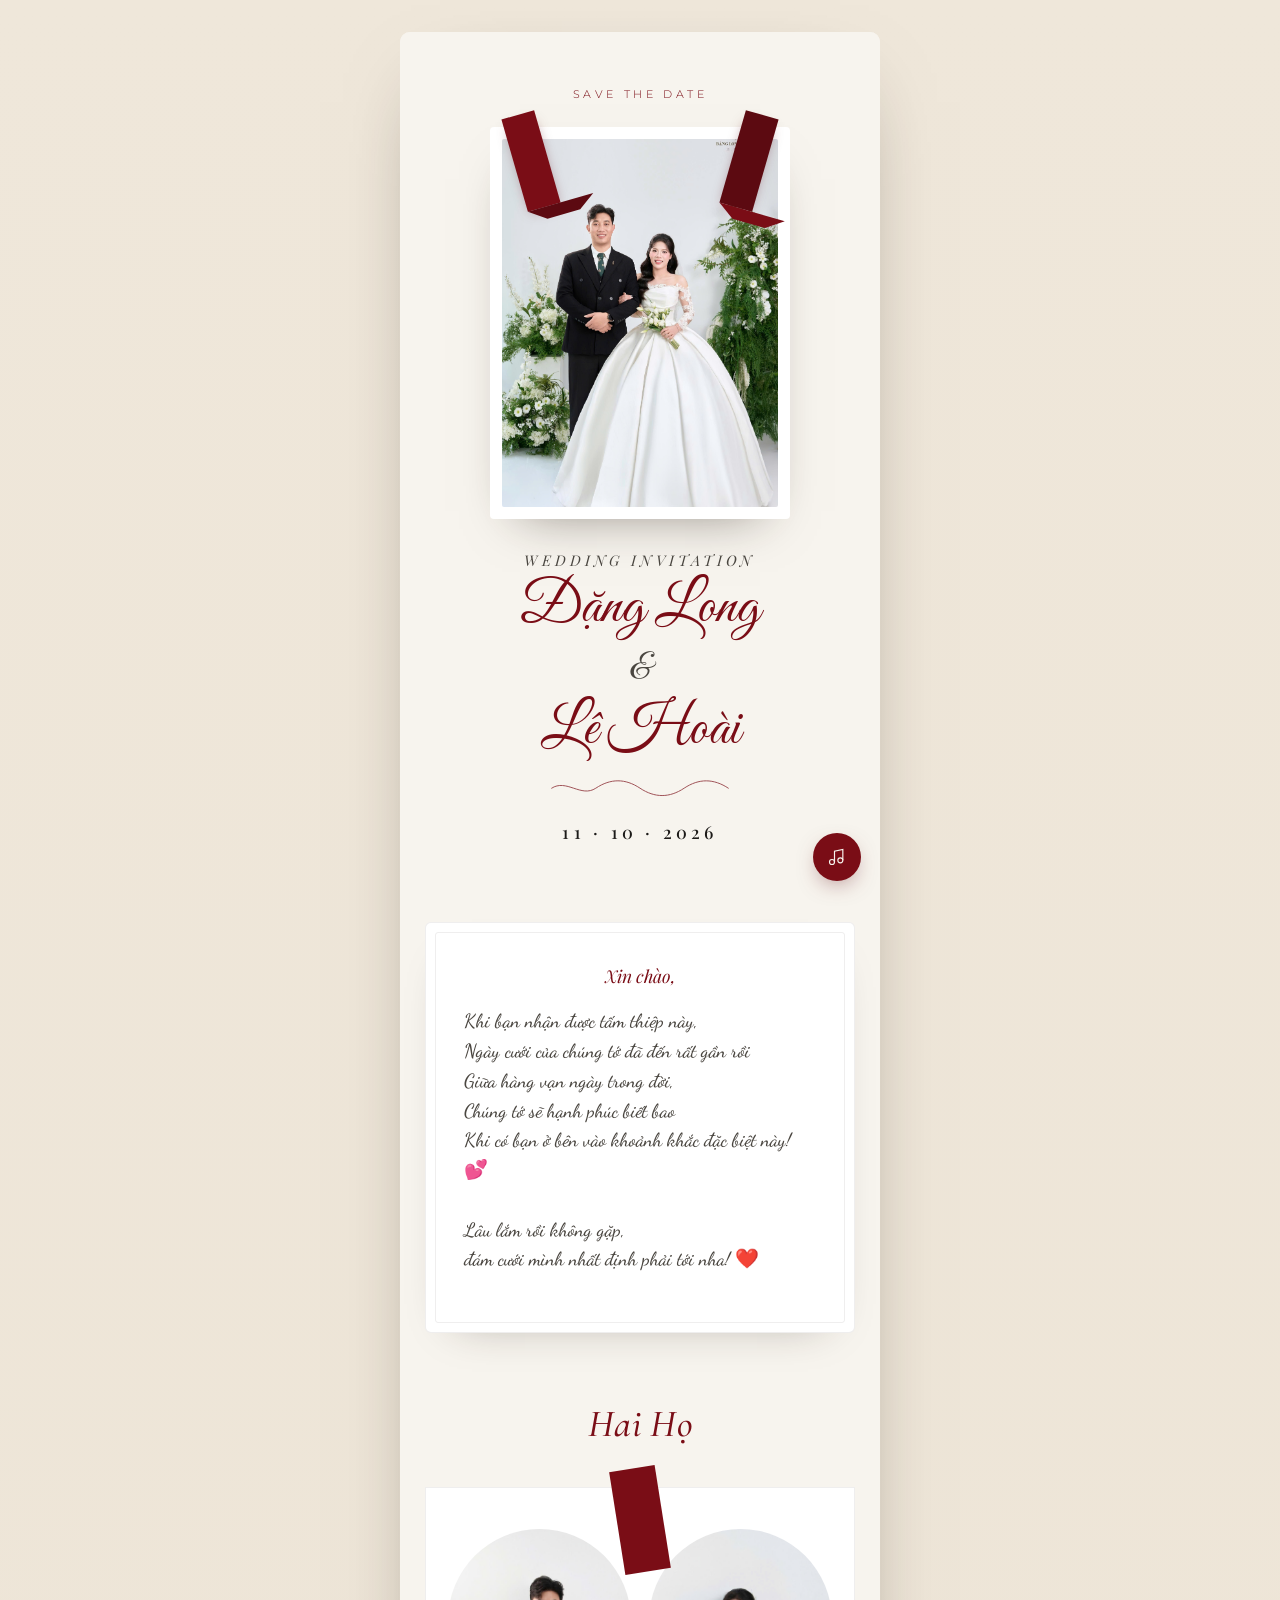
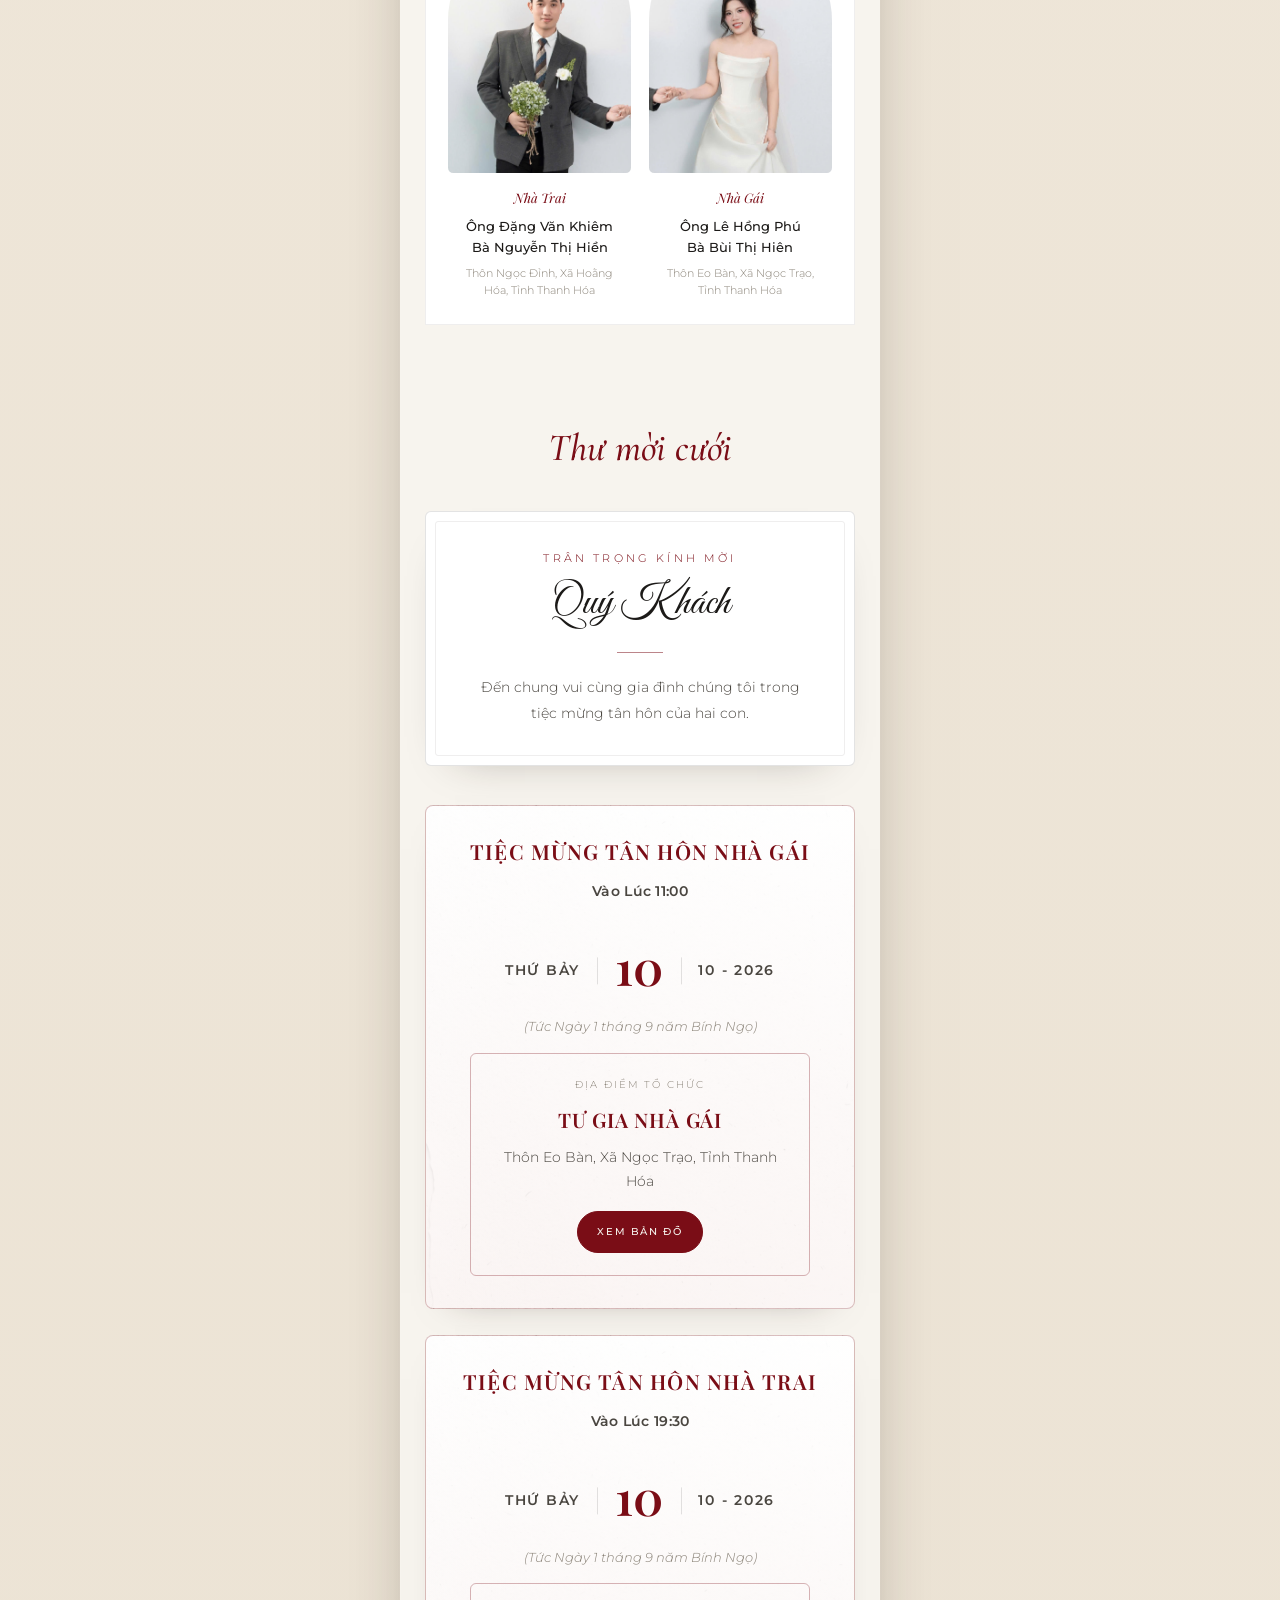
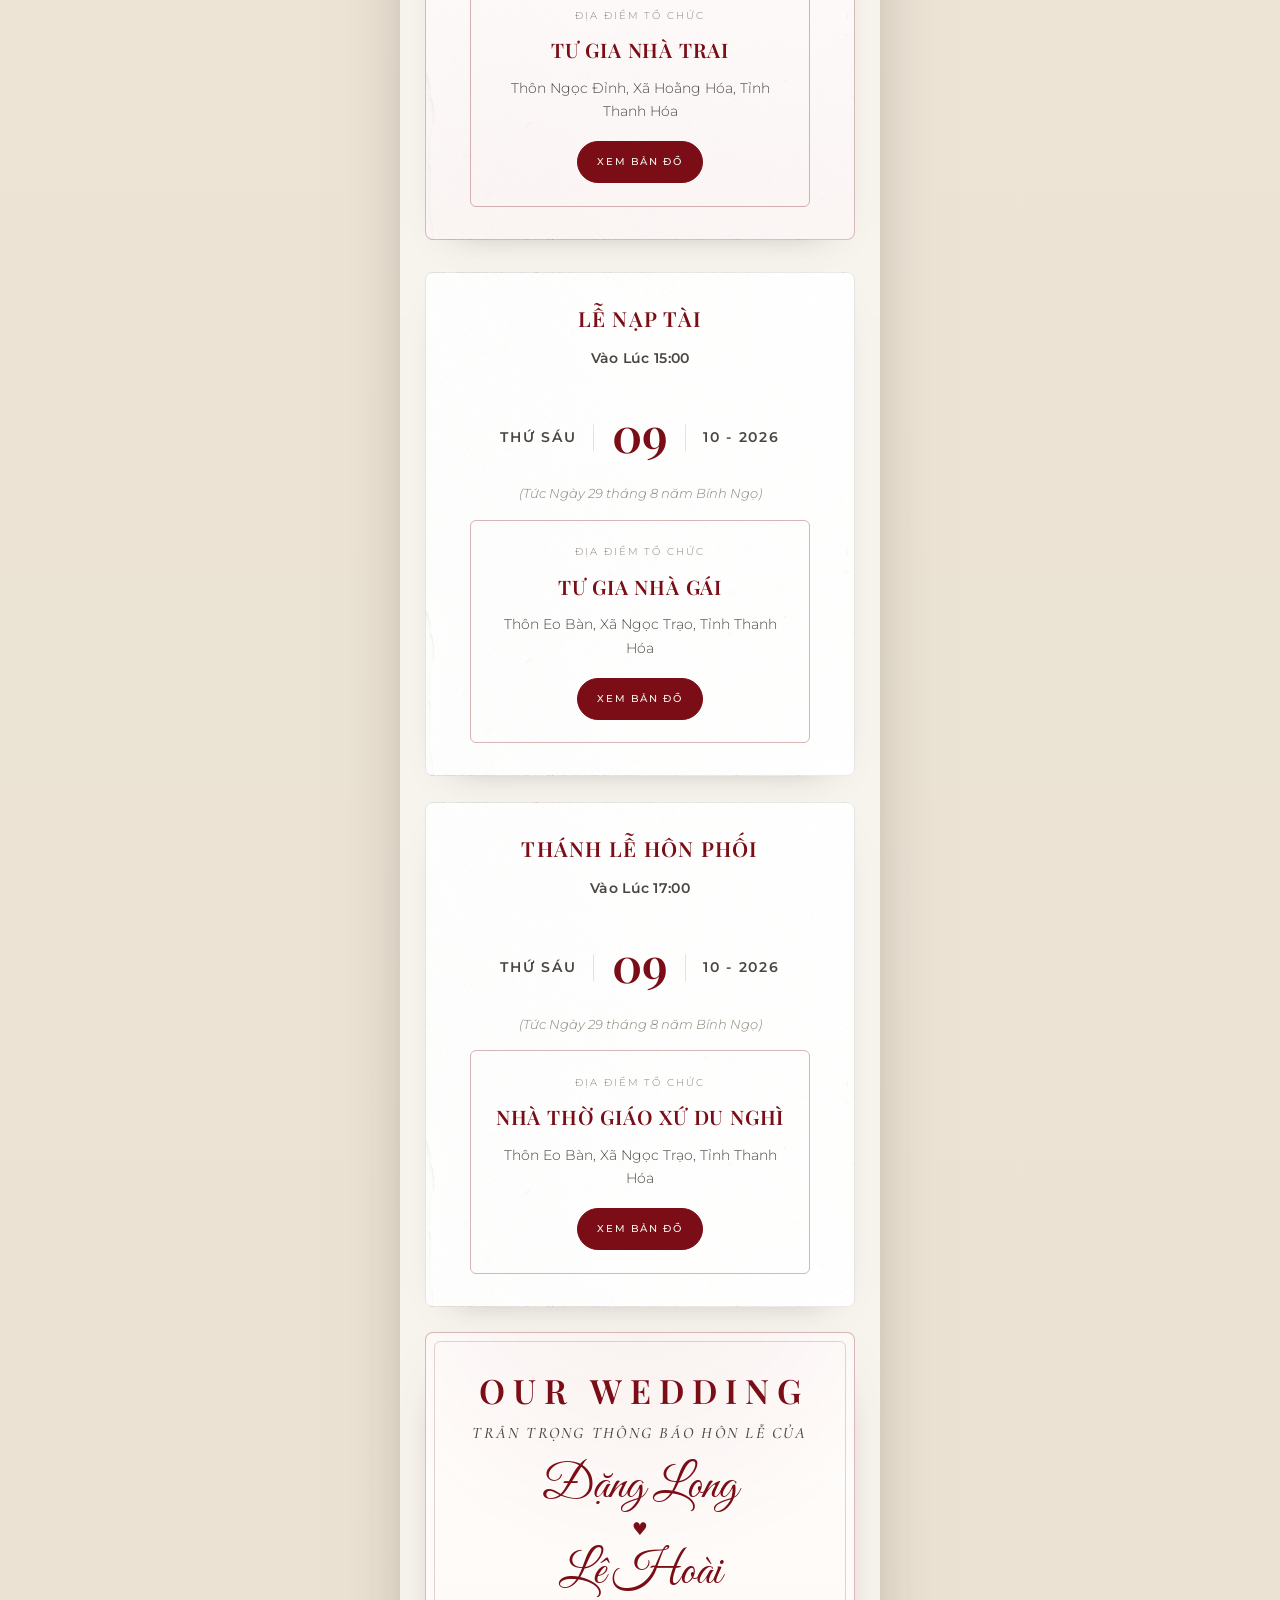
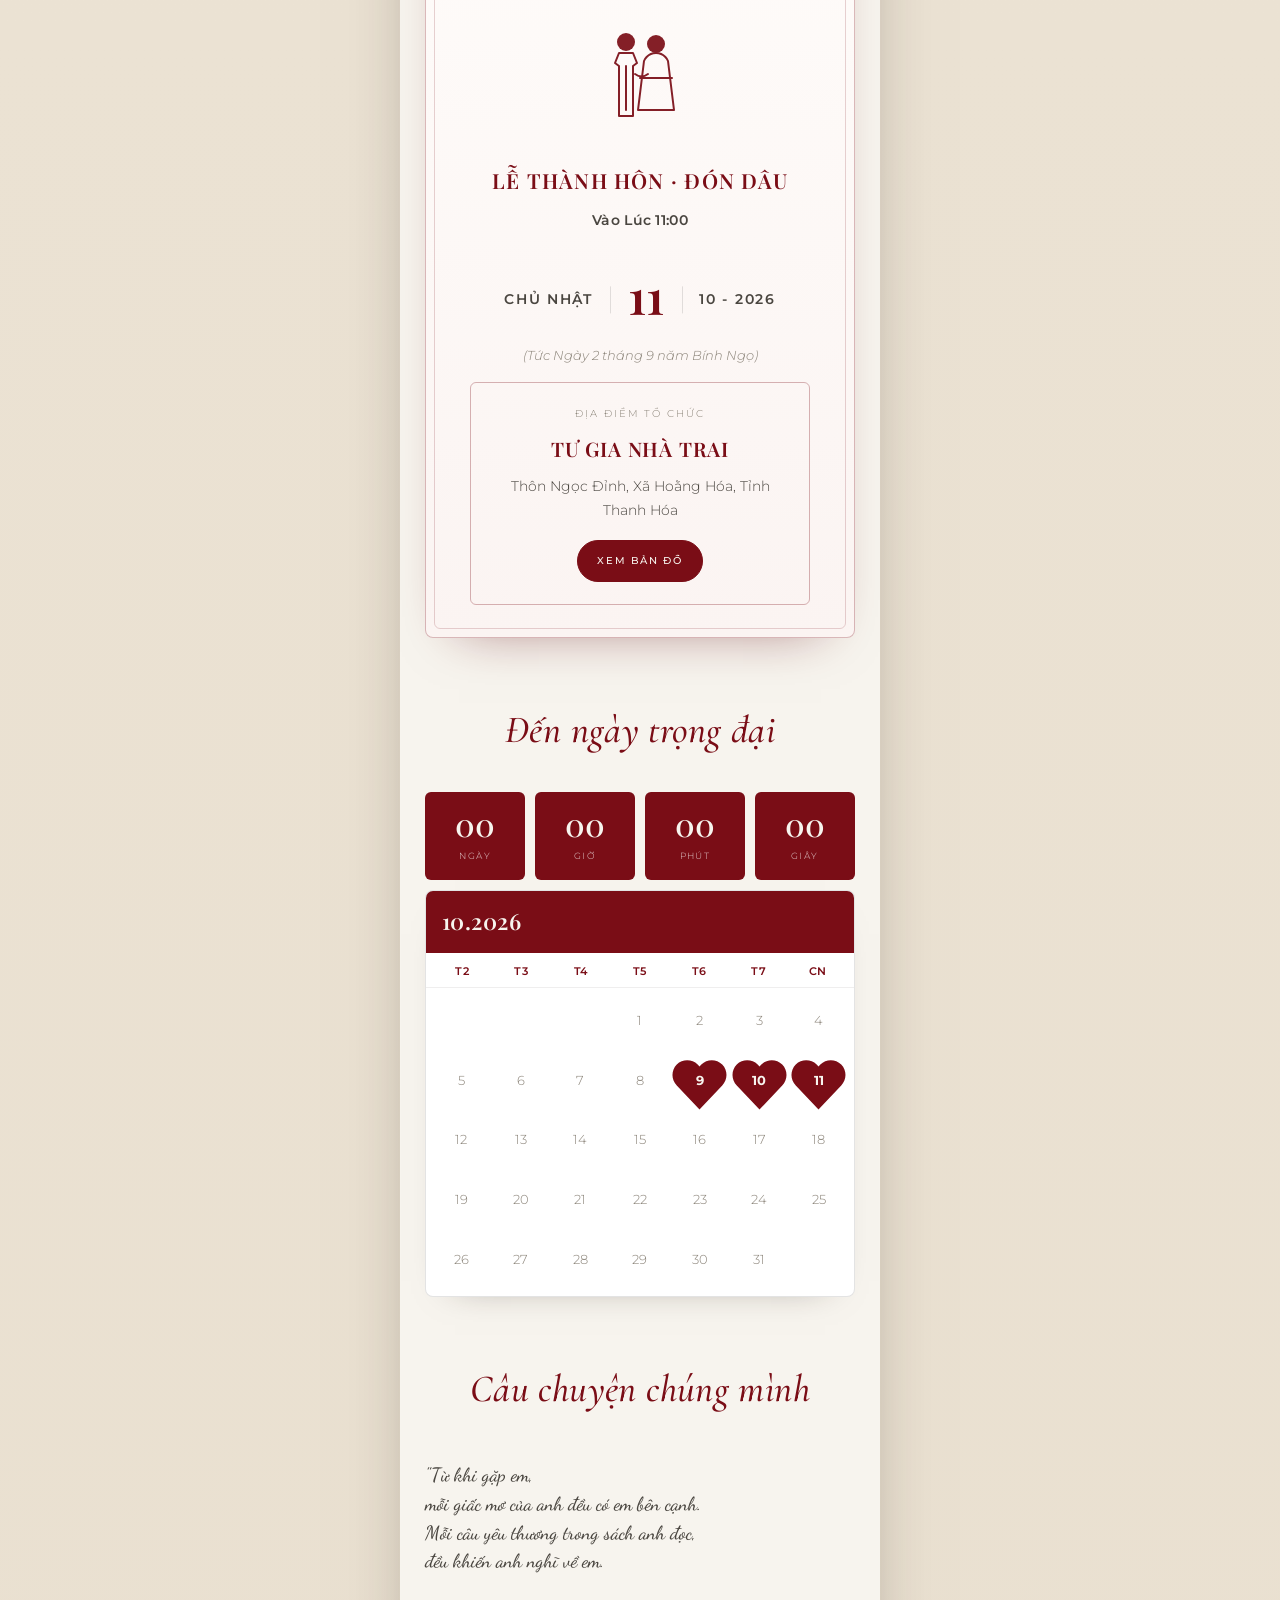
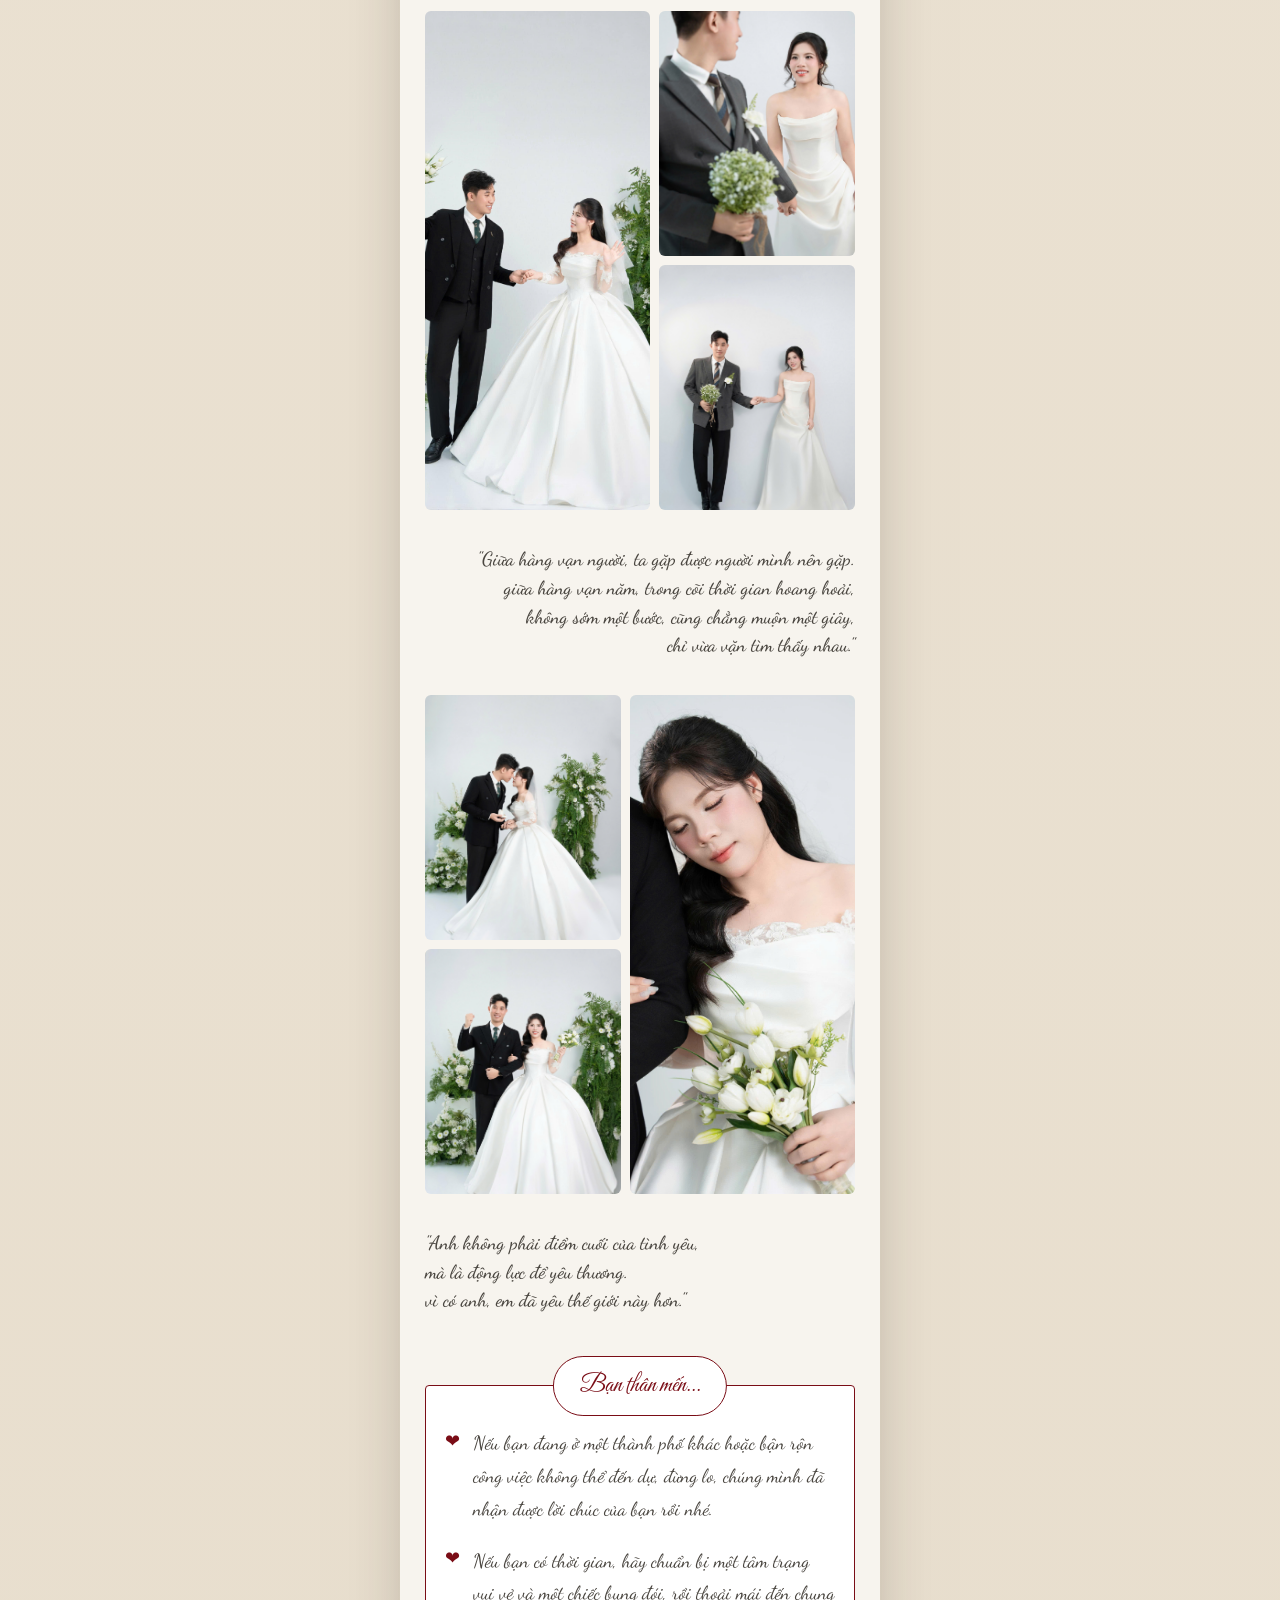
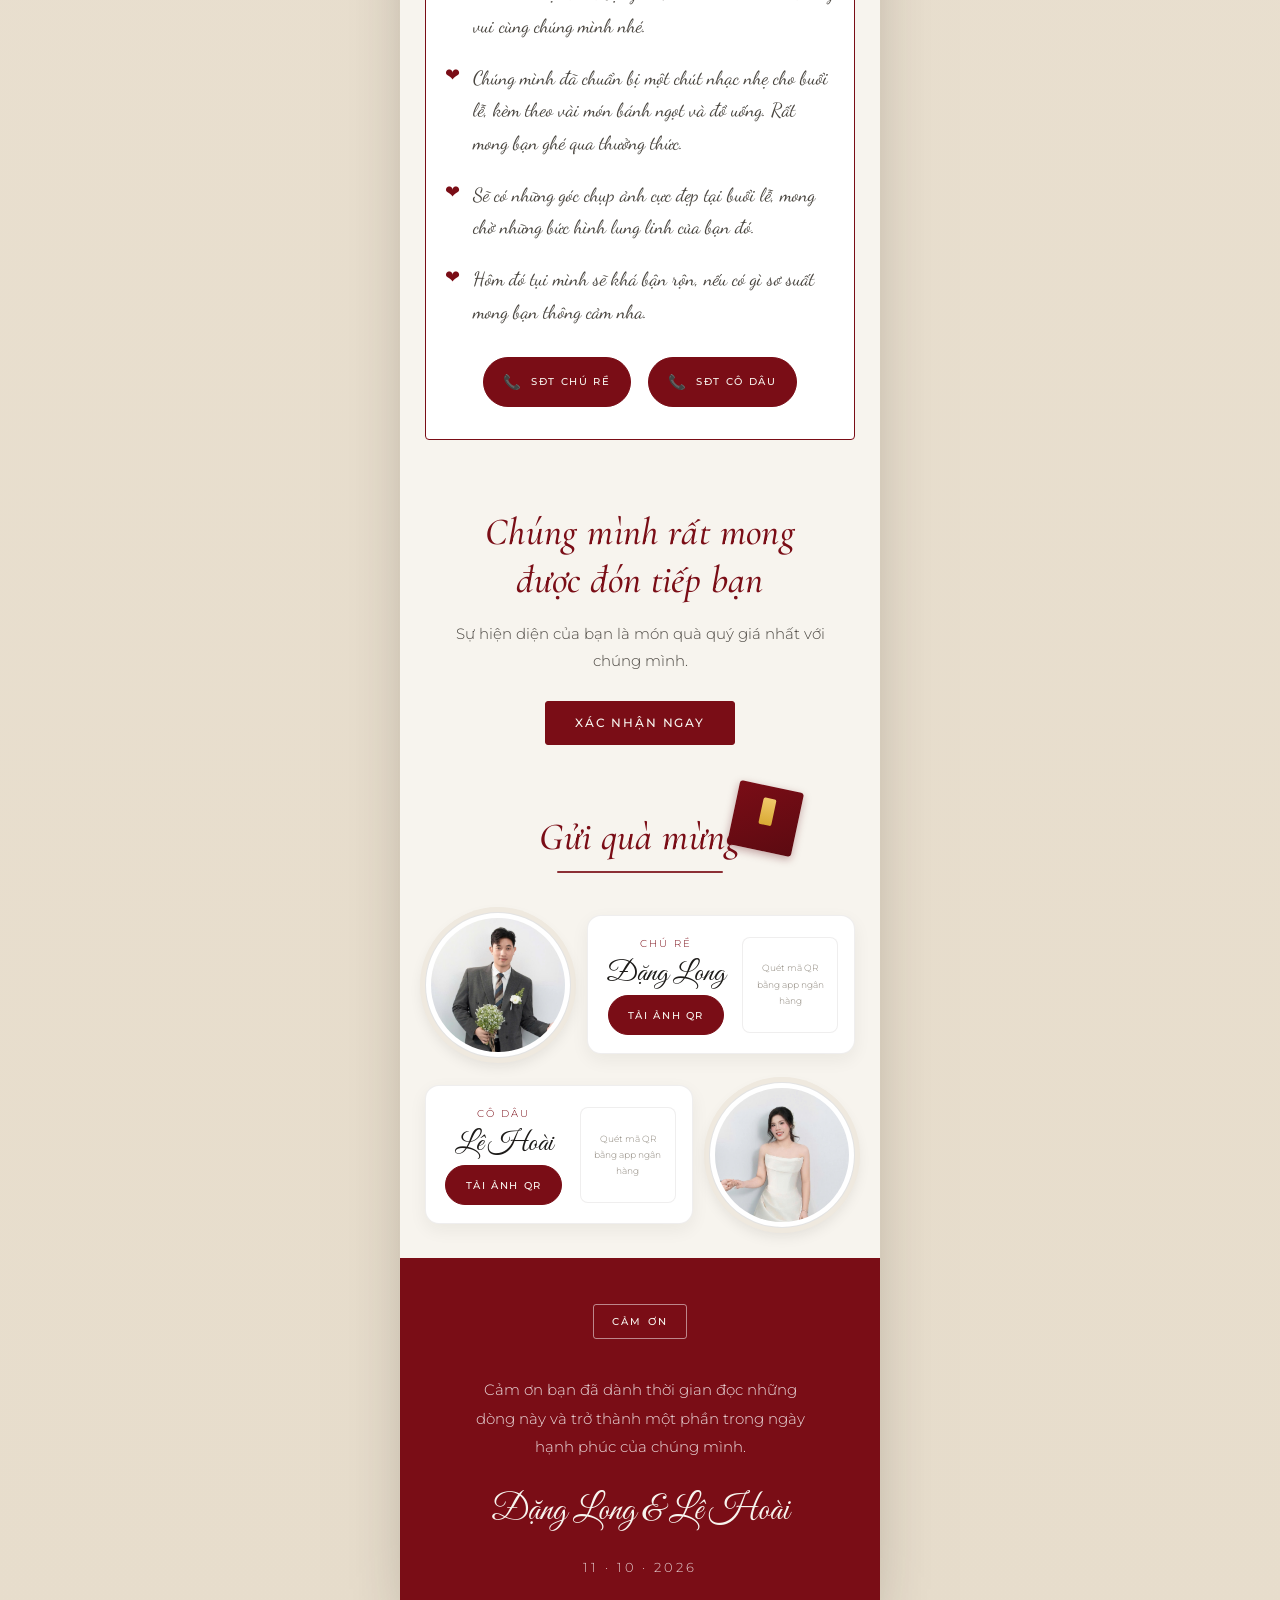
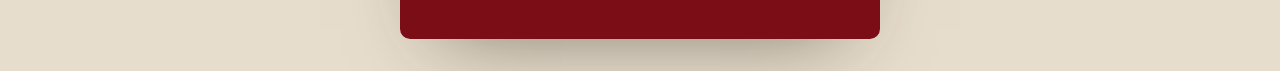
==== commit 262943ab: "ff" ====
--- a/index.html
+++ b/index.html
@@ -6,11 +6,26 @@
   <title>Đặng Long &amp; Lê Hoài — Thiệp Cưới</title>
   <meta name="description" content="Thiệp cưới Đặng Long & Lê Hoài — 11.10.2026" />
 
+  <!-- Đổi domain này nếu tên project Vercel khác (dùng cho URL tuyệt đối của og:image / og:url) -->
   <!-- Open Graph -->
+  <meta property="og:site_name" content="Đặng Long &amp; Lê Hoài" />
   <meta property="og:type" content="website" />
-  <meta property="og:title" content="Đặng Long & Lê Hoài — Thiệp Cưới" />
+  <meta property="og:locale" content="vi_VN" />
+  <meta property="og:title" content="Đặng Long &amp; Lê Hoài — Thiệp Cưới" />
   <meta property="og:description" content="Chúng mình sắp về chung một nhà — 11.10.2026" />
-  <meta property="og:image" content="assets/hero.JPG" />
+  <meta property="og:url" content="https://longhoaiwedding.vercel.app/" />
+  <meta property="og:image" content="https://longhoaiwedding.vercel.app/assets/hero.jpg" />
+  <meta property="og:image:secure_url" content="https://longhoaiwedding.vercel.app/assets/hero.jpg" />
+  <meta property="og:image:type" content="image/jpeg" />
+  <meta property="og:image:width" content="1706" />
+  <meta property="og:image:height" content="2560" />
+  <meta property="og:image:alt" content="Ảnh cưới Đặng Long & Lê Hoài" />
+
+  <!-- Twitter Card -->
+  <meta name="twitter:card" content="summary_large_image" />
+  <meta name="twitter:title" content="Đặng Long &amp; Lê Hoài — Thiệp Cưới" />
+  <meta name="twitter:description" content="Chúng mình sắp về chung một nhà — 11.10.2026" />
+  <meta name="twitter:image" content="https://longhoaiwedding.vercel.app/assets/hero.jpg" />
 
   <!-- Favicon -->
   <link rel="icon" href="assets/icons8-wedding-48.png" />
@@ -90,31 +105,17 @@
       <!-- ===== 03 · Chú Rể & Cô Dâu / Hai Họ ===== -->
       <section class="couple section" id="coupleSection">
         <header class="section__head reveal">
-          <span class="pill">Hai Họ</span>
-          <h2 class="opening__sign" data-couple>Chú rể  &amp;  Cô dâu</h2>
+          <h2 class="display">Hai Họ</h2>
+          <!-- <h2 class="display" data-couple>Chú rể  &amp;  Cô dâu</h2> -->
         </header>
         <div class="couple__grid" id="couple"><!-- render từ script.js --></div>
-      </section>
-
-      <!-- ===== 04 · Đếm ngược ===== -->
-      <section class="countdown section" id="countdown">
-        <header class="section__head reveal">
-          <span class="pill">Đếm Ngược</span>
-          <h2 class="display">Đến ngày trọng đại</h2>
-        </header>
-        <div class="countdown__grid" id="countdownGrid" role="timer" aria-live="off">
-          <div class="countdown__unit"><span class="countdown__num" data-cd="days">--</span><span class="countdown__lbl">Ngày</span></div>
-          <div class="countdown__unit"><span class="countdown__num" data-cd="hours">--</span><span class="countdown__lbl">Giờ</span></div>
-          <div class="countdown__unit"><span class="countdown__num" data-cd="minutes">--</span><span class="countdown__lbl">Phút</span></div>
-          <div class="countdown__unit"><span class="countdown__num" data-cd="seconds">--</span><span class="countdown__lbl">Giây</span></div>
-        </div>
       </section>
 
        <!-- ===== 06 · Tiệc Mừng Tân Hôn ===== -->
       <section class="reception section" id="reception">
         <header class="section__head reveal">
-          <span class="pill">Tiệc Mừng Tân Hôn</span>
-          <h2 class="display">Chung vui cùng gia đình</h2>
+          <!-- <span class="pill">Thư mời cưới</span> -->
+          <h2 class="display">Thư mời cưới</h2>
         </header>
         <div class="reception__invite reveal">
           <p class="reception__lead">Trân trọng kính mời</p>
@@ -125,27 +126,32 @@
           </p>
         </div>
         <div class="reception__grid" id="receptionGrid"><!-- render từ script.js --></div>
-      </section>
-
-      <!-- ===== 05 · Thư Mời (nhà trai / nhà gái) ===== -->
-      <section class="details section" id="invitations">
+
+        <div class="events" id="eventsGrid" style="margin-top: 2rem;"><!-- render từ script.js --></div>
+
+      </section>
+
+       <!-- ===== 04 · Đếm ngược ===== -->
+      <section class="countdown section" id="countdown">
         <header class="section__head reveal">
-          <span class="pill">Chi tiết thời gian</span>
-          <h2 class="display">Trân trọng kính mời</h2>
-        </header>
-        <p class="lead lead--center">
-          Sự hiện diện của quý khách là niềm vinh hạnh cho gia đình chúng tôi trong ngày trọng đại.
-        </p>
-        <div class="events" id="eventsGrid"><!-- render từ script.js --></div>
-      </section>
-
+          <h2 class="display">Đến ngày trọng đại</h2>
+        </header>
+        <div class="countdown__grid" id="countdownGrid" role="timer" aria-live="off">
+          <div class="countdown__unit"><span class="countdown__num" data-cd="days">--</span><span class="countdown__lbl">Ngày</span></div>
+          <div class="countdown__unit"><span class="countdown__num" data-cd="hours">--</span><span class="countdown__lbl">Giờ</span></div>
+          <div class="countdown__unit"><span class="countdown__num" data-cd="minutes">--</span><span class="countdown__lbl">Phút</span></div>
+          <div class="countdown__unit"><span class="countdown__num" data-cd="seconds">--</span><span class="countdown__lbl">Giây</span></div>
+        </div>
+
+        <!-- Lịch tháng cưới: highlight các ngày diễn ra hôn lễ (render từ script.js) -->
+        <div class="calendar reveal" id="weddingCalendar"></div>
+      </section>
 
       <!-- ===== 07 · Gallery / Khoảnh Khắc ===== -->
       <section class="gallery section" id="gallery">
-        <!-- <header class="section__head reveal">
-          <span class="pill">Khoảnh Khắc</span>
-          <h2 class="display">Của chúng mình</h2>
-        </header> -->
+        <header class="section__head reveal">
+          <h2 class="display">Câu chuyện chúng mình</h2>
+        </header>
         <div class="gallery__story" id="galleryGrid">
           <p class="gallery__quote reveal">
             "Từ khi gặp em,<br>
@@ -220,10 +226,10 @@
             </li>
           </ul>
           <div class="notes__actions">
-            <a class="btn btn--filled notes__call" href="tel:0347730837" data-call-groom>
+            <a class="btn btn--sm btn--filled notes__call" href="tel:0347730837" data-call-groom>
               <span class="notes__call-icon" aria-hidden="true">📞</span> SĐT chú rể
             </a>
-            <a class="btn btn--filled notes__call" href="tel:0352088635" data-call-bride>
+            <a class="btn btn--sm btn--filled notes__call" href="tel:0352088635" data-call-bride>
               <span class="notes__call-icon" aria-hidden="true">📞</span> SĐT cô dâu
             </a>
           </div>
@@ -242,14 +248,16 @@
 
       <!-- ===== 09 · Wedding Gift (QR — 2 cột cùng 1 hàng) ===== -->
       <section class="gift section" id="gift">
-        <header class="section__head reveal">
-          <!-- <span class="pill">Gửi Chút Yêu Thương</span> -->
-          <h2 class="display">Hộp mừng cưới</h2>
-        </header>
-        <p class="lead lead--center gift__note">
-          Nếu có nhã ý, bạn có thể gửi lời chúc mừng đến chúng mình qua tài khoản dưới đây.
-        </p>
-        <div class="banks" id="banks"><!-- render từ script.js — 2 cột --></div>
+        <header class="section__head gift__head reveal">
+          <h2 class="display gift__title">
+            Gửi quà mừng
+            <span class="gift__envelopes" aria-hidden="true">
+              <i class="gift__envelope"></i>
+              <i class="gift__envelope gift__envelope--back"></i>
+            </span>
+          </h2>
+        </header>
+        <div class="banks" id="banks"><!-- render từ script.js — thẻ ảnh + QR, xen kẽ --></div>
       </section>
 
       <!-- ===== 10 · Final / Closing ===== -->
@@ -260,7 +268,7 @@
             Cảm ơn bạn đã dành thời gian đọc những dòng này và trở thành một phần
             trong ngày hạnh phúc của chúng mình.
           </p>
-          <p class="final__names" data-couple>Đặng Long <&amp; Lê Hoài</p>
+          <p class="final__names" data-couple></p>
           <p class="final__date" data-date-display>11 · 10 · 2026</p>
         </div>
       </section>
--- a/style.css
+++ b/style.css
@@ -102,13 +102,14 @@
 .pill--ghost::before, .pill--ghost::after { content: none; }
 
 .display {
-  font-family: var(--serif);
+  font-family: var(--serif-alt);
+  font-style: italic;
   font-weight: 500;
-  font-size: clamp(1.5rem, 6.5vw, 2rem);
-  line-height: 1.2;
+  font-size: clamp(1.7rem, 7.5vw, 2.4rem);
+  line-height: 1.25;
   letter-spacing: 0.01em;
   margin: 0.2em 0 0;
-  color: var(--ink);
+  color: var(--maroon);
 }
 
 .lead {
@@ -127,7 +128,7 @@
 .squiggle svg { width: 100%; height: auto; display: block; }
 
 /* ---------- Sections ---------- */
-.section { padding: clamp(2.8rem, 9vw, 3.6rem) clamp(1.25rem, 6vw, 1.9rem); }
+.section { padding: 30px 25px; }
 .section__head { text-align: center; margin: 0 auto clamp(1.8rem, 5vw, 2.4rem); }
 
 /* ---------- Buttons ---------- */
@@ -272,7 +273,7 @@
 }
 
 .couple__side { font-family: var(--serif); font-style: italic; font-size: 0.82rem; color: var(--maroon); margin: 0 0 0.5rem; }
-.couple__parent { margin: 0.12rem 0; font-size: 0.76rem; color: var(--ink); line-height: 1.45; }
+.couple__parent { margin: 0.12rem 0; font-size: 0.8rem; color: var(--ink); line-height: 1.45; font-weight: 500; }
 .couple__addr { font-size: 0.68rem; color: var(--muted); margin: 0.5rem auto 0; max-width: 24ch; line-height: 1.5; }
 
 /* =========================================================
@@ -287,30 +288,176 @@
 .countdown__num.tick { transform: translateY(-4px); }
 .countdown__lbl { font-family: var(--sans); font-size: 0.56rem; letter-spacing: 0.16em; text-transform: uppercase; color: rgba(255, 255, 255, 0.8); margin-top: 0.5rem; display: block; }
 
-/* =========================================================
-   05 · Events (Thư mời — lịch trình nghi lễ)
+/* ---- Lịch tháng cưới ---- */
+.calendar {
+  margin-top: 10px; width: 100%;
+  border: 1px solid var(--line); border-radius: 8px; overflow: hidden;
+  background: var(--paper); box-shadow: 0 14px 36px -30px rgba(40, 30, 20, 0.5);
+}
+.calendar__head {
+  background: var(--maroon); color: var(--ivory);
+  font-family: var(--serif); font-weight: 600; font-size: 1.4rem; letter-spacing: 0.02em;
+  padding: 0.7rem 1rem; text-align: left; font-variant-numeric: tabular-nums;
+}
+.calendar__weekdays,
+.calendar__grid { display: grid; grid-template-columns: repeat(7, 1fr); }
+.calendar__weekdays {
+  padding: 0.6rem 0.4rem 0.3rem; border-bottom: 1px solid var(--line-soft);
+}
+.calendar__wd {
+  font-family: var(--sans); font-weight: 600; font-size: 0.7rem; letter-spacing: 0.04em;
+  color: var(--maroon); text-align: center;
+}
+.calendar__grid { padding: 0.4rem; gap: 0.15rem; }
+.calendar__day {
+  position: relative; aspect-ratio: 1; display: flex; align-items: center; justify-content: center;
+  font-family: var(--sans); font-size: 0.82rem; color: var(--muted); border-radius: 6px;
+}
+.calendar__day--empty { visibility: hidden; }
+/* Ngày highlight: nền đỏ hình trái tim (SVG mask co giãn theo ô), số nổi lên trên */
+.calendar__day--hi { color: var(--ivory); font-weight: 700; }
+/* Nền trái tim: ảnh SVG làm khuôn (mask) để tô màu theo tông thiệp, thêm nhịp phóng to/thu nhỏ nhẹ */
+.calendar__day--hi::before {
+  content: ""; position: absolute; inset: -1px; z-index: 0;
+  background: var(--maroon);
+  --heart: url("assets/heart-svgrepo-com.svg");
+  -webkit-mask: var(--heart) center / contain no-repeat;
+  mask: var(--heart) center / contain no-repeat;
+  filter: drop-shadow(0 5px 10px rgba(122, 13, 22, 0.45));
+  animation: heart-beat 1.8s var(--ease) infinite;
+}
+@keyframes heart-beat {
+  0%, 100% { transform: scale(1); }
+  50% { transform: scale(1.12); }
+}
+@media (prefers-reduced-motion: reduce) {
+  .calendar__day--hi::before { animation: none; }
+}
+/* Số nằm ở phần phình trên của trái tim (tim thon dưới nên nhích số lên) */
+.calendar__num { position: relative; z-index: 1; transform: translateY(-0.12em); }
+
+/* =========================================================
+   05 · Invite cards (Thư mời + Tiệc tân hôn) — bố cục thẻ căn giữa
+   Tiêu đề → giờ → hộp ngày 3 ô → âm lịch → khung địa điểm + nút bản đồ
    ========================================================= */
 .details .lead { margin-bottom: clamp(1.6rem, 5vw, 2.2rem); }
-.events { display: grid; grid-template-columns: 1fr; gap: 1rem; }
-.event {
-  display: grid; grid-template-columns: auto 1fr; gap: 1.1rem; align-items: start;
-  padding: 1.3rem 1.4rem; border: 1px solid var(--line-soft); background: var(--paper); border-radius: 6px;
-}
-.event--highlight { border-color: var(--maroon); background: linear-gradient(180deg, #fff, #fbf3f2); }
-.event__time { text-align: center; min-width: 58px; border-right: 1px solid var(--line-soft); padding-right: 1rem; }
-.event__hour { font-family: var(--serif); font-size: 1.4rem; display: block; line-height: 1; color: var(--maroon); }
-.event__dow { font-size: 0.58rem; letter-spacing: 0.14em; text-transform: uppercase; color: var(--muted); margin-top: 0.35rem; display: block; }
-.event__badge { display: inline-block; font-size: 0.56rem; letter-spacing: 0.18em; text-transform: uppercase; color: var(--maroon); border: 1px solid var(--maroon); padding: 0.25rem 0.55rem; margin-bottom: 0.5rem; border-radius: 2px; }
-.event__title { font-family: var(--serif); font-size: 1.16rem; font-weight: 500; margin: 0 0 0.3rem; }
-.event__date { font-size: 0.86rem; color: var(--ink-soft); margin: 0 0 0.3rem; }
-.event__lunar { display: block; font-size: 0.76rem; color: var(--muted); }
-.event__venue { margin: 0.3rem 0 0.1rem; font-size: 0.94rem; }
-.event__addr { font-size: 0.82rem; color: var(--muted); margin: 0; }
-.event__map { display: inline-flex; gap: 0.4rem; align-items: center; margin-top: 0.7rem; font-size: 0.68rem; letter-spacing: 0.14em; text-transform: uppercase; color: var(--maroon); border-bottom: 1px solid var(--maroon); padding-bottom: 0.2rem; min-height: 32px; transition: gap 0.3s var(--ease); }
-.event__map:hover { gap: 0.8rem; }
-
-/* =========================================================
-   06 · Reception (Tiệc Mừng Tân Hôn)
+.events,
+.reception__grid { display: grid; grid-template-columns: 1fr; gap: clamp(1.2rem, 4vw, 1.6rem); }
+
+.invite-card {
+  text-align: center; border: 1px solid var(--line-soft);
+  padding: clamp(1.5rem, 5vw, 2rem) clamp(1.2rem, 4vw, 1.6rem); border-radius: 8px;
+  box-shadow: 0 14px 36px -30px rgba(40, 30, 20, 0.5);
+  /* Nền hoa văn: ảnh mờ nhẹ dưới lớp phủ ivory để chữ vẫn rõ */
+  background-image:
+    linear-gradient(rgba(255, 255, 255, 0.9), rgba(255, 255, 255, 0.9)),
+    url("assets/image.png");
+  background-size: cover;
+  background-position: center;
+  background-repeat: no-repeat;
+}
+.invite-card--highlight {
+  border-color: rgba(122, 13, 22, 0.25);
+  background-image:
+    linear-gradient(180deg, rgba(255, 255, 255, 0.92), rgba(251, 245, 244, 0.9)),
+    url("assets/image.png");
+}
+
+.invite-card__title {
+  font-family: var(--serif); font-weight: 600; font-size: clamp(1.05rem, 4.6vw, 1.3rem);
+  letter-spacing: 0.06em; text-transform: uppercase; color: var(--maroon);
+  margin: 0 0 0.4rem; line-height: 1.3;
+}
+.invite-card__time {
+  font-size: 0.9rem; color: var(--ink-soft); font-weight: 600; letter-spacing: 0.02em;
+}
+
+/* Hộp ngày 3 ô: thứ | ngày (to) | tháng-năm, phân cách bằng vạch dọc.
+   Margin dọc nhỏ để title → giờ → ngày → âm lịch xếp sát nhau hơn. */
+.invite-card__date {
+  display: inline-flex; align-items: center; justify-content: center; gap: clamp(0.7rem, 3vw, 1.1rem);
+  margin: 0.5rem 0 0.1rem;
+}
+.invite-card__dow,
+.invite-card__my {
+  font-size: 0.9rem; letter-spacing: 0.12em; text-transform: uppercase; color: var(--ink-soft);
+  white-space: nowrap; position: relative; padding: 0 clamp(0.7rem, 3vw, 1.1rem);
+  font-weight: 600;
+}
+.invite-card__dow::after,
+.invite-card__my::before {
+  content: ""; position: absolute; top: 50%; transform: translateY(-50%);
+  height: 1.7rem; width: 1px; background: var(--line);
+}
+.invite-card__dow::after { right: 0; }
+.invite-card__my::before { left: 0; }
+.invite-card__day {
+  font-family: var(--serif); font-weight: 600; font-size: clamp(2.4rem, 12vw, 3rem);
+  color: var(--maroon); padding-bottom: 4px;
+}
+/* Fallback cho trình duyệt chưa hỗ trợ text-box-trim: kéo glyph lên bù phần
+   đệm trên dư của font serif, để "10" nằm cân giữa hai ô hai bên. */
+@supports not (text-box-trim: trim-both) {
+  .invite-card__day { transform: translateY(-0.06em); }
+}
+
+.invite-card__lunar { font-style: italic; font-size: 0.8rem; color: var(--muted); margin: 0 0 0.9rem; }
+
+/* Khung địa điểm viền mảnh */
+.invite-card__place {
+  border: 1px solid rgba(122, 13, 22, 0.3); border-radius: 6px;
+  padding: clamp(1.1rem, 4vw, 1.4rem) clamp(0.9rem, 3vw, 1.2rem); margin: 0 auto; max-width: 340px;
+}
+.invite-card__place-label {
+  font-size: 0.62rem; letter-spacing: 0.2em; text-transform: uppercase; color: var(--muted); margin: 0 0 0.5rem;
+}
+.invite-card__venue {
+  font-family: var(--serif); font-weight: 600; font-size: clamp(1.05rem, 4.4vw, 1.25rem);
+  text-transform: uppercase; letter-spacing: 0.04em; color: var(--maroon); margin: 0 0 0.6rem;
+}
+.invite-card__addr { font-size: 0.86rem; color: var(--ink-soft); line-height: 1.7; margin: 0 auto; max-width: 32ch; }
+.invite-card__map { margin-top: 1.1rem; border-radius: 999px; }
+
+/* ---- Thẻ nổi bật: Lễ Thành Hôn / Đón Dâu ---- */
+.invite-card--feature {
+  position: relative; overflow: hidden;
+  border: 1px solid rgba(122, 13, 22, 0.28);
+  background:
+    radial-gradient(120% 60% at 50% -10%, rgba(122, 13, 22, 0.06), transparent 60%),
+    linear-gradient(180deg, #fffdfb, #fbf4f2);
+  padding-top: clamp(1.8rem, 6vw, 2.4rem);
+  box-shadow: 0 22px 52px -34px rgba(92, 10, 17, 0.55);
+}
+/* Viền kép mảnh trang trí */
+.invite-card--feature::before {
+  content: ""; position: absolute; inset: 8px; border: 1px solid rgba(122, 13, 22, 0.18);
+  border-radius: 6px; pointer-events: none;
+}
+.invite-card--feature > * { position: relative; }
+
+.invite-card__hero { margin-bottom: clamp(1rem, 4vw, 1.4rem); }
+.invite-card__banner {
+  font-family: var(--serif); font-weight: 600; text-transform: uppercase;
+  font-size: clamp(1.5rem, 8vw, 2.1rem); letter-spacing: 0.24em; color: var(--maroon);
+  margin: 0 0 0.3em; padding-left: 0.24em; line-height: 1.1;
+}
+.invite-card__hero-lead {
+  font-family: var(--serif-alt); font-style: italic; font-weight: 500;
+  font-size: clamp(0.86rem, 3.6vw, 1rem); letter-spacing: 0.14em; text-transform: uppercase;
+  color: var(--ink-soft); margin: 0 0 0.9rem;
+}
+.invite-card__hero-name {
+  font-family: var(--script); font-size: clamp(2.2rem, 12vw, 3rem); line-height: 1.05;
+  color: var(--maroon); margin: 0.1rem 0;
+}
+.invite-card__hero-heart { display: block; color: var(--maroon); font-size: 1.1rem; margin: 0.15rem 0; }
+.invite-card__figure { width: clamp(88px, 30vw, 120px); height: auto; margin: 0.8rem auto 0.2rem; color: var(--maroon); opacity: 0.92; }
+
+/* Trên thẻ feature: tiêu đề "Lễ Thành Hôn" tách khỏi hero bằng khoảng đệm */
+.invite-card--feature .invite-card__title { margin-top: 0.2rem; }
+
+/* =========================================================
+   06 · Reception intro (khối lời mời riêng phía trên các thẻ)
    ========================================================= */
 .reception__invite {
   margin: 0 auto clamp(1.8rem, 5vw, 2.4rem); text-align: center;
@@ -322,18 +469,6 @@
 .reception__lead { font-family: var(--sans); font-size: 0.66rem; letter-spacing: 0.3em; text-transform: uppercase; color: var(--maroon); margin: 0 0 0.8rem; }
 .reception__guest { font-family: var(--script); font-size: clamp(2rem, 10vw, 2.6rem); margin: 0; line-height: 1.15; color: var(--ink); word-break: break-word; }
 .reception__note { font-size: 0.9rem; color: var(--ink-soft); max-width: 36ch; margin: 0 auto; line-height: 1.8; }
-
-.reception__grid { display: grid; grid-template-columns: 1fr; gap: 1.2rem; }
-.reception-card { background: var(--paper); border: 1px solid var(--line-soft); padding: 1.6rem 1.4rem; text-align: center; border-radius: 6px; }
-.reception-card__side { font-size: 0.6rem; letter-spacing: 0.22em; text-transform: uppercase; color: var(--maroon); margin: 0 0 0.7rem; }
-.reception-card__title { font-family: var(--serif); font-size: 1.4rem; font-weight: 500; margin: 0 0 1rem; }
-.reception-card__meta { display: grid; grid-template-columns: 1fr; gap: 0.8rem; margin: 0 auto; max-width: 320px; }
-.reception-card__meta > div { display: flex; flex-direction: column; }
-.reception-card__meta dt { font-size: 0.56rem; letter-spacing: 0.2em; text-transform: uppercase; color: var(--muted); margin-bottom: 0.2rem; }
-.reception-card__meta dd { margin: 0; font-family: var(--serif); font-size: 1.05rem; color: var(--ink); }
-.reception-card__lunar { font-size: 0.78rem; color: var(--muted); margin: 0.9rem 0 0.2rem; }
-.reception-card__addr { font-size: 0.82rem; color: var(--muted); margin: 0.4rem auto 0; max-width: 34ch; line-height: 1.6; }
-.reception-card .event__map { margin-top: 1rem; }
 
 /* =========================================================
    07 · Gallery
@@ -396,10 +531,10 @@
 .notes__heart { flex: none; color: var(--maroon); font-size: 1.1rem; line-height: 1.5; margin-top: 0.1rem; }
 .notes__item p { margin: 0; font-size: 1.2rem; line-height: 1.7; color: var(--ink-soft); }
 .notes__actions {
-  display: flex; flex-wrap: wrap; gap: 0.9rem; justify-content: center;
+  display: flex; flex-wrap: wrap; gap: 1.1rem; justify-content: center;
   margin-top: 1.8rem;
 }
-.notes__call { display: inline-flex; align-items: center; gap: 0.5rem; }
+.notes__call { display: inline-flex; align-items: center; gap: 0.5rem; border-radius: 30px; }
 .notes__call-icon { font-size: 0.9rem; }
 
 /* =========================================================
@@ -409,23 +544,80 @@
 .rsvp__inner .lead { margin: 1rem auto 1.6rem; }
 
 /* =========================================================
-   09 · Gift / Banks — QR 2 cột cùng 1 hàng
+   09 · Gift / Banks — thẻ ảnh tròn + QR, xen kẽ trái/phải
    ========================================================= */
 .gift__note { margin: 0 auto clamp(1.8rem, 5vw, 2.4rem); }
-.banks { display: grid; grid-template-columns: 1fr 1fr; gap: 0.8rem; }
-.bank-card { background: var(--paper); border: 1px solid var(--line-soft); padding: 1.1rem 0.9rem; text-align: center; border-radius: 6px; }
-.bank-card__label { font-size: 0.6rem; letter-spacing: 0.18em; text-transform: uppercase; color: var(--maroon); margin: 0 0 0.7rem; }
-.bank-card__qr { width: 100%; max-width: 130px; aspect-ratio: 1/1; margin: 0 auto 0.9rem; background: var(--cream); display: grid; place-items: center; border: 1px solid var(--line-soft); position: relative; border-radius: 4px; }
-.bank-card__qr img { width: 100%; height: 100%; object-fit: contain; padding: 5px; }
-.bank-card__qr-fallback { display: none; font-size: 0.66rem; color: var(--muted); letter-spacing: 0.02em; padding: 0 0.4rem; }
-.bank-card__qr.is-missing img { display: none; }
-.bank-card__qr.is-missing .bank-card__qr-fallback { display: block; }
-.bank-card__info { margin: 0.6rem 0 0.9rem; }
-.bank-card__info > div { display: flex; flex-direction: column; margin: 0.45rem 0; }
-.bank-card__info dt { font-size: 0.54rem; letter-spacing: 0.16em; text-transform: uppercase; color: var(--muted); }
-.bank-card__info dd { margin: 0.15rem 0 0; font-size: 0.84rem; word-break: break-word; }
-.bank-card__num { font-family: var(--serif); font-size: 0.98rem; letter-spacing: 0.02em; font-variant-numeric: tabular-nums; }
-.bank-card__copy { width: 100%; }
+
+/* Tiêu đề gạch chân + cụm bao lì xì đỏ */
+.gift__title { position: relative; display: inline-block; }
+.gift__title::after {
+  content: ""; display: block; height: 2px; width: 82%;
+  margin: 0.28em auto 0; background: var(--maroon); opacity: 0.85; border-radius: 2px;
+}
+.gift__envelopes { position: absolute; top: -0.7em; right: -1.5em; width: 1.7em; height: 1.7em; }
+.gift__envelope {
+  position: absolute; inset: 0; border-radius: 3px;
+  background: linear-gradient(150deg, var(--maroon), var(--maroon-dk));
+  box-shadow: 0 3px 8px rgba(92, 10, 17, 0.35); transform: rotate(12deg);
+}
+.gift__envelope::before {
+  content: ""; position: absolute; left: 50%; top: 18%; transform: translateX(-50%);
+  width: 0.34em; height: 0.72em; border-radius: 2px;
+  background: linear-gradient(180deg, #f0c96b, #d9a933);
+}
+.gift__envelope--back { transform: rotate(-14deg) translate(-40%, 12%); opacity: 0.8; z-index: -1; }
+
+/* Danh sách thẻ */
+.banks { display: flex; flex-direction: column; gap: clamp(1.1rem, 4vw, 1.5rem); }
+
+.gift-card {
+  display: grid; grid-template-columns: minmax(96px, 34%) 1fr;
+  align-items: center; gap: clamp(0.6rem, 3vw, 1rem);
+}
+.gift-card--flip { grid-template-columns: 1fr minmax(96px, 34%); }
+.gift-card--flip .gift-card__photo { order: 2; }
+
+/* Ảnh chân dung tròn, viền kép mềm */
+.gift-card__photo {
+  margin: 0; aspect-ratio: 1 / 1; border-radius: 50%;
+  padding: 5px; background: var(--paper);
+  border: 1px solid var(--line); box-shadow: 0 0 0 5px var(--cream), 0 6px 16px rgba(28, 26, 24, 0.12);
+}
+.gift-card__photo img { width: 100%; height: 100%; object-fit: cover; object-position: center 25%; border-radius: 50%; }
+
+/* Bảng thông tin bên cạnh ảnh */
+.gift-card__panel {
+  position: relative; text-align: center;
+  background: var(--paper); border: 1px solid var(--line-soft);
+  border-radius: 14px; padding: clamp(0.9rem, 3vw, 1.15rem) clamp(0.8rem, 3vw, 1rem);
+  box-shadow: 0 6px 18px rgba(28, 26, 24, 0.06);
+  display: grid; grid-template-columns: 1fr auto; grid-template-areas: "role qr" "name qr" "btn qr";
+  align-items: center; gap: 0.35rem 0.9rem;
+}
+.gift-card__role {
+  grid-area: role; align-self: end; margin: 0;
+  font-size: 0.62rem; letter-spacing: 0.2em; text-transform: uppercase; color: var(--maroon);
+}
+.gift-card__name {
+  grid-area: name; align-self: start; margin: 0;
+  font-family: var(--script); font-size: clamp(1.4rem, 6vw, 1.8rem); line-height: 1.1; color: var(--ink);
+}
+.gift-card__qr {
+  grid-area: qr; width: clamp(72px, 22vw, 96px); aspect-ratio: 1/1;
+  background: #fff; border: 1px solid var(--line-soft); border-radius: 8px;
+  display: grid; place-items: center; position: relative; overflow: hidden;
+}
+.gift-card__qr img { width: 100%; height: 100%; object-fit: contain; padding: 4px; }
+.gift-card__qr-fallback { display: none; font-size: 0.58rem; color: var(--muted); text-align: center; padding: 0 0.3rem; }
+.gift-card__qr.is-missing img { display: none; }
+.gift-card__qr.is-missing .gift-card__qr-fallback { display: block; }
+.gift-card__download { grid-area: btn; justify-self: center; white-space: nowrap; border-radius: 30px; height: 20px !important; }
+
+/* Màn hình rất hẹp: QR xuống dưới, canh giữa */
+@media (max-width: 360px) {
+  .gift-card__panel { grid-template-columns: 1fr; grid-template-areas: "role" "name" "qr" "btn"; justify-items: center; }
+  .gift-card__qr { margin-top: 0.4rem; }
+}
 
 /* =========================================================
    10 · Final / Closing
@@ -434,7 +626,7 @@
 .final__content { padding: 1rem; }
 .final .pill--ghost { color: var(--ivory); border-color: rgba(255, 255, 255, 0.5); }
 .final__text { font-size: 0.94rem; line-height: 1.9; color: rgba(255, 255, 255, 0.86); max-width: 34ch; margin: 1.2rem auto; }
-.final__names { font-family: var(--script); font-size: clamp(2.2rem, 12vw, 3rem); margin: 0.6rem 0 0.3rem; color: var(--ivory); }
+.final__names { font-family: var(--script); font-size: clamp(2.2rem, 12vw, 2.0rem); margin: 0.6rem 0 0.3rem; color: var(--ivory); }
 .final__date { letter-spacing: 0.22em; font-size: 0.84rem; color: rgba(255, 255, 255, 0.8); }
 
 /* ---------- Footer ---------- */
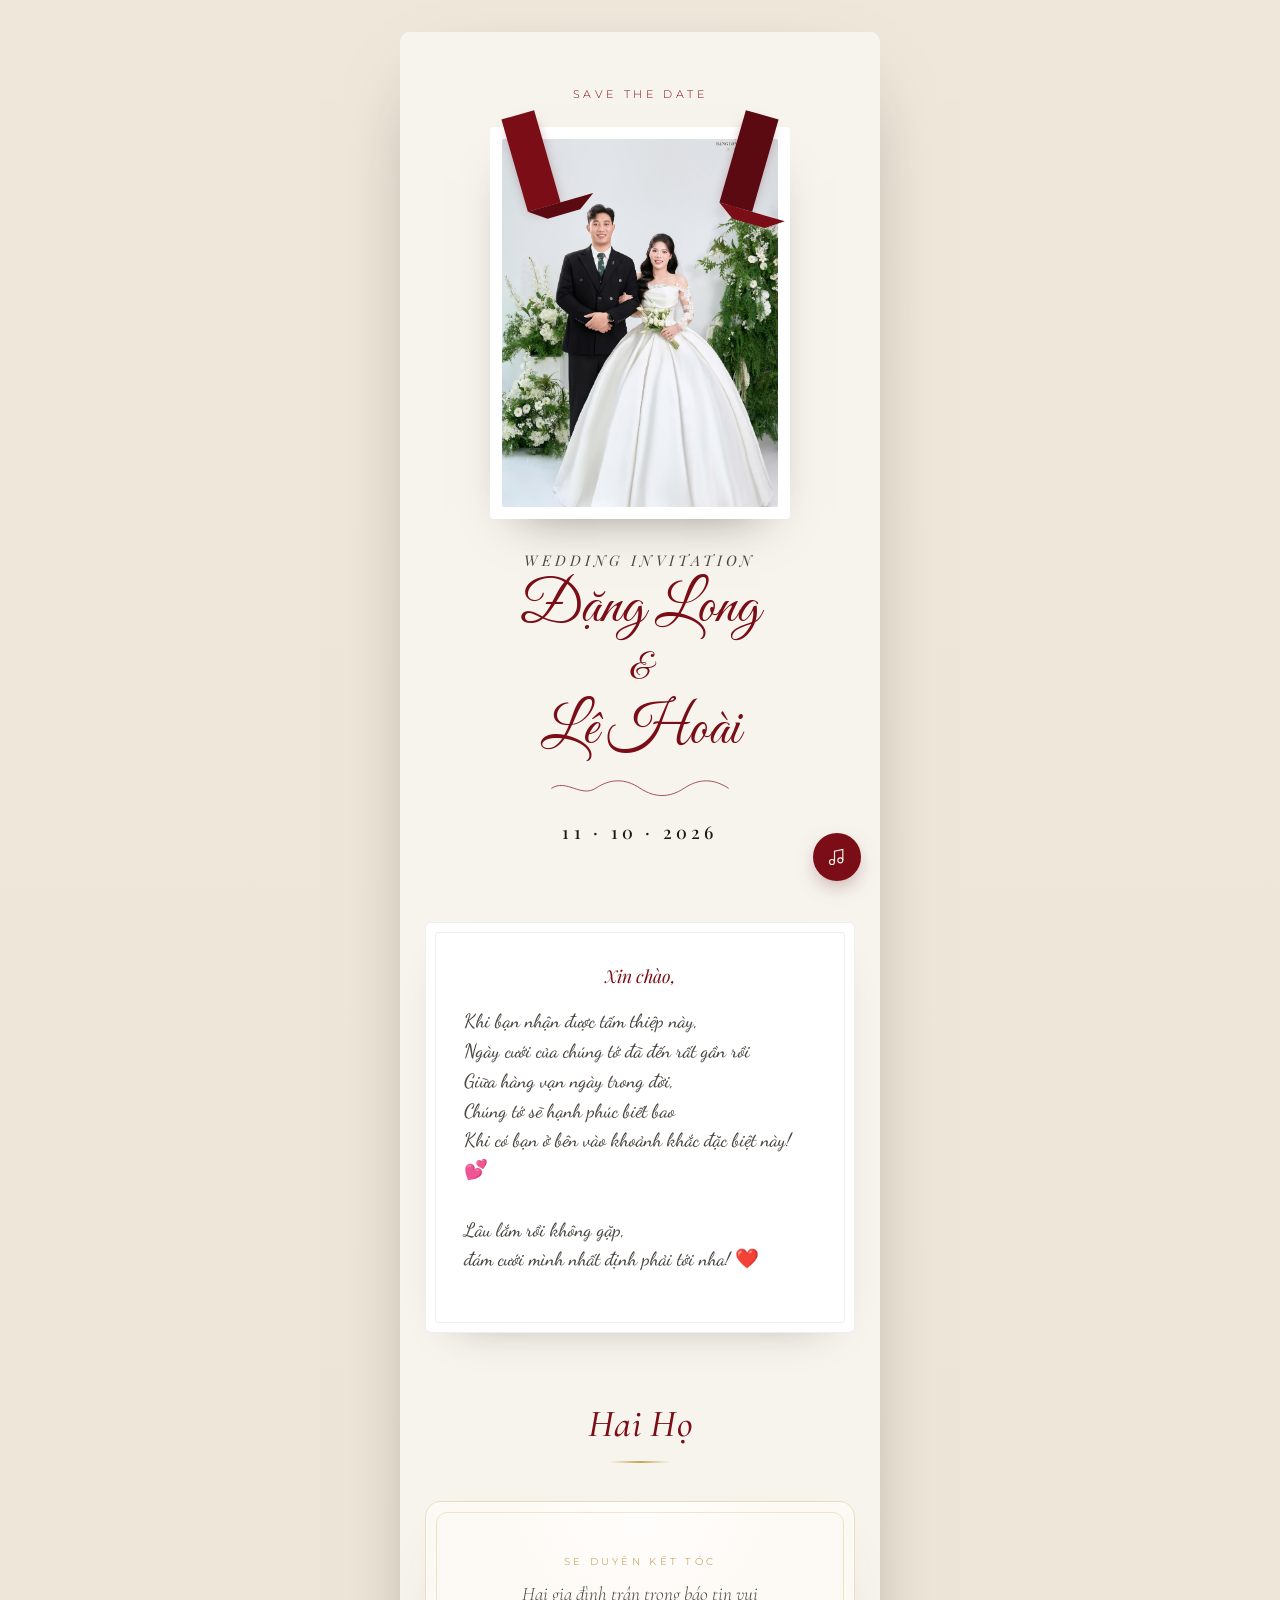
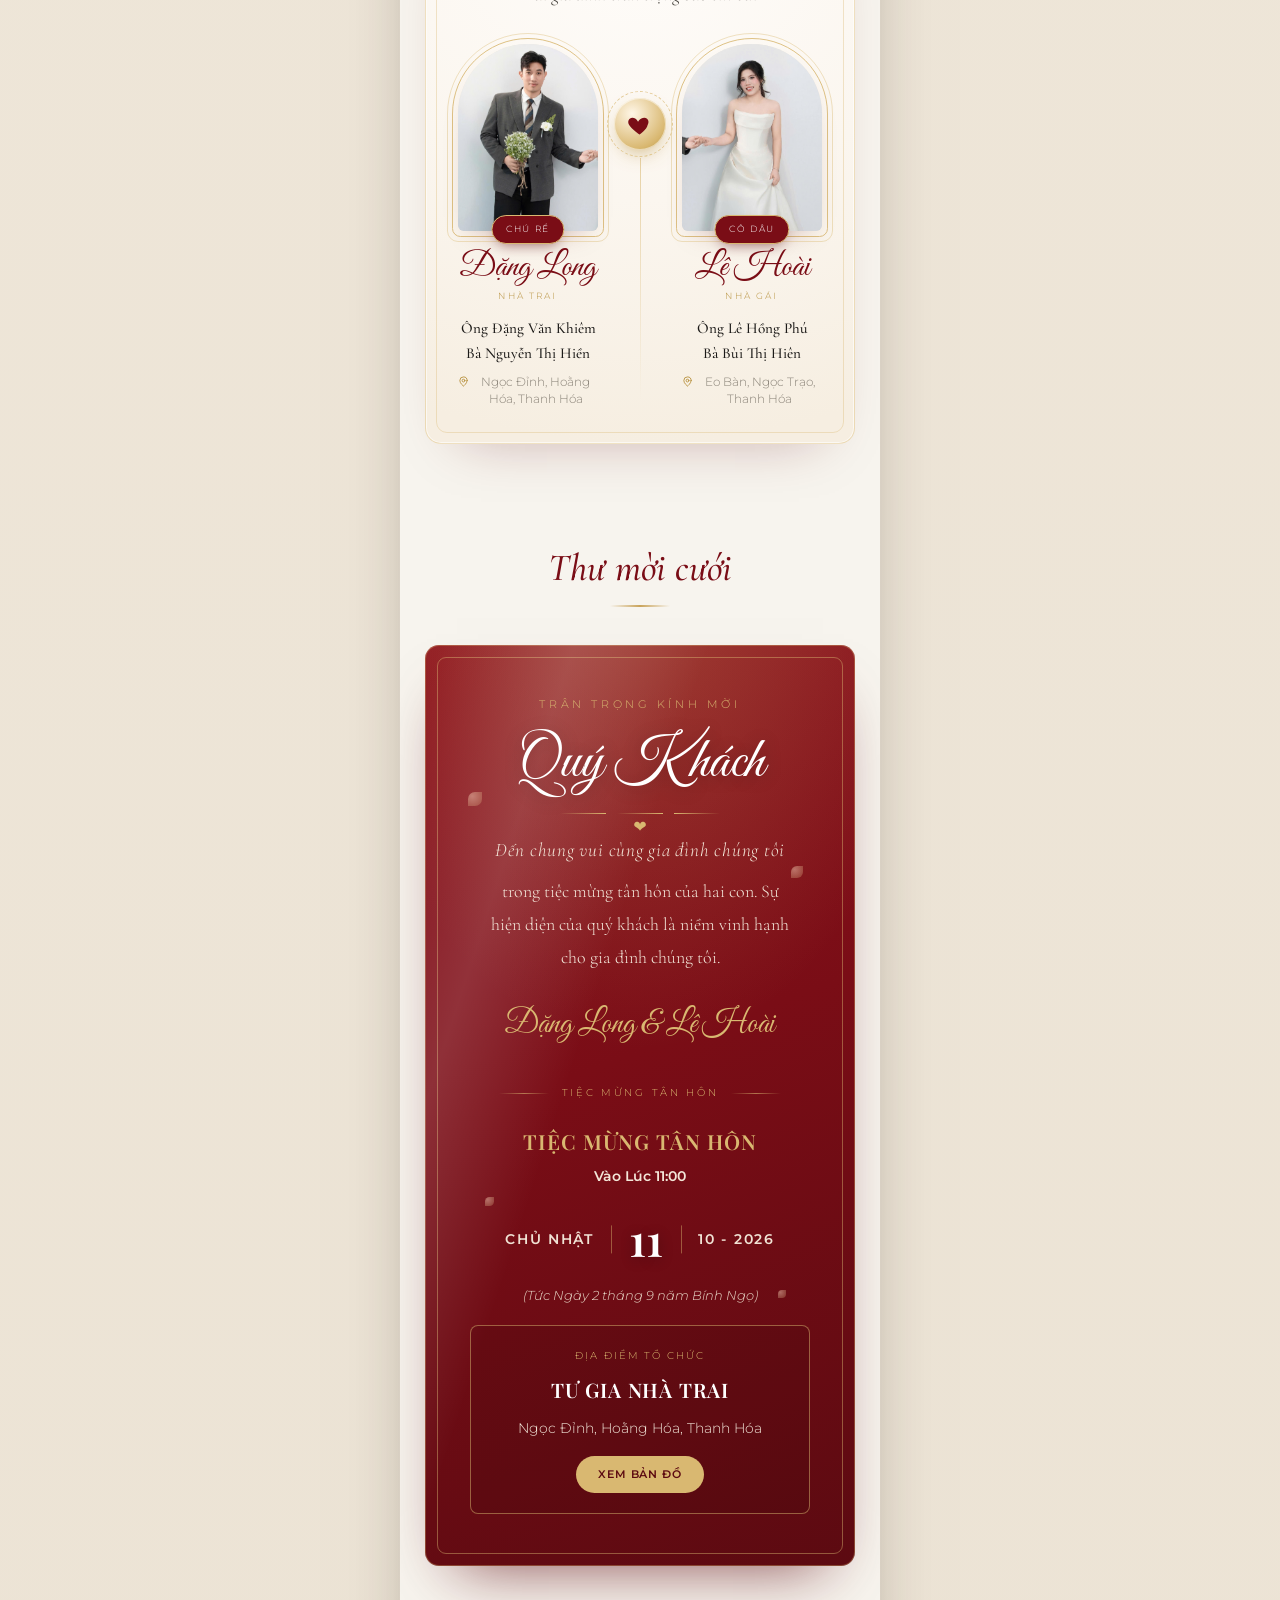
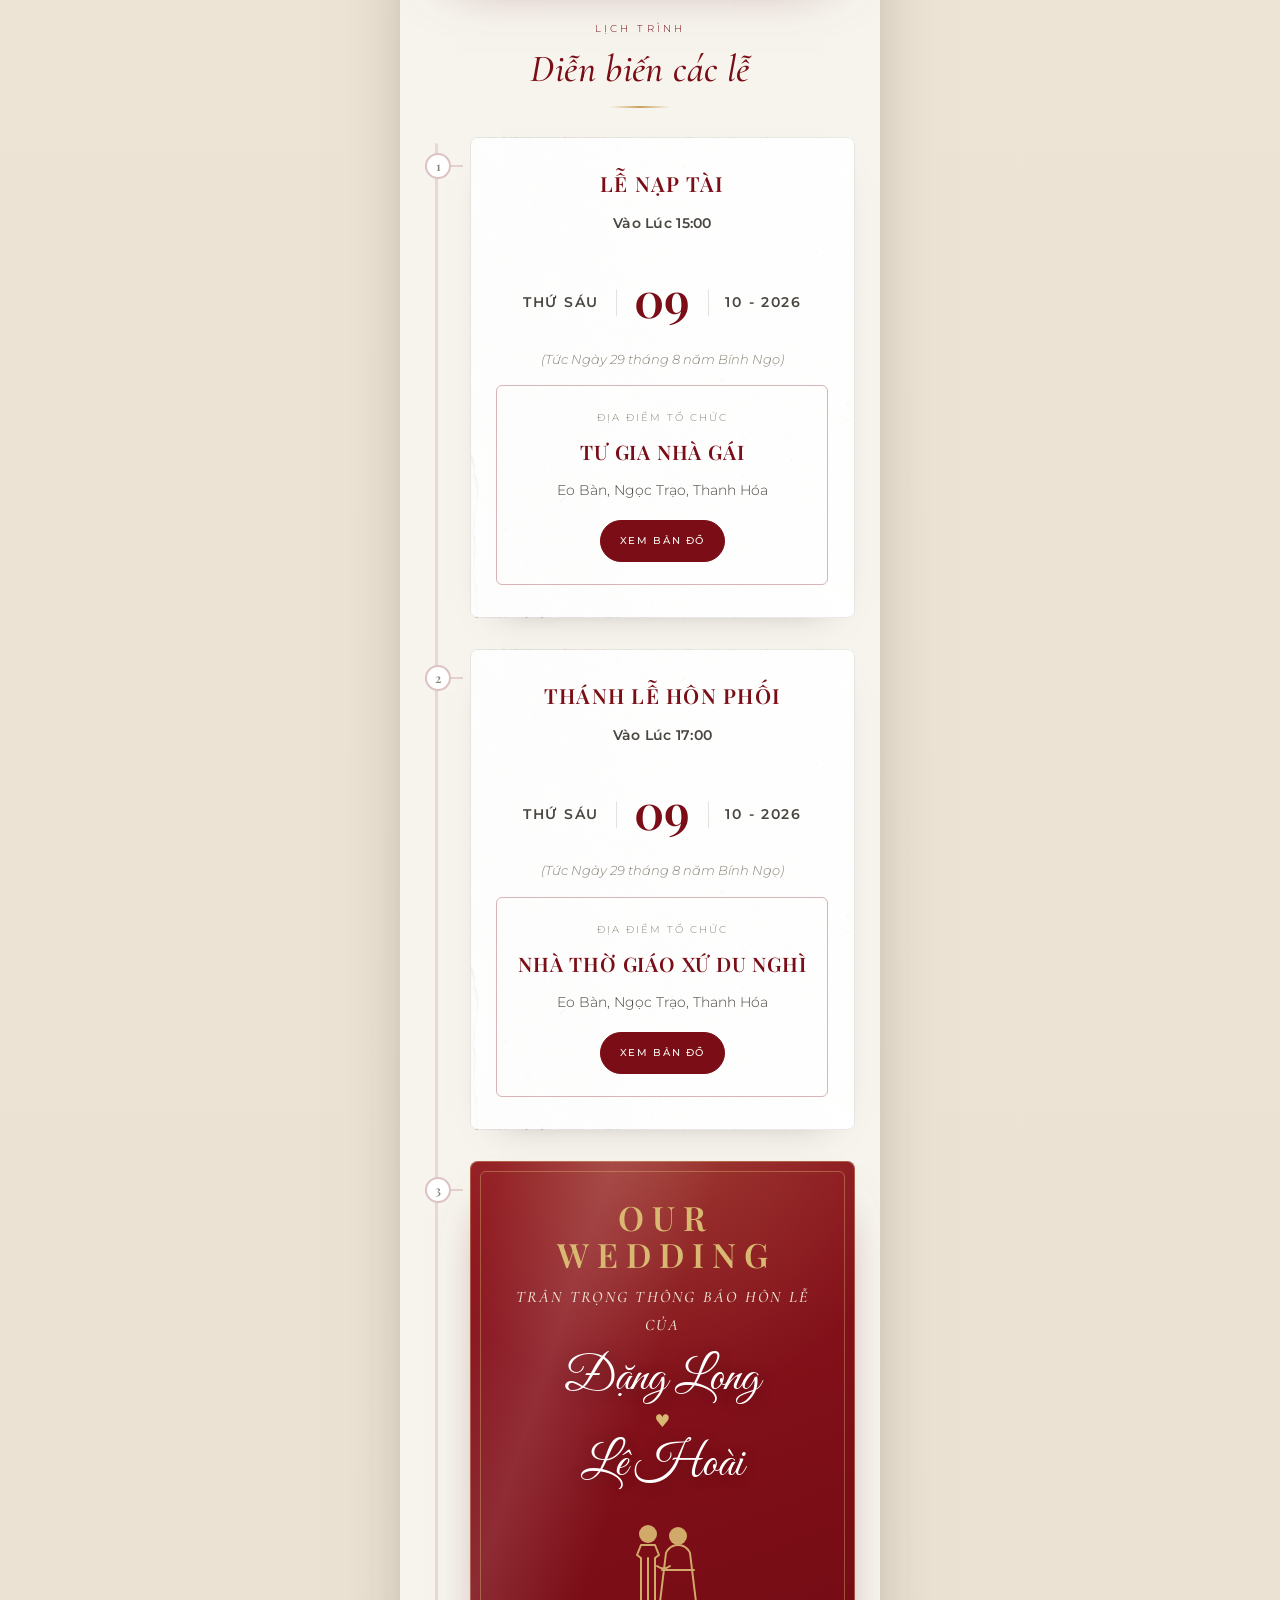
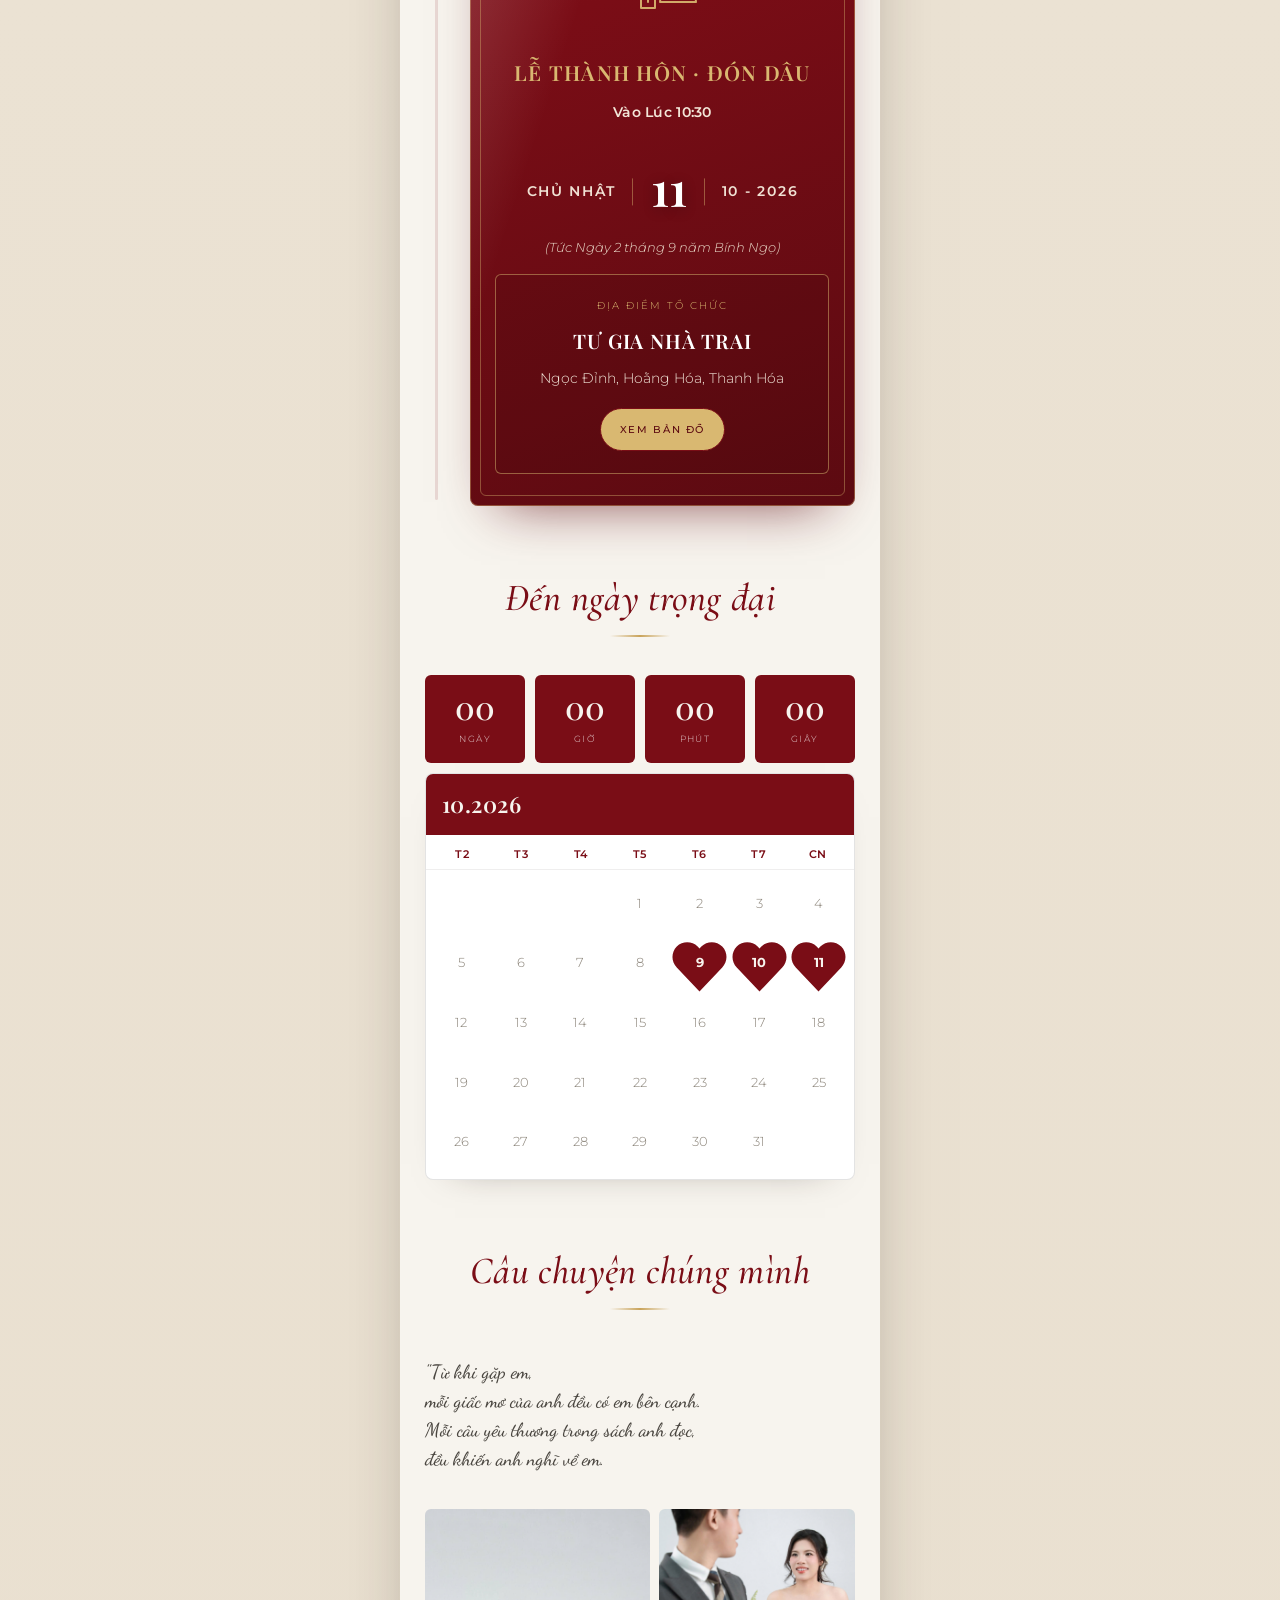
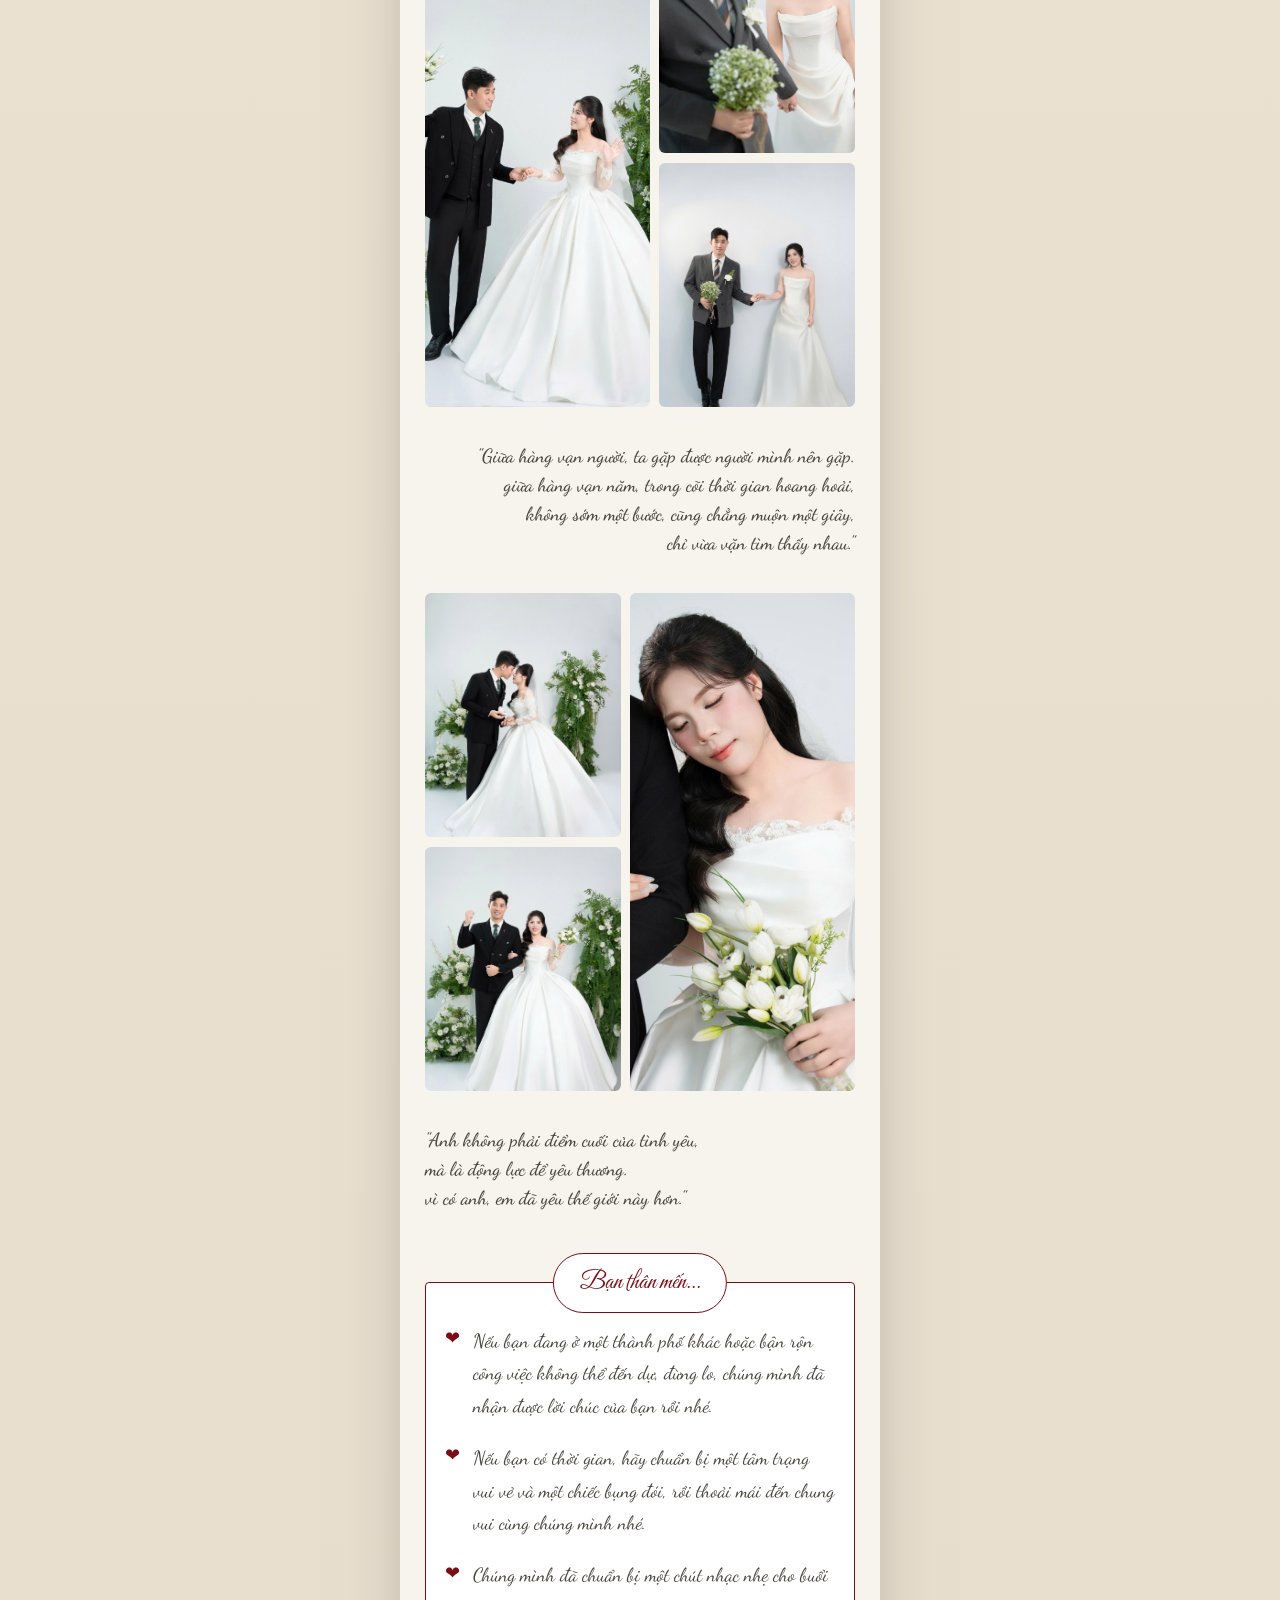
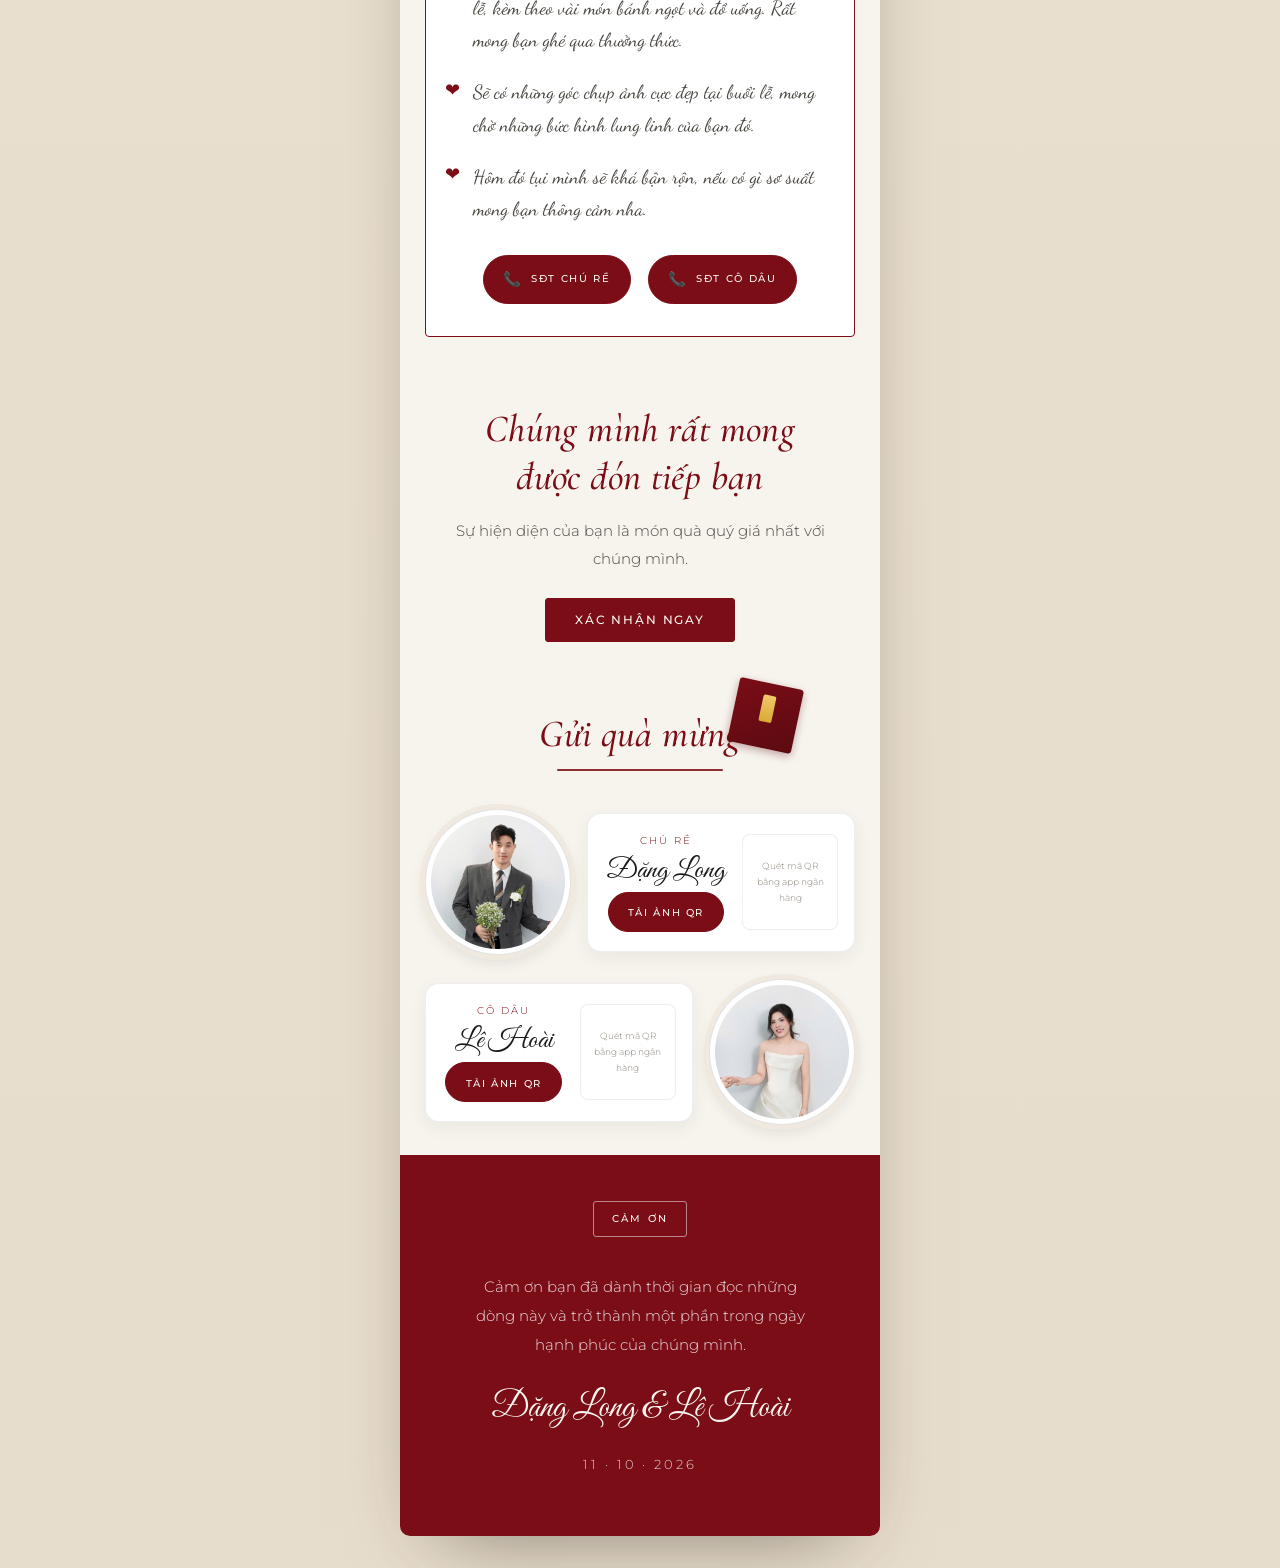
==== commit b10e3613: "ff" ====
--- a/index.html
+++ b/index.html
@@ -106,28 +106,30 @@
       <section class="couple section" id="coupleSection">
         <header class="section__head reveal">
           <h2 class="display">Hai Họ</h2>
+          <div class="ceremony__title-underline" aria-hidden="true"></div>
+
           <!-- <h2 class="display" data-couple>Chú rể  &amp;  Cô dâu</h2> -->
         </header>
         <div class="couple__grid" id="couple"><!-- render từ script.js --></div>
       </section>
 
-       <!-- ===== 06 · Tiệc Mừng Tân Hôn ===== -->
+       <!-- ===== 06 · Thư Mời Cưới (box đỏ gộp lời mời + tiệc mừng tân hôn) ===== -->
       <section class="reception section" id="reception">
         <header class="section__head reveal">
-          <!-- <span class="pill">Thư mời cưới</span> -->
           <h2 class="display">Thư mời cưới</h2>
-        </header>
-        <div class="reception__invite reveal">
-          <p class="reception__lead">Trân trọng kính mời</p>
-          <p class="reception__guest" data-guest-name>Quý Khách</p>
-          <div class="divider" aria-hidden="true"></div>
-          <p class="reception__note">
-            Đến chung vui cùng gia đình chúng tôi trong tiệc mừng tân hôn của hai con.
-          </p>
-        </div>
-        <div class="reception__grid" id="receptionGrid"><!-- render từ script.js --></div>
-
-        <div class="events" id="eventsGrid" style="margin-top: 2rem;"><!-- render từ script.js --></div>
+          <div class="ceremony__title-underline" aria-hidden="true"></div>
+        </header>
+
+        <!-- Box đỏ nổi bật: lời mời + tên khách + thông tin tiệc mừng tân hôn (render từ script.js) -->
+        <div class="reception__grid reveal" id="receptionGrid"><!-- render từ script.js --></div>
+
+        <!-- Diễn biến các lễ: các lễ khác nối bằng trục dọc tự vẽ theo scroll -->
+        <div class="ceremony__head reveal" id="ceremonyHead" hidden>
+          <p class="ceremony__eyebrow">Lịch trình</p>
+          <h3 class="display">Diễn biến các lễ</h3>
+          <div class="ceremony__title-underline" aria-hidden="true"></div>
+        </div>
+        <div class="events" id="eventsGrid"><!-- render từ script.js --></div>
 
       </section>
 
@@ -135,6 +137,7 @@
       <section class="countdown section" id="countdown">
         <header class="section__head reveal">
           <h2 class="display">Đến ngày trọng đại</h2>
+          <div class="ceremony__title-underline" aria-hidden="true"></div>
         </header>
         <div class="countdown__grid" id="countdownGrid" role="timer" aria-live="off">
           <div class="countdown__unit"><span class="countdown__num" data-cd="days">--</span><span class="countdown__lbl">Ngày</span></div>
@@ -151,6 +154,7 @@
       <section class="gallery section" id="gallery">
         <header class="section__head reveal">
           <h2 class="display">Câu chuyện chúng mình</h2>
+          <div class="ceremony__title-underline" aria-hidden="true"></div>
         </header>
         <div class="gallery__story" id="galleryGrid">
           <p class="gallery__quote reveal">
--- a/style.css
+++ b/style.css
@@ -14,6 +14,9 @@
   --maroon: #7a0d16;
   --maroon-dk: #5c0a11;
   --champagne: #e6ddcd;
+  --gold: #d9b871;
+  --gold-soft: #c9a35a;
+  --gold-deep: #b8923f;
   --ink: #1c1a18;
   --ink-soft: #4a4640;
   --muted: #8a8378;
@@ -220,7 +223,7 @@
   color: var(--maroon);
 }
 .hero__name { font-size: clamp(2.6rem, 15vw, 3.6rem); line-height: 1; }
-.hero__amp { font-size: clamp(1.6rem, 8vw, 2.2rem); color: var(--ink-soft); }
+.hero__amp { font-size: clamp(1.6rem, 8vw, 2.2rem); color: var(--maroon); }
 .hero__date {
   font-family: var(--serif); font-size: 1.1rem; letter-spacing: 0.24em;
   font-weight: 500; color: var(--ink); margin: 0;
@@ -242,39 +245,77 @@
 .opening__sign { font-family: var(--script); font-size: 1.7rem; color: var(--maroon); margin: 0; }
 
 /* =========================================================
-   03 · Couple (Chú Rể & Cô Dâu)
+   03 · Hai Họ — editorial, khung ảnh vòm mạ vàng + huy hiệu nối giữa
    ========================================================= */
 .couple__grid { display: block; }
 
-/* -- Gallery ảnh đôi dạng cổng vòm, nền trắng, khung viền mảnh -- */
-.couple__gallery {
-  position: relative;
-  display: grid; grid-template-columns: 1fr 1fr; gap: 1.1rem;
-  background: #fff;
-  border: 1px solid var(--line-soft);
-  padding: 2.6rem 1.4rem 1.6rem;
-  margin: 0 auto 2rem;
-}
-/* Khối chữ nhật đỏ đô nghiêng nhẹ — điểm nhấn góc trên */
-.couple__accent {
-  position: absolute; top: -20px; left: 50%;
-  width: 46px; height: 104px;
-  background: var(--maroon);
-  transform: translateX(-50%) rotate(-9deg);
-  z-index: 2;
-}
-/* -- Cột từng bên: ảnh + thông tin ngay dưới -- */
-.couple__col { text-align: center; }
-.couple__arch {
-  margin: 0 0 0.9rem; overflow: hidden;
-  border-radius: 140px 140px 8px 8px;   /* vòm trên, bo nhẹ dưới */
-  aspect-ratio: 3 / 4;
-  background: var(--cream);
-}
-
-.couple__side { font-family: var(--serif); font-style: italic; font-size: 0.82rem; color: var(--maroon); margin: 0 0 0.5rem; }
-.couple__parent { margin: 0.12rem 0; font-size: 0.8rem; color: var(--ink); line-height: 1.45; font-weight: 500; }
-.couple__addr { font-size: 0.68rem; color: var(--muted); margin: 0.5rem auto 0; max-width: 24ch; line-height: 1.5; }
+.houses {
+  position: relative; overflow: hidden; border-radius: 16px; margin: 0 auto 2rem;
+  background: radial-gradient(140% 100% at 50% 0%, #fffdfb 0%, #fbf6ef 55%, #f6eee1 100%);
+  border: 1px solid rgba(217, 184, 113, 0.4);
+  padding: clamp(2.6rem, 7vw, 3.2rem) clamp(1.3rem, 5vw, 2rem) clamp(1.8rem, 5vw, 2.2rem);
+  box-shadow: 0 26px 56px -36px rgba(92, 10, 17, 0.35), inset 0 0 0 1px rgba(255, 255, 255, 0.6);
+}
+/* Viền vàng mảnh trang trí bên trong */
+.houses::before { content: ""; position: absolute; inset: 10px; border-radius: 11px; border: 1px solid rgba(217, 184, 113, 0.35); pointer-events: none; }
+
+/* Câu dẫn phía trên */
+.houses__intro { text-align: center; margin-bottom: clamp(1.6rem, 5vw, 2rem); position: relative; }
+.houses__kicker { font-family: var(--sans); font-size: 0.6rem; letter-spacing: 0.34em; text-transform: uppercase; color: var(--gold-deep); margin: 0 0 0.5rem; }
+.houses__lead { font-family: var(--serif-alt); font-style: italic; font-size: clamp(1rem, 4.4vw, 1.2rem); color: var(--ink-soft); margin: 0; }
+
+/* Lưới 2 cột + huy hiệu ở giữa */
+.houses__grid { display: grid; grid-template-columns: 1fr auto 1fr; align-items: start; gap: clamp(0.5rem, 2.5vw, 1rem); position: relative; }
+
+/* --- Cột từng bên --- */
+.house { text-align: center; position: relative; }
+.house__frame { position: relative; margin: 0 auto 0.95rem; width: 100%; max-width: 150px; aspect-ratio: 3 / 4; }
+/* Khung ảnh vòm mạ vàng */
+.house__arch { position: relative; width: 100%; height: 100%; overflow: hidden; border-radius: 120px 120px 10px 10px; background: var(--cream); box-shadow: 0 14px 30px -18px rgba(92, 10, 17, 0.4); }
+.house__arch img { width: 100%; height: 100%; object-fit: cover; display: block; transition: transform 0.8s var(--ease); }
+.house:hover .house__arch img { transform: scale(1.06); }
+/* Đường viền vàng đôi ôm theo vòm */
+.house__frame::before { content: ""; position: absolute; inset: -6px; border-radius: 126px 126px 14px 14px; border: 1.5px solid var(--gold); opacity: 0.85; pointer-events: none; }
+.house__frame::after { content: ""; position: absolute; inset: -11px; border-radius: 132px 132px 18px 18px; border: 1px solid rgba(217, 184, 113, 0.4); pointer-events: none; }
+/* Huy hiệu vai trò (Chú Rể / Cô Dâu) chồng lên đáy ảnh */
+.house__role { position: absolute; left: 50%; bottom: -13px; transform: translateX(-50%); font-family: var(--sans); font-size: 0.58rem; letter-spacing: 0.18em; text-transform: uppercase; color: #fff; background: var(--maroon); padding: 0.32rem 0.85rem; border-radius: 999px; white-space: nowrap; box-shadow: 0 6px 14px -6px rgba(92, 10, 17, 0.6); border: 1px solid var(--gold); z-index: 3; }
+
+.house__name { font-family: var(--script); font-size: clamp(1.6rem, 6vw, 2.1rem); line-height: 1.15; color: var(--maroon); margin: 1.1rem 0 0.1rem; min-height: 1.15em; }
+.house__side { font-family: var(--sans); font-size: 0.56rem; letter-spacing: 0.24em; text-transform: uppercase; color: var(--gold-deep); margin: 0 0 0.8rem; }
+.house__parents { margin: 0 0 0.5rem; }
+.house__parent { font-family: var(--serif-alt); font-size: 0.95rem; color: var(--ink); line-height: 1.55; margin: 0.1rem 0; font-weight: 500; }
+.house__addr { display: flex; align-items: flex-start; justify-content: center; gap: 0.3rem; font-size: 0.72rem; color: var(--muted); margin: 0.5rem auto 0; max-width: 22ch; line-height: 1.5; }
+.house__addr svg { width: 11px; height: 11px; flex: none; margin-top: 2px; color: var(--gold-deep); }
+
+/* --- Huy hiệu nối giữa hai họ --- */
+.houses__link { align-self: stretch; display: flex; flex-direction: column; align-items: center; justify-content: flex-start; padding-top: clamp(2.6rem, 10vw, 3.4rem); position: relative; }
+.houses__medallion { width: clamp(42px, 12vw, 52px); height: clamp(42px, 12vw, 52px); border-radius: 50%; display: flex; align-items: center; justify-content: center; background: radial-gradient(circle at 35% 30%, #fff6e6, var(--gold) 70%, var(--gold-deep)); box-shadow: 0 8px 20px -8px rgba(184, 146, 63, 0.8), inset 0 0 0 1px rgba(255, 255, 255, 0.5); position: relative; z-index: 2; }
+.houses__medallion svg { width: 52%; height: 52%; color: var(--maroon); }
+/* Vòng nét đứt xoay nhẹ quanh huy hiệu */
+.houses__medallion::before { content: ""; position: absolute; inset: -7px; border-radius: 50%; border: 1px dashed rgba(217, 184, 113, 0.7); animation: houseRingSpin 18s linear infinite; }
+@keyframes houseRingSpin { to { transform: rotate(360deg); } }
+/* Đường dọc nối xuống nhẹ */
+.houses__link::after { content: ""; position: absolute; top: calc(clamp(2.6rem, 10vw, 3.4rem) + clamp(42px, 12vw, 52px) + 8px); bottom: 8px; width: 1px; background: linear-gradient(180deg, rgba(217, 184, 113, 0.6), transparent); }
+
+/* Mobile: tránh cột bị bóp hẹp, tên xuống dòng lệch chiều cao hai bên */
+@media (max-width: 480px) {
+  .houses { padding: clamp(2.2rem, 7vw, 2.8rem) 0.9rem 1.6rem; }
+  .houses__grid { gap: 0.3rem; }
+  .house__frame { max-width: 128px; }
+  .house__name { font-size: clamp(1.5rem, 7vw, 1.8rem); }
+  .house__parent { font-size: 0.86rem; }
+  .house__addr { max-width: 18ch; font-size: 0.7rem; }
+  /* Huy hiệu giữa nhỏ lại + đẩy lên ngang tầm ảnh */
+  .houses__link { padding-top: clamp(2rem, 9vw, 2.8rem); }
+}
+@media (max-width: 360px) {
+  .house__frame { max-width: 110px; }
+  .house__addr { max-width: 15ch; }
+}
+@media (prefers-reduced-motion: reduce) {
+  .houses__medallion::before { animation: none; }
+  .house:hover .house__arch img { transform: none; }
+}
 
 /* =========================================================
    04 · Countdown
@@ -355,7 +396,9 @@
   background-size: cover;
   background-position: center;
   background-repeat: no-repeat;
-}
+  transition: transform 0.3s var(--ease), box-shadow 0.3s var(--ease);
+}
+.invite-card:hover { transform: translateY(-3px); box-shadow: 0 22px 44px -28px rgba(92, 10, 17, 0.4); }
 .invite-card--highlight {
   border-color: rgba(122, 13, 22, 0.25);
   background-image:
@@ -457,18 +500,159 @@
 .invite-card--feature .invite-card__title { margin-top: 0.2rem; }
 
 /* =========================================================
-   06 · Reception intro (khối lời mời riêng phía trên các thẻ)
-   ========================================================= */
-.reception__invite {
-  margin: 0 auto clamp(1.8rem, 5vw, 2.4rem); text-align: center;
-  background: var(--paper); border: 1px solid var(--line);
-  padding: clamp(1.8rem, 5vw, 2.4rem) clamp(1.4rem, 4vw, 1.9rem); position: relative;
-  box-shadow: 0 18px 44px -32px rgba(40, 30, 20, 0.4); border-radius: 6px;
-}
-.reception__invite::before { content: ""; position: absolute; inset: 9px; border: 1px solid var(--line-soft); pointer-events: none; border-radius: 3px; }
-.reception__lead { font-family: var(--sans); font-size: 0.66rem; letter-spacing: 0.3em; text-transform: uppercase; color: var(--maroon); margin: 0 0 0.8rem; }
-.reception__guest { font-family: var(--script); font-size: clamp(2rem, 10vw, 2.6rem); margin: 0; line-height: 1.15; color: var(--ink); word-break: break-word; }
-.reception__note { font-size: 0.9rem; color: var(--ink-soft); max-width: 36ch; margin: 0 auto; line-height: 1.8; }
+   06 · Thư mời cưới — 1 box nền đỏ gộp lời mời + tiệc mừng tân hôn
+   ========================================================= */
+.invite-hero {
+  position: relative; overflow: hidden; text-align: center; border-radius: 14px;
+  padding: clamp(2.4rem, 8vw, 3.2rem) clamp(1.6rem, 6vw, 2.4rem);
+  color: #fff5ee;
+  background:
+    radial-gradient(120% 90% at 50% -10%, rgba(217, 184, 113, 0.28), transparent 60%),
+    linear-gradient(160deg, #8f1520 0%, #7a0d16 45%, #5c0a11 100%);
+  box-shadow: 0 30px 60px -32px rgba(92, 10, 17, 0.75), inset 0 0 0 1px rgba(217, 184, 113, 0.35);
+}
+/* Viền vàng đôi bên trong */
+.invite-hero::before {
+  content: ""; position: absolute; inset: 12px; border-radius: 9px;
+  border: 1px solid rgba(217, 184, 113, 0.45); pointer-events: none;
+}
+/* Ánh sáng quét ngang trang trí */
+.invite-hero::after {
+  content: ""; position: absolute; top: -40%; left: -30%; width: 60%; height: 180%;
+  background: linear-gradient(90deg, transparent, rgba(255, 255, 255, 0.14), transparent);
+  transform: rotate(18deg); animation: heroSheen 6.5s var(--ease) infinite; pointer-events: none;
+}
+@keyframes heroSheen {
+  0% { transform: translateX(-60%) rotate(18deg); }
+  55%, 100% { transform: translateX(320%) rotate(18deg); }
+}
+.invite-hero__inner { position: relative; z-index: 2; }
+.invite-hero__eyebrow { font-family: var(--sans); font-size: 0.66rem; letter-spacing: 0.34em; text-transform: uppercase; color: var(--gold); margin: 0 0 1.1rem; }
+.invite-hero__lead { font-family: var(--serif-alt); font-style: italic; font-size: clamp(1rem, 4.4vw, 1.2rem); letter-spacing: 0.04em; color: #f3e6d8; margin: 0 0 0.5rem; }
+.invite-hero__guest { font-family: var(--script); font-size: clamp(2.6rem, 13vw, 3.6rem); line-height: 1.1; color: #fff; margin: 0.1rem 0 0.3rem; text-shadow: 0 2px 18px rgba(0, 0, 0, 0.25); word-break: break-word; }
+.invite-hero__divider { display: flex; align-items: center; justify-content: center; gap: 0.7rem; margin: 1.1rem 0 1.2rem; }
+.invite-hero__divider span { height: 1px; width: 46px; background: linear-gradient(90deg, transparent, var(--gold)); }
+.invite-hero__divider span:last-child { background: linear-gradient(90deg, var(--gold), transparent); }
+.invite-hero__heart { color: var(--gold); font-size: 1rem; }
+.invite-hero__note { font-family: var(--serif-alt); font-size: clamp(1rem, 4.2vw, 1.12rem); line-height: 1.85; color: #f4e8db; max-width: 34ch; margin: 0 auto; }
+.invite-hero__couple { margin-top: 1.4rem; font-family: var(--script); font-size: clamp(1.5rem, 7vw, 2rem); color: var(--gold); }
+
+/* Cánh hoa/đốm sáng trang trí bay lơ lửng */
+.invite-hero__petal { position: absolute; z-index: 1; border-radius: 50% 0 50% 0; opacity: 0.5;
+  background: radial-gradient(circle at 30% 30%, rgba(255, 224, 196, 0.9), rgba(217, 184, 113, 0.4));
+  animation: heroFloaty 7s ease-in-out infinite; }
+.invite-hero__petal.p1 { width: 14px; height: 14px; top: 16%; left: 10%; animation-delay: 0.2s; }
+.invite-hero__petal.p2 { width: 9px; height: 9px; top: 60%; left: 14%; animation-delay: 1.4s; }
+.invite-hero__petal.p3 { width: 12px; height: 12px; top: 24%; right: 12%; animation-delay: 0.8s; }
+.invite-hero__petal.p4 { width: 8px; height: 8px; top: 70%; right: 16%; animation-delay: 2.1s; }
+@keyframes heroFloaty {
+  0%, 100% { transform: translateY(0) rotate(0); opacity: 0.35; }
+  50% { transform: translateY(-14px) rotate(25deg); opacity: 0.7; }
+}
+
+/* Thông tin Tiệc Mừng Tân Hôn gộp trong box đỏ */
+.invite-hero__sep { display: flex; align-items: center; justify-content: center; gap: 0.8rem; margin: 1.6rem auto 1.3rem; max-width: 80%; }
+.invite-hero__sep span { height: 1px; flex: 1; background: linear-gradient(90deg, transparent, rgba(217, 184, 113, 0.6), transparent); }
+.invite-hero__sep em { font-family: var(--sans); font-style: normal; font-size: 0.6rem; letter-spacing: 0.28em; text-transform: uppercase; color: var(--gold); white-space: nowrap; }
+.invite-hero__event-title { font-family: var(--serif); font-weight: 600; text-transform: uppercase; letter-spacing: 0.05em; font-size: clamp(1.05rem, 4.6vw, 1.3rem); color: var(--gold); margin: 0 0 0.3rem; }
+.invite-hero__time { font-size: 0.9rem; font-weight: 600; color: #f3e6d8; margin: 0; }
+.invite-hero__date { display: inline-flex; align-items: center; justify-content: center; gap: clamp(0.7rem, 3vw, 1.1rem); margin: 0.7rem 0 0.2rem; }
+.invite-hero__dow, .invite-hero__my { font-size: 0.9rem; letter-spacing: 0.12em; text-transform: uppercase; color: #f0e2d4; white-space: nowrap; position: relative; padding: 0 clamp(0.7rem, 3vw, 1.1rem); font-weight: 600; }
+.invite-hero__dow::after, .invite-hero__my::before { content: ""; position: absolute; top: 50%; transform: translateY(-50%); height: 1.7rem; width: 1px; background: rgba(217, 184, 113, 0.45); }
+.invite-hero__dow::after { right: 0; }
+.invite-hero__my::before { left: 0; }
+.invite-hero__day { font-family: var(--serif); font-weight: 600; font-size: clamp(2.2rem, 11vw, 2.8rem); color: #fff; text-shadow: 0 2px 14px rgba(0, 0, 0, 0.3); }
+.invite-hero__lunar { font-style: italic; font-size: 0.8rem; color: #e9d9c8; margin: 0.2rem 0 1.1rem; }
+.invite-hero__place { border: 1px solid rgba(217, 184, 113, 0.5); border-radius: 8px; padding: clamp(1rem, 4vw, 1.3rem) clamp(0.9rem, 3vw, 1.2rem); margin: 0 auto; max-width: 340px; background: rgba(0, 0, 0, 0.08); }
+.invite-hero__place-label { font-size: 0.62rem; letter-spacing: 0.2em; text-transform: uppercase; color: var(--gold); margin: 0 0 0.5rem; }
+.invite-hero__venue { font-family: var(--serif); font-weight: 600; font-size: clamp(1.05rem, 4.4vw, 1.25rem); text-transform: uppercase; letter-spacing: 0.04em; color: #fff; margin: 0 0 0.6rem; }
+.invite-hero__addr { font-size: 0.86rem; color: #f2e6d9; line-height: 1.7; margin: 0 auto; max-width: 32ch; }
+.invite-hero__map { display: inline-block; margin-top: 1rem; font-family: var(--sans); font-size: 0.68rem; letter-spacing: 0.08em; text-transform: uppercase; color: var(--maroon-dk); background: var(--gold); border-radius: 999px; padding: 0.55rem 1.4rem; text-decoration: none; font-weight: 600; transition: background 0.25s var(--ease), transform 0.2s var(--ease); }
+.invite-hero__map:hover { background: #e8ca8b; transform: translateY(-1px); }
+
+/* =========================================================
+   06b · Diễn biến các lễ — thẻ card nối bằng trục dọc tự vẽ theo scroll
+   ========================================================= */
+.ceremony__head { text-align: center; margin: clamp(2.6rem, 8vw, 3.4rem) 0 1.8rem; }
+.ceremony__eyebrow { font-family: var(--sans); font-size: 0.62rem; letter-spacing: 0.32em; text-transform: uppercase; color: var(--maroon); margin: 0 0 0.5rem; }
+.ceremony__title { font-family: var(--serif); font-weight: 600; font-size: clamp(1.5rem, 7vw, 2.1rem); letter-spacing: 0.04em; color: var(--maroon); margin: 0; }
+.ceremony__title-underline { width: 60px; height: 2px; margin: 0.8rem auto 0; background: linear-gradient(90deg, transparent, var(--gold-soft), transparent); }
+
+.schedule { position: relative; padding-left: 2.8rem; }
+/* Đường ray nền mờ (luôn hiện) */
+.schedule__rail { position: absolute; left: 10px; top: 6px; bottom: 6px; width: 3px; border-radius: 3px; background: rgba(122, 13, 22, 0.12); }
+/* Đường vẽ tiến trình cao dần theo scroll (--progress: 0→1) */
+.schedule__rail::after {
+  content: ""; position: absolute; left: 0; top: 0; width: 100%;
+  height: calc(var(--progress, 0) * 100%); border-radius: 3px;
+  background: linear-gradient(180deg, var(--gold) 0%, #c9302c 20%, var(--maroon) 60%, var(--maroon-dk) 100%);
+  box-shadow: 0 0 12px rgba(201, 48, 44, 0.55); transition: height 0.12s linear;
+}
+/* Đốm sáng chạy đầu đường vẽ */
+.schedule__spark {
+  position: absolute; left: 11.5px; width: 10px; height: 10px; margin-left: -5px;
+  border-radius: 50%; background: radial-gradient(circle, #fff6e6, var(--gold));
+  box-shadow: 0 0 10px 3px rgba(217, 184, 113, 0.85);
+  top: calc(6px + var(--progress, 0) * var(--rail-h, 0px));
+  opacity: var(--spark-op, 0); transition: opacity 0.3s ease; z-index: 3; pointer-events: none;
+}
+.schedule__item { position: relative; margin-bottom: clamp(1.4rem, 4.5vw, 1.9rem); opacity: 0; transform: translateY(26px); transition: opacity 0.6s var(--ease), transform 0.6s var(--ease); }
+.schedule__item:last-child { margin-bottom: 0; }
+.schedule__item.is-in { opacity: 1; transform: translateY(0); }
+/* Mốc tròn số thứ tự — mặc định chưa kích hoạt */
+.schedule__node {
+  position: absolute; left: -2.8rem; top: 16px; width: 26px; height: 26px; border-radius: 50%;
+  display: flex; align-items: center; justify-content: center;
+  font-family: var(--serif); font-weight: 600; font-size: 0.78rem; color: var(--muted);
+  background: var(--paper); border: 2px solid rgba(122, 13, 22, 0.25);
+  z-index: 2; transition: color 0.45s var(--ease), background 0.45s var(--ease), border-color 0.45s var(--ease), box-shadow 0.45s var(--ease), transform 0.45s var(--ease);
+}
+.schedule__node::before { content: ""; position: absolute; inset: -6px; border-radius: 50%; border: 1px solid rgba(217, 184, 113, 0); transition: inset 0.5s var(--ease), border-color 0.5s var(--ease); }
+.schedule__item.is-active .schedule__node { color: #fff; background: var(--maroon); border-color: var(--gold); box-shadow: 0 0 0 4px rgba(122, 13, 22, 0.14), 0 6px 16px -6px rgba(92, 10, 17, 0.7); transform: scale(1.12); }
+.schedule__item.is-active .schedule__node::before { inset: -7px; border-color: rgba(217, 184, 113, 0.75); animation: nodePulse 2.4s var(--ease) infinite; }
+@keyframes nodePulse {
+  0%, 100% { transform: scale(1); opacity: 0.9; }
+  50% { transform: scale(1.18); opacity: 0.35; }
+}
+/* Nhánh nhỏ nối trục vào thẻ */
+.schedule__item::before { content: ""; position: absolute; left: -1.75rem; top: 28px; width: 1.35rem; height: 2px; background: rgba(122, 13, 22, 0.15); transition: background 0.45s var(--ease); }
+.schedule__item.is-active::before { background: linear-gradient(90deg, var(--gold), var(--maroon)); }
+
+/* Thẻ nổi bật nền ĐỎ (Lễ Thành Hôn · Đón Dâu) — đảo màu, giữ nguyên nội dung */
+.invite-card--red {
+  position: relative; overflow: hidden; color: #fff5ee; border: none;
+  background:
+    radial-gradient(120% 60% at 50% -10%, rgba(217, 184, 113, 0.28), transparent 60%),
+    linear-gradient(160deg, #8f1520 0%, #7a0d16 45%, #5c0a11 100%);
+  box-shadow: 0 26px 52px -30px rgba(92, 10, 17, 0.75), inset 0 0 0 1px rgba(217, 184, 113, 0.4);
+}
+.invite-card--red::before { content: ""; position: absolute; inset: 10px; border-radius: 6px; border: 1px solid rgba(217, 184, 113, 0.4); pointer-events: none; z-index: 1; }
+.invite-card--red::after { content: ""; position: absolute; top: -40%; left: -30%; width: 55%; height: 180%; background: linear-gradient(90deg, transparent, rgba(255, 255, 255, 0.12), transparent); transform: rotate(18deg); animation: heroSheen 6.5s var(--ease) infinite; pointer-events: none; }
+.invite-card--red > * { position: relative; z-index: 2; }
+.invite-card--red .invite-card__title { color: var(--gold); }
+.invite-card--red .invite-card__time { color: #f3e6d8; }
+.invite-card--red .invite-card__dow, .invite-card--red .invite-card__my { color: #f0e2d4; }
+.invite-card--red .invite-card__dow::after, .invite-card--red .invite-card__my::before { background: rgba(217, 184, 113, 0.45); }
+.invite-card--red .invite-card__day { color: #fff; text-shadow: 0 2px 14px rgba(0, 0, 0, 0.3); }
+.invite-card--red .invite-card__lunar { color: #e9d9c8; }
+.invite-card--red .invite-card__place { border-color: rgba(217, 184, 113, 0.5); background: rgba(0, 0, 0, 0.08); }
+.invite-card--red .invite-card__place-label { color: var(--gold); }
+.invite-card--red .invite-card__venue { color: #fff; }
+.invite-card--red .invite-card__addr { color: #f2e6d9; }
+.invite-card--red .invite-card__map { background: var(--gold); color: var(--maroon-dk); }
+.invite-card--red .invite-card__map:hover { background: #e8ca8b; }
+/* Feature header (banner + tên + hình) trên nền đỏ */
+.invite-card--red .invite-card__banner { color: var(--gold); }
+.invite-card--red .invite-card__hero-lead { color: #f0e2d4; }
+.invite-card--red .invite-card__hero-name { color: #fff; text-shadow: 0 2px 16px rgba(0, 0, 0, 0.28); }
+.invite-card--red .invite-card__hero-heart { color: var(--gold); }
+.invite-card--red .invite-card__figure { color: var(--gold); }
+
+@media (prefers-reduced-motion: reduce) {
+  .invite-hero::after, .invite-card--red::after, .invite-hero__petal { animation: none; }
+  .schedule__item.is-active .schedule__node::before { animation: none; }
+  .schedule__item { opacity: 1; transform: none; }
+}
 
 /* =========================================================
    07 · Gallery
